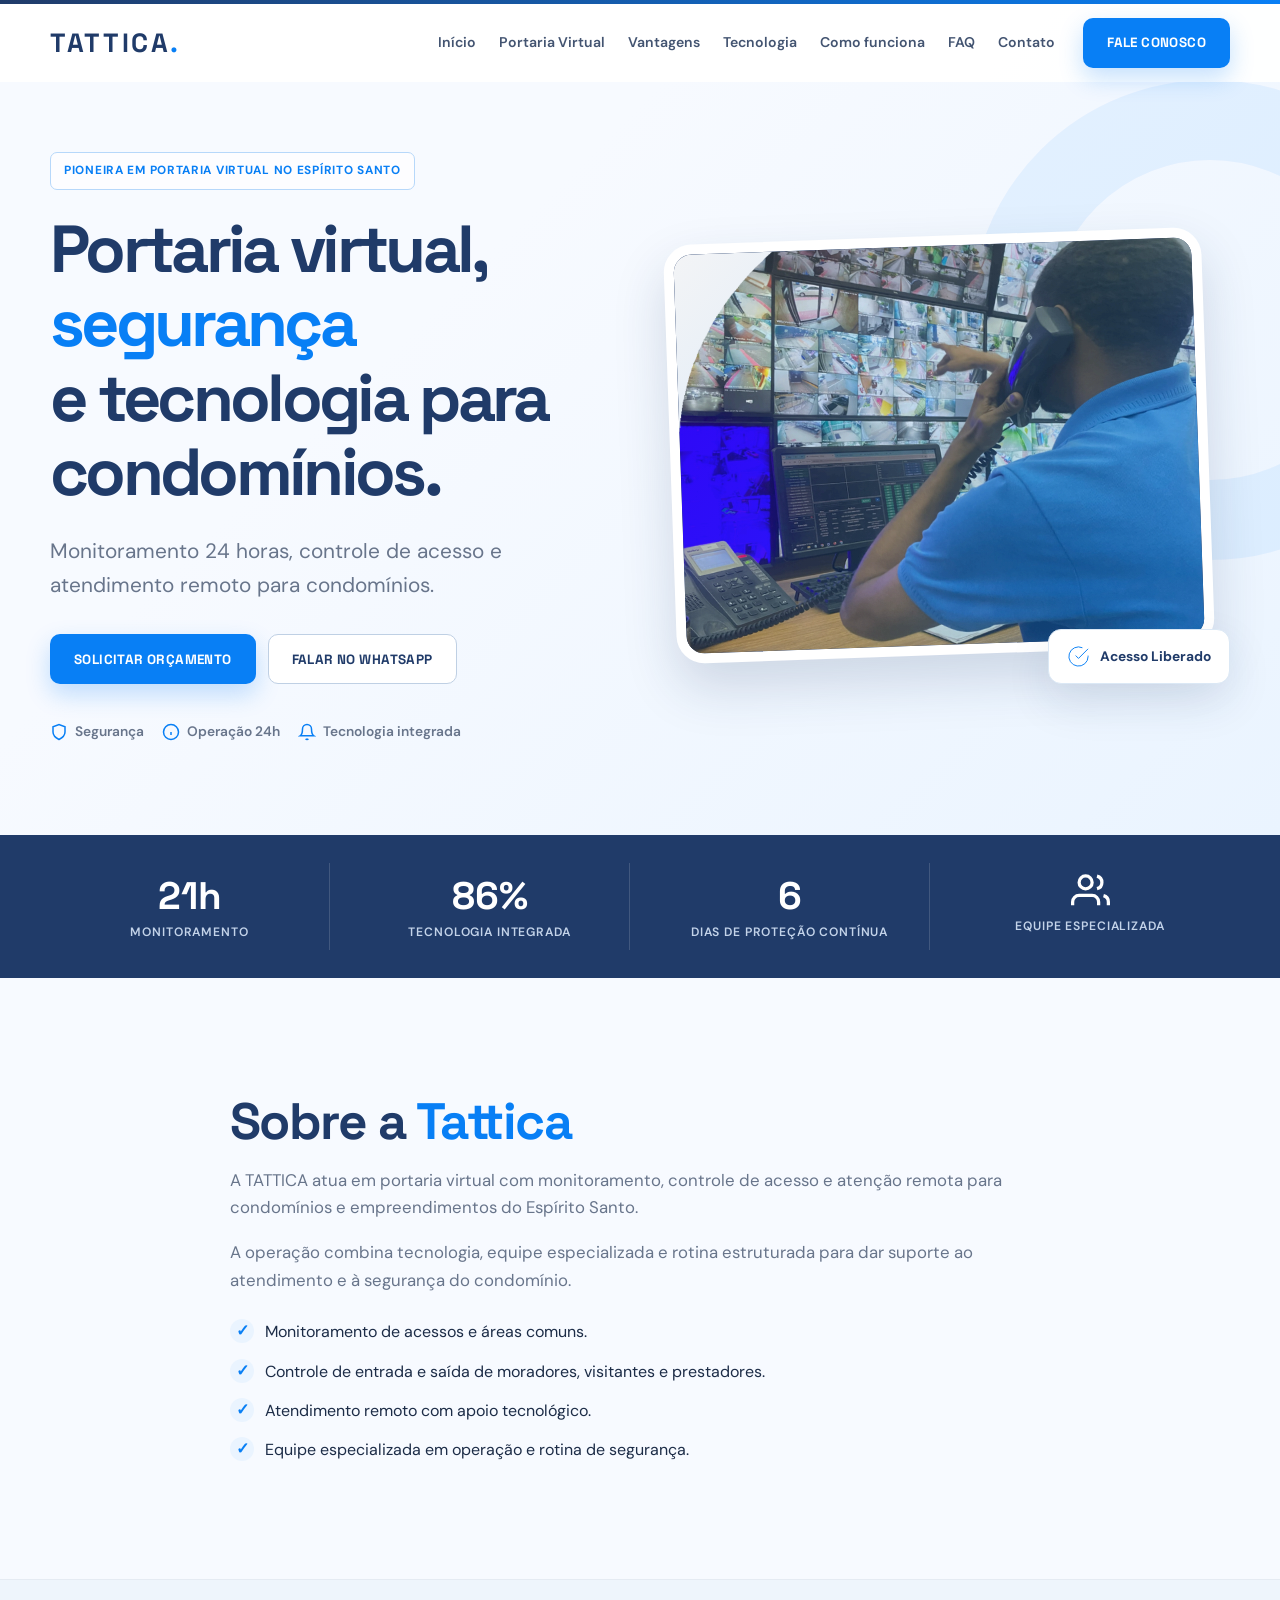
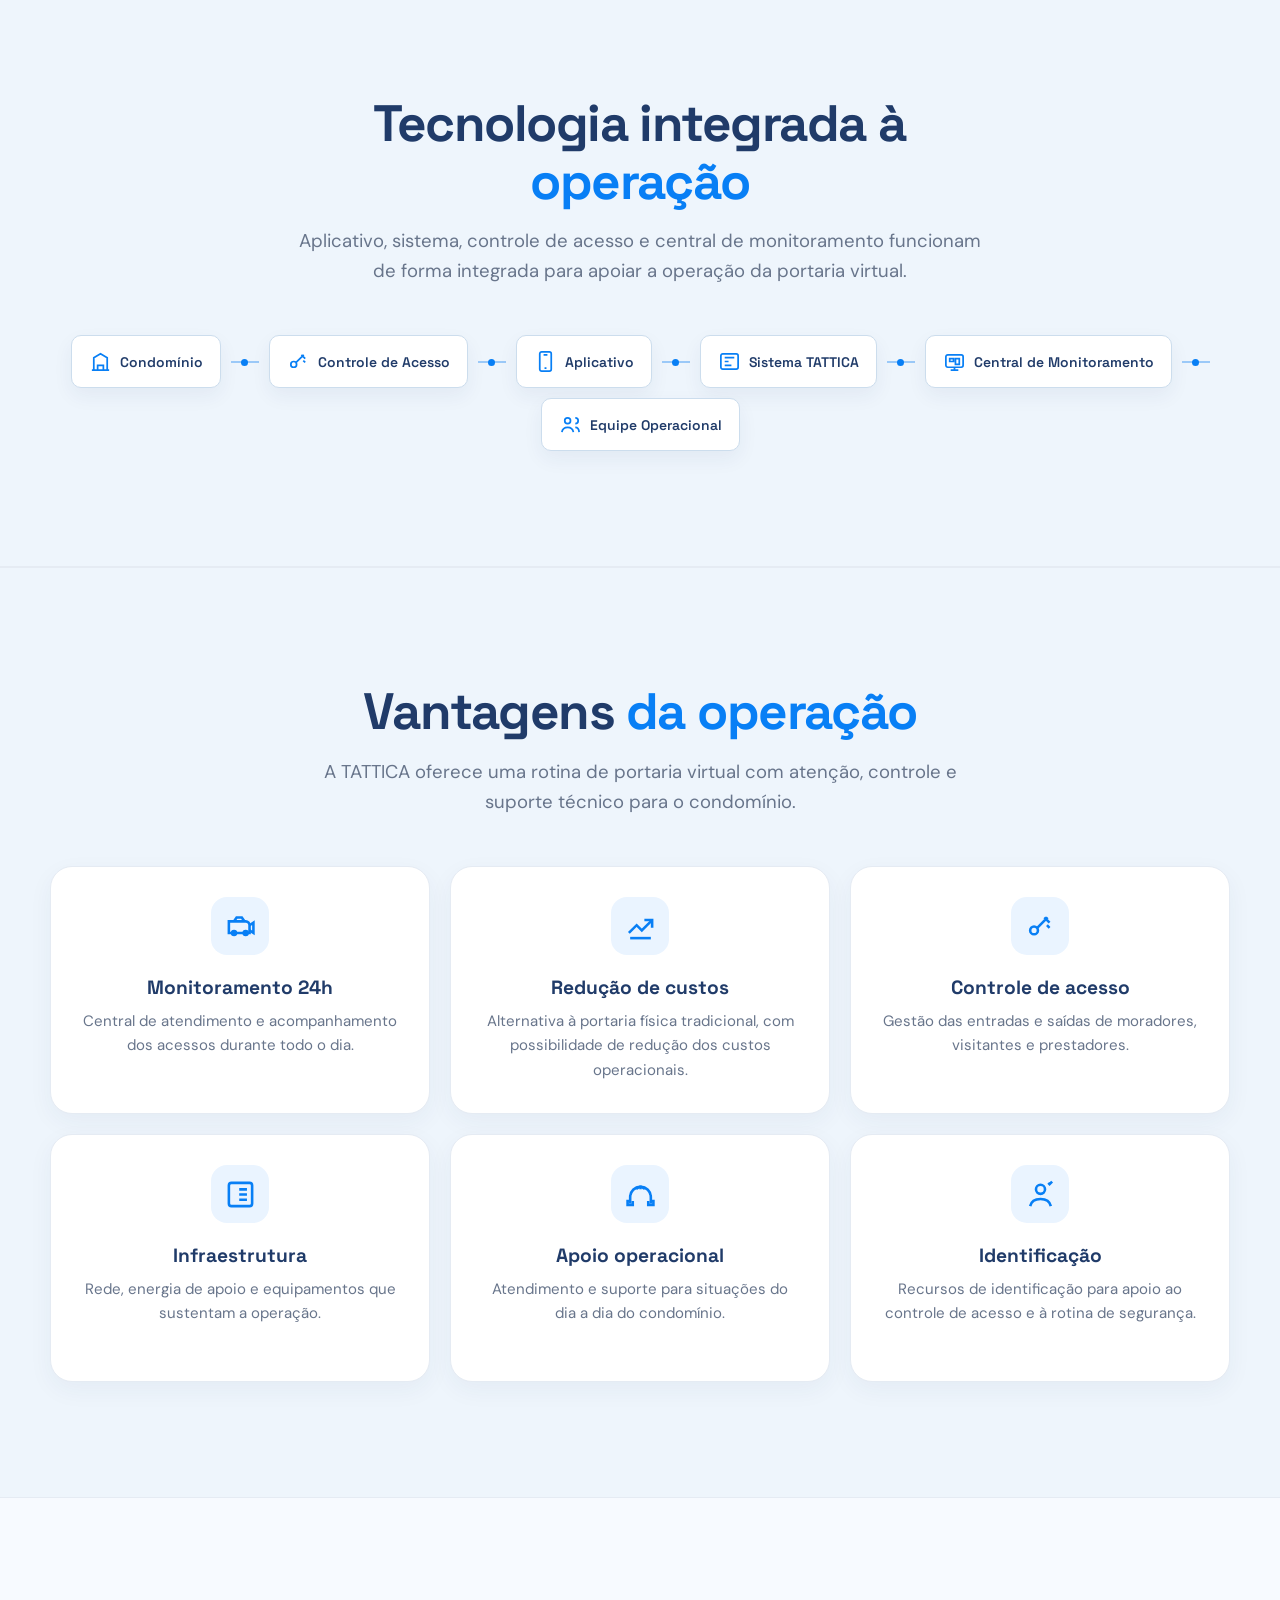
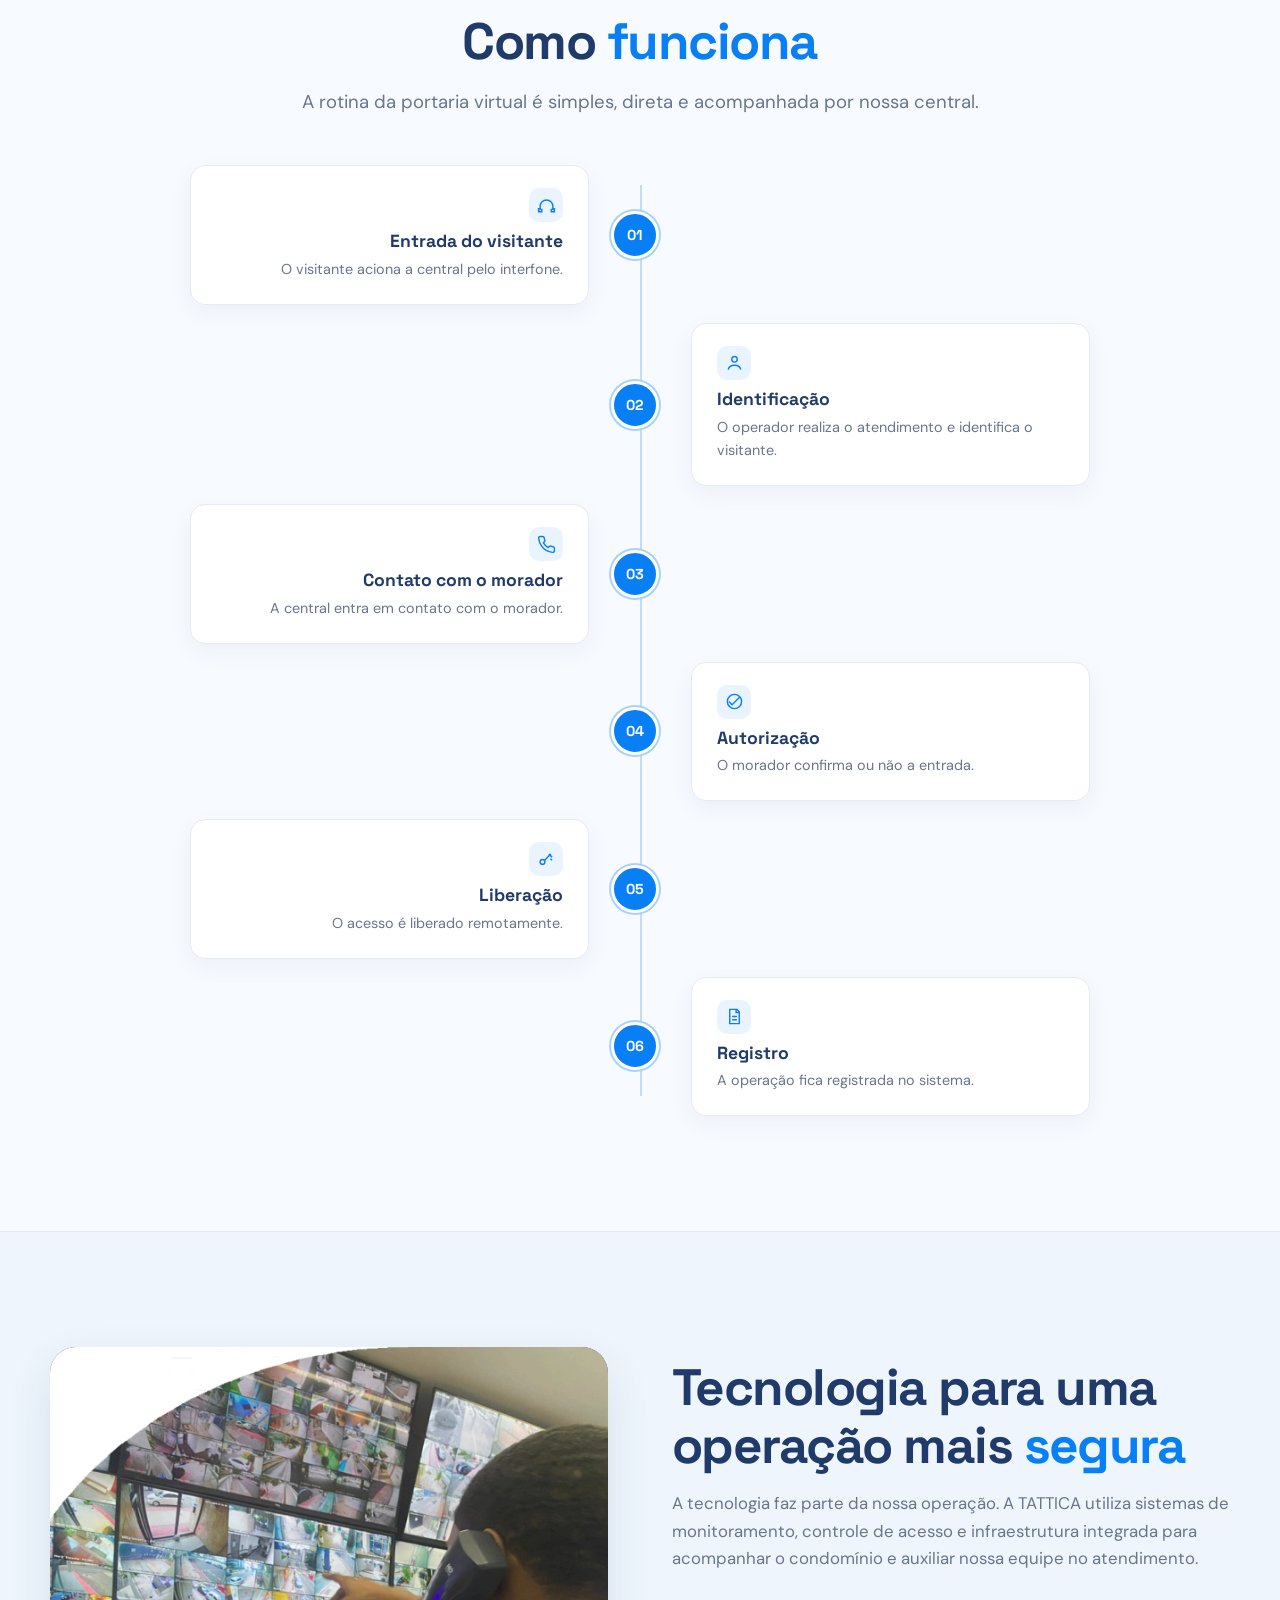
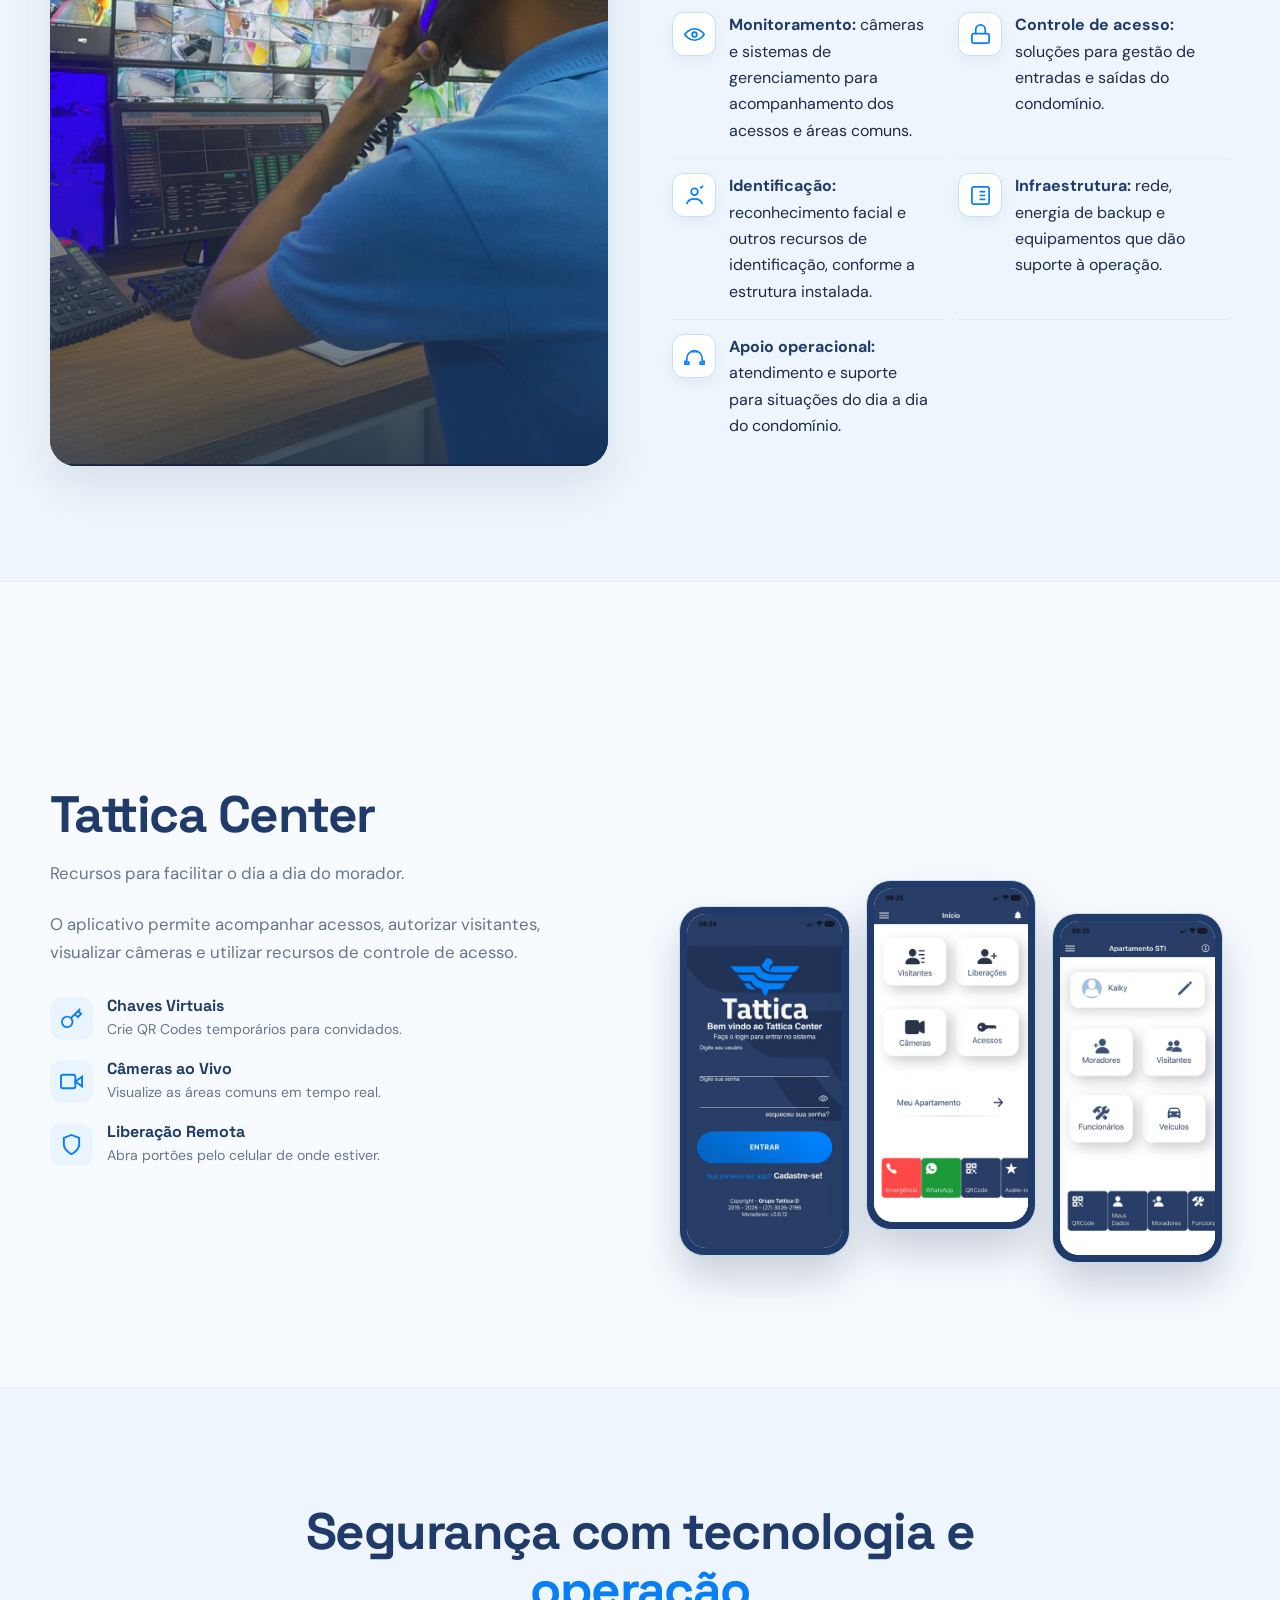
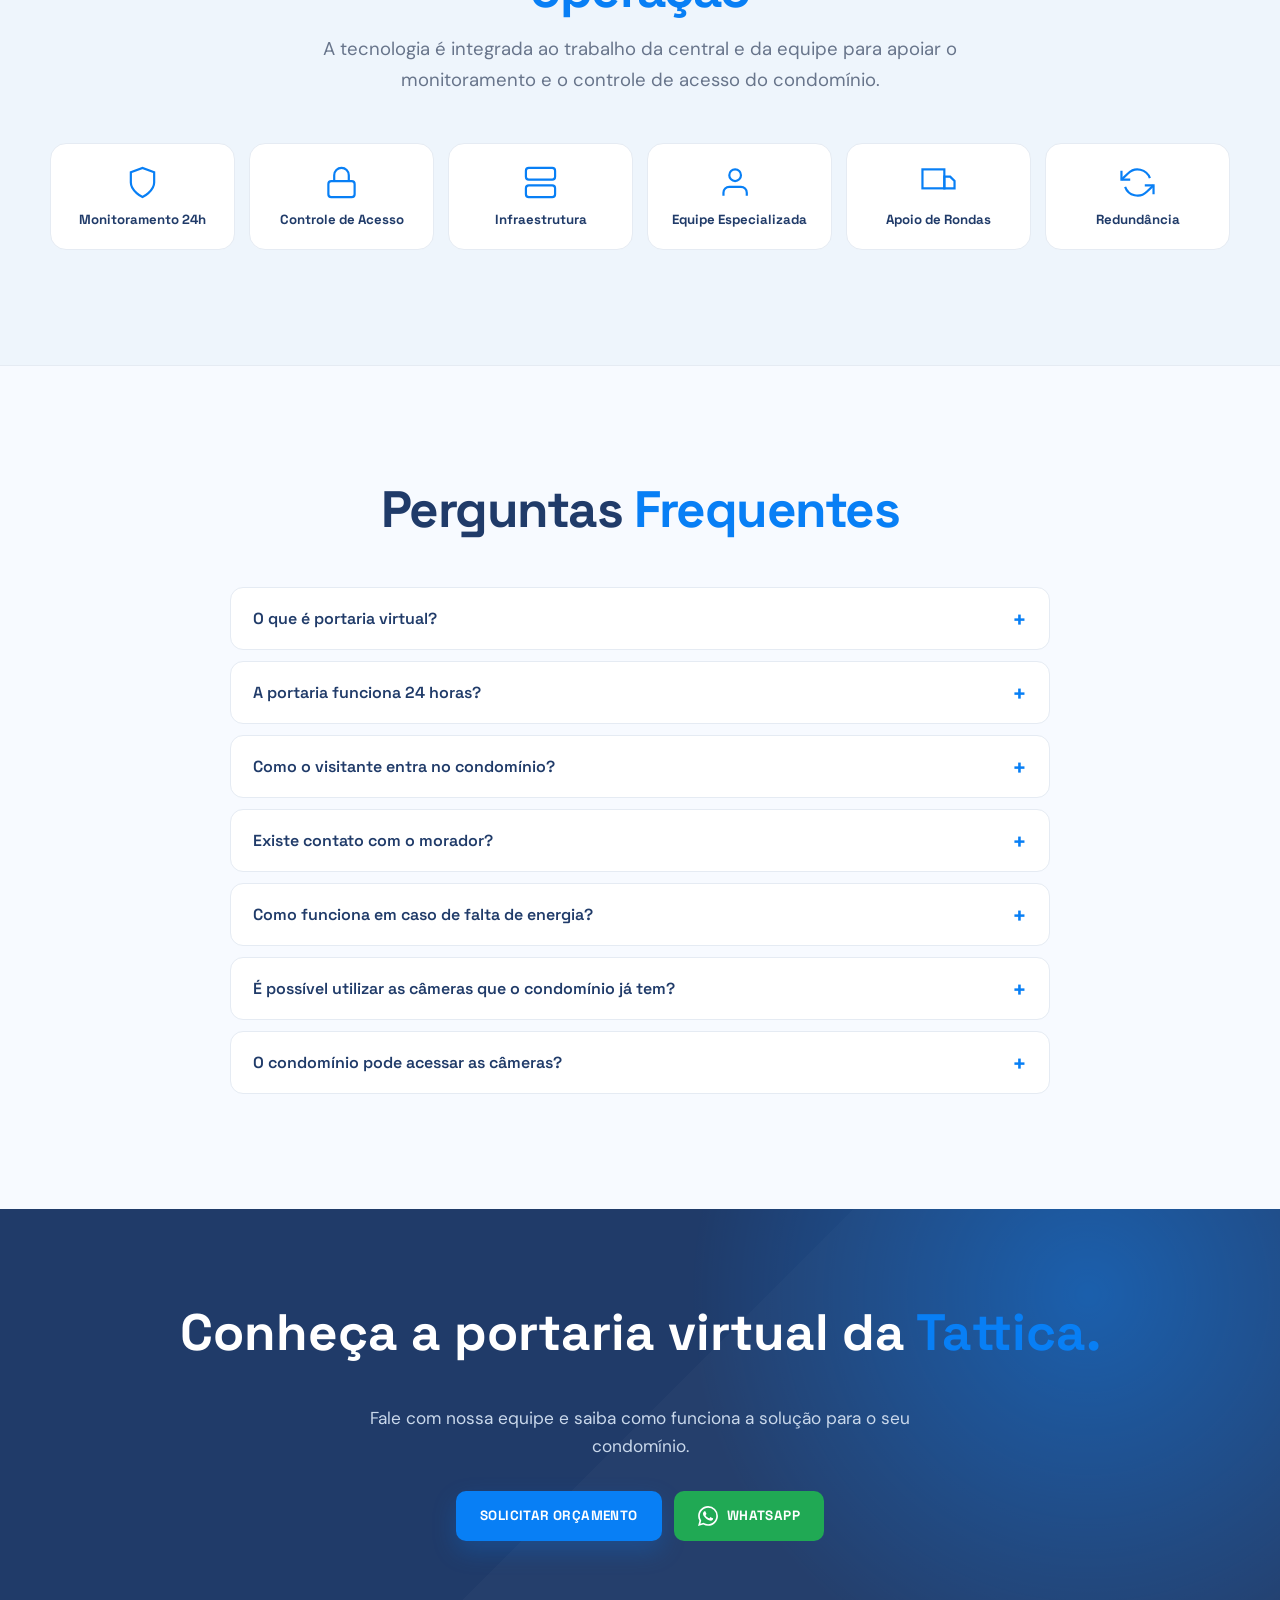
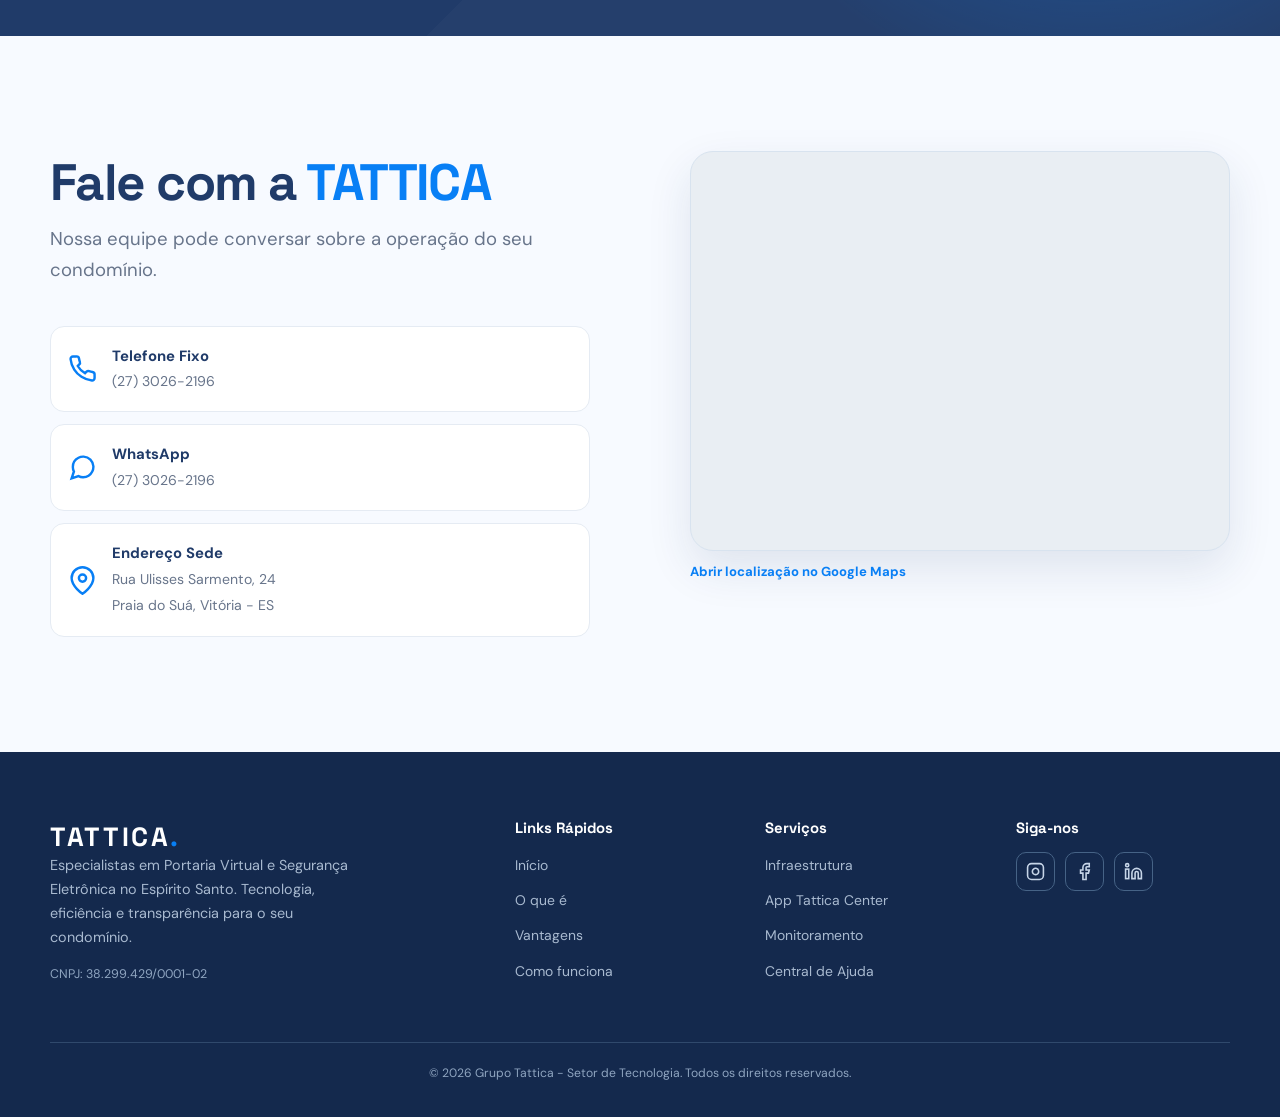
==== Index.html @ 064eb9a1 "Tree comiit" ====
<!DOCTYPE html>
<html lang="pt-BR">
<head>
    <meta charset="UTF-8">
    <meta name="viewport" content="width=device-width, initial-scale=1.0">
    <meta name="description" content="TATTICA - Pioneira em Portaria Virtual no Espírito Santo, com monitoramento, controle de acesso e operação de segurança para condomínios.">
    <meta property="og:title" content="TATTICA | Pioneira em Portaria Virtual no Espírito Santo">
    <meta property="og:description" content="Portaria virtual, monitoramento e tecnologia para condomínios no Espírito Santo.">
    <meta property="og:type" content="website">
    <title>TATTICA | Pioneira em Portaria Virtual no Espírito Santo</title>
    
    <link rel="stylesheet" href="styles.css">
</head>
<body>

    <a class="skip-link" href="#inicio">Ir para o conteúdo principal</a>

    <!-- 1. HEADER -->
    <header class="header" id="header">
        <div class="container header__container">
            <a href="#" class="logo" aria-label="TATTICA Início">
                TATTICA<span>.</span>
            </a>
            
            <button type="button" class="menu-toggle" id="menu-toggle" aria-expanded="false" aria-controls="main-nav" aria-label="Abrir menu de navegação">
                <span class="hamburger"></span>
            </button>

            <nav class="main-nav" id="main-nav">
                <ul class="nav-list">
                    <li><a href="#inicio" class="nav-link">Início</a></li>
                    <li><a href="#o-que-e" class="nav-link">Portaria Virtual</a></li>
                    <li><a href="#vantagens" class="nav-link">Vantagens</a></li>
                    <li><a href="#tecnologia" class="nav-link">Tecnologia</a></li>
                    <li><a href="#como-funciona" class="nav-link">Como funciona</a></li>
                    <li><a href="#faq" class="nav-link">FAQ</a></li>
                    <li><a href="#contato" class="nav-link">Contato</a></li>
                </ul>
                <a href="https://wa.me/552730262196" class="btn btn--primary nav-cta" target="_blank" rel="noopener noreferrer">Fale Conosco</a>
            </nav>
        </div>
    </header>

    <main>
        <!-- 2. HERO -->
        <section id="inicio" class="hero">
            <div class="hero__bg-glow"></div>
            <div class="container hero__container">
                <div class="hero__content animate-on-scroll">
                    <span class="tag">Pioneira em Portaria Virtual no Espírito Santo</span>
                    <h1 class="hero__title">Portaria virtual,<br><span>segurança</span><br>e tecnologia para condomínios.</h1>
                    <p class="hero__description">
                        Monitoramento 24 horas, controle de acesso e atendimento remoto para condomínios.
                    </p>
                    <div class="hero__buttons">
                        <a href="#contato" class="btn btn--primary">Solicitar orçamento</a>
                        <a href="https://wa.me/552730262196" class="btn btn--outline" target="_blank" rel="noopener noreferrer">Falar no WhatsApp</a>
                    </div>
                    
                    <div class="hero__trust">
                        <span class="trust-badge"><svg viewBox="0 0 24 24" fill="none" stroke="currentColor" stroke-width="2"><path d="M12 22s8-4 8-10V5l-8-3-8 3v7c0 6 8 10 8 10z"/></svg> Segurança</span>
                        <span class="trust-badge"><svg viewBox="0 0 24 24" fill="none" stroke="currentColor" stroke-width="2"><circle cx="12" cy="12" r="10"/><path d="M12 16v-4"/><path d="M12 8h.01"/></svg> Operação 24h</span>
                        <span class="trust-badge"><svg viewBox="0 0 24 24" fill="none" stroke="currentColor" stroke-width="2"><path d="M18 8A6 6 0 0 0 6 8c0 7-3 9-3 9h18s-3-2-3-9"/><path d="M13.73 21a2 2 0 0 1-3.46 0"/></svg> Tecnologia integrada</span>
                    </div>
                </div>
                <!-- 2.1 VISUAL DA CENTRAL OPERACIONAL -->
                <div class="hero__visual animate-on-scroll">
                    <div class="visual-composition">
                        <div class="visual-element visual-element--main photo-frame">
                            <img src="images/central-operacao.jpg" alt="Central operacional TATTICA" class="hero-photo" />
                        </div>
                        <div class="visual-element visual-element--float visual-element--float-1">
                            <svg width="24" height="24" viewBox="0 0 24 24" fill="none" stroke="var(--primary)"><path d="M22 11.08V12a10 10 0 1 1-5.93-9.14"/><polyline points="22 4 12 14.01 9 11.01"/></svg>
                            <span>Acesso Liberado</span>
                        </div>
                    </div>
                </div>
            </div>
        </section>

        <!-- 3. NÚMEROS / RESULTADOS -->
        <section class="stats">
            <div class="container stats__container">
                <div class="stat-item animate-on-scroll">
                    <span class="stat-value"><span class="counter" data-target="24">0</span>h</span>
                    <span class="stat-label">Monitoramento</span>
                </div>
                <div class="stat-item animate-on-scroll" style="transition-delay: 0.1s">
                    <span class="stat-value"><span class="counter" data-target="100">0</span>%</span>
                    <span class="stat-label">Tecnologia Integrada</span>
                </div>
                <div class="stat-item animate-on-scroll" style="transition-delay: 0.2s">
                    <span class="stat-value"><span class="counter" data-target="7">0</span></span>
                    <span class="stat-label">Dias de Proteção Contínua</span>
                </div>
                <div class="stat-item animate-on-scroll" style="transition-delay: 0.3s">
                    <span class="stat-value icon-value"><svg viewBox="0 0 24 24" fill="none" stroke="currentColor" stroke-width="2"><path d="M17 21v-2a4 4 0 0 0-4-4H5a4 4 0 0 0-4 4v2"/><circle cx="9" cy="7" r="4"/><path d="M23 21v-2a4 4 0 0 0-3-3.87"/><path d="M16 3.13a4 4 0 0 1 0 7.75"/></svg></span>
                    <span class="stat-label">Equipe Especializada</span>
                </div>
            </div>
        </section>

        <!-- 4. O QUE É PORTARIA VIRTUAL -->
        <section id="o-que-e" class="about section-padding">
            <div class="container about__container">
                <div class="about__content animate-on-scroll">
                    <h2 class="section-title">Sobre a <span>Tattica</span></h2>
                    <p>A TATTICA atua em portaria virtual com monitoramento, controle de acesso e atenção remota para condomínios e empreendimentos do Espírito Santo.</p>
                    <p>A operação combina tecnologia, equipe especializada e rotina estruturada para dar suporte ao atendimento e à segurança do condomínio.</p>
                    <ul class="check-list">
                        <li>Monitoramento de acessos e áreas comuns.</li>
                        <li>Controle de entrada e saída de moradores, visitantes e prestadores.</li>
                        <li>Atendimento remoto com apoio tecnológico.</li>
                        <li>Equipe especializada em operação e rotina de segurança.</li>
                    </ul>
                </div>
            </div>
        </section>

        <section id="ecossistema" class="ecosystem section-padding bg-alt">
            <div class="container">
                <header class="section-header animate-on-scroll">
                    <h2 class="section-title">Tecnologia integrada à <span>operação</span></h2>
                    <p class="section-subtitle">Aplicativo, sistema, controle de acesso e central de monitoramento funcionam de forma integrada para apoiar a operação da portaria virtual.</p>
                </header>

                <div class="ecosystem__flow animate-on-scroll">
                    <div class="ecosystem__step"><svg viewBox="0 0 24 24" fill="none" stroke="currentColor" stroke-width="1.8"><path d="M3 21h18M5 21V8l7-4 7 4v13M9 21v-5h6v5M8 10h.01M12 10h.01M16 10h.01"/></svg><span>Condomínio</span></div>
                    <div class="ecosystem__connector"><span></span></div>
                    <div class="ecosystem__step"><svg viewBox="0 0 24 24" fill="none" stroke="currentColor" stroke-width="1.8"><circle cx="7" cy="15" r="3"/><path d="m9.5 13 8-8M15 5l4 4M17 11l2 2"/></svg><span>Controle de Acesso</span></div>
                    <div class="ecosystem__connector"><span></span></div>
                    <div class="ecosystem__step"><svg viewBox="0 0 24 24" fill="none" stroke="currentColor" stroke-width="1.8"><rect x="6" y="2" width="12" height="20" rx="2"/><path d="M10 5h4M11 19h2"/></svg><span>Aplicativo</span></div>
                    <div class="ecosystem__connector"><span></span></div>
                    <div class="ecosystem__step"><svg viewBox="0 0 24 24" fill="none" stroke="currentColor" stroke-width="1.8"><rect x="3" y="4" width="18" height="16" rx="2"/><path d="M7 8h10M7 12h4M7 16h7"/></svg><span>Sistema TATTICA</span></div>
                    <div class="ecosystem__connector"><span></span></div>
                    <div class="ecosystem__step"><svg viewBox="0 0 24 24" fill="none" stroke="currentColor" stroke-width="1.8"><rect x="3" y="5" width="18" height="13" rx="2"/><path d="M8 21h8M12 18v3M7 9h4v3H7zM13 9h4v6h-4z"/></svg><span>Central de Monitoramento</span></div>
                    <div class="ecosystem__connector"><span></span></div>
                    <div class="ecosystem__step"><svg viewBox="0 0 24 24" fill="none" stroke="currentColor" stroke-width="1.8"><circle cx="9" cy="8" r="3"/><path d="M3 20c.6-3.5 2.5-5 6-5s5.4 1.5 6 5M17 11a3 3 0 0 0 0-6M17 15c2.5 0 3.8 1.4 4 5"/></svg><span>Equipe Operacional</span></div>
                </div>
            </div>
        </section>

        <!-- 5. VANTAGENS -->
        <section id="vantagens" class="features section-padding bg-alt">
            <div class="container">
                <header class="section-header animate-on-scroll">
                    <h2 class="section-title">Vantagens <span>da operação</span></h2>
                    <p class="section-subtitle">A TATTICA oferece uma rotina de portaria virtual com atenção, controle e suporte técnico para o condomínio.</p>
                </header>
                
                <div class="features__grid">
                    <div class="card animate-on-scroll">
                        <div class="card__icon"><svg viewBox="0 0 24 24" fill="none" stroke="var(--primary)" stroke-width="2"><path d="M3 8h13a3 3 0 0 1 3 3v6H3z"/><path d="m19 11 3-2v8l-3-2M7 8l2-3h4l2 3"/><circle cx="7" cy="17" r="1.5"/><circle cx="16" cy="17" r="1.5"/></svg></div>
                        <h3 class="card__title">Monitoramento 24h</h3>
                        <p class="card__desc">Central de atendimento e acompanhamento dos acessos durante todo o dia.</p>
                    </div>
                    <div class="card animate-on-scroll" style="transition-delay: 0.1s">
                        <div class="card__icon"><svg viewBox="0 0 24 24" fill="none" stroke="var(--primary)" stroke-width="2"><path d="m3 17 6-6 4 4 8-8"/><path d="M15 7h6v6"/><path d="M4 21h16"/></svg></div>
                        <h3 class="card__title">Redução de custos</h3>
                        <p class="card__desc">Alternativa à portaria física tradicional, com possibilidade de redução dos custos operacionais.</p>
                    </div>
                    <div class="card animate-on-scroll" style="transition-delay: 0.2s">
                        <div class="card__icon"><svg viewBox="0 0 24 24" fill="none" stroke="var(--primary)" stroke-width="2"><circle cx="7" cy="15" r="3"/><path d="m9.5 13 8-8M15 5l4 4M17 11l2 2"/></svg></div>
                        <h3 class="card__title">Controle de acesso</h3>
                        <p class="card__desc">Gestão das entradas e saídas de moradores, visitantes e prestadores.</p>
                    </div>
                    <div class="card animate-on-scroll">
                        <div class="card__icon"><svg viewBox="0 0 24 24" fill="none" stroke="var(--primary)" stroke-width="2"><rect x="3" y="3" width="18" height="18" rx="2"/><path d="M7 8h.01M7 12h.01M7 16h.01M11 8h6M11 12h6M11 16h6"/></svg></div>
                        <h3 class="card__title">Infraestrutura</h3>
                        <p class="card__desc">Rede, energia de apoio e equipamentos que sustentam a operação.</p>
                    </div>
                    <div class="card animate-on-scroll" style="transition-delay: 0.1s">
                        <div class="card__icon"><svg viewBox="0 0 24 24" fill="none" stroke="var(--primary)" stroke-width="2"><path d="M4 19v-5a8 8 0 0 1 16 0v5"/><path d="M4 17H2v3h4v-3M20 17h2v3h-4v-3"/><path d="M12 5v3M9 6l1 2M15 6l-1 2"/></svg></div>
                        <h3 class="card__title">Apoio operacional</h3>
                        <p class="card__desc">Atendimento e suporte para situações do dia a dia do condomínio.</p>
                    </div>
                    <div class="card animate-on-scroll" style="transition-delay: 0.2s">
                        <div class="card__icon"><svg viewBox="0 0 24 24" fill="none" stroke="var(--primary)" stroke-width="2"><circle cx="12" cy="8" r="3.5"/><path d="M4 21c.8-3.6 3.3-5.5 8-5.5s7.2 1.9 8 5.5"/><path d="m18 3 1 1 2-2"/></svg></div>
                        <h3 class="card__title">Identificação</h3>
                        <p class="card__desc">Recursos de identificação para apoio ao controle de acesso e à rotina de segurança.</p>
                    </div>
                </div>
            </div>
        </section>

        <!-- 6. COMO FUNCIONA -->
        <section id="como-funciona" class="how-it-works section-padding">
            <div class="container">
                <header class="section-header animate-on-scroll">
                    <h2 class="section-title">Como <span>funciona</span></h2>
                    <p class="section-subtitle">A rotina da portaria virtual é simples, direta e acompanhada por nossa central.</p>
                </header>

                <div class="timeline">
                    <div class="timeline__item animate-on-scroll">
                        <div class="timeline__number">01</div>
                        <div class="timeline__content">
                            <span class="timeline__icon"><svg viewBox="0 0 24 24" fill="none" stroke="currentColor" stroke-width="1.8"><path d="M4 18v-5a8 8 0 0 1 16 0v5"/><path d="M4 16H2v4h4v-4M20 16h2v4h-4v-4"/></svg></span>
                            <h3>Entrada do visitante</h3>
                            <p>O visitante aciona a central pelo interfone.</p>
                        </div>
                    </div>
                    <div class="timeline__item animate-on-scroll">
                        <div class="timeline__number">02</div>
                        <div class="timeline__content">
                            <span class="timeline__icon"><svg viewBox="0 0 24 24" fill="none" stroke="currentColor" stroke-width="1.8"><circle cx="12" cy="8" r="3.5"/><path d="M4 21c.8-3.6 3.3-5.5 8-5.5s7.2 1.9 8 5.5"/></svg></span>
                            <h3>Identificação</h3>
                            <p>O operador realiza o atendimento e identifica o visitante.</p>
                        </div>
                    </div>
                    <div class="timeline__item animate-on-scroll">
                        <div class="timeline__number">03</div>
                        <div class="timeline__content">
                            <span class="timeline__icon"><svg viewBox="0 0 24 24" fill="none" stroke="currentColor" stroke-width="1.8"><path d="M22 16.9v3a2 2 0 0 1-2.2 2A19.8 19.8 0 0 1 11.2 19a19.5 19.5 0 0 1-6-6A19.8 19.8 0 0 1 2.1 4.2 2 2 0 0 1 4.1 2h3a2 2 0 0 1 2 1.7c.1 1 .3 1.9.7 2.8a2 2 0 0 1-.5 2.1L8.1 9.9a16 16 0 0 0 6 6l1.3-1.3a2 2 0 0 1 2.1-.5c.9.4 1.8.6 2.8.7a2 2 0 0 1 1.7 2.1Z"/></svg></span>
                            <h3>Contato com o morador</h3>
                            <p>A central entra em contato com o morador.</p>
                        </div>
                    </div>
                    <div class="timeline__item animate-on-scroll">
                        <div class="timeline__number">04</div>
                        <div class="timeline__content">
                            <span class="timeline__icon"><svg viewBox="0 0 24 24" fill="none" stroke="currentColor" stroke-width="1.8"><path d="m5 12 4 4L19 6"/><circle cx="12" cy="12" r="9"/></svg></span>
                            <h3>Autorização</h3>
                            <p>O morador confirma ou não a entrada.</p>
                        </div>
                    </div>
                    <div class="timeline__item animate-on-scroll">
                        <div class="timeline__number">05</div>
                        <div class="timeline__content">
                            <span class="timeline__icon"><svg viewBox="0 0 24 24" fill="none" stroke="currentColor" stroke-width="1.8"><circle cx="7" cy="15" r="3"/><path d="m9.5 13 8-8M15 5l4 4M17 11l2 2"/></svg></span>
                            <h3>Liberação</h3>
                            <p>O acesso é liberado remotamente.</p>
                        </div>
                    </div>
                    <div class="timeline__item animate-on-scroll">
                        <div class="timeline__number">06</div>
                        <div class="timeline__content">
                            <span class="timeline__icon"><svg viewBox="0 0 24 24" fill="none" stroke="currentColor" stroke-width="1.8"><path d="M6 3h9l3 3v15H6z"/><path d="M14 3v4h4M9 12h6M9 16h6"/></svg></span>
                            <h3>Registro</h3>
                            <p>A operação fica registrada no sistema.</p>
                        </div>
                    </div>
                </div>
            </div>
        </section>

        <!-- 7. TECNOLOGIA E INFRAESTRUTURA -->
        <section id="tecnologia" class="technology section-padding bg-alt">
            <div class="container technology__container">
                <div class="technology__visual animate-on-scroll">
                    <div class="image-placeholder tech-box tech-photo-panel">
                        <img src="images/central-operacao.jpg" alt="Operador acompanhando câmeras na central operacional TATTICA" class="section-photo" />
                    </div>
                </div>
                <div class="technology__content animate-on-scroll">
                    <h2 class="section-title">Tecnologia para uma operação mais <span>segura</span></h2>
                    <p>A tecnologia faz parte da nossa operação. A TATTICA utiliza sistemas de monitoramento, controle de acesso e infraestrutura integrada para acompanhar o condomínio e auxiliar nossa equipe no atendimento.</p>
                    
                    <ul class="check-list">
                        <li><span class="technology__icon"><svg viewBox="0 0 24 24" fill="none" stroke="currentColor" stroke-width="1.8"><path d="M2 12s3.5-6 10-6 10 6 10 6-3.5 6-10 6S2 12 2 12Z"/><circle cx="12" cy="12" r="2.5"/></svg></span><span><strong>Monitoramento:</strong> câmeras e sistemas de gerenciamento para acompanhamento dos acessos e áreas comuns.</span></li>
                        <li><span class="technology__icon"><svg viewBox="0 0 24 24" fill="none" stroke="currentColor" stroke-width="1.8"><rect x="3" y="11" width="18" height="10" rx="2"/><path d="M7 11V7a5 5 0 0 1 10 0v4"/></svg></span><span><strong>Controle de acesso:</strong> soluções para gestão de entradas e saídas do condomínio.</span></li>
                        <li><span class="technology__icon"><svg viewBox="0 0 24 24" fill="none" stroke="currentColor" stroke-width="1.8"><circle cx="12" cy="8" r="3.5"/><path d="M4 21c.8-3.6 3.3-5.5 8-5.5s7.2 1.9 8 5.5"/><path d="m18 3 1 1 2-2"/></svg></span><span><strong>Identificação:</strong> reconhecimento facial e outros recursos de identificação, conforme a estrutura instalada.</span></li>
                        <li><span class="technology__icon"><svg viewBox="0 0 24 24" fill="none" stroke="currentColor" stroke-width="1.8"><rect x="3" y="3" width="18" height="18" rx="2"/><path d="M7 8h.01M7 12h.01M7 16h.01M11 8h6M11 12h6M11 16h6"/></svg></span><span><strong>Infraestrutura:</strong> rede, energia de backup e equipamentos que dão suporte à operação.</span></li>
                        <li><span class="technology__icon"><svg viewBox="0 0 24 24" fill="none" stroke="currentColor" stroke-width="1.8"><path d="M4 19v-5a8 8 0 0 1 16 0v5"/><path d="M4 17H2v3h4v-3M20 17h2v3h-4v-3"/><path d="M12 5v3M9 6l1 2M15 6l-1 2"/></svg></span><span><strong>Apoio operacional:</strong> atendimento e suporte para situações do dia a dia do condomínio.</span></li>
                    </ul>
                </div>
            </div>
        </section>

        <!-- 8. APLICATIVO -->
        <section id="aplicativo" class="app section-padding">
            <div class="container app__container">
                <div class="app__content animate-on-scroll">
                    <h2 class="section-title">Tattica Center</h2>
                    <p class="section-subtitle" style="text-align: left; margin-bottom: 24px;">Recursos para facilitar o dia a dia do morador.</p>
                    <p>O aplicativo permite acompanhar acessos, autorizar visitantes, visualizar câmeras e utilizar recursos de controle de acesso.</p>
                    
                    <div class="app__features">
                        <div class="app__feature">
                            <div class="app__feature-icon"><svg viewBox="0 0 24 24" fill="none" stroke="var(--primary)" stroke-width="2"><path d="M21 2l-2 2m-7.61 7.61a5.5 5.5 0 1 1-7.778 7.778 5.5 5.5 0 0 1 7.777-7.777zm0 0L15.5 7.5m0 0l3 3L22 7l-3-3m-3.5 3.5L19 4"/></svg></div>
                            <div>
                                <h4>Chaves Virtuais</h4>
                                <p>Crie QR Codes temporários para convidados.</p>
                            </div>
                        </div>
                        <div class="app__feature">
                            <div class="app__feature-icon"><svg viewBox="0 0 24 24" fill="none" stroke="var(--primary)" stroke-width="2"><polygon points="23 7 16 12 23 17 23 7"/><rect x="1" y="5" width="15" height="14" rx="2" ry="2"/></svg></div>
                            <div>
                                <h4>Câmeras ao Vivo</h4>
                                <p>Visualize as áreas comuns em tempo real.</p>
                            </div>
                        </div>
                        <div class="app__feature">
                            <div class="app__feature-icon"><svg viewBox="0 0 24 24" fill="none" stroke="var(--primary)" stroke-width="2"><path d="M12 22s8-4 8-10V5l-8-3-8 3v7c0 6 8 10 8 10z"/></svg></div>
                            <div>
                                <h4>Liberação Remota</h4>
                                <p>Abra portões pelo celular de onde estiver.</p>
                            </div>
                        </div>
                    </div>
                </div>
                
                <div class="app__visual animate-on-scroll">
                    <div class="app-showcase">
                        <div class="app-screen-gallery" aria-label="Telas do aplicativo Tattica Center">
                            <figure class="app-screen-card app-screen-card--login">
                                <div class="app-screen-frame"><img src="images/Celular3.jpeg" alt="Tela de login do Tattica Center" /></div>
                            </figure>
                            <figure class="app-screen-card app-screen-card--home">
                                <div class="app-screen-frame"><img src="images/Celular2.jpeg" alt="Tela inicial do Tattica Center" /></div>
                            </figure>
                            <figure class="app-screen-card app-screen-card--apartment">
                                <div class="app-screen-frame"><img src="images/Celular1.jpeg" alt="Tela Apartamento STI do Tattica Center" /></div>
                            </figure>
                        </div>
                    </div>
                </div>
            </div>
        </section>

        <!-- 9. SEGURANÇA -->
        <section id="seguranca" class="security section-padding bg-alt">
            <div class="container">
                <header class="section-header animate-on-scroll">
                    <h2 class="section-title">Segurança com tecnologia e <span>operação</span></h2>
                    <p class="section-subtitle">A tecnologia é integrada ao trabalho da central e da equipe para apoiar o monitoramento e o controle de acesso do condomínio.</p>
                </header>
                
                <div class="security__grid">
                    <div class="sec-item animate-on-scroll">
                        <svg viewBox="0 0 24 24" fill="none" stroke="var(--primary)" stroke-width="1.5"><path d="M12 22s8-4 8-10V5l-8-3-8 3v7c0 6 8 10 8 10z"/></svg>
                        <h4>Monitoramento 24h</h4>
                    </div>
                    <div class="sec-item animate-on-scroll" style="transition-delay: 0.1s">
                        <svg viewBox="0 0 24 24" fill="none" stroke="var(--primary)" stroke-width="1.5"><rect x="3" y="11" width="18" height="11" rx="2" ry="2"/><path d="M7 11V7a5 5 0 0 1 10 0v4"/></svg>
                        <h4>Controle de Acesso</h4>
                    </div>
                    <div class="sec-item animate-on-scroll" style="transition-delay: 0.2s">
                        <svg viewBox="0 0 24 24" fill="none" stroke="var(--primary)" stroke-width="1.5"><rect x="2" y="2" width="20" height="8" rx="2" ry="2"/><rect x="2" y="14" width="20" height="8" rx="2" ry="2"/></svg>
                        <h4>Infraestrutura</h4>
                    </div>
                    <div class="sec-item animate-on-scroll" style="transition-delay: 0.3s">
                        <svg viewBox="0 0 24 24" fill="none" stroke="var(--primary)" stroke-width="1.5"><path d="M17 21v-2a4 4 0 0 0-4-4H5a4 4 0 0 0-4 4v2"/><circle cx="9" cy="7" r="4"/></svg>
                        <h4>Equipe Especializada</h4>
                    </div>
                    <div class="sec-item animate-on-scroll" style="transition-delay: 0.4s">
                        <svg viewBox="0 0 24 24" fill="none" stroke="var(--primary)" stroke-width="1.5"><rect x="1" y="3" width="15" height="13"/><polygon points="16 8 20 8 23 11 23 16 16 16 16 8"/></svg>
                        <h4>Apoio de Rondas</h4>
                    </div>
                    <div class="sec-item animate-on-scroll" style="transition-delay: 0.5s">
                        <svg viewBox="0 0 24 24" fill="none" stroke="var(--primary)" stroke-width="1.5"><polyline points="1 4 1 10 7 10"/><polyline points="23 20 23 14 17 14"/><path d="M20.49 9A9 9 0 0 0 5.64 5.64L1 10m22 4l-4.64 4.36A9 9 0 0 1 3.51 15"/></svg>
                        <h4>Redundância</h4>
                    </div>
                </div>
            </div>
        </section>

        <!-- 10. FAQ -->
        <section id="faq" class="faq section-padding">
            <div class="container faq__container">
                <header class="section-header animate-on-scroll">
                    <h2 class="section-title">Perguntas <span>Frequentes</span></h2>
                </header>

                <div class="faq__list animate-on-scroll">
                    <details class="faq__item" name="faq">
                        <summary>O que é portaria virtual?</summary>
                        <div class="faq__content">
                            <p>É a operação remota de acesso e monitoramento de um condomínio, com atendimento por uma central e apoio de sistemas de controle e comunicação.</p>
                        </div>
                    </details>
                    
                    <details class="faq__item" name="faq">
                        <summary>A portaria funciona 24 horas?</summary>
                        <div class="faq__content">
                            <p>Sim. A central acompanha os acessos e as ocorrências durante o dia todo.</p>
                        </div>
                    </details>
                    
                    <details class="faq__item" name="faq">
                        <summary>Como o visitante entra no condomínio?</summary>
                        <div class="faq__content">
                            <p>O visitante aciona a central pelo interfone e o operador realiza o atendimento e identifica a solicitação.</p>
                        </div>
                    </details>
                    
                    <details class="faq__item" name="faq">
                        <summary>Existe contato com o morador?</summary>
                        <div class="faq__content">
                            <p>Em geral, a central entra em contato com o morador ou responsável para confirmar a entrada.</p>
                        </div>
                    </details>

                    <details class="faq__item" name="faq">
                        <summary>Como funciona em caso de falta de energia?</summary>
                        <div class="faq__content">
                            <p>A infraestrutura da operação conta com suporte técnico e recursos de contingência para manter a rotina funcionando com o menor impacto possível.</p>
                        </div>
                    </details>

                    <details class="faq__item" name="faq">
                        <summary>É possível utilizar as câmeras que o condomínio já tem?</summary>
                        <div class="faq__content">
                            <p>Em muitos casos, sim. A infraestrutura existente pode ser avaliada para verificar a compatibilidade com a operação.</p>
                        </div>
                    </details>

                    <details class="faq__item" name="faq">
                        <summary>O condomínio pode acessar as câmeras?</summary>
                        <div class="faq__content">
                            <p>Sim. O acesso às câmeras e aos registros é parte do acompanhamento da operação e pode ser disponibilizado conforme a estrutura do condomínio.</p>
                        </div>
                    </details>
                </div>
            </div>
        </section>

        <!-- 11. CTA FINAL -->
        <section class="cta-final">
            <div class="cta-final__bg"></div>
            <div class="container cta-final__container animate-on-scroll">
                <h2>Conheça a portaria virtual da <span>Tattica.</span></h2>
                <p>Fale com nossa equipe e saiba como funciona a solução para o seu condomínio.</p>
                <div class="cta-final__buttons">
                    <a href="#contato" class="btn btn--primary">Solicitar orçamento</a>
                    <a href="https://wa.me/552730262196" class="btn btn--whatsapp" target="_blank" rel="noopener noreferrer">
                        <svg viewBox="0 0 24 24" width="20" height="20" fill="currentColor"><path d="M17.472 14.382c-.297-.149-1.758-.867-2.03-.967-.273-.099-.471-.148-.67.15-.197.297-.767.966-.94 1.164-.173.199-.347.223-.644.075-.297-.15-1.255-.463-2.39-1.475-.883-.788-1.48-1.761-1.653-2.059-.173-.297-.018-.458.13-.606.134-.133.298-.347.446-.52.149-.174.198-.298.298-.497.099-.198.05-.371-.025-.52-.075-.149-.669-1.612-.916-2.207-.242-.579-.487-.5-.669-.51a12.8 12.8 0 0 0-.57-.01c-.198 0-.52.074-.792.372-.272.297-1.04 1.016-1.04 2.479 0 1.462 1.065 2.875 1.213 3.074.149.198 2.096 3.2 5.077 4.487.709.306 1.262.489 1.694.625.712.227 1.36.195 1.871.118.571-.085 1.758-.719 2.006-1.413.248-.694.248-1.289.173-1.413-.074-.124-.272-.198-.57-.347m-5.421 7.403h-.004a9.87 9.87 0 0 1-5.031-1.378l-.361-.214-3.741.982.998-3.648-.235-.374a9.86 9.86 0 0 1-1.51-5.26c.001-5.45 4.436-9.884 9.888-9.884 2.64 0 5.122 1.03 6.988 2.898a9.825 9.825 0 0 1 2.893 6.994c-.003 5.45-4.437 9.884-9.885 9.884m8.413-18.297A11.815 11.815 0 0 0 12.05 0C5.495 0 .16 5.335.157 11.892c0 2.096.547 4.142 1.588 5.945L.057 24l6.305-1.654a11.882 11.882 0 0 0 5.683 1.448h.005c6.554 0 11.89-5.335 11.893-11.893a11.821 11.821 0 0 0-3.48-8.413z"/></svg>
                        WhatsApp
                    </a>
                </div>
            </div>
        </section>

        <!-- 12. CONTATO -->
        <section id="contato" class="contact section-padding">
            <div class="container contact__container animate-on-scroll">
                <div class="contact__info">
                    <h2 class="section-title" style="text-align: left;">Fale com a <span>TATTICA</span></h2>
                    <p class="section-subtitle" style="text-align: left; margin-bottom: 40px;">Nossa equipe pode conversar sobre a operação do seu condomínio.</p>
                    
                    <ul class="contact__list">
                        <li>
                            <svg viewBox="0 0 24 24" fill="none" stroke="var(--primary)" stroke-width="2"><path d="M22 16.92v3a2 2 0 0 1-2.18 2 19.79 19.79 0 0 1-8.63-3.07 19.5 19.5 0 0 1-6-6 19.79 19.79 0 0 1-3.07-8.67A2 2 0 0 1 4.11 2h3a2 2 0 0 1 2 1.72 12.84 12.84 0 0 0 .7 2.81 2 2 0 0 1-.45 2.11L8.09 9.91a16 16 0 0 0 6 6l1.27-1.27a2 2 0 0 1 2.11-.45 12.84 12.84 0 0 0 2.81.7A2 2 0 0 1 22 16.92z"/></svg>
                            <div>
                                <strong>Telefone Fixo</strong>
                                <span>(27) 3026-2196</span>
                            </div>
                        </li>
                        <li>
                            <svg viewBox="0 0 24 24" fill="none" stroke="var(--primary)" stroke-width="2"><path d="M21 11.5a8.38 8.38 0 0 1-.9 3.8 8.5 8.5 0 0 1-7.6 4.7 8.38 8.38 0 0 1-3.8-.9L3 21l1.9-5.7a8.38 8.38 0 0 1-.9-3.8 8.5 8.5 0 0 1 4.7-7.6 8.38 8.38 0 0 1 3.8-.9h.5a8.48 8.48 0 0 1 8 8v.5z"/></svg>
                            <div>
                                <strong>WhatsApp</strong>
                                <span>(27) 3026-2196</span>
                            </div>
                        </li>
                        <li>
                            <svg viewBox="0 0 24 24" fill="none" stroke="var(--primary)" stroke-width="2"><path d="M21 10c0 7-9 13-9 13s-9-6-9-13a9 9 0 0 1 18 0z"/><circle cx="12" cy="10" r="3"/></svg>
                            <div>
                                <strong>Endereço Sede</strong>
                                <span>Rua Ulisses Sarmento, 24<br>Praia do Suá, Vitória - ES</span>
                            </div>
                        </li>
                    </ul>
                </div>
                
                <div class="contact__map">
                    <div class="map-frame">
                        <iframe src="https://www.google.com/maps?q=Rua+Ulisses+Sarmento,+24,+Praia+do+Su%C3%A1,+Vit%C3%B3ria+-+ES&output=embed" title="Mapa da Sede Operacional TATTICA em Vitória, Espírito Santo" loading="lazy" referrerpolicy="no-referrer-when-downgrade"></iframe>
                    </div>
                    <a href="https://maps.app.goo.gl/Avk3cpEX6ggy2bdf8" target="_blank" rel="noopener noreferrer" class="map-link">Abrir localização no Google Maps</a>
                </div>
            </div>
        </section>
    </main>

    <!-- 13. FOOTER -->
    <footer class="footer">
        <div class="container">
            <div class="footer__grid">
                <div class="footer__brand">
                    <a href="#" class="logo">TATTICA<span>.</span></a>
                    <p class="footer__desc">Especialistas em Portaria Virtual e Segurança Eletrônica no Espírito Santo. Tecnologia, eficiência e transparência para o seu condomínio.</p>
                    <p class="footer__cnpj">CNPJ: 38.299.429/0001-02</p>
                </div>
                
                <div class="footer__links">
                    <h4 class="footer__title">Links Rápidos</h4>
                    <ul>
                        <li><a href="#inicio">Início</a></li>
                        <li><a href="#o-que-e">O que é</a></li>
                        <li><a href="#vantagens">Vantagens</a></li>
                        <li><a href="#como-funciona">Como funciona</a></li>
                    </ul>
                </div>
                
                <div class="footer__links">
                    <h4 class="footer__title">Serviços</h4>
                    <ul>
                        <li><a href="#tecnologia">Infraestrutura</a></li>
                        <li><a href="#aplicativo">App Tattica Center</a></li>
                        <li><a href="#seguranca">Monitoramento</a></li>
                        <li><a href="#faq">Central de Ajuda</a></li>
                    </ul>
                </div>
                
                <div class="footer__social">
                    <h4 class="footer__title">Siga-nos</h4>
                    <div class="social-icons">
                        <a href="#" aria-label="Instagram da Tattica">
                            <svg viewBox="0 0 24 24" fill="none" stroke="currentColor" stroke-width="2"><rect x="2" y="2" width="20" height="20" rx="5" ry="5"/><path d="M16 11.37A4 4 0 1 1 12.63 8 4 4 0 0 1 16 11.37z"/><line x1="17.5" y1="6.5" x2="17.51" y2="6.5"/></svg>
                        </a>
                        <a href="#" aria-label="Facebook da Tattica">
                            <svg viewBox="0 0 24 24" fill="none" stroke="currentColor" stroke-width="2"><path d="M18 2h-3a5 5 0 0 0-5 5v3H7v4h3v8h4v-8h3l1-4h-4V7a1 1 0 0 1 1-1h3z"/></svg>
                        </a>
                        <a href="#" aria-label="LinkedIn da Tattica">
                            <svg viewBox="0 0 24 24" fill="none" stroke="currentColor" stroke-width="2"><path d="M16 8a6 6 0 0 1 6 6v7h-4v-7a2 2 0 0 0-2-2 2 2 0 0 0-2 2v7h-4v-7a6 6 0 0 1 6-6z"/><rect x="2" y="9" width="4" height="12"/><circle cx="4" cy="4" r="2"/></svg>
                        </a>
                    </div>
                </div>
            </div>
            
            <div class="footer__bottom">
                <p>&copy; <span id="current-year"></span> Grupo Tattica - Setor de Tecnologia. Todos os direitos reservados.</p>
            </div>
        </div>
    </footer>

    <!-- Botão Voltar ao Topo -->
    <button id="back-to-top" class="back-to-top" aria-label="Voltar ao topo">
        <svg viewBox="0 0 24 24" fill="none" stroke="currentColor" stroke-width="2"><polyline points="18 15 12 9 6 15"/></svg>
    </button>

    <script src="script.js"></script>

</body>
</html>
---- styles.css ----
@import url('https://fonts.googleapis.com/css2?family=DM+Sans:wght@400;500;600;700&family=Space+Grotesk:wght@500;600;700&display=swap');

:root {
    --navy: #203b69; --navy-deep: #14294d; --blue: #087ff5; --primary: #087ff5; --blue-soft: #eaf4ff;
    --ink: #1c2c47; --muted: #68758b; --paper: #f7faff; --white: #fff;
    --line: #e5ebf3; --green: #20a954; --shadow: 0 18px 45px rgba(31,56,96,.11);
    --shadow-hover: 0 24px 52px rgba(31,56,96,.17); --radius: 22px;
    --font-heading: 'Space Grotesk', sans-serif; --font-body: 'DM Sans', sans-serif;
}
*,*::before,*::after{box-sizing:border-box} html{scroll-behavior:smooth;scroll-padding-top:88px}
body{margin:0;background:var(--paper);color:var(--ink);font:400 16px/1.65 var(--font-body);overflow-x:hidden}
body::before{content:'';position:fixed;inset:0 0 auto;height:4px;background:linear-gradient(90deg,var(--navy),var(--blue));z-index:1100}
h1,h2,h3,h4,p{margin-top:0} h1,h2,h3,h4{color:var(--navy);font-family:var(--font-heading);line-height:1.12}
a{color:inherit;text-decoration:none;transition:color .2s ease,transform .2s ease,background .2s ease,box-shadow .2s ease}ul{list-style:none;padding:0;margin:0}img,svg{display:block;max-width:100%}button,a{-webkit-tap-highlight-color:transparent}:focus-visible{outline:3px solid rgba(8,127,245,.45);outline-offset:4px}
.container{width:min(1180px,calc(100% - 40px));margin-inline:auto}.section-padding{padding:clamp(72px,9vw,124px) 0}.bg-alt{background:#eef5fc;border-block:1px solid var(--line)}
.about__container{display:block;max-width:820px}
.section-header{max-width:700px;margin:0 auto 48px;text-align:center}.section-title{margin-bottom:16px;font-size:clamp(2rem,4vw,3.25rem);letter-spacing:-.03em}.section-title span,.hero__title span,.cta-final span{color:var(--blue)}.section-subtitle{color:var(--muted);font-size:clamp(1rem,1.5vw,1.16rem)}
.btn{display:inline-flex;align-items:center;justify-content:center;gap:9px;min-height:50px;padding:13px 23px;border:1px solid transparent;border-radius:10px;cursor:pointer;font:700 .84rem var(--font-heading);letter-spacing:.03em;text-transform:uppercase}.btn--primary{color:var(--white);background:var(--blue);box-shadow:0 10px 24px rgba(8,127,245,.24)}.btn--primary:hover,.btn--primary:focus-visible{background:#066bd0;transform:translateY(-2px);box-shadow:0 14px 28px rgba(8,127,245,.3)}.btn--outline{color:var(--navy);border-color:#bfd0e4;background:var(--white)}.btn--outline:hover,.btn--outline:focus-visible{color:var(--blue);border-color:var(--blue);transform:translateY(-2px)}.btn--whatsapp{color:var(--white);background:var(--green)}.btn--whatsapp:hover,.btn--whatsapp:focus-visible{background:#178e45;transform:translateY(-2px)}
.skip-link{position:fixed;top:10px;left:16px;z-index:1200;padding:9px 14px;border-radius:8px;color:var(--white);background:var(--navy);transform:translateY(-160%)}.skip-link:focus{transform:translateY(0)}
.header{position:fixed;top:4px;left:0;width:100%;height:78px;z-index:1000;background:rgba(255,255,255,.92);border-bottom:1px solid transparent;transition:box-shadow .25s ease,border-color .25s ease}.header.scrolled{border-color:var(--line);box-shadow:0 8px 24px rgba(31,56,96,.08);backdrop-filter:blur(12px)}.header__container{display:flex;align-items:center;justify-content:space-between;height:100%}.logo{color:var(--navy);font:700 1.65rem var(--font-heading);letter-spacing:.1em}.logo span{color:var(--blue)}.main-nav{display:flex;align-items:center;gap:28px}.nav-list{display:flex;align-items:center;gap:23px}.nav-link{position:relative;color:#435471;font-size:.88rem;font-weight:600}.nav-link::after{content:'';position:absolute;left:0;right:100%;bottom:-8px;height:2px;background:var(--blue);transition:right .2s ease}.nav-link:hover,.nav-link:focus-visible{color:var(--blue)}.nav-link:hover::after,.nav-link:focus-visible::after{right:0}.menu-toggle{display:none;width:44px;height:44px;padding:10px;border:0;border-radius:10px;background:var(--blue-soft);cursor:pointer}.hamburger,.hamburger::before,.hamburger::after{display:block;width:24px;height:2px;background:var(--navy);transition:transform .2s ease,opacity .2s ease}.hamburger{position:relative}.hamburger::before,.hamburger::after{content:'';position:absolute;left:0}.hamburger::before{top:-7px}.hamburger::after{top:7px}.menu-toggle.active .hamburger{background:transparent}.menu-toggle.active .hamburger::before{transform:translateY(7px) rotate(45deg)}.menu-toggle.active .hamburger::after{transform:translateY(-7px) rotate(-45deg)}
.hero{position:relative;min-height:720px;padding:152px 0 92px;overflow:hidden;background:linear-gradient(135deg,#f7faff 35%,#eaf4ff 100%)}.hero::after{content:'';position:absolute;width:480px;height:480px;right:-170px;top:80px;border:80px solid rgba(8,127,245,.07);border-radius:50%;pointer-events:none}.hero__container{position:relative;display:grid;grid-template-columns:minmax(0,.92fr) minmax(380px,1.08fr);align-items:center;gap:clamp(40px,7vw,100px);z-index:1}.hero__content{max-width:600px}.tag{display:inline-flex;margin-bottom:22px;padding:8px 13px;border:1px solid #b7d8fa;border-radius:7px;color:var(--blue);background:rgba(255,255,255,.72);font-size:.74rem;font-weight:700;letter-spacing:.06em;text-transform:uppercase}.hero__title{margin-bottom:24px;font-size:clamp(2.6rem,5.2vw,4.75rem);letter-spacing:-.055em}.hero__description{max-width:530px;margin-bottom:32px;color:var(--muted);font-size:clamp(1.08rem,1.8vw,1.3rem)}.hero__buttons{display:flex;flex-wrap:wrap;gap:12px;margin-bottom:36px}.hero__trust{display:flex;flex-wrap:wrap;gap:18px}.trust-badge{display:inline-flex;align-items:center;gap:7px;color:var(--muted);font-size:.86rem;font-weight:600}.trust-badge svg{width:18px;height:18px;color:var(--blue)}.visual-composition{position:relative;width:min(100%,560px);aspect-ratio:1/.86;margin-left:auto}.visual-element--main{position:absolute;inset:6% 4% 7% 0;overflow:hidden;border:10px solid var(--white);border-radius:28px;background:var(--navy);box-shadow:var(--shadow-hover);transform:rotate(-2deg)}.hero-photo,.section-photo{width:100%;height:100%;object-fit:cover;object-position:58% 50%}.visual-element--main::after{content:'';position:absolute;inset:0;background:linear-gradient(135deg,rgba(20,41,77,.05),rgba(8,127,245,.3));pointer-events:none}.visual-element--float{position:absolute;right:0;bottom:1%;display:flex;align-items:center;gap:10px;padding:15px 18px;border:1px solid #dbe8f5;border-radius:13px;color:var(--navy);background:var(--white);box-shadow:var(--shadow);font-size:.86rem;font-weight:700;animation:float 5s ease-in-out infinite}.visual-element--float svg{width:23px;height:23px;color:var(--blue)}@keyframes float{50%{transform:translateY(-8px)}}
.stats{padding:28px 0;background:var(--navy);color:var(--white)}.stats__container{display:grid;grid-template-columns:repeat(4,1fr);gap:20px}.stat-item{display:flex;flex-direction:column;gap:2px;padding:8px 20px;border-right:1px solid rgba(255,255,255,.15);text-align:center}.stat-item:last-child{border-right:0}.stat-value{color:var(--white);font:700 clamp(1.8rem,3vw,2.55rem) var(--font-heading)}.stat-label{color:#c3d3e9;font-size:.76rem;font-weight:600;letter-spacing:.07em;text-transform:uppercase}.icon-value svg{width:39px;height:39px;margin:0 auto 4px}
.about__container,.technology__container,.app__container,.contact__container{display:grid;grid-template-columns:repeat(2,minmax(0,1fr));align-items:center;gap:clamp(40px,8vw,100px)}.about__content p,.technology__content>p,.app__content>p{color:var(--muted);font-size:1.05rem}.check-list{display:grid;gap:13px;margin-top:25px}.check-list li{display:flex;gap:11px;align-items:flex-start;color:var(--ink)}.check-list li::before{content:'✓';flex:0 0 24px;width:24px;height:24px;border-radius:50%;color:var(--blue);background:var(--blue-soft);text-align:center;line-height:24px;font-weight:700}.image-placeholder{position:relative;display:flex;min-height:360px;overflow:hidden;align-items:center;justify-content:center;border-radius:26px;background:var(--navy);box-shadow:var(--shadow)}.section-photo{position:absolute;inset:0;filter:saturate(1.08)}.image-placeholder::after{content:'';position:absolute;inset:0;background:linear-gradient(180deg,transparent 40%,rgba(20,41,77,.75))}.placeholder-inner{position:absolute;right:25px;bottom:21px;z-index:1;color:var(--white)}.placeholder-inner svg{color:#8dc5ff;margin-bottom:7px}.placeholder-inner p{margin:0;font-weight:700}
.ecosystem__flow{display:flex;flex-wrap:wrap;align-items:center;justify-content:center;gap:10px}.ecosystem__step{display:flex;align-items:center;justify-content:center;gap:8px;padding:14px 17px;border:1px solid #ccdded;border-radius:10px;color:var(--navy);background:var(--white);box-shadow:0 8px 20px rgba(31,56,96,.06);font:600 .87rem var(--font-heading);text-align:center}.ecosystem__step svg{width:23px;height:23px;flex:none;color:var(--blue)}.ecosystem__step:hover{border-color:var(--blue);transform:translateY(-2px)}.ecosystem__connector{width:28px;height:2px;background:#9bc9f8}.ecosystem__connector span{display:block;width:7px;height:7px;margin:-2px auto;border-radius:50%;background:var(--blue)}
.features__grid{display:grid;grid-template-columns:repeat(3,1fr);gap:20px}.card{position:relative;display:flex;min-height:248px;flex-direction:column;align-items:center;padding:30px;border:1px solid var(--line);border-radius:var(--radius);background:var(--white);box-shadow:0 8px 25px rgba(31,56,96,.05);text-align:center;transition:transform .25s ease,box-shadow .25s ease,border-color .25s ease}.card:hover,.card:focus-within{border-color:#b7d8fa;box-shadow:var(--shadow);transform:translateY(-6px)}.card__icon{display:grid;place-items:center;width:58px;height:58px;margin:0 auto 22px;border-radius:16px;background:var(--blue-soft)}.card__icon svg{width:31px;height:31px;color:var(--blue)}.card__title{margin-bottom:10px;font-size:1.2rem}.card__desc{margin:0;color:var(--muted);font-size:.94rem}
.timeline{position:relative;display:grid;gap:18px;max-width:900px;margin:auto}.timeline::before{content:'';position:absolute;top:20px;bottom:20px;left:50%;width:2px;background:#beddfa}.timeline__item{position:relative;display:grid;grid-template-columns:1fr 58px 1fr;align-items:center;gap:22px;z-index:1}.timeline__number{grid-column:2;grid-row:1;display:grid;place-items:center;width:48px;height:48px;border:3px solid var(--white);border-radius:50%;color:var(--white);background:var(--blue);box-shadow:0 0 0 2px #a9d2f8;font:700 .9rem var(--font-heading)}.timeline__content{padding:22px 25px;border:1px solid var(--line);border-radius:15px;background:var(--white);box-shadow:0 8px 22px rgba(31,56,96,.05)}.timeline__item:nth-child(odd) .timeline__content{grid-column:1;text-align:right}.timeline__item:nth-child(even) .timeline__content{grid-column:3}.timeline__content h3{margin-bottom:6px;font-size:1.1rem}.timeline__content p{margin:0;color:var(--muted);font-size:.9rem}
.tech-box{background:linear-gradient(135deg,var(--navy),#356da7)}.tech-box .placeholder-inner{position:relative;right:auto;bottom:auto;text-align:center}.tech-box .placeholder-inner svg{width:62px;height:62px}.app{background:#f7fbff}.app__features{display:grid;gap:19px;margin-top:30px}.app__feature{display:flex;gap:14px;align-items:flex-start}.app__feature-icon{display:grid;place-items:center;flex:0 0 43px;width:43px;height:43px;border-radius:12px;background:var(--blue-soft)}.app__feature-icon svg{width:23px;height:23px;color:var(--blue)}.app__feature h4{margin:0 0 3px;font-size:1rem}.app__feature p{margin:0;color:var(--muted);font-size:.88rem}.app__visual{display:flex;justify-content:center}
.smartphone-mockup{position:relative;width:280px;height:560px;overflow:hidden;border:10px solid var(--navy);border-radius:38px;background:var(--navy);box-shadow:0 25px 50px rgba(31,56,96,.22)}.smartphone-notch{position:absolute;top:0;left:50%;z-index:10;width:110px;height:21px;transform:translateX(-50%);border-radius:0 0 13px 13px;background:var(--navy)}.smartphone-screen{width:100%;height:100%;overflow:hidden;color:var(--ink);background:var(--paper)}.app-ui{display:flex;flex-direction:column;height:100%}.app-header{padding:35px 16px 14px;color:var(--white);background:var(--blue);font:700 .78rem var(--font-heading);text-align:center}.app-body{display:flex;flex-direction:column;gap:11px;padding:13px}.app-hero{padding:13px;border-radius:14px;color:var(--white);background:var(--navy)}.app-hero__top{display:flex;justify-content:space-between;font-size:.67rem;text-transform:uppercase}.status-dot{width:8px;height:8px;border-radius:50%;background:#56d884}.app-hero__title{margin-top:8px;color:var(--white);font-size:1rem;font-weight:700}.app-hero__meta{font-size:.7rem;color:#bcd4ee}.app-grid{display:grid;grid-template-columns:repeat(2,1fr);gap:9px}.app-mini-card{display:flex;flex-direction:column;align-items:center;gap:5px;padding:10px;border:1px solid var(--line);border-radius:12px;background:var(--white);font-size:.7rem;font-weight:700}.app-mini-icon{display:grid;place-items:center;width:32px;height:32px;border-radius:9px;color:var(--blue);background:var(--blue-soft)}.app-mini-card svg{width:18px;height:18px}.app-camera{overflow:hidden;border-radius:12px;background:var(--navy-deep)}.app-cam-header{padding:8px 10px;color:var(--white);font-size:.66rem}.app-cam-feed{height:112px}.photo-scene{position:relative;width:100%;height:100%;overflow:hidden;background:linear-gradient(145deg,#457dad,#172b4d)}.scene-glow{position:absolute;top:17px;right:20px;width:46px;height:46px;border-radius:50%;background:#a7dcff;opacity:.7}.scene-gate{position:absolute;right:14px;bottom:12px;left:14px;height:39px;border-radius:8px 8px 0 0;background:#9ab1c6}.scene-car{position:absolute;bottom:12px;left:50%;width:70px;height:22px;transform:translateX(-50%);border-radius:8px 8px 3px 3px;background:#f5bd4d}.scene-car::before,.scene-car::after{content:'';position:absolute;bottom:-7px;width:13px;height:13px;border-radius:50%;background:var(--navy-deep)}.scene-car::before{left:8px}.scene-car::after{right:8px}.app-feed{padding-top:7px}.feed-header{padding:0 9px 6px;color:var(--muted);font-size:.65rem;font-weight:700;text-transform:uppercase}.feed-list{display:grid;gap:6px}.feed-item{display:flex;gap:8px;align-items:center;padding:6px;border-radius:9px;background:var(--white)}.feed-thumb{width:27px;height:27px;border-radius:7px;background:var(--blue-soft)}.thumb-two{background:#d9f6e3}.feed-copy{display:flex;flex-direction:column;color:var(--ink);font-size:.61rem;line-height:1.25}.feed-copy span{color:var(--muted)}
.security__grid{display:grid;grid-template-columns:repeat(6,1fr);gap:14px}.sec-item{padding:21px 12px;border:1px solid var(--line);border-radius:16px;background:var(--white);text-align:center;transition:transform .2s ease,box-shadow .2s ease}.sec-item:hover{transform:translateY(-4px);box-shadow:var(--shadow)}.sec-item svg{width:35px;height:35px;margin:0 auto 13px;color:var(--blue)}.sec-item h4{margin:0;font-size:.83rem}.faq__container{max-width:820px}.faq__list{display:grid;gap:11px}.faq__item{overflow:hidden;border:1px solid var(--line);border-radius:13px;background:var(--white)}.faq__item summary{position:relative;padding:20px 52px 20px 22px;cursor:pointer;list-style:none;color:var(--navy);font:600 1rem var(--font-heading)}.faq__item summary::-webkit-details-marker{display:none}.faq__item summary::after{content:'+';position:absolute;right:22px;color:var(--blue);font-size:1.5rem;line-height:1}.faq__item[open] summary::after{content:'−'}.faq__item[open] summary{border-bottom:1px solid var(--line)}.faq__content{padding:17px 22px;color:var(--muted);font-size:.94rem}
.cta-final{position:relative;overflow:hidden;padding:95px 0;color:var(--white);background:var(--navy);text-align:center}.cta-final__bg{position:absolute;inset:0;opacity:.45;background:radial-gradient(circle at 85% 20%,#168cff 0,transparent 35%),linear-gradient(135deg,transparent 50%,rgba(255,255,255,.05) 50%)}.cta-final__container{position:relative;z-index:1}.cta-final__container h2{color:var(--white);font-size:clamp(2rem,4vw,3.2rem)}.cta-final__container p{max-width:580px;margin:0 auto 30px;color:#c9d8eb;font-size:1.08rem}.cta-final__buttons{display:flex;justify-content:center;flex-wrap:wrap;gap:12px}.contact__container{align-items:start}.contact__info{padding-top:3px}.contact__info .section-title{margin-bottom:13px}.contact__list{display:grid;gap:12px}.contact__list li{display:flex;gap:15px;align-items:center;padding:17px;border:1px solid var(--line);border-radius:14px;background:var(--white)}.contact__list svg{flex:0 0 29px;width:29px;height:29px;color:var(--blue)}.contact__list strong{display:block;color:var(--navy);font-size:.93rem}.contact__list span{color:var(--muted);font-size:.88rem}.contact__map{display:grid;gap:10px}.map-frame{height:400px;overflow:hidden;border:1px solid #d8e3ef;border-radius:23px;background:#e9eef3;box-shadow:var(--shadow)}.map-frame iframe{display:block;width:100%;height:100%;border:0}.map-link{justify-self:start;color:var(--blue);font-size:.82rem;font-weight:700}.map-link:hover{color:var(--navy);text-decoration:underline}
.footer{padding:68px 0 22px;color:#bdcce0;background:var(--navy-deep)}.footer .logo,.footer__title{color:var(--white)}.footer__grid{display:grid;grid-template-columns:2fr 1fr 1fr 1fr;gap:36px;margin-bottom:45px}.footer__desc{max-width:320px;color:#a9bad0;font-size:.9rem}.footer__cnpj{color:#8fa5c0;font-size:.78rem}.footer__title{margin-bottom:15px;font-size:.93rem}.footer__links ul{display:grid;gap:9px}.footer__links a{color:#a9bad0;font-size:.87rem}.footer__links a:hover{color:var(--white)}.social-icons{display:flex;gap:10px}.social-icons a{display:grid;place-items:center;width:39px;height:39px;border:1px solid #466386;border-radius:10px;color:#c6d5e8}.social-icons a:hover{color:var(--white);border-color:var(--blue);background:var(--blue)}.social-icons svg{width:19px;height:19px}.footer__bottom{padding-top:20px;border-top:1px solid #30496c;color:#8fa5c0;font-size:.76rem;text-align:center}
.back-to-top{position:fixed;right:23px;bottom:23px;z-index:90;display:grid;place-items:center;width:46px;height:46px;border:0;border-radius:13px;color:var(--white);background:var(--blue);box-shadow:var(--shadow);cursor:pointer;opacity:0;visibility:hidden;transform:translateY(12px);transition:.25s ease}.back-to-top.show{opacity:1;visibility:visible;transform:translateY(0)}.back-to-top svg{width:22px;height:22px}.animate-on-scroll{opacity:0;transform:translateY(20px);transition:opacity .6s ease,transform .6s ease}.animate-on-scroll.is-visible{opacity:1;transform:translateY(0)}
@media (max-width:1023px){.menu-toggle{display:block}.main-nav{position:fixed;inset:82px 0 auto;display:flex;flex-direction:column;align-items:stretch;gap:25px;padding:28px 20px 34px;border-bottom:1px solid var(--line);background:var(--white);box-shadow:0 20px 30px rgba(31,56,96,.12);transform:translateY(-140%);transition:transform .25s ease}.main-nav.active{transform:translateY(0)}.nav-list{display:grid;gap:0}.nav-list li{border-bottom:1px solid var(--line)}.nav-link{display:block;padding:13px 3px;font-size:1rem}.nav-link::after{display:none}.nav-cta{width:100%}.hero__container{grid-template-columns:1fr}.hero__content{max-width:680px}.visual-composition{margin:0 auto}.security__grid{grid-template-columns:repeat(3,1fr)}}
@media (max-width:767px){.container{width:min(100% - 32px,560px)}.header{height:70px}.main-nav{inset:74px 0 auto}.hero{min-height:auto;padding:125px 0 66px}.hero__title{font-size:clamp(2.45rem,12vw,3.7rem)}.hero__buttons .btn{width:100%}.hero__trust{display:grid;gap:10px}.visual-composition{width:100%}.visual-element--float{right:-4px;font-size:.76rem}.stats__container{grid-template-columns:repeat(2,1fr);gap:11px}.stat-item{padding:10px 7px;border-right:0}.stat-label{font-size:.65rem}.about__container,.technology__container,.app__container,.contact__container{grid-template-columns:1fr;gap:42px}.technology__visual{order:2}.technology__content{order:1}.section-title{font-size:2.1rem}.features__grid{grid-template-columns:1fr}.ecosystem__connector{width:2px;height:14px}.timeline::before{left:22px}.timeline__item{grid-template-columns:46px 1fr;gap:13px}.timeline__number{grid-column:1;width:42px;height:42px}.timeline__item:nth-child(odd) .timeline__content,.timeline__item:nth-child(even) .timeline__content{grid-column:2;text-align:left}.timeline__content{padding:17px}.security__grid{grid-template-columns:repeat(2,1fr)}.footer__grid{grid-template-columns:repeat(2,1fr);gap:30px 22px}.footer__brand{grid-column:1/-1}.smartphone-mockup{width:260px;height:520px}.map-placeholder{min-height:280px}}
.timeline__icon{display:inline-grid;place-items:center;width:34px;height:34px;margin-bottom:10px;border-radius:10px;color:var(--blue);background:var(--blue-soft)}.timeline__icon svg{width:19px;height:19px}
@media (prefers-reduced-motion:reduce){*,*::before,*::after{animation-duration:.01ms!important;transition-duration:.01ms!important;scroll-behavior:auto!important}}

/* Destaques de tecnologia e aplicativo */
.technology__container { gap: clamp(34px, 5vw, 68px); }
.technology__visual { align-self: stretch; }
.tech-photo-panel { height: 100%; min-height: 440px; }
.tech-photo-panel .section-photo { object-position: 52% center; }
.tech-photo-panel .placeholder-inner { left: 25px; right: auto; }
.technology__content { padding-block: 12px; }
.technology__content .check-list { gap: 12px; }
.technology__content .check-list li { padding: 14px 16px 14px 0; border-bottom: 1px solid var(--line); }
.technology__content .check-list li:last-child { border-bottom: 0; }
.technology__content .check-list li::before { display: none; }
.technology__icon { display: grid; flex: 0 0 44px; place-items: center; width: 44px; height: 44px; margin-right: 2px; border: 1px solid #c6e0f9; border-radius: 12px; color: var(--blue); background: var(--white); box-shadow: 0 5px 14px rgba(31,56,96,.06); }
.technology__icon svg { width: 23px; height: 23px; }
.technology__content .check-list strong { display: inline; color: var(--navy); }
.app { padding-top: clamp(70px, 8vw, 100px); padding-bottom: clamp(76px, 9vw, 120px); }
.app__container { gap: clamp(30px, 5vw, 72px); }
.app__content { max-width: 510px; }
.app__visual { min-height: 535px; align-items: center; }
.app-showcase { position: relative; width: min(100%, 540px); min-height: 535px; }
.app-original-photo { position: absolute; top: 42px; left: 0; width: 72%; height: 280px; margin: 0; overflow: hidden; border: 8px solid var(--white); border-radius: 24px; background: var(--navy); box-shadow: var(--shadow); transform: rotate(-3deg); }
.app-original-photo img { width: 100%; height: 100%; object-fit: cover; object-position: 52% center; }
.app-original-photo::after { content: ''; position: absolute; inset: 0; background: linear-gradient(180deg, transparent 48%, rgba(20,41,77,.7)); pointer-events: none; }
.app-original-photo figcaption { position: absolute; right: 15px; bottom: 12px; left: 15px; z-index: 1; display: flex; align-items: center; gap: 7px; color: var(--white); font: 600 .76rem var(--font-heading); }
.app-original-photo .status-dot { width: 7px; height: 7px; }
.app-showcase .smartphone-mockup { position: absolute; right: 0; bottom: 0; z-index: 2; width: 250px; height: 500px; }
.app-legacy-mockup { display: none; }
.app-showcase { min-height: 590px; width: min(100%, 620px); }
.app-screen-gallery { display: flex; align-items: flex-end; justify-content: center; gap: 16px; height: 590px; padding: 18px 4px 32px; }
.app-screen-card { position: relative; width: 31%; margin: 0; padding: 7px; border: 1px solid #c9dced; border-radius: 25px; background: var(--navy); box-shadow: 0 22px 42px rgba(20,41,77,.2); transform: translateY(16px); transition: transform .25s ease, box-shadow .25s ease; }
.app-screen-card:nth-child(2) { z-index: 2; transform: translateY(-10px); }
.app-screen-card:nth-child(3) { transform: translateY(23px); }
.app-screen-card:hover { z-index: 3; transform: translateY(-16px) rotate(1deg); box-shadow: 0 28px 48px rgba(20,41,77,.28); }
.app-screen-frame { position: relative; overflow: hidden; aspect-ratio: 740 / 1600; border-radius: 19px; background: #eaf4ff; }
.app-screen-frame img { width: 100%; height: 100%; object-fit: contain; object-position: center; }
.app-screen-frame img:not([src]), .app-screen-frame img[src$="app-login.png"], .app-screen-frame img[src$="app-inicio.png"], .app-screen-frame img[src$="app-apartamento.png"] { background: #eaf4ff; }
.technology__content .check-list { grid-template-columns: repeat(2, minmax(0, 1fr)); gap: 0 14px; }
.technology__content .check-list li { min-height: 94px; }

@media (max-width: 767px) {
    .technology__visual { min-height: 0; }
    .tech-photo-panel { min-height: 340px; }
    .technology__content { padding-block: 0; }
    .technology__content .check-list li { padding-right: 0; }
    .app__visual { min-height: 0; }
    .technology__content .check-list { grid-template-columns: 1fr; }
    .technology__content .check-list li { min-height: 0; }
    .app-showcase { width: calc(100vw - 32px); min-height: 0; }
    .app-screen-gallery { justify-content: flex-start; overflow-x: auto; scroll-snap-type: x mandatory; scrollbar-width: thin; height: auto; padding: 18px 18px 28px 6px; }
    .app-screen-card, .app-screen-card:nth-child(2), .app-screen-card:nth-child(3) { flex: 0 0 48%; width: 48%; transform: none; scroll-snap-align: center; }
    .app-screen-card:hover { transform: translateY(-5px); }
}

.about__container { display: block; max-width: 820px; }
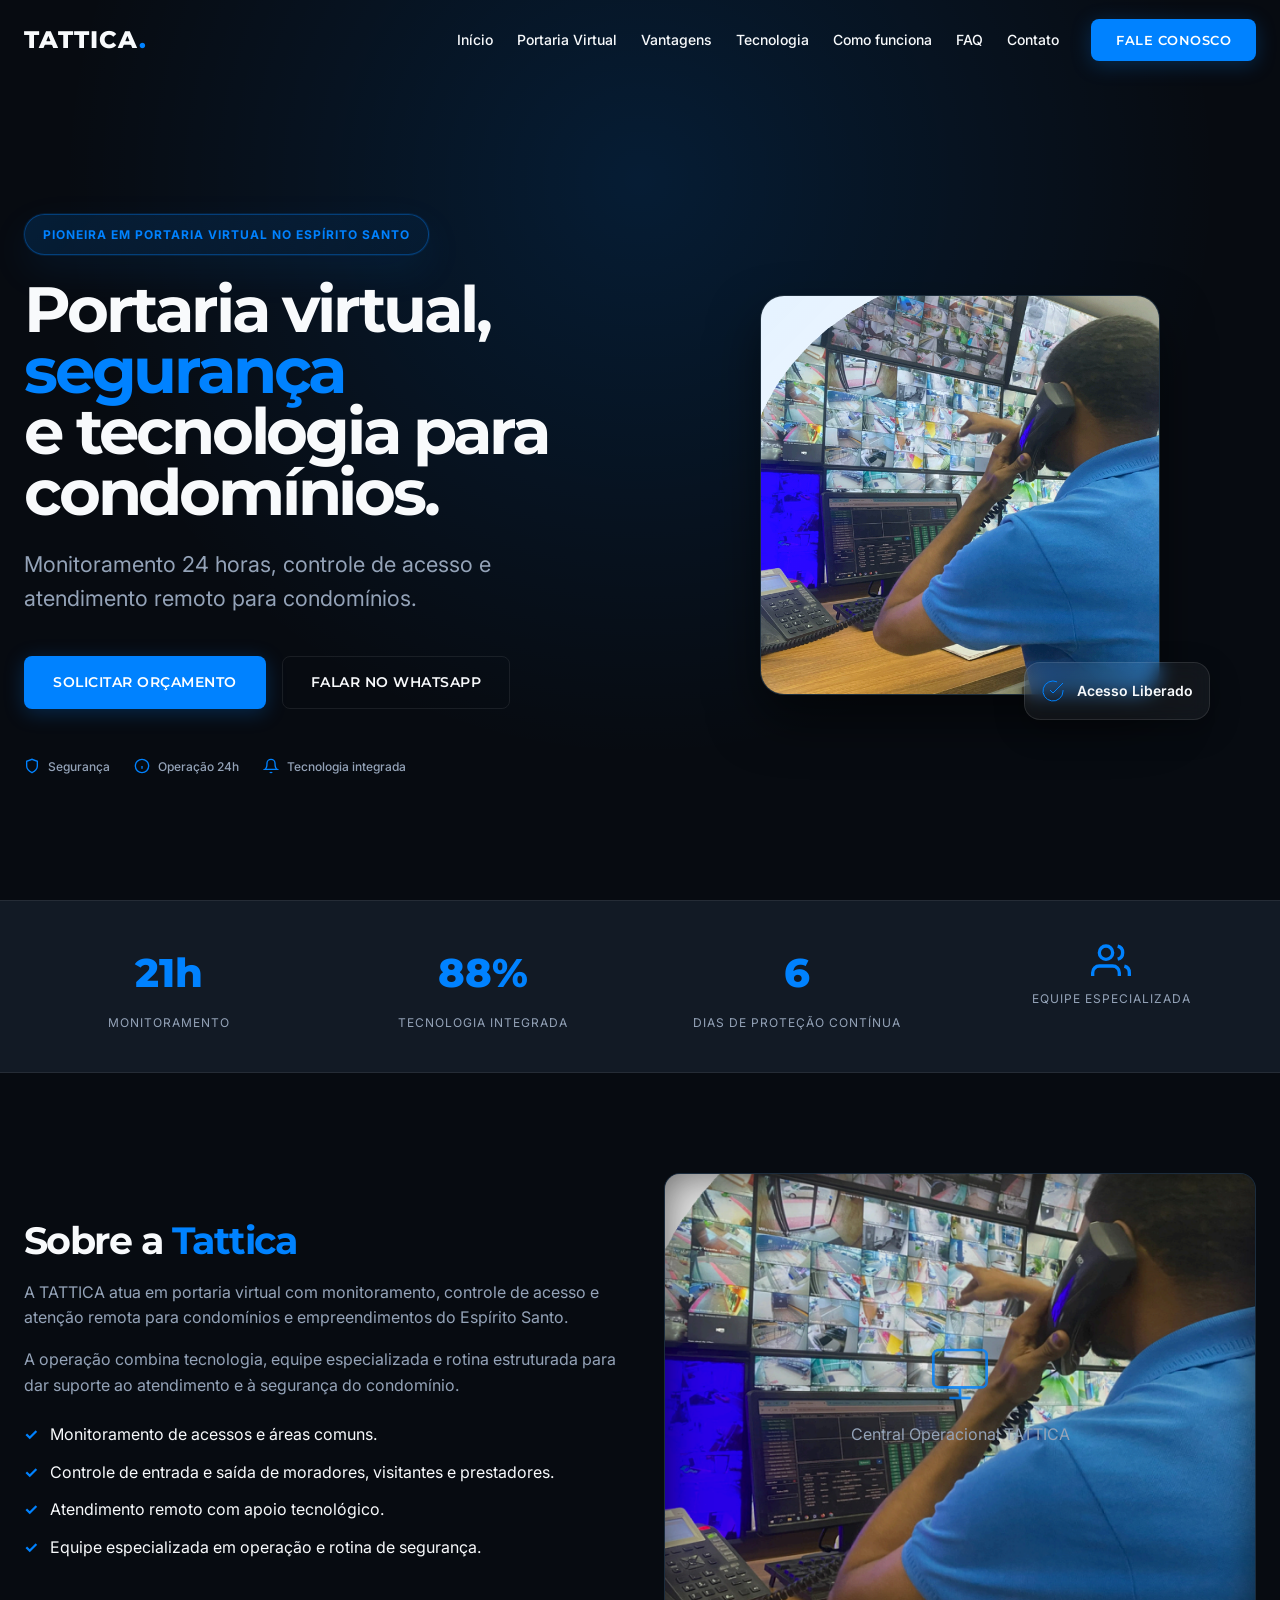
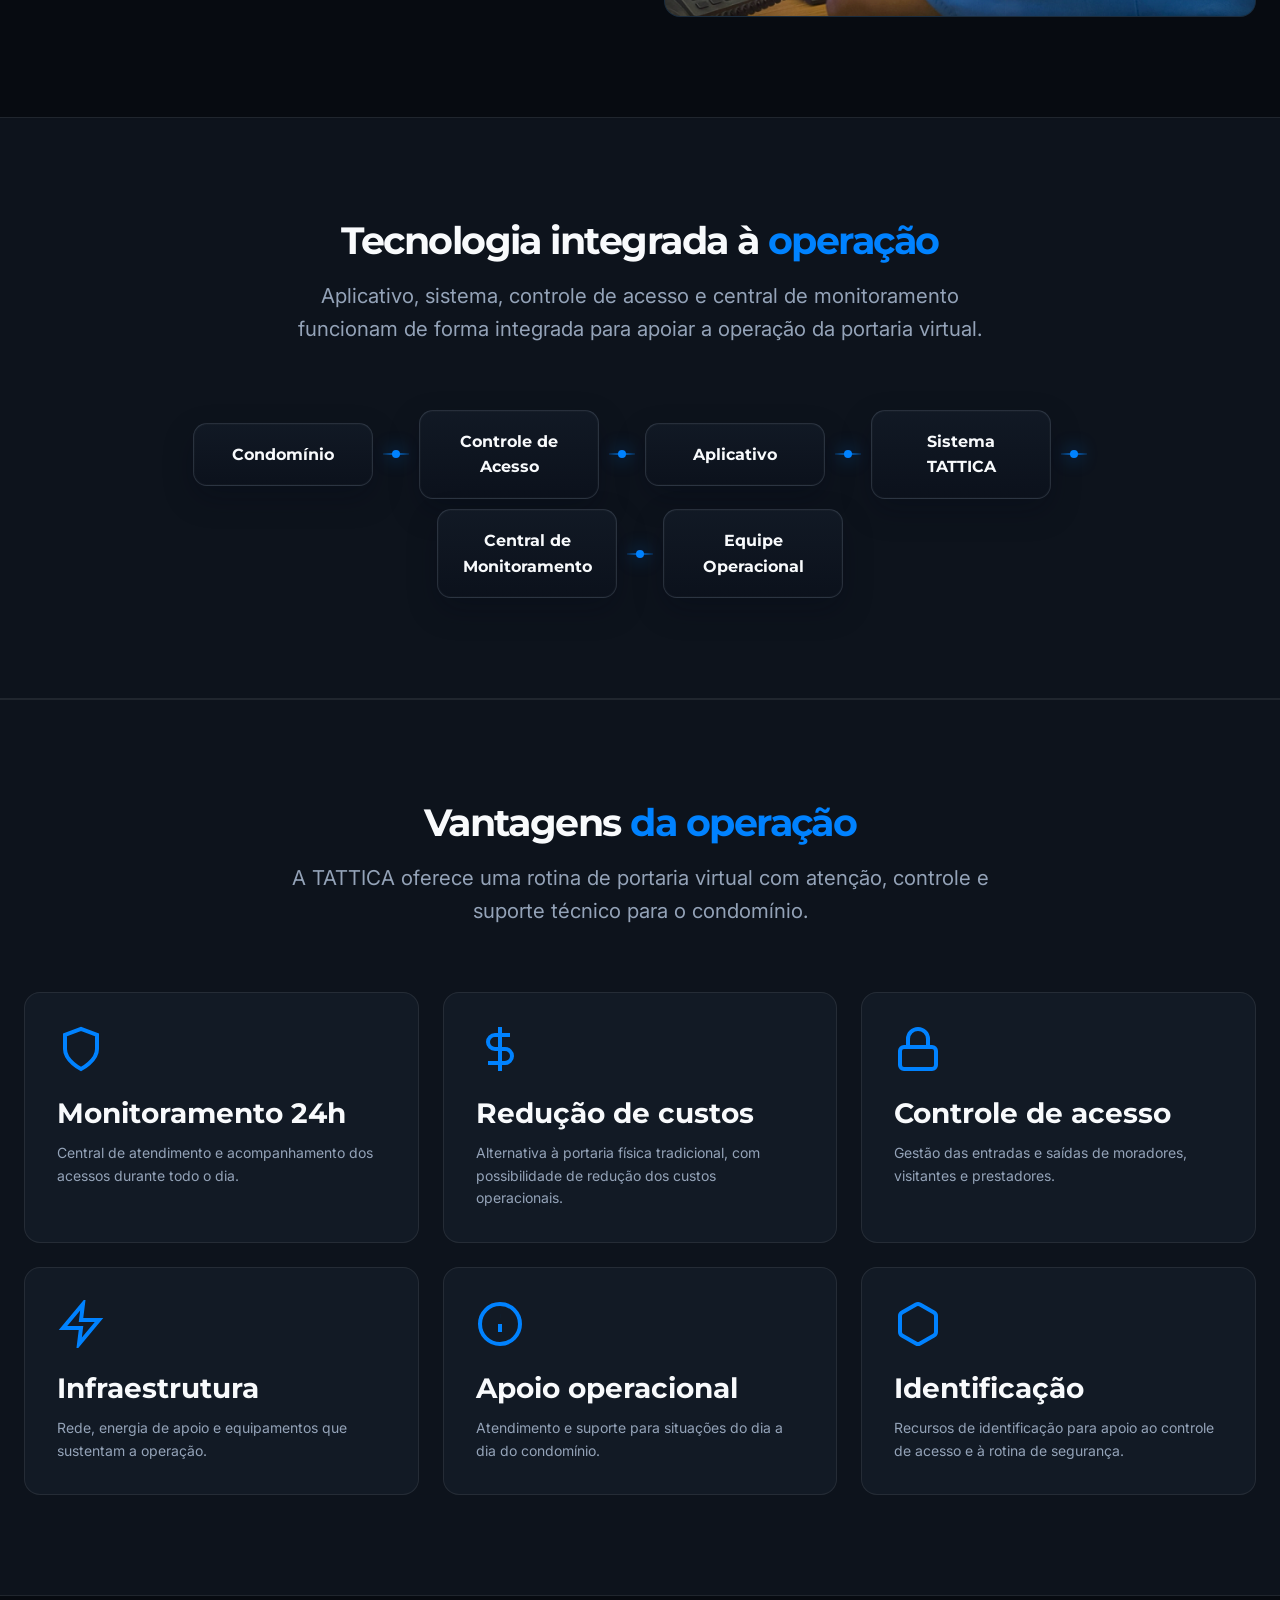
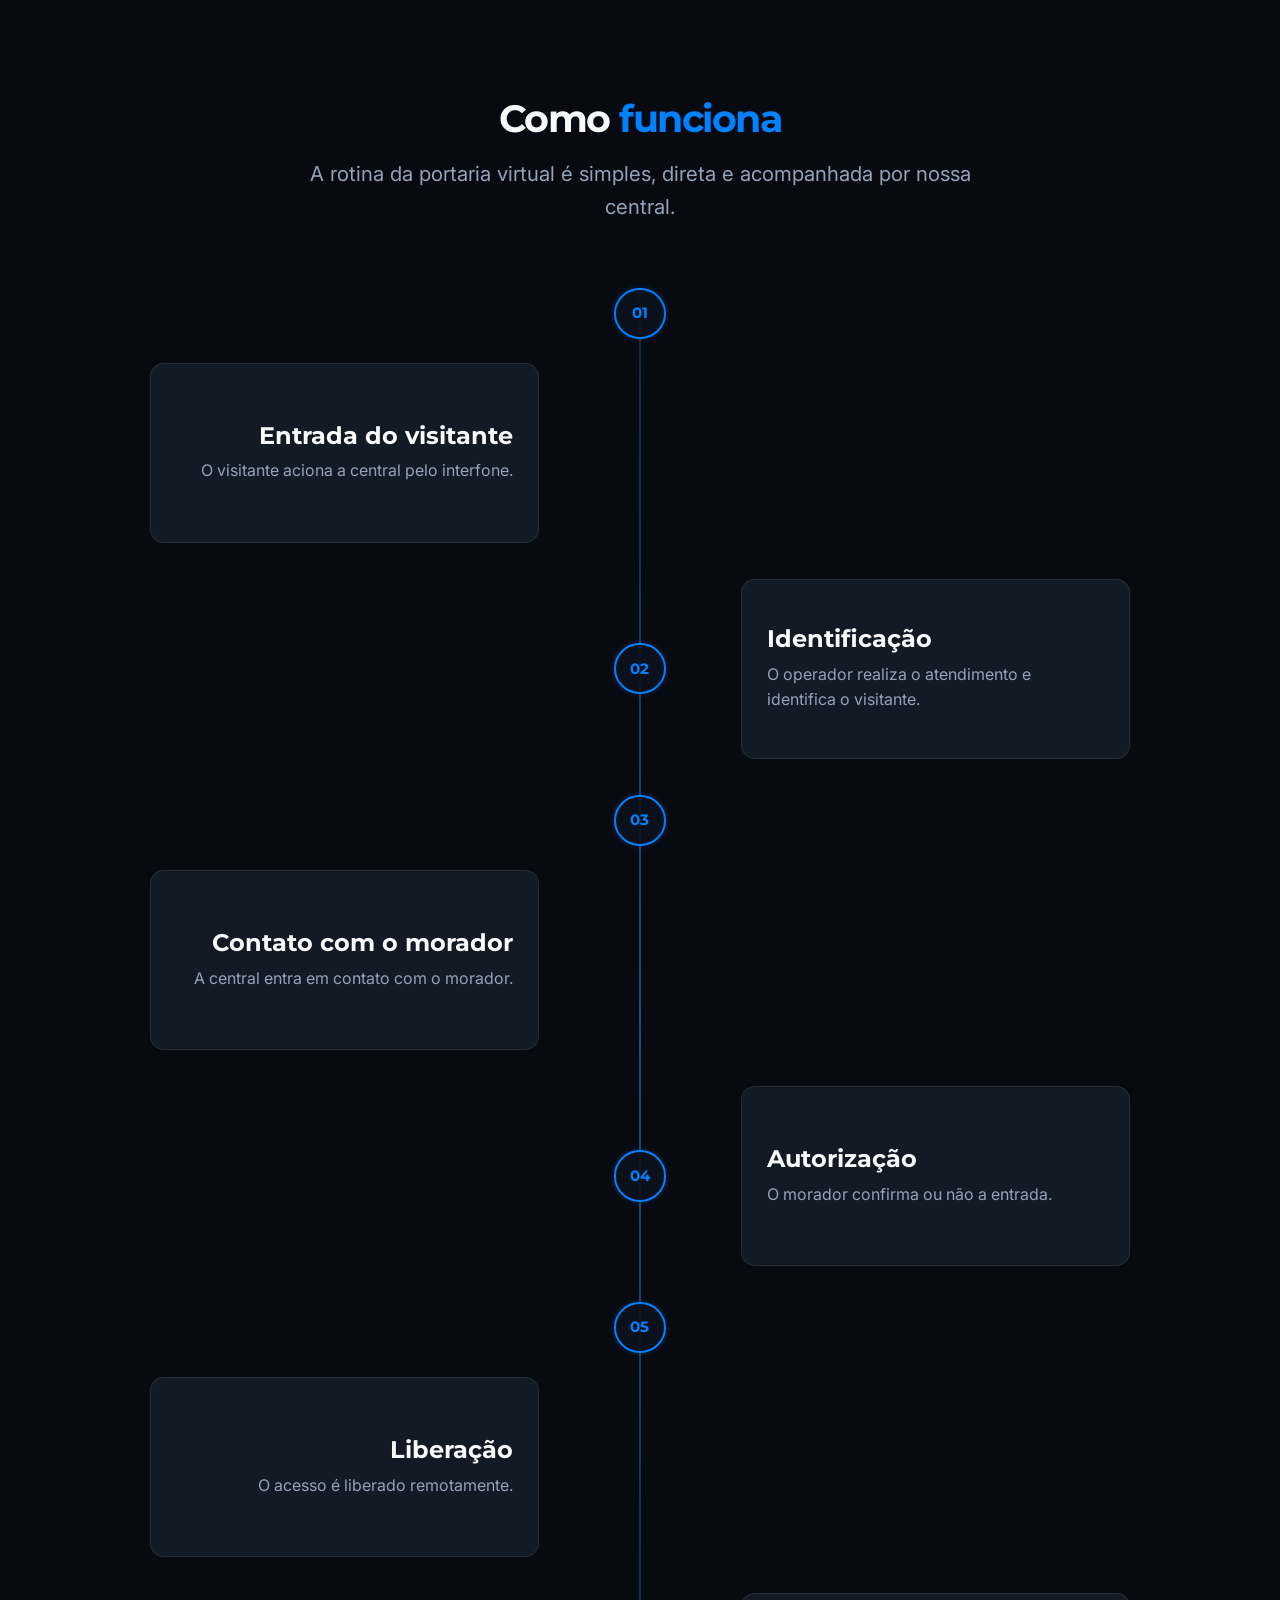
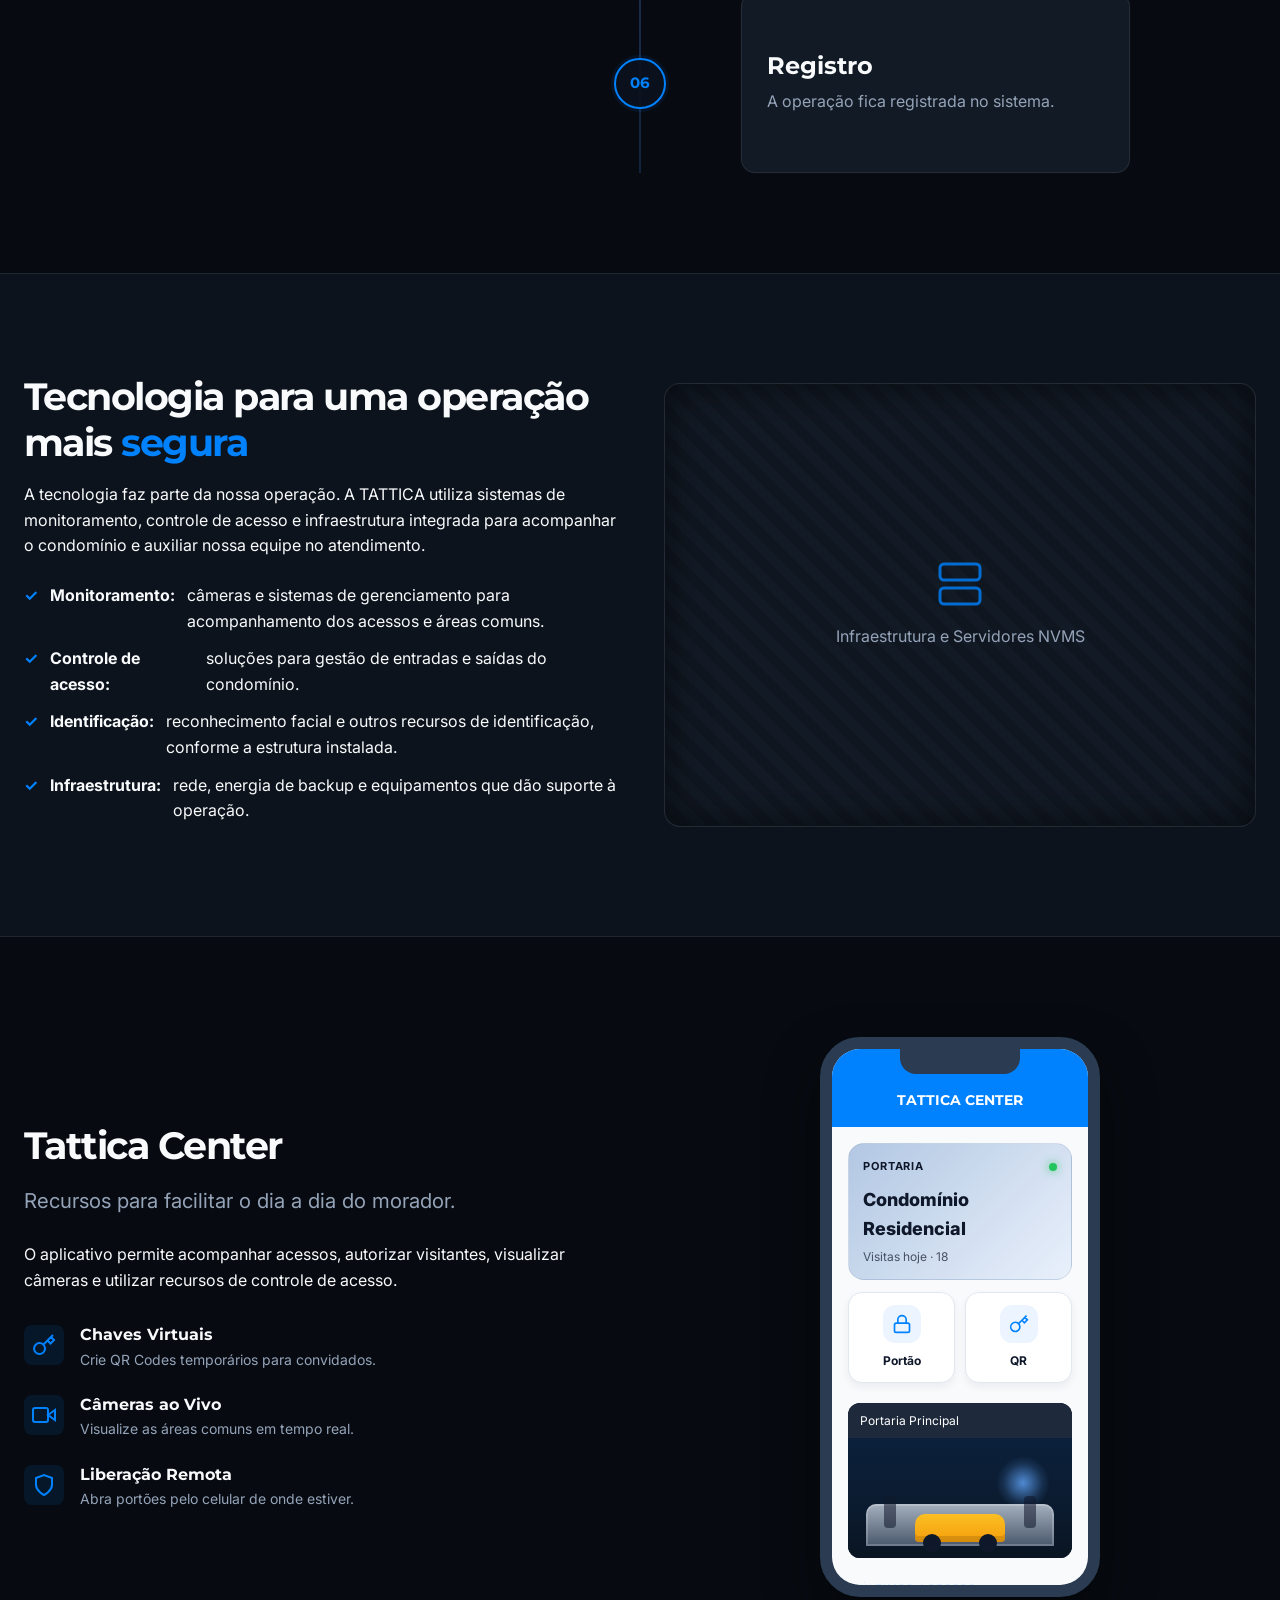
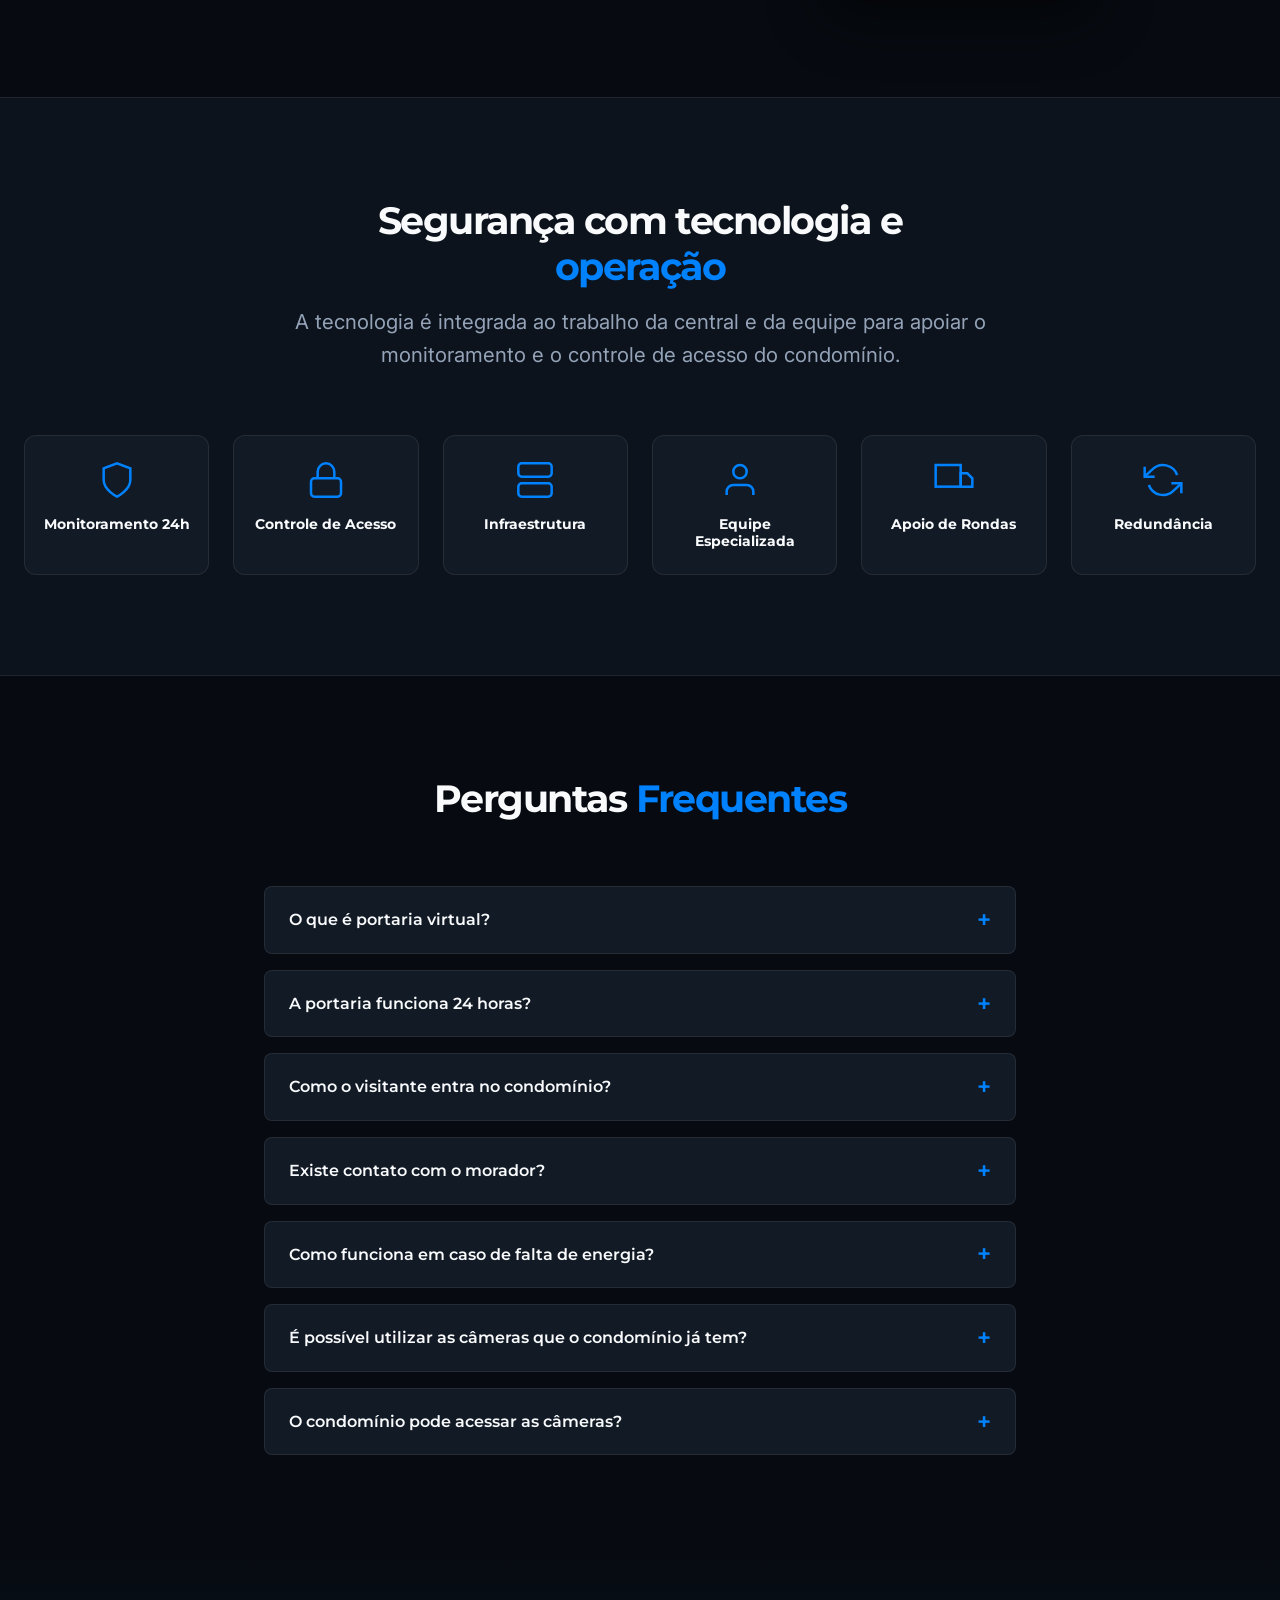
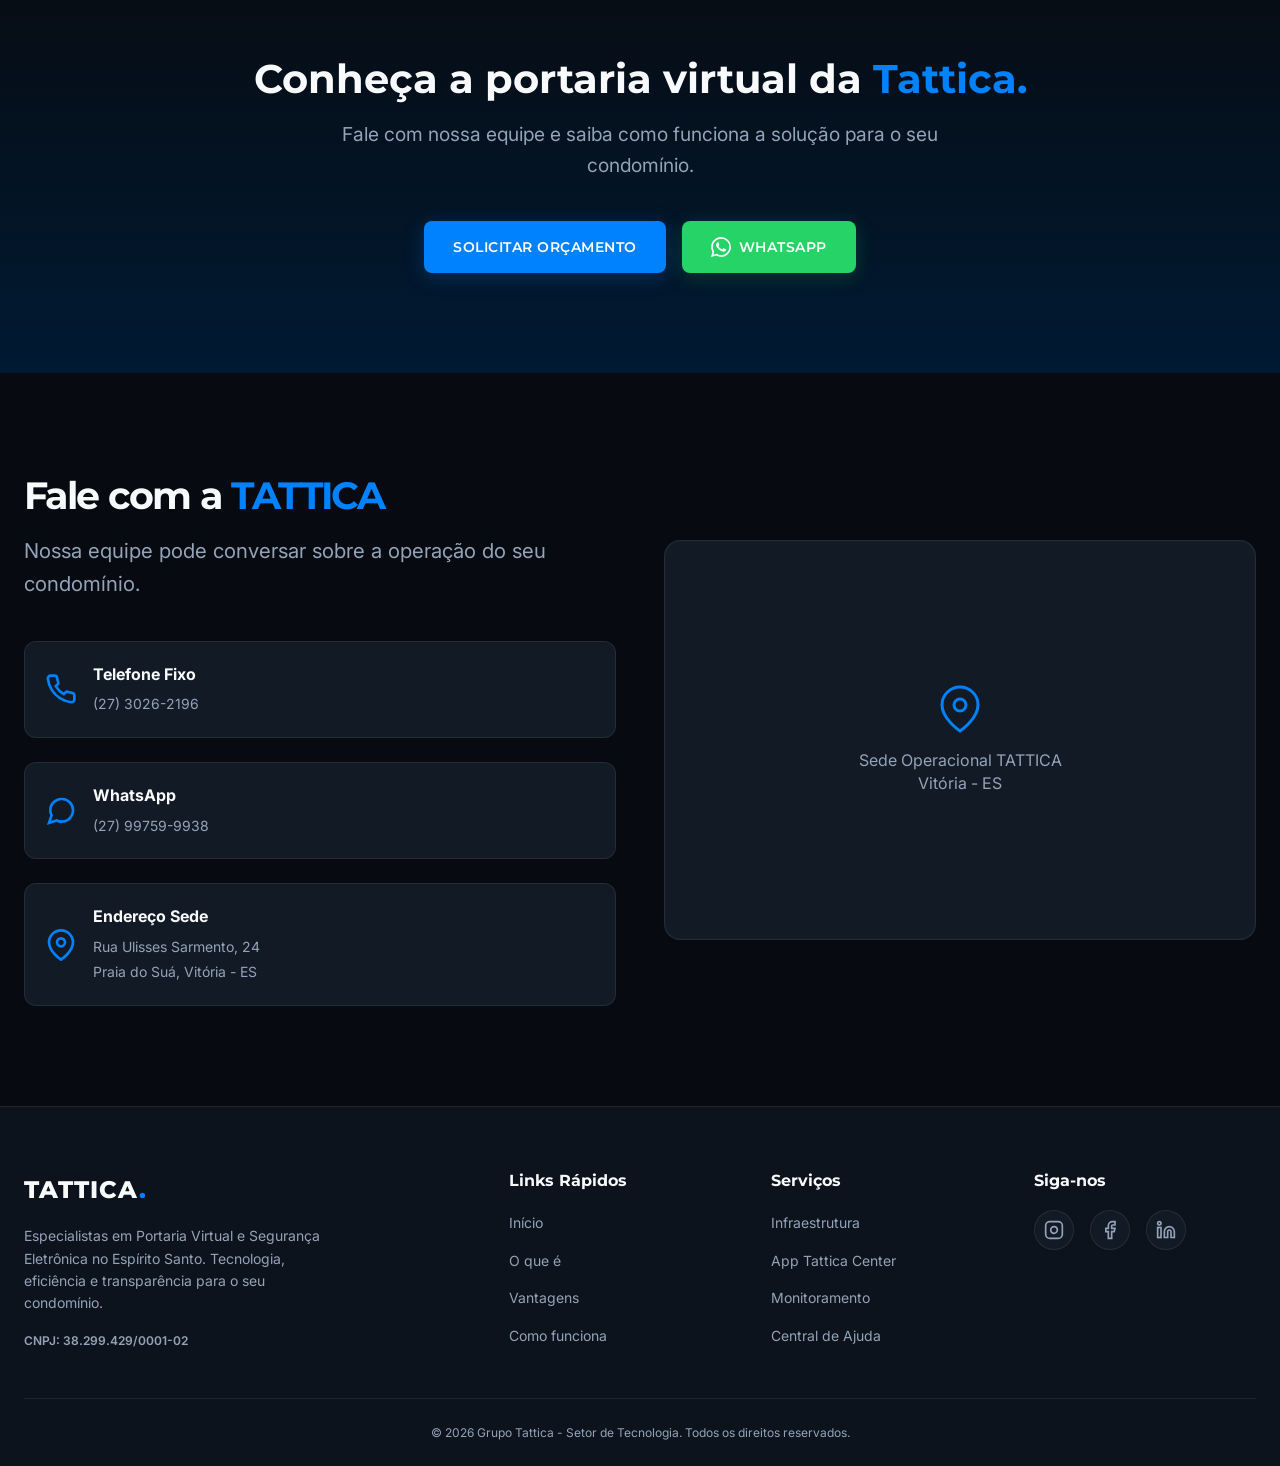
==== commit 1f18f8bd: "Commit on Main" ====
--- a/Index.html
+++ b/Index.html
@@ -9,11 +9,12 @@
     <meta property="og:type" content="website">
     <title>TATTICA | Pioneira em Portaria Virtual no Espírito Santo</title>
     
+    <link rel="preconnect" href="https://fonts.googleapis.com">
+    <link rel="preconnect" href="https://fonts.gstatic.com" crossorigin>
+    <link href="https://fonts.googleapis.com/css2?family=Inter:wght@300;400;500;600&family=Montserrat:wght@500;600;700;800&display=swap" rel="stylesheet">
     <link rel="stylesheet" href="styles.css">
 </head>
 <body>
-
-    <a class="skip-link" href="#inicio">Ir para o conteúdo principal</a>
 
     <!-- 1. HEADER -->
     <header class="header" id="header">
@@ -22,7 +23,7 @@
                 TATTICA<span>.</span>
             </a>
             
-            <button type="button" class="menu-toggle" id="menu-toggle" aria-expanded="false" aria-controls="main-nav" aria-label="Abrir menu de navegação">
+            <button class="menu-toggle" id="menu-toggle" aria-expanded="false" aria-controls="main-nav" aria-label="Abrir menu de navegação">
                 <span class="hamburger"></span>
             </button>
 
@@ -53,7 +54,7 @@
                         Monitoramento 24 horas, controle de acesso e atendimento remoto para condomínios.
                     </p>
                     <div class="hero__buttons">
-                        <a href="#contato" class="btn btn--primary">Solicitar orçamento</a>
+                        <a href="#orcamento-modal" class="btn btn--primary quote-trigger" aria-haspopup="dialog">Solicitar orçamento</a>
                         <a href="https://wa.me/552730262196" class="btn btn--outline" target="_blank" rel="noopener noreferrer">Falar no WhatsApp</a>
                     </div>
                     
@@ -114,6 +115,16 @@
                         <li>Equipe especializada em operação e rotina de segurança.</li>
                     </ul>
                 </div>
+                <!-- 4.1 VISUAL DA CENTRAL OPERACIONAL -->
+                <div class="about__visual animate-on-scroll">
+                    <div class="image-placeholder gradient-box photo-panel">
+                        <img src="images/central-operacao.jpg" alt="Central operacional TATTICA" class="section-photo" />
+                        <div class="placeholder-inner">
+                            <svg width="64" height="64" viewBox="0 0 24 24" fill="none" stroke="currentColor" stroke-width="1"><rect x="2" y="3" width="20" height="14" rx="2" ry="2"/><line x1="8" y1="21" x2="16" y2="21"/><line x1="12" y1="17" x2="12" y2="21"/></svg>
+                            <p>Central Operacional TATTICA</p>
+                        </div>
+                    </div>
+                </div>
             </div>
         </section>
 
@@ -125,17 +136,17 @@
                 </header>
 
                 <div class="ecosystem__flow animate-on-scroll">
-                    <div class="ecosystem__step"><svg viewBox="0 0 24 24" fill="none" stroke="currentColor" stroke-width="1.8"><path d="M3 21h18M5 21V8l7-4 7 4v13M9 21v-5h6v5M8 10h.01M12 10h.01M16 10h.01"/></svg><span>Condomínio</span></div>
+                    <div class="ecosystem__step">Condomínio</div>
                     <div class="ecosystem__connector"><span></span></div>
-                    <div class="ecosystem__step"><svg viewBox="0 0 24 24" fill="none" stroke="currentColor" stroke-width="1.8"><circle cx="7" cy="15" r="3"/><path d="m9.5 13 8-8M15 5l4 4M17 11l2 2"/></svg><span>Controle de Acesso</span></div>
+                    <div class="ecosystem__step">Controle de Acesso</div>
                     <div class="ecosystem__connector"><span></span></div>
-                    <div class="ecosystem__step"><svg viewBox="0 0 24 24" fill="none" stroke="currentColor" stroke-width="1.8"><rect x="6" y="2" width="12" height="20" rx="2"/><path d="M10 5h4M11 19h2"/></svg><span>Aplicativo</span></div>
+                    <div class="ecosystem__step">Aplicativo</div>
                     <div class="ecosystem__connector"><span></span></div>
-                    <div class="ecosystem__step"><svg viewBox="0 0 24 24" fill="none" stroke="currentColor" stroke-width="1.8"><rect x="3" y="4" width="18" height="16" rx="2"/><path d="M7 8h10M7 12h4M7 16h7"/></svg><span>Sistema TATTICA</span></div>
+                    <div class="ecosystem__step">Sistema TATTICA</div>
                     <div class="ecosystem__connector"><span></span></div>
-                    <div class="ecosystem__step"><svg viewBox="0 0 24 24" fill="none" stroke="currentColor" stroke-width="1.8"><rect x="3" y="5" width="18" height="13" rx="2"/><path d="M8 21h8M12 18v3M7 9h4v3H7zM13 9h4v6h-4z"/></svg><span>Central de Monitoramento</span></div>
+                    <div class="ecosystem__step">Central de Monitoramento</div>
                     <div class="ecosystem__connector"><span></span></div>
-                    <div class="ecosystem__step"><svg viewBox="0 0 24 24" fill="none" stroke="currentColor" stroke-width="1.8"><circle cx="9" cy="8" r="3"/><path d="M3 20c.6-3.5 2.5-5 6-5s5.4 1.5 6 5M17 11a3 3 0 0 0 0-6M17 15c2.5 0 3.8 1.4 4 5"/></svg><span>Equipe Operacional</span></div>
+                    <div class="ecosystem__step">Equipe Operacional</div>
                 </div>
             </div>
         </section>
@@ -150,32 +161,32 @@
                 
                 <div class="features__grid">
                     <div class="card animate-on-scroll">
-                        <div class="card__icon"><svg viewBox="0 0 24 24" fill="none" stroke="var(--primary)" stroke-width="2"><path d="M3 8h13a3 3 0 0 1 3 3v6H3z"/><path d="m19 11 3-2v8l-3-2M7 8l2-3h4l2 3"/><circle cx="7" cy="17" r="1.5"/><circle cx="16" cy="17" r="1.5"/></svg></div>
+                        <div class="card__icon"><svg viewBox="0 0 24 24" fill="none" stroke="var(--primary)" stroke-width="2"><path d="M12 22s8-4 8-10V5l-8-3-8 3v7c0 6 8 10 8 10z"/></svg></div>
                         <h3 class="card__title">Monitoramento 24h</h3>
                         <p class="card__desc">Central de atendimento e acompanhamento dos acessos durante todo o dia.</p>
                     </div>
                     <div class="card animate-on-scroll" style="transition-delay: 0.1s">
-                        <div class="card__icon"><svg viewBox="0 0 24 24" fill="none" stroke="var(--primary)" stroke-width="2"><path d="m3 17 6-6 4 4 8-8"/><path d="M15 7h6v6"/><path d="M4 21h16"/></svg></div>
+                        <div class="card__icon"><svg viewBox="0 0 24 24" fill="none" stroke="var(--primary)" stroke-width="2"><line x1="12" y1="1" x2="12" y2="23"/><path d="M17 5H9.5a3.5 3.5 0 0 0 0 7h5a3.5 3.5 0 0 1 0 7H6"/></svg></div>
                         <h3 class="card__title">Redução de custos</h3>
                         <p class="card__desc">Alternativa à portaria física tradicional, com possibilidade de redução dos custos operacionais.</p>
                     </div>
                     <div class="card animate-on-scroll" style="transition-delay: 0.2s">
-                        <div class="card__icon"><svg viewBox="0 0 24 24" fill="none" stroke="var(--primary)" stroke-width="2"><circle cx="7" cy="15" r="3"/><path d="m9.5 13 8-8M15 5l4 4M17 11l2 2"/></svg></div>
+                        <div class="card__icon"><svg viewBox="0 0 24 24" fill="none" stroke="var(--primary)" stroke-width="2"><rect x="3" y="11" width="18" height="11" rx="2" ry="2"/><path d="M7 11V7a5 5 0 0 1 10 0v4"/></svg></div>
                         <h3 class="card__title">Controle de acesso</h3>
                         <p class="card__desc">Gestão das entradas e saídas de moradores, visitantes e prestadores.</p>
                     </div>
                     <div class="card animate-on-scroll">
-                        <div class="card__icon"><svg viewBox="0 0 24 24" fill="none" stroke="var(--primary)" stroke-width="2"><rect x="3" y="3" width="18" height="18" rx="2"/><path d="M7 8h.01M7 12h.01M7 16h.01M11 8h6M11 12h6M11 16h6"/></svg></div>
+                        <div class="card__icon"><svg viewBox="0 0 24 24" fill="none" stroke="var(--primary)" stroke-width="2"><polygon points="13 2 3 14 12 14 11 22 21 10 12 10 13 2"/></svg></div>
                         <h3 class="card__title">Infraestrutura</h3>
                         <p class="card__desc">Rede, energia de apoio e equipamentos que sustentam a operação.</p>
                     </div>
                     <div class="card animate-on-scroll" style="transition-delay: 0.1s">
-                        <div class="card__icon"><svg viewBox="0 0 24 24" fill="none" stroke="var(--primary)" stroke-width="2"><path d="M4 19v-5a8 8 0 0 1 16 0v5"/><path d="M4 17H2v3h4v-3M20 17h2v3h-4v-3"/><path d="M12 5v3M9 6l1 2M15 6l-1 2"/></svg></div>
+                        <div class="card__icon"><svg viewBox="0 0 24 24" fill="none" stroke="var(--primary)" stroke-width="2"><circle cx="12" cy="12" r="10"/><path d="M12 16v-4"/><path d="M12 8h.01"/></svg></div>
                         <h3 class="card__title">Apoio operacional</h3>
                         <p class="card__desc">Atendimento e suporte para situações do dia a dia do condomínio.</p>
                     </div>
                     <div class="card animate-on-scroll" style="transition-delay: 0.2s">
-                        <div class="card__icon"><svg viewBox="0 0 24 24" fill="none" stroke="var(--primary)" stroke-width="2"><circle cx="12" cy="8" r="3.5"/><path d="M4 21c.8-3.6 3.3-5.5 8-5.5s7.2 1.9 8 5.5"/><path d="m18 3 1 1 2-2"/></svg></div>
+                        <div class="card__icon"><svg viewBox="0 0 24 24" fill="none" stroke="var(--primary)" stroke-width="2"><path d="M21 16V8a2 2 0 0 0-1-1.73l-7-4a2 2 0 0 0-2 0l-7 4A2 2 0 0 0 3 8v8a2 2 0 0 0 1 1.73l7 4a2 2 0 0 0 2 0l7-4A2 2 0 0 0 21 16z"/></svg></div>
                         <h3 class="card__title">Identificação</h3>
                         <p class="card__desc">Recursos de identificação para apoio ao controle de acesso e à rotina de segurança.</p>
                     </div>
@@ -195,7 +206,6 @@
                     <div class="timeline__item animate-on-scroll">
                         <div class="timeline__number">01</div>
                         <div class="timeline__content">
-                            <span class="timeline__icon"><svg viewBox="0 0 24 24" fill="none" stroke="currentColor" stroke-width="1.8"><path d="M4 18v-5a8 8 0 0 1 16 0v5"/><path d="M4 16H2v4h4v-4M20 16h2v4h-4v-4"/></svg></span>
                             <h3>Entrada do visitante</h3>
                             <p>O visitante aciona a central pelo interfone.</p>
                         </div>
@@ -203,7 +213,6 @@
                     <div class="timeline__item animate-on-scroll">
                         <div class="timeline__number">02</div>
                         <div class="timeline__content">
-                            <span class="timeline__icon"><svg viewBox="0 0 24 24" fill="none" stroke="currentColor" stroke-width="1.8"><circle cx="12" cy="8" r="3.5"/><path d="M4 21c.8-3.6 3.3-5.5 8-5.5s7.2 1.9 8 5.5"/></svg></span>
                             <h3>Identificação</h3>
                             <p>O operador realiza o atendimento e identifica o visitante.</p>
                         </div>
@@ -211,7 +220,6 @@
                     <div class="timeline__item animate-on-scroll">
                         <div class="timeline__number">03</div>
                         <div class="timeline__content">
-                            <span class="timeline__icon"><svg viewBox="0 0 24 24" fill="none" stroke="currentColor" stroke-width="1.8"><path d="M22 16.9v3a2 2 0 0 1-2.2 2A19.8 19.8 0 0 1 11.2 19a19.5 19.5 0 0 1-6-6A19.8 19.8 0 0 1 2.1 4.2 2 2 0 0 1 4.1 2h3a2 2 0 0 1 2 1.7c.1 1 .3 1.9.7 2.8a2 2 0 0 1-.5 2.1L8.1 9.9a16 16 0 0 0 6 6l1.3-1.3a2 2 0 0 1 2.1-.5c.9.4 1.8.6 2.8.7a2 2 0 0 1 1.7 2.1Z"/></svg></span>
                             <h3>Contato com o morador</h3>
                             <p>A central entra em contato com o morador.</p>
                         </div>
@@ -219,7 +227,6 @@
                     <div class="timeline__item animate-on-scroll">
                         <div class="timeline__number">04</div>
                         <div class="timeline__content">
-                            <span class="timeline__icon"><svg viewBox="0 0 24 24" fill="none" stroke="currentColor" stroke-width="1.8"><path d="m5 12 4 4L19 6"/><circle cx="12" cy="12" r="9"/></svg></span>
                             <h3>Autorização</h3>
                             <p>O morador confirma ou não a entrada.</p>
                         </div>
@@ -227,7 +234,6 @@
                     <div class="timeline__item animate-on-scroll">
                         <div class="timeline__number">05</div>
                         <div class="timeline__content">
-                            <span class="timeline__icon"><svg viewBox="0 0 24 24" fill="none" stroke="currentColor" stroke-width="1.8"><circle cx="7" cy="15" r="3"/><path d="m9.5 13 8-8M15 5l4 4M17 11l2 2"/></svg></span>
                             <h3>Liberação</h3>
                             <p>O acesso é liberado remotamente.</p>
                         </div>
@@ -235,7 +241,6 @@
                     <div class="timeline__item animate-on-scroll">
                         <div class="timeline__number">06</div>
                         <div class="timeline__content">
-                            <span class="timeline__icon"><svg viewBox="0 0 24 24" fill="none" stroke="currentColor" stroke-width="1.8"><path d="M6 3h9l3 3v15H6z"/><path d="M14 3v4h4M9 12h6M9 16h6"/></svg></span>
                             <h3>Registro</h3>
                             <p>A operação fica registrada no sistema.</p>
                         </div>
@@ -248,8 +253,11 @@
         <section id="tecnologia" class="technology section-padding bg-alt">
             <div class="container technology__container">
                 <div class="technology__visual animate-on-scroll">
-                    <div class="image-placeholder tech-box tech-photo-panel">
-                        <img src="images/central-operacao.jpg" alt="Operador acompanhando câmeras na central operacional TATTICA" class="section-photo" />
+                    <div class="image-placeholder tech-box">
+                        <div class="placeholder-inner">
+                            <svg width="48" height="48" viewBox="0 0 24 24" fill="none" stroke="currentColor" stroke-width="1.5"><rect x="2" y="2" width="20" height="8" rx="2" ry="2"/><rect x="2" y="14" width="20" height="8" rx="2" ry="2"/><line x1="6" y1="6" x2="6.01" y2="6"/><line x1="6" y1="18" x2="6.01" y2="18"/></svg>
+                            <p>Infraestrutura e Servidores NVMS</p>
+                        </div>
                     </div>
                 </div>
                 <div class="technology__content animate-on-scroll">
@@ -257,11 +265,10 @@
                     <p>A tecnologia faz parte da nossa operação. A TATTICA utiliza sistemas de monitoramento, controle de acesso e infraestrutura integrada para acompanhar o condomínio e auxiliar nossa equipe no atendimento.</p>
                     
                     <ul class="check-list">
-                        <li><span class="technology__icon"><svg viewBox="0 0 24 24" fill="none" stroke="currentColor" stroke-width="1.8"><path d="M2 12s3.5-6 10-6 10 6 10 6-3.5 6-10 6S2 12 2 12Z"/><circle cx="12" cy="12" r="2.5"/></svg></span><span><strong>Monitoramento:</strong> câmeras e sistemas de gerenciamento para acompanhamento dos acessos e áreas comuns.</span></li>
-                        <li><span class="technology__icon"><svg viewBox="0 0 24 24" fill="none" stroke="currentColor" stroke-width="1.8"><rect x="3" y="11" width="18" height="10" rx="2"/><path d="M7 11V7a5 5 0 0 1 10 0v4"/></svg></span><span><strong>Controle de acesso:</strong> soluções para gestão de entradas e saídas do condomínio.</span></li>
-                        <li><span class="technology__icon"><svg viewBox="0 0 24 24" fill="none" stroke="currentColor" stroke-width="1.8"><circle cx="12" cy="8" r="3.5"/><path d="M4 21c.8-3.6 3.3-5.5 8-5.5s7.2 1.9 8 5.5"/><path d="m18 3 1 1 2-2"/></svg></span><span><strong>Identificação:</strong> reconhecimento facial e outros recursos de identificação, conforme a estrutura instalada.</span></li>
-                        <li><span class="technology__icon"><svg viewBox="0 0 24 24" fill="none" stroke="currentColor" stroke-width="1.8"><rect x="3" y="3" width="18" height="18" rx="2"/><path d="M7 8h.01M7 12h.01M7 16h.01M11 8h6M11 12h6M11 16h6"/></svg></span><span><strong>Infraestrutura:</strong> rede, energia de backup e equipamentos que dão suporte à operação.</span></li>
-                        <li><span class="technology__icon"><svg viewBox="0 0 24 24" fill="none" stroke="currentColor" stroke-width="1.8"><path d="M4 19v-5a8 8 0 0 1 16 0v5"/><path d="M4 17H2v3h4v-3M20 17h2v3h-4v-3"/><path d="M12 5v3M9 6l1 2M15 6l-1 2"/></svg></span><span><strong>Apoio operacional:</strong> atendimento e suporte para situações do dia a dia do condomínio.</span></li>
+                        <li><strong>Monitoramento:</strong> câmeras e sistemas de gerenciamento para acompanhamento dos acessos e áreas comuns.</li>
+                        <li><strong>Controle de acesso:</strong> soluções para gestão de entradas e saídas do condomínio.</li>
+                        <li><strong>Identificação:</strong> reconhecimento facial e outros recursos de identificação, conforme a estrutura instalada.</li>
+                        <li><strong>Infraestrutura:</strong> rede, energia de backup e equipamentos que dão suporte à operação.</li>
                     </ul>
                 </div>
             </div>
@@ -301,17 +308,68 @@
                 </div>
                 
                 <div class="app__visual animate-on-scroll">
-                    <div class="app-showcase">
-                        <div class="app-screen-gallery" aria-label="Telas do aplicativo Tattica Center">
-                            <figure class="app-screen-card app-screen-card--login">
-                                <div class="app-screen-frame"><img src="images/Celular3.jpeg" alt="Tela de login do Tattica Center" /></div>
-                            </figure>
-                            <figure class="app-screen-card app-screen-card--home">
-                                <div class="app-screen-frame"><img src="images/Celular2.jpeg" alt="Tela inicial do Tattica Center" /></div>
-                            </figure>
-                            <figure class="app-screen-card app-screen-card--apartment">
-                                <div class="app-screen-frame"><img src="images/Celular1.jpeg" alt="Tela Apartamento STI do Tattica Center" /></div>
-                            </figure>
+                    <div class="smartphone-mockup">
+                        <div class="smartphone-notch"></div>
+                        <div class="smartphone-screen">
+                            <div class="app-ui">
+                                <div class="app-header">TATTICA CENTER</div>
+                                <div class="app-body">
+                                    <div class="app-hero">
+                                        <div class="app-hero__top">
+                                            <span>Portaria</span>
+                                            <span class="status-dot"></span>
+                                        </div>
+                                        <div class="app-hero__title">Condomínio Residencial</div>
+                                        <div class="app-hero__meta">Visitas hoje · 18</div>
+                                    </div>
+
+                                    <div class="app-grid">
+                                        <div class="app-mini-card">
+                                            <div class="app-mini-icon">
+                                                <svg viewBox="0 0 24 24" fill="none" stroke="currentColor" stroke-width="2"><rect x="3" y="11" width="18" height="11" rx="2" ry="2"/><path d="M7 11V7a5 5 0 0 1 10 0v4"/></svg>
+                                            </div>
+                                            <span>Portão</span>
+                                        </div>
+                                        <div class="app-mini-card">
+                                            <div class="app-mini-icon">
+                                                <svg viewBox="0 0 24 24" fill="none" stroke="currentColor" stroke-width="2"><path d="M21 2l-2 2m-7.61 7.61a5.5 5.5 0 1 1-7.778 7.778 5.5 5.5 0 0 1 7.777-7.777zm0 0L15.5 7.5m0 0l3 3L22 7l-3-3m-3.5 3.5L19 4"/></svg>
+                                            </div>
+                                            <span>QR</span>
+                                        </div>
+                                    </div>
+
+                                    <div class="app-camera app-photo-panel">
+                                        <div class="app-cam-header">Portaria Principal</div>
+                                        <div class="app-cam-feed">
+                                            <div class="photo-scene">
+                                                <div class="scene-glow"></div>
+                                                <div class="scene-gate"></div>
+                                                <div class="scene-car"></div>
+                                            </div>
+                                        </div>
+                                    </div>
+
+                                    <div class="app-feed">
+                                        <div class="feed-header">Últimos acessos</div>
+                                        <div class="feed-list">
+                                            <div class="feed-item">
+                                                <div class="feed-thumb thumb-one"></div>
+                                                <div class="feed-copy">
+                                                    <strong>Visita · 09:42</strong>
+                                                    <span>João da Silva</span>
+                                                </div>
+                                            </div>
+                                            <div class="feed-item">
+                                                <div class="feed-thumb thumb-two"></div>
+                                                <div class="feed-copy">
+                                                    <strong>Entrega · 08:15</strong>
+                                                    <span>Mercado Local</span>
+                                                </div>
+                                            </div>
+                                        </div>
+                                    </div>
+                                </div>
+                            </div>
                         </div>
                     </div>
                 </div>
@@ -422,7 +480,7 @@
                 <h2>Conheça a portaria virtual da <span>Tattica.</span></h2>
                 <p>Fale com nossa equipe e saiba como funciona a solução para o seu condomínio.</p>
                 <div class="cta-final__buttons">
-                    <a href="#contato" class="btn btn--primary">Solicitar orçamento</a>
+                    <a href="#orcamento-modal" class="btn btn--primary quote-trigger" aria-haspopup="dialog">Solicitar orçamento</a>
                     <a href="https://wa.me/552730262196" class="btn btn--whatsapp" target="_blank" rel="noopener noreferrer">
                         <svg viewBox="0 0 24 24" width="20" height="20" fill="currentColor"><path d="M17.472 14.382c-.297-.149-1.758-.867-2.03-.967-.273-.099-.471-.148-.67.15-.197.297-.767.966-.94 1.164-.173.199-.347.223-.644.075-.297-.15-1.255-.463-2.39-1.475-.883-.788-1.48-1.761-1.653-2.059-.173-.297-.018-.458.13-.606.134-.133.298-.347.446-.52.149-.174.198-.298.298-.497.099-.198.05-.371-.025-.52-.075-.149-.669-1.612-.916-2.207-.242-.579-.487-.5-.669-.51a12.8 12.8 0 0 0-.57-.01c-.198 0-.52.074-.792.372-.272.297-1.04 1.016-1.04 2.479 0 1.462 1.065 2.875 1.213 3.074.149.198 2.096 3.2 5.077 4.487.709.306 1.262.489 1.694.625.712.227 1.36.195 1.871.118.571-.085 1.758-.719 2.006-1.413.248-.694.248-1.289.173-1.413-.074-.124-.272-.198-.57-.347m-5.421 7.403h-.004a9.87 9.87 0 0 1-5.031-1.378l-.361-.214-3.741.982.998-3.648-.235-.374a9.86 9.86 0 0 1-1.51-5.26c.001-5.45 4.436-9.884 9.888-9.884 2.64 0 5.122 1.03 6.988 2.898a9.825 9.825 0 0 1 2.893 6.994c-.003 5.45-4.437 9.884-9.885 9.884m8.413-18.297A11.815 11.815 0 0 0 12.05 0C5.495 0 .16 5.335.157 11.892c0 2.096.547 4.142 1.588 5.945L.057 24l6.305-1.654a11.882 11.882 0 0 0 5.683 1.448h.005c6.554 0 11.89-5.335 11.893-11.893a11.821 11.821 0 0 0-3.48-8.413z"/></svg>
                         WhatsApp
@@ -450,7 +508,7 @@
                             <svg viewBox="0 0 24 24" fill="none" stroke="var(--primary)" stroke-width="2"><path d="M21 11.5a8.38 8.38 0 0 1-.9 3.8 8.5 8.5 0 0 1-7.6 4.7 8.38 8.38 0 0 1-3.8-.9L3 21l1.9-5.7a8.38 8.38 0 0 1-.9-3.8 8.5 8.5 0 0 1 4.7-7.6 8.38 8.38 0 0 1 3.8-.9h.5a8.48 8.48 0 0 1 8 8v.5z"/></svg>
                             <div>
                                 <strong>WhatsApp</strong>
-                                <span>(27) 3026-2196</span>
+                                <span>(27) 99759-9938</span>
                             </div>
                         </li>
                         <li>
@@ -464,14 +522,40 @@
                 </div>
                 
                 <div class="contact__map">
-                    <div class="map-frame">
-                        <iframe src="https://www.google.com/maps?q=Rua+Ulisses+Sarmento,+24,+Praia+do+Su%C3%A1,+Vit%C3%B3ria+-+ES&output=embed" title="Mapa da Sede Operacional TATTICA em Vitória, Espírito Santo" loading="lazy" referrerpolicy="no-referrer-when-downgrade"></iframe>
-                    </div>
-                    <a href="https://maps.app.goo.gl/Avk3cpEX6ggy2bdf8" target="_blank" rel="noopener noreferrer" class="map-link">Abrir localização no Google Maps</a>
+                    <a href="https://maps.app.goo.gl/Avk3cpEX6ggy2bdf8" target="_blank" rel="noopener noreferrer" class="map-placeholder" aria-label="Abrir a localização da Sede Operacional TATTICA no Google Maps">
+                        <svg viewBox="0 0 24 24" fill="none" stroke="currentColor" stroke-width="1.5"><path d="M21 10c0 7-9 13-9 13s-9-6-9-13a9 9 0 0 1 18 0z"/><circle cx="12" cy="10" r="3"/></svg>
+                        <p>Sede Operacional TATTICA<br>Vitória - ES</p>
+                    </a>
                 </div>
             </div>
         </section>
     </main>
+
+    <!-- Modal de solicitação de orçamento -->
+    <div class="quote-modal" id="orcamento-modal" role="dialog" aria-modal="true" aria-labelledby="quote-modal-title" hidden>
+        <div class="quote-modal__backdrop" data-quote-close></div>
+        <div class="quote-modal__panel" role="document">
+            <button type="button" class="quote-modal__close" aria-label="Fechar formulário de orçamento" data-quote-close>&times;</button>
+            <h2 class="quote-modal__title" id="quote-modal-title">Solicitar orçamento</h2>
+            <p class="quote-modal__intro">Preencha seus dados e nossa equipe entrará em contato.</p>
+            <form class="quote-form" id="quote-form">
+                <div class="quote-form__field">
+                    <label for="quote-name">Nome</label>
+                    <input type="text" id="quote-name" name="nome" autocomplete="name" required>
+                </div>
+                <div class="quote-form__field">
+                    <label for="quote-email">E-mail</label>
+                    <input type="email" id="quote-email" name="email" autocomplete="email" required>
+                </div>
+                <div class="quote-form__field">
+                    <label for="quote-phone">Número de telefone</label>
+                    <input type="tel" id="quote-phone" name="telefone" autocomplete="tel" inputmode="tel" placeholder="(27) 99999-9999" maxlength="15" required>
+                </div>
+                <p class="quote-form__message">Desejo solicitar um orçamento.</p>
+                <button type="submit" class="btn btn--primary quote-form__submit">Enviar solicitação</button>
+            </form>
+        </div>
+    </div>
 
     <!-- 13. FOOTER -->
     <footer class="footer">
--- a/styles.css
+++ b/styles.css
@@ -1,90 +1,1748 @@
-@import url('https://fonts.googleapis.com/css2?family=DM+Sans:wght@400;500;600;700&family=Space+Grotesk:wght@500;600;700&display=swap');
-
+/* =========================================
+   RESET E CONFIGURAÇÕES GERAIS
+   ========================================= */
+*, *::before, *::after {
+    margin: 0;
+    padding: 0;
+    box-sizing: border-box;
+}
+
+html {
+    scroll-behavior: smooth;
+    scroll-padding-top: 80px; /* Compensa o header fixo */
+}
+
+/* =========================================
+   VARIÁVEIS
+   ========================================= */
 :root {
-    --navy: #203b69; --navy-deep: #14294d; --blue: #087ff5; --primary: #087ff5; --blue-soft: #eaf4ff;
-    --ink: #1c2c47; --muted: #68758b; --paper: #f7faff; --white: #fff;
-    --line: #e5ebf3; --green: #20a954; --shadow: 0 18px 45px rgba(31,56,96,.11);
-    --shadow-hover: 0 24px 52px rgba(31,56,96,.17); --radius: 22px;
-    --font-heading: 'Space Grotesk', sans-serif; --font-body: 'DM Sans', sans-serif;
-}
-*,*::before,*::after{box-sizing:border-box} html{scroll-behavior:smooth;scroll-padding-top:88px}
-body{margin:0;background:var(--paper);color:var(--ink);font:400 16px/1.65 var(--font-body);overflow-x:hidden}
-body::before{content:'';position:fixed;inset:0 0 auto;height:4px;background:linear-gradient(90deg,var(--navy),var(--blue));z-index:1100}
-h1,h2,h3,h4,p{margin-top:0} h1,h2,h3,h4{color:var(--navy);font-family:var(--font-heading);line-height:1.12}
-a{color:inherit;text-decoration:none;transition:color .2s ease,transform .2s ease,background .2s ease,box-shadow .2s ease}ul{list-style:none;padding:0;margin:0}img,svg{display:block;max-width:100%}button,a{-webkit-tap-highlight-color:transparent}:focus-visible{outline:3px solid rgba(8,127,245,.45);outline-offset:4px}
-.container{width:min(1180px,calc(100% - 40px));margin-inline:auto}.section-padding{padding:clamp(72px,9vw,124px) 0}.bg-alt{background:#eef5fc;border-block:1px solid var(--line)}
-.about__container{display:block;max-width:820px}
-.section-header{max-width:700px;margin:0 auto 48px;text-align:center}.section-title{margin-bottom:16px;font-size:clamp(2rem,4vw,3.25rem);letter-spacing:-.03em}.section-title span,.hero__title span,.cta-final span{color:var(--blue)}.section-subtitle{color:var(--muted);font-size:clamp(1rem,1.5vw,1.16rem)}
-.btn{display:inline-flex;align-items:center;justify-content:center;gap:9px;min-height:50px;padding:13px 23px;border:1px solid transparent;border-radius:10px;cursor:pointer;font:700 .84rem var(--font-heading);letter-spacing:.03em;text-transform:uppercase}.btn--primary{color:var(--white);background:var(--blue);box-shadow:0 10px 24px rgba(8,127,245,.24)}.btn--primary:hover,.btn--primary:focus-visible{background:#066bd0;transform:translateY(-2px);box-shadow:0 14px 28px rgba(8,127,245,.3)}.btn--outline{color:var(--navy);border-color:#bfd0e4;background:var(--white)}.btn--outline:hover,.btn--outline:focus-visible{color:var(--blue);border-color:var(--blue);transform:translateY(-2px)}.btn--whatsapp{color:var(--white);background:var(--green)}.btn--whatsapp:hover,.btn--whatsapp:focus-visible{background:#178e45;transform:translateY(-2px)}
-.skip-link{position:fixed;top:10px;left:16px;z-index:1200;padding:9px 14px;border-radius:8px;color:var(--white);background:var(--navy);transform:translateY(-160%)}.skip-link:focus{transform:translateY(0)}
-.header{position:fixed;top:4px;left:0;width:100%;height:78px;z-index:1000;background:rgba(255,255,255,.92);border-bottom:1px solid transparent;transition:box-shadow .25s ease,border-color .25s ease}.header.scrolled{border-color:var(--line);box-shadow:0 8px 24px rgba(31,56,96,.08);backdrop-filter:blur(12px)}.header__container{display:flex;align-items:center;justify-content:space-between;height:100%}.logo{color:var(--navy);font:700 1.65rem var(--font-heading);letter-spacing:.1em}.logo span{color:var(--blue)}.main-nav{display:flex;align-items:center;gap:28px}.nav-list{display:flex;align-items:center;gap:23px}.nav-link{position:relative;color:#435471;font-size:.88rem;font-weight:600}.nav-link::after{content:'';position:absolute;left:0;right:100%;bottom:-8px;height:2px;background:var(--blue);transition:right .2s ease}.nav-link:hover,.nav-link:focus-visible{color:var(--blue)}.nav-link:hover::after,.nav-link:focus-visible::after{right:0}.menu-toggle{display:none;width:44px;height:44px;padding:10px;border:0;border-radius:10px;background:var(--blue-soft);cursor:pointer}.hamburger,.hamburger::before,.hamburger::after{display:block;width:24px;height:2px;background:var(--navy);transition:transform .2s ease,opacity .2s ease}.hamburger{position:relative}.hamburger::before,.hamburger::after{content:'';position:absolute;left:0}.hamburger::before{top:-7px}.hamburger::after{top:7px}.menu-toggle.active .hamburger{background:transparent}.menu-toggle.active .hamburger::before{transform:translateY(7px) rotate(45deg)}.menu-toggle.active .hamburger::after{transform:translateY(-7px) rotate(-45deg)}
-.hero{position:relative;min-height:720px;padding:152px 0 92px;overflow:hidden;background:linear-gradient(135deg,#f7faff 35%,#eaf4ff 100%)}.hero::after{content:'';position:absolute;width:480px;height:480px;right:-170px;top:80px;border:80px solid rgba(8,127,245,.07);border-radius:50%;pointer-events:none}.hero__container{position:relative;display:grid;grid-template-columns:minmax(0,.92fr) minmax(380px,1.08fr);align-items:center;gap:clamp(40px,7vw,100px);z-index:1}.hero__content{max-width:600px}.tag{display:inline-flex;margin-bottom:22px;padding:8px 13px;border:1px solid #b7d8fa;border-radius:7px;color:var(--blue);background:rgba(255,255,255,.72);font-size:.74rem;font-weight:700;letter-spacing:.06em;text-transform:uppercase}.hero__title{margin-bottom:24px;font-size:clamp(2.6rem,5.2vw,4.75rem);letter-spacing:-.055em}.hero__description{max-width:530px;margin-bottom:32px;color:var(--muted);font-size:clamp(1.08rem,1.8vw,1.3rem)}.hero__buttons{display:flex;flex-wrap:wrap;gap:12px;margin-bottom:36px}.hero__trust{display:flex;flex-wrap:wrap;gap:18px}.trust-badge{display:inline-flex;align-items:center;gap:7px;color:var(--muted);font-size:.86rem;font-weight:600}.trust-badge svg{width:18px;height:18px;color:var(--blue)}.visual-composition{position:relative;width:min(100%,560px);aspect-ratio:1/.86;margin-left:auto}.visual-element--main{position:absolute;inset:6% 4% 7% 0;overflow:hidden;border:10px solid var(--white);border-radius:28px;background:var(--navy);box-shadow:var(--shadow-hover);transform:rotate(-2deg)}.hero-photo,.section-photo{width:100%;height:100%;object-fit:cover;object-position:58% 50%}.visual-element--main::after{content:'';position:absolute;inset:0;background:linear-gradient(135deg,rgba(20,41,77,.05),rgba(8,127,245,.3));pointer-events:none}.visual-element--float{position:absolute;right:0;bottom:1%;display:flex;align-items:center;gap:10px;padding:15px 18px;border:1px solid #dbe8f5;border-radius:13px;color:var(--navy);background:var(--white);box-shadow:var(--shadow);font-size:.86rem;font-weight:700;animation:float 5s ease-in-out infinite}.visual-element--float svg{width:23px;height:23px;color:var(--blue)}@keyframes float{50%{transform:translateY(-8px)}}
-.stats{padding:28px 0;background:var(--navy);color:var(--white)}.stats__container{display:grid;grid-template-columns:repeat(4,1fr);gap:20px}.stat-item{display:flex;flex-direction:column;gap:2px;padding:8px 20px;border-right:1px solid rgba(255,255,255,.15);text-align:center}.stat-item:last-child{border-right:0}.stat-value{color:var(--white);font:700 clamp(1.8rem,3vw,2.55rem) var(--font-heading)}.stat-label{color:#c3d3e9;font-size:.76rem;font-weight:600;letter-spacing:.07em;text-transform:uppercase}.icon-value svg{width:39px;height:39px;margin:0 auto 4px}
-.about__container,.technology__container,.app__container,.contact__container{display:grid;grid-template-columns:repeat(2,minmax(0,1fr));align-items:center;gap:clamp(40px,8vw,100px)}.about__content p,.technology__content>p,.app__content>p{color:var(--muted);font-size:1.05rem}.check-list{display:grid;gap:13px;margin-top:25px}.check-list li{display:flex;gap:11px;align-items:flex-start;color:var(--ink)}.check-list li::before{content:'✓';flex:0 0 24px;width:24px;height:24px;border-radius:50%;color:var(--blue);background:var(--blue-soft);text-align:center;line-height:24px;font-weight:700}.image-placeholder{position:relative;display:flex;min-height:360px;overflow:hidden;align-items:center;justify-content:center;border-radius:26px;background:var(--navy);box-shadow:var(--shadow)}.section-photo{position:absolute;inset:0;filter:saturate(1.08)}.image-placeholder::after{content:'';position:absolute;inset:0;background:linear-gradient(180deg,transparent 40%,rgba(20,41,77,.75))}.placeholder-inner{position:absolute;right:25px;bottom:21px;z-index:1;color:var(--white)}.placeholder-inner svg{color:#8dc5ff;margin-bottom:7px}.placeholder-inner p{margin:0;font-weight:700}
-.ecosystem__flow{display:flex;flex-wrap:wrap;align-items:center;justify-content:center;gap:10px}.ecosystem__step{display:flex;align-items:center;justify-content:center;gap:8px;padding:14px 17px;border:1px solid #ccdded;border-radius:10px;color:var(--navy);background:var(--white);box-shadow:0 8px 20px rgba(31,56,96,.06);font:600 .87rem var(--font-heading);text-align:center}.ecosystem__step svg{width:23px;height:23px;flex:none;color:var(--blue)}.ecosystem__step:hover{border-color:var(--blue);transform:translateY(-2px)}.ecosystem__connector{width:28px;height:2px;background:#9bc9f8}.ecosystem__connector span{display:block;width:7px;height:7px;margin:-2px auto;border-radius:50%;background:var(--blue)}
-.features__grid{display:grid;grid-template-columns:repeat(3,1fr);gap:20px}.card{position:relative;display:flex;min-height:248px;flex-direction:column;align-items:center;padding:30px;border:1px solid var(--line);border-radius:var(--radius);background:var(--white);box-shadow:0 8px 25px rgba(31,56,96,.05);text-align:center;transition:transform .25s ease,box-shadow .25s ease,border-color .25s ease}.card:hover,.card:focus-within{border-color:#b7d8fa;box-shadow:var(--shadow);transform:translateY(-6px)}.card__icon{display:grid;place-items:center;width:58px;height:58px;margin:0 auto 22px;border-radius:16px;background:var(--blue-soft)}.card__icon svg{width:31px;height:31px;color:var(--blue)}.card__title{margin-bottom:10px;font-size:1.2rem}.card__desc{margin:0;color:var(--muted);font-size:.94rem}
-.timeline{position:relative;display:grid;gap:18px;max-width:900px;margin:auto}.timeline::before{content:'';position:absolute;top:20px;bottom:20px;left:50%;width:2px;background:#beddfa}.timeline__item{position:relative;display:grid;grid-template-columns:1fr 58px 1fr;align-items:center;gap:22px;z-index:1}.timeline__number{grid-column:2;grid-row:1;display:grid;place-items:center;width:48px;height:48px;border:3px solid var(--white);border-radius:50%;color:var(--white);background:var(--blue);box-shadow:0 0 0 2px #a9d2f8;font:700 .9rem var(--font-heading)}.timeline__content{padding:22px 25px;border:1px solid var(--line);border-radius:15px;background:var(--white);box-shadow:0 8px 22px rgba(31,56,96,.05)}.timeline__item:nth-child(odd) .timeline__content{grid-column:1;text-align:right}.timeline__item:nth-child(even) .timeline__content{grid-column:3}.timeline__content h3{margin-bottom:6px;font-size:1.1rem}.timeline__content p{margin:0;color:var(--muted);font-size:.9rem}
-.tech-box{background:linear-gradient(135deg,var(--navy),#356da7)}.tech-box .placeholder-inner{position:relative;right:auto;bottom:auto;text-align:center}.tech-box .placeholder-inner svg{width:62px;height:62px}.app{background:#f7fbff}.app__features{display:grid;gap:19px;margin-top:30px}.app__feature{display:flex;gap:14px;align-items:flex-start}.app__feature-icon{display:grid;place-items:center;flex:0 0 43px;width:43px;height:43px;border-radius:12px;background:var(--blue-soft)}.app__feature-icon svg{width:23px;height:23px;color:var(--blue)}.app__feature h4{margin:0 0 3px;font-size:1rem}.app__feature p{margin:0;color:var(--muted);font-size:.88rem}.app__visual{display:flex;justify-content:center}
-.smartphone-mockup{position:relative;width:280px;height:560px;overflow:hidden;border:10px solid var(--navy);border-radius:38px;background:var(--navy);box-shadow:0 25px 50px rgba(31,56,96,.22)}.smartphone-notch{position:absolute;top:0;left:50%;z-index:10;width:110px;height:21px;transform:translateX(-50%);border-radius:0 0 13px 13px;background:var(--navy)}.smartphone-screen{width:100%;height:100%;overflow:hidden;color:var(--ink);background:var(--paper)}.app-ui{display:flex;flex-direction:column;height:100%}.app-header{padding:35px 16px 14px;color:var(--white);background:var(--blue);font:700 .78rem var(--font-heading);text-align:center}.app-body{display:flex;flex-direction:column;gap:11px;padding:13px}.app-hero{padding:13px;border-radius:14px;color:var(--white);background:var(--navy)}.app-hero__top{display:flex;justify-content:space-between;font-size:.67rem;text-transform:uppercase}.status-dot{width:8px;height:8px;border-radius:50%;background:#56d884}.app-hero__title{margin-top:8px;color:var(--white);font-size:1rem;font-weight:700}.app-hero__meta{font-size:.7rem;color:#bcd4ee}.app-grid{display:grid;grid-template-columns:repeat(2,1fr);gap:9px}.app-mini-card{display:flex;flex-direction:column;align-items:center;gap:5px;padding:10px;border:1px solid var(--line);border-radius:12px;background:var(--white);font-size:.7rem;font-weight:700}.app-mini-icon{display:grid;place-items:center;width:32px;height:32px;border-radius:9px;color:var(--blue);background:var(--blue-soft)}.app-mini-card svg{width:18px;height:18px}.app-camera{overflow:hidden;border-radius:12px;background:var(--navy-deep)}.app-cam-header{padding:8px 10px;color:var(--white);font-size:.66rem}.app-cam-feed{height:112px}.photo-scene{position:relative;width:100%;height:100%;overflow:hidden;background:linear-gradient(145deg,#457dad,#172b4d)}.scene-glow{position:absolute;top:17px;right:20px;width:46px;height:46px;border-radius:50%;background:#a7dcff;opacity:.7}.scene-gate{position:absolute;right:14px;bottom:12px;left:14px;height:39px;border-radius:8px 8px 0 0;background:#9ab1c6}.scene-car{position:absolute;bottom:12px;left:50%;width:70px;height:22px;transform:translateX(-50%);border-radius:8px 8px 3px 3px;background:#f5bd4d}.scene-car::before,.scene-car::after{content:'';position:absolute;bottom:-7px;width:13px;height:13px;border-radius:50%;background:var(--navy-deep)}.scene-car::before{left:8px}.scene-car::after{right:8px}.app-feed{padding-top:7px}.feed-header{padding:0 9px 6px;color:var(--muted);font-size:.65rem;font-weight:700;text-transform:uppercase}.feed-list{display:grid;gap:6px}.feed-item{display:flex;gap:8px;align-items:center;padding:6px;border-radius:9px;background:var(--white)}.feed-thumb{width:27px;height:27px;border-radius:7px;background:var(--blue-soft)}.thumb-two{background:#d9f6e3}.feed-copy{display:flex;flex-direction:column;color:var(--ink);font-size:.61rem;line-height:1.25}.feed-copy span{color:var(--muted)}
-.security__grid{display:grid;grid-template-columns:repeat(6,1fr);gap:14px}.sec-item{padding:21px 12px;border:1px solid var(--line);border-radius:16px;background:var(--white);text-align:center;transition:transform .2s ease,box-shadow .2s ease}.sec-item:hover{transform:translateY(-4px);box-shadow:var(--shadow)}.sec-item svg{width:35px;height:35px;margin:0 auto 13px;color:var(--blue)}.sec-item h4{margin:0;font-size:.83rem}.faq__container{max-width:820px}.faq__list{display:grid;gap:11px}.faq__item{overflow:hidden;border:1px solid var(--line);border-radius:13px;background:var(--white)}.faq__item summary{position:relative;padding:20px 52px 20px 22px;cursor:pointer;list-style:none;color:var(--navy);font:600 1rem var(--font-heading)}.faq__item summary::-webkit-details-marker{display:none}.faq__item summary::after{content:'+';position:absolute;right:22px;color:var(--blue);font-size:1.5rem;line-height:1}.faq__item[open] summary::after{content:'−'}.faq__item[open] summary{border-bottom:1px solid var(--line)}.faq__content{padding:17px 22px;color:var(--muted);font-size:.94rem}
-.cta-final{position:relative;overflow:hidden;padding:95px 0;color:var(--white);background:var(--navy);text-align:center}.cta-final__bg{position:absolute;inset:0;opacity:.45;background:radial-gradient(circle at 85% 20%,#168cff 0,transparent 35%),linear-gradient(135deg,transparent 50%,rgba(255,255,255,.05) 50%)}.cta-final__container{position:relative;z-index:1}.cta-final__container h2{color:var(--white);font-size:clamp(2rem,4vw,3.2rem)}.cta-final__container p{max-width:580px;margin:0 auto 30px;color:#c9d8eb;font-size:1.08rem}.cta-final__buttons{display:flex;justify-content:center;flex-wrap:wrap;gap:12px}.contact__container{align-items:start}.contact__info{padding-top:3px}.contact__info .section-title{margin-bottom:13px}.contact__list{display:grid;gap:12px}.contact__list li{display:flex;gap:15px;align-items:center;padding:17px;border:1px solid var(--line);border-radius:14px;background:var(--white)}.contact__list svg{flex:0 0 29px;width:29px;height:29px;color:var(--blue)}.contact__list strong{display:block;color:var(--navy);font-size:.93rem}.contact__list span{color:var(--muted);font-size:.88rem}.contact__map{display:grid;gap:10px}.map-frame{height:400px;overflow:hidden;border:1px solid #d8e3ef;border-radius:23px;background:#e9eef3;box-shadow:var(--shadow)}.map-frame iframe{display:block;width:100%;height:100%;border:0}.map-link{justify-self:start;color:var(--blue);font-size:.82rem;font-weight:700}.map-link:hover{color:var(--navy);text-decoration:underline}
-.footer{padding:68px 0 22px;color:#bdcce0;background:var(--navy-deep)}.footer .logo,.footer__title{color:var(--white)}.footer__grid{display:grid;grid-template-columns:2fr 1fr 1fr 1fr;gap:36px;margin-bottom:45px}.footer__desc{max-width:320px;color:#a9bad0;font-size:.9rem}.footer__cnpj{color:#8fa5c0;font-size:.78rem}.footer__title{margin-bottom:15px;font-size:.93rem}.footer__links ul{display:grid;gap:9px}.footer__links a{color:#a9bad0;font-size:.87rem}.footer__links a:hover{color:var(--white)}.social-icons{display:flex;gap:10px}.social-icons a{display:grid;place-items:center;width:39px;height:39px;border:1px solid #466386;border-radius:10px;color:#c6d5e8}.social-icons a:hover{color:var(--white);border-color:var(--blue);background:var(--blue)}.social-icons svg{width:19px;height:19px}.footer__bottom{padding-top:20px;border-top:1px solid #30496c;color:#8fa5c0;font-size:.76rem;text-align:center}
-.back-to-top{position:fixed;right:23px;bottom:23px;z-index:90;display:grid;place-items:center;width:46px;height:46px;border:0;border-radius:13px;color:var(--white);background:var(--blue);box-shadow:var(--shadow);cursor:pointer;opacity:0;visibility:hidden;transform:translateY(12px);transition:.25s ease}.back-to-top.show{opacity:1;visibility:visible;transform:translateY(0)}.back-to-top svg{width:22px;height:22px}.animate-on-scroll{opacity:0;transform:translateY(20px);transition:opacity .6s ease,transform .6s ease}.animate-on-scroll.is-visible{opacity:1;transform:translateY(0)}
-@media (max-width:1023px){.menu-toggle{display:block}.main-nav{position:fixed;inset:82px 0 auto;display:flex;flex-direction:column;align-items:stretch;gap:25px;padding:28px 20px 34px;border-bottom:1px solid var(--line);background:var(--white);box-shadow:0 20px 30px rgba(31,56,96,.12);transform:translateY(-140%);transition:transform .25s ease}.main-nav.active{transform:translateY(0)}.nav-list{display:grid;gap:0}.nav-list li{border-bottom:1px solid var(--line)}.nav-link{display:block;padding:13px 3px;font-size:1rem}.nav-link::after{display:none}.nav-cta{width:100%}.hero__container{grid-template-columns:1fr}.hero__content{max-width:680px}.visual-composition{margin:0 auto}.security__grid{grid-template-columns:repeat(3,1fr)}}
-@media (max-width:767px){.container{width:min(100% - 32px,560px)}.header{height:70px}.main-nav{inset:74px 0 auto}.hero{min-height:auto;padding:125px 0 66px}.hero__title{font-size:clamp(2.45rem,12vw,3.7rem)}.hero__buttons .btn{width:100%}.hero__trust{display:grid;gap:10px}.visual-composition{width:100%}.visual-element--float{right:-4px;font-size:.76rem}.stats__container{grid-template-columns:repeat(2,1fr);gap:11px}.stat-item{padding:10px 7px;border-right:0}.stat-label{font-size:.65rem}.about__container,.technology__container,.app__container,.contact__container{grid-template-columns:1fr;gap:42px}.technology__visual{order:2}.technology__content{order:1}.section-title{font-size:2.1rem}.features__grid{grid-template-columns:1fr}.ecosystem__connector{width:2px;height:14px}.timeline::before{left:22px}.timeline__item{grid-template-columns:46px 1fr;gap:13px}.timeline__number{grid-column:1;width:42px;height:42px}.timeline__item:nth-child(odd) .timeline__content,.timeline__item:nth-child(even) .timeline__content{grid-column:2;text-align:left}.timeline__content{padding:17px}.security__grid{grid-template-columns:repeat(2,1fr)}.footer__grid{grid-template-columns:repeat(2,1fr);gap:30px 22px}.footer__brand{grid-column:1/-1}.smartphone-mockup{width:260px;height:520px}.map-placeholder{min-height:280px}}
-.timeline__icon{display:inline-grid;place-items:center;width:34px;height:34px;margin-bottom:10px;border-radius:10px;color:var(--blue);background:var(--blue-soft)}.timeline__icon svg{width:19px;height:19px}
-@media (prefers-reduced-motion:reduce){*,*::before,*::after{animation-duration:.01ms!important;transition-duration:.01ms!important;scroll-behavior:auto!important}}
-
-/* Destaques de tecnologia e aplicativo */
-.technology__container { gap: clamp(34px, 5vw, 68px); }
-.technology__visual { align-self: stretch; }
-.tech-photo-panel { height: 100%; min-height: 440px; }
-.tech-photo-panel .section-photo { object-position: 52% center; }
-.tech-photo-panel .placeholder-inner { left: 25px; right: auto; }
-.technology__content { padding-block: 12px; }
-.technology__content .check-list { gap: 12px; }
-.technology__content .check-list li { padding: 14px 16px 14px 0; border-bottom: 1px solid var(--line); }
-.technology__content .check-list li:last-child { border-bottom: 0; }
-.technology__content .check-list li::before { display: none; }
-.technology__icon { display: grid; flex: 0 0 44px; place-items: center; width: 44px; height: 44px; margin-right: 2px; border: 1px solid #c6e0f9; border-radius: 12px; color: var(--blue); background: var(--white); box-shadow: 0 5px 14px rgba(31,56,96,.06); }
-.technology__icon svg { width: 23px; height: 23px; }
-.technology__content .check-list strong { display: inline; color: var(--navy); }
-.app { padding-top: clamp(70px, 8vw, 100px); padding-bottom: clamp(76px, 9vw, 120px); }
-.app__container { gap: clamp(30px, 5vw, 72px); }
-.app__content { max-width: 510px; }
-.app__visual { min-height: 535px; align-items: center; }
-.app-showcase { position: relative; width: min(100%, 540px); min-height: 535px; }
-.app-original-photo { position: absolute; top: 42px; left: 0; width: 72%; height: 280px; margin: 0; overflow: hidden; border: 8px solid var(--white); border-radius: 24px; background: var(--navy); box-shadow: var(--shadow); transform: rotate(-3deg); }
-.app-original-photo img { width: 100%; height: 100%; object-fit: cover; object-position: 52% center; }
-.app-original-photo::after { content: ''; position: absolute; inset: 0; background: linear-gradient(180deg, transparent 48%, rgba(20,41,77,.7)); pointer-events: none; }
-.app-original-photo figcaption { position: absolute; right: 15px; bottom: 12px; left: 15px; z-index: 1; display: flex; align-items: center; gap: 7px; color: var(--white); font: 600 .76rem var(--font-heading); }
-.app-original-photo .status-dot { width: 7px; height: 7px; }
-.app-showcase .smartphone-mockup { position: absolute; right: 0; bottom: 0; z-index: 2; width: 250px; height: 500px; }
-.app-legacy-mockup { display: none; }
-.app-showcase { min-height: 590px; width: min(100%, 620px); }
-.app-screen-gallery { display: flex; align-items: flex-end; justify-content: center; gap: 16px; height: 590px; padding: 18px 4px 32px; }
-.app-screen-card { position: relative; width: 31%; margin: 0; padding: 7px; border: 1px solid #c9dced; border-radius: 25px; background: var(--navy); box-shadow: 0 22px 42px rgba(20,41,77,.2); transform: translateY(16px); transition: transform .25s ease, box-shadow .25s ease; }
-.app-screen-card:nth-child(2) { z-index: 2; transform: translateY(-10px); }
-.app-screen-card:nth-child(3) { transform: translateY(23px); }
-.app-screen-card:hover { z-index: 3; transform: translateY(-16px) rotate(1deg); box-shadow: 0 28px 48px rgba(20,41,77,.28); }
-.app-screen-frame { position: relative; overflow: hidden; aspect-ratio: 740 / 1600; border-radius: 19px; background: #eaf4ff; }
-.app-screen-frame img { width: 100%; height: 100%; object-fit: contain; object-position: center; }
-.app-screen-frame img:not([src]), .app-screen-frame img[src$="app-login.png"], .app-screen-frame img[src$="app-inicio.png"], .app-screen-frame img[src$="app-apartamento.png"] { background: #eaf4ff; }
-.technology__content .check-list { grid-template-columns: repeat(2, minmax(0, 1fr)); gap: 0 14px; }
-.technology__content .check-list li { min-height: 94px; }
-
-@media (max-width: 767px) {
-    .technology__visual { min-height: 0; }
-    .tech-photo-panel { min-height: 340px; }
-    .technology__content { padding-block: 0; }
-    .technology__content .check-list li { padding-right: 0; }
-    .app__visual { min-height: 0; }
-    .technology__content .check-list { grid-template-columns: 1fr; }
-    .technology__content .check-list li { min-height: 0; }
-    .app-showcase { width: calc(100vw - 32px); min-height: 0; }
-    .app-screen-gallery { justify-content: flex-start; overflow-x: auto; scroll-snap-type: x mandatory; scrollbar-width: thin; height: auto; padding: 18px 18px 28px 6px; }
-    .app-screen-card, .app-screen-card:nth-child(2), .app-screen-card:nth-child(3) { flex: 0 0 48%; width: 48%; transform: none; scroll-snap-align: center; }
-    .app-screen-card:hover { transform: translateY(-5px); }
-}
-
+    /* Cores */
+    --bg-dark: #070B11;
+    --bg-alt: #0D131C;
+    --bg-card: #121A25;
+    
+    --primary: #0082FF;
+    --primary-dark: #005FBB;
+    --primary-glow: rgba(0, 130, 255, 0.25);
+    
+    --text-light: #F8FAFC;
+    --text-muted: #94A3B8;
+    
+    --border-color: rgba(255, 255, 255, 0.08);
+    --border-hover: rgba(0, 130, 255, 0.5);
+    
+    --whatsapp: #25D366;
+    --whatsapp-dark: #1EBE5A;
+
+    /* Tipografia Responsiva */
+    --font-heading: 'Montserrat', sans-serif;
+    --font-body: 'Inter', sans-serif;
+    
+    --text-xs: clamp(0.75rem, 0.8vw, 0.875rem);
+    --text-sm: clamp(0.875rem, 1vw, 1rem);
+    --text-base: clamp(1rem, 1.2vw, 1.125rem);
+    --text-lg: clamp(1.125rem, 1.5vw, 1.25rem);
+    --text-xl: clamp(1.25rem, 2vw, 1.5rem);
+    --title-sm: clamp(1.5rem, 3vw, 1.75rem);
+    --title-md: clamp(1.75rem, 4vw, 2.5rem);
+    --title-lg: clamp(2.5rem, 6vw, 4rem);
+    
+    /* Espaçamentos */
+    --space-sm: 16px;
+    --space-md: 32px;
+    --space-lg: 64px;
+    --space-xl: 100px;
+}
+
+<<<<<<< Updated upstream
+/* Preferência de Movimento Reduzido */
+@media (prefers-reduced-motion: reduce) {
+    *, *::before, *::after {
+        animation-duration: 0.01ms !important;
+        animation-iteration-count: 1 !important;
+        transition-duration: 0.01ms !important;
+        scroll-behavior: auto !important;
+    }
+}
+
+/* =========================================
+   GLOBAL
+   ========================================= */
+body {
+    background-color: var(--bg-dark);
+    color: var(--text-light);
+    font-family: var(--font-body);
+    line-height: 1.6;
+    overflow-x: hidden;
+}
+
+h1, h2, h3, h4, h5, h6 {
+    font-family: var(--font-heading);
+    line-height: 1.2;
+    color: var(--text-light);
+}
+
+a {
+    text-decoration: none;
+    color: inherit;
+    transition: all 0.3s ease;
+}
+
+ul {
+    list-style: none;
+}
+
+img, svg {
+    max-width: 100%;
+    display: block;
+}
+
+.container {
+    width: 100%;
+    max-width: 1280px;
+    margin: 0 auto;
+    padding: 0 24px;
+}
+
+.section-padding {
+    padding: var(--space-lg) 0;
+}
+
+@media (min-width: 768px) {
+    .section-padding { padding: var(--space-xl) 0; }
+}
+
+.bg-alt {
+    background-color: var(--bg-alt);
+    border-top: 1px solid var(--border-color);
+    border-bottom: 1px solid var(--border-color);
+}
+
+.section-header {
+    text-align: center;
+    max-width: 700px;
+    margin: 0 auto var(--space-lg) auto;
+}
+
+.section-title {
+    font-size: clamp(2rem, 3vw, 3rem);
+    margin-bottom: var(--space-sm);
+    letter-spacing: -0.04em;
+}
+
+.section-title span {
+    color: var(--primary);
+}
+
+.section-subtitle {
+    color: var(--text-muted);
+    font-size: clamp(1rem, 1.6vw, 1.35rem);
+    line-height: 1.6;
+}
+
+/* =========================================
+   BOTÕES
+   ========================================= */
+.btn {
+    display: inline-flex;
+    align-items: center;
+    justify-content: center;
+    gap: 8px;
+    padding: 14px 28px;
+    border-radius: 8px;
+    font-family: var(--font-heading);
+    font-weight: 600;
+    font-size: var(--text-sm);
+    text-transform: uppercase;
+    letter-spacing: 0.5px;
+    cursor: pointer;
+    border: 1px solid transparent;
+}
+
+.btn--primary {
+    background-color: var(--primary);
+    color: #fff;
+    box-shadow: 0 4px 20px var(--primary-glow);
+}
+
+.btn--primary:hover, .btn--primary:focus-visible {
+    background-color: var(--primary-dark);
+    box-shadow: 0 6px 25px var(--primary-glow);
+    transform: translateY(-2px);
+}
+
+.btn--outline {
+    background-color: transparent;
+    border-color: var(--border-color);
+    color: var(--text-light);
+}
+
+.btn--outline:hover, .btn--outline:focus-visible {
+    border-color: var(--primary);
+    color: var(--primary);
+    background-color: rgba(0, 130, 255, 0.05);
+}
+
+.btn--whatsapp {
+    background-color: var(--whatsapp);
+    color: #fff;
+    box-shadow: 0 4px 20px rgba(37, 211, 102, 0.2);
+}
+
+.btn--whatsapp:hover, .btn--whatsapp:focus-visible {
+    background-color: var(--whatsapp-dark);
+    transform: translateY(-2px);
+}
+
+/* =========================================
+   HEADER
+   ========================================= */
+.header {
+    position: fixed;
+    top: 0;
+    left: 0;
+    width: 100%;
+    height: 80px;
+    z-index: 1000;
+    background-color: transparent;
+    transition: background-color 0.4s ease, backdrop-filter 0.4s ease, border-bottom 0.4s ease;
+}
+
+.header.scrolled {
+    background-color: rgba(7, 11, 17, 0.9);
+    backdrop-filter: blur(12px);
+    -webkit-backdrop-filter: blur(12px);
+    border-bottom: 1px solid var(--border-color);
+}
+
+.header__container {
+    display: flex;
+    justify-content: space-between;
+    align-items: center;
+    height: 100%;
+}
+
+.logo {
+    font-family: var(--font-heading);
+    font-size: 24px;
+    font-weight: 800;
+    letter-spacing: 1px;
+}
+
+.logo span {
+    color: var(--primary);
+}
+
+.main-nav {
+    display: none; /* Mobile first hidden */
+}
+
+.menu-toggle {
+    display: flex;
+    flex-direction: column;
+    justify-content: space-around;
+    width: 30px;
+    height: 24px;
+    background: transparent;
+    border: none;
+    cursor: pointer;
+    z-index: 1001;
+}
+
+.hamburger, .hamburger::before, .hamburger::after {
+    content: '';
+    display: block;
+    width: 100%;
+    height: 2px;
+    background-color: var(--text-light);
+    transition: all 0.3s ease;
+}
+
+.hamburger::before { transform: translateY(-8px); }
+.hamburger::after { transform: translateY(8px); }
+
+.menu-toggle.active .hamburger { background-color: transparent; }
+.menu-toggle.active .hamburger::before { transform: rotate(45deg); }
+.menu-toggle.active .hamburger::after { transform: rotate(-45deg); }
+
+/* Mobile Menu Overlay */
+@media (max-width: 1023px) {
+    .main-nav {
+        display: flex;
+        flex-direction: column;
+        justify-content: center;
+        align-items: center;
+        position: fixed;
+        top: 0;
+        right: -100%;
+        width: 100%;
+        height: 100vh;
+        background-color: var(--bg-dark);
+        transition: right 0.4s cubic-bezier(0.77, 0.2, 0.05, 1);
+        padding: 80px 24px 40px;
+    }
+
+    .main-nav.active {
+        right: 0;
+    }
+
+    .nav-list {
+        display: flex;
+        flex-direction: column;
+        align-items: center;
+        gap: 24px;
+        width: 100%;
+        margin-bottom: 40px;
+    }
+
+    .nav-link {
+        font-size: 1.25rem;
+        font-family: var(--font-heading);
+        font-weight: 600;
+    }
+}
+
+/* Desktop Menu */
+@media (min-width: 1024px) {
+    .menu-toggle { display: none; }
+    
+    .main-nav {
+        display: flex;
+        align-items: center;
+        gap: 32px;
+    }
+
+    .nav-list {
+        display: flex;
+        gap: 24px;
+    }
+
+    .nav-link {
+        font-size: var(--text-sm);
+        font-weight: 500;
+        position: relative;
+    }
+
+    .nav-link::after {
+        content: '';
+        position: absolute;
+        width: 0;
+        height: 2px;
+        bottom: -4px;
+        left: 0;
+        background-color: var(--primary);
+        transition: width 0.3s ease;
+    }
+
+    .nav-link:hover::after {
+        width: 100%;
+    }
+
+    .nav-cta {
+        padding: 10px 24px;
+        font-size: 13px;
+    }
+}
+
+/* =========================================
+   HERO
+   ========================================= */
+.hero {
+    position: relative;
+    padding: 150px 0 60px;
+    min-height: 100vh;
+    display: flex;
+    align-items: center;
+    overflow: hidden;
+}
+
+.hero__bg-glow {
+    position: absolute;
+    top: 0;
+    left: 50%;
+    transform: translateX(-50%);
+    width: 100vw;
+    height: 100vh;
+    background: radial-gradient(circle at 50% 20%, rgba(0, 130, 255, 0.15) 0%, transparent 60%);
+    z-index: -1;
+    pointer-events: none;
+}
+
+.hero__container {
+    display: grid;
+    gap: 48px;
+    align-items: center;
+}
+
+@media (min-width: 1024px) {
+    .hero__container {
+        grid-template-columns: 1fr 1fr;
+    }
+}
+
+.hero__content {
+    display: flex;
+    flex-direction: column;
+    align-items: flex-start;
+}
+
+.tag {
+    display: inline-block;
+    padding: 10px 18px;
+    background: linear-gradient(135deg, rgba(0, 130, 255, 0.16), rgba(0, 130, 255, 0.05));
+    border: 1px solid rgba(0, 130, 255, 0.35);
+    color: var(--primary);
+    border-radius: 999px;
+    font-size: var(--text-xs);
+    font-weight: 700;
+    text-transform: uppercase;
+    letter-spacing: 1px;
+    margin-bottom: 24px;
+    box-shadow: 0 0 0 1px rgba(0, 130, 255, 0.12), 0 15px 40px rgba(0, 130, 255, 0.09);
+}
+
+.hero__title {
+    font-size: clamp(2.5rem, 5vw, 4.3rem);
+    margin-bottom: 24px;
+    line-height: 0.95;
+    letter-spacing: -0.05em;
+}
+
+.hero__title span {
+    color: var(--primary);
+}
+
+.hero__description {
+    font-size: clamp(1.05rem, 1.7vw, 1.45rem);
+    color: var(--text-muted);
+    margin-bottom: 40px;
+    max-width: 620px;
+    line-height: 1.6;
+}
+
+.hero__buttons {
+    display: flex;
+    flex-direction: column;
+    gap: 16px;
+    width: 100%;
+    margin-bottom: 48px;
+}
+
+@media (min-width: 480px) {
+    .hero__buttons {
+        flex-direction: row;
+        width: auto;
+    }
+}
+
+.institutional-quote__box {
+    background: linear-gradient(180deg, rgba(18, 26, 37, 0.9), rgba(11, 18, 28, 0.94));
+    border: 1px solid rgba(148, 163, 184, 0.14);
+    border-radius: 20px;
+    padding: clamp(28px, 5vw, 52px);
+    max-width: 1100px;
+    margin: 0 auto;
+    box-shadow: 0 25px 60px rgba(2, 6, 23, 0.18);
+    text-align: center;
+}
+
+.institutional-quote__lead {
+    font-size: clamp(2rem, 4vw, 4rem);
+    font-family: var(--font-heading);
+    font-weight: 800;
+    color: var(--text-light);
+    line-height: 1.05;
+    letter-spacing: -0.04em;
+    margin-bottom: 12px;
+}
+
+.institutional-quote__text {
+    font-size: clamp(1.05rem, 1.7vw, 1.4rem);
+    color: var(--text-muted);
+    max-width: 800px;
+    margin: 0 auto;
+    line-height: 1.6;
+}
+
+.hero__trust {
+    display: flex;
+    flex-direction: column;
+    gap: 12px;
+}
+
+@media (min-width: 640px) {
+    .hero__trust {
+        flex-direction: row;
+        flex-wrap: wrap;
+        gap: 24px;
+    }
+}
+
+.trust-badge {
+    display: flex;
+    align-items: center;
+    gap: 8px;
+    font-size: var(--text-xs);
+    color: var(--text-muted);
+    font-weight: 500;
+}
+
+.trust-badge svg {
+    width: 16px;
+    height: 16px;
+    color: var(--primary);
+}
+
+/* Composição Visual Tecnológica */
+.visual-composition {
+    position: relative;
+    width: 100%;
+    aspect-ratio: 1/1;
+    max-width: 500px;
+    margin: 0 auto;
+}
+
+.visual-element--main {
+    position: absolute;
+    top: 10%;
+    left: 10%;
+    width: 80%;
+    height: 80%;
+    background: var(--bg-card);
+    border: 1px solid var(--border-color);
+    border-radius: 24px;
+    display: flex;
+    align-items: center;
+    justify-content: center;
+    box-shadow: 0 25px 50px rgba(0,0,0,0.5);
+    overflow: hidden;
+}
+
+.photo-frame {
+    background: #0c1d2d;
+}
+
+.hero-photo {
+    position: absolute;
+    inset: 0;
+    width: 100%;
+    height: 100%;
+    object-fit: cover;
+    object-position: 58% 50%;
+    transform: scale(1.08);
+    filter: saturate(1.05) contrast(1.08);
+}
+
+.visual-element--main::before {
+    content: '';
+    position: absolute;
+    inset: 0;
+    background: linear-gradient(135deg, rgba(0, 130, 255, 0.1) 0%, transparent 100%);
+    z-index: 1;
+}
+
+.placeholder-content {
+    display: none;
+}
+
+.placeholder-content svg {
+    color: var(--primary);
+}
+
+.visual-element--float {
+    position: absolute;
+    background: rgba(255, 255, 255, 0.05);
+    backdrop-filter: blur(10px);
+    -webkit-backdrop-filter: blur(10px);
+    border: 1px solid rgba(255, 255, 255, 0.1);
+    padding: 16px;
+    border-radius: 16px;
+    display: flex;
+    align-items: center;
+    gap: 12px;
+    font-size: var(--text-sm);
+    font-weight: 600;
+    box-shadow: 0 10px 30px rgba(0,0,0,0.3);
+    animation: float 6s ease-in-out infinite;
+}
+
+.visual-element--float-1 {
+    bottom: 5%;
+    right: 0%;
+}
+
+@keyframes float {
+    0% { transform: translateY(0px); }
+    50% { transform: translateY(-15px); }
+    100% { transform: translateY(0px); }
+}
+
+/* =========================================
+   NÚMEROS
+   ========================================= */
+.stats {
+    padding: 40px 0;
+    background-color: var(--bg-card);
+    border-top: 1px solid var(--border-color);
+    border-bottom: 1px solid var(--border-color);
+}
+
+.stats__container {
+    display: grid;
+    grid-template-columns: repeat(2, 1fr);
+    gap: 24px;
+    text-align: center;
+}
+
+@media (min-width: 768px) {
+    .stats__container {
+        grid-template-columns: repeat(4, 1fr);
+    }
+}
+
+.stat-item {
+    display: flex;
+    flex-direction: column;
+    gap: 8px;
+}
+
+.stat-value {
+    font-size: var(--title-md);
+    font-family: var(--font-heading);
+    font-weight: 800;
+    color: var(--primary);
+}
+
+.stat-label {
+    font-size: var(--text-xs);
+    color: var(--text-muted);
+    text-transform: uppercase;
+    letter-spacing: 1px;
+}
+
+.icon-value svg {
+    width: 40px;
+    height: 40px;
+    margin: 0 auto;
+}
+
+/* =========================================
+   O QUE É (ABOUT)
+   ========================================= */
+.about__container {
+    display: grid;
+    gap: 48px;
+    align-items: center;
+}
+
+@media (min-width: 992px) {
+    .about__container {
+        grid-template-columns: 1fr 1fr;
+    }
+}
+
+.about__content p {
+    margin-bottom: 16px;
+    color: var(--text-muted);
+    font-size: var(--text-base);
+}
+
+.about__content strong {
+    color: var(--text-light);
+}
+
+.check-list {
+    margin-top: 24px;
+}
+
+.check-list li {
+    display: flex;
+    align-items: flex-start;
+    gap: 12px;
+    margin-bottom: 12px;
+    color: var(--text-light);
+}
+
+.check-list li::before {
+    content: '✓';
+    color: var(--primary);
+    font-weight: bold;
+}
+
+.ecosystem__flow {
+    display: flex;
+    flex-direction: column;
+    align-items: center;
+    gap: 10px;
+    max-width: 980px;
+    margin: 0 auto;
+}
+
+.ecosystem__step {
+    min-width: min(100%, 340px);
+    background: linear-gradient(180deg, rgba(18, 26, 37, 0.96), rgba(12, 18, 28, 0.96));
+    border: 1px solid rgba(148, 163, 184, 0.2);
+    border-radius: 14px;
+    padding: 18px 22px;
+    text-align: center;
+    font-family: var(--font-heading);
+    font-weight: 700;
+    color: var(--text-light);
+    box-shadow: 0 12px 30px rgba(2, 6, 23, 0.25), inset 0 0 0 1px rgba(255,255,255,0.02);
+    transition: transform 0.25s ease, border-color 0.25s ease, box-shadow 0.25s ease;
+}
+
+.ecosystem__step:hover {
+    transform: translateY(-2px);
+    border-color: rgba(0, 130, 255, 0.45);
+    box-shadow: 0 16px 34px rgba(0, 130, 255, 0.08), inset 0 0 0 1px rgba(255,255,255,0.04);
+}
+
+.ecosystem__connector {
+    width: 2px;
+    height: 18px;
+    background: linear-gradient(180deg, rgba(0, 130, 255, 0.15), rgba(0, 130, 255, 0.75), rgba(0, 130, 255, 0.15));
+    position: relative;
+    display: flex;
+    align-items: center;
+    justify-content: center;
+}
+
+.ecosystem__connector span {
+    width: 8px;
+    height: 8px;
+    border-radius: 50%;
+    background: var(--primary);
+    box-shadow: 0 0 18px rgba(0, 130, 255, 0.8);
+    position: absolute;
+}
+
+@media (min-width: 768px) {
+    .ecosystem__flow {
+        flex-direction: row;
+        flex-wrap: wrap;
+        justify-content: center;
+    }
+
+    .ecosystem__step {
+        min-width: 180px;
+        flex: 0 1 180px;
+    }
+
+    .ecosystem__connector {
+        width: 26px;
+        height: 2px;
+        background: linear-gradient(90deg, rgba(0, 130, 255, 0.15), rgba(0, 130, 255, 0.75), rgba(0, 130, 255, 0.15));
+    }
+
+    .ecosystem__connector span {
+        width: 8px;
+        height: 8px;
+        left: 50%;
+        top: 50%;
+        transform: translate(-50%, -50%);
+    }
+}
+
+/* Placeholders de Imagem */
+.image-placeholder {
+    width: 100%;
+    aspect-ratio: 4/3;
+    border-radius: 16px;
+    display: flex;
+    align-items: center;
+    justify-content: center;
+    text-align: center;
+    position: relative;
+    overflow: hidden;
+    border: 1px solid var(--border-color);
+}
+
+.gradient-box {
+    background: linear-gradient(135deg, var(--bg-card) 0%, #172436 100%);
+}
+
+.photo-panel {
+    background: #081a2c;
+}
+
+.section-photo {
+    position: absolute;
+    inset: 0;
+    width: 100%;
+    height: 100%;
+    object-fit: cover;
+    object-position: 58% 50%;
+    transform: scale(1.12);
+    filter: saturate(1.05) contrast(1.08) brightness(0.9);
+    z-index: 0;
+}
+
+.placeholder-inner {
+    color: var(--text-muted);
+    display: flex;
+    flex-direction: column;
+    align-items: center;
+    gap: 16px;
+    z-index: 2;
+    position: relative;
+}
+
+.placeholder-inner svg {
+    color: var(--primary);
+    opacity: 0.8;
+}
+
+.image-placeholder::after {
+    content: '';
+    position: absolute;
+    inset: 0;
+    box-shadow: inset 0 0 40px rgba(0,0,0,0.6);
+    z-index: 1;
+}
+
+/* =========================================
+   VANTAGENS (CARDS)
+   ========================================= */
+.features__grid {
+    display: grid;
+    grid-template-columns: 1fr;
+    gap: 24px;
+}
+
+@media (min-width: 768px) {
+    .features__grid { grid-template-columns: repeat(2, 1fr); }
+}
+
+@media (min-width: 1024px) {
+    .features__grid { grid-template-columns: repeat(3, 1fr); }
+}
+
+.card {
+    background-color: var(--bg-card);
+    border: 1px solid var(--border-color);
+    border-radius: 16px;
+    padding: 32px;
+    transition: all 0.3s ease;
+    position: relative;
+    overflow: hidden;
+}
+
+.card::before {
+    content: '';
+    position: absolute;
+    top: 0; left: 0;
+    width: 100%; height: 2px;
+    background: var(--primary);
+    transform: scaleX(0);
+    transform-origin: left;
+    transition: transform 0.4s ease;
+}
+
+.card:hover, .card:focus-within {
+    border-color: var(--border-hover);
+    transform: translateY(-5px);
+    box-shadow: 0 10px 30px rgba(0,0,0,0.4);
+}
+
+.card:hover::before, .card:focus-within::before {
+    transform: scaleX(1);
+}
+
+.card__icon {
+    width: 48px;
+    height: 48px;
+    margin-bottom: 24px;
+}
+
+.card__icon svg {
+    width: 100%;
+    height: 100%;
+}
+
+.card__title {
+    font-size: var(--title-sm);
+    margin-bottom: 12px;
+}
+
+.card__desc {
+    color: var(--text-muted);
+    font-size: var(--text-sm);
+}
+
+/* =========================================
+   COMO FUNCIONA (TIMELINE)
+   ========================================= */
+.timeline {
+    position: relative;
+    display: flex;
+    flex-direction: column;
+    gap: clamp(22px, 3vw, 36px);
+    max-width: 980px;
+    margin: 0 auto;
+}
+
+.timeline::before {
+    content: "";
+    position: absolute;
+    top: 0;
+    bottom: 0;
+    left: 50%;
+    width: 2px;
+    transform: translateX(-50%);
+    background: linear-gradient(180deg, rgba(77, 145, 255, 0.18), rgba(77, 145, 255, 0.45), rgba(77, 145, 255, 0.18));
+    z-index: 1;
+}
+
+.timeline__item {
+    position: relative;
+    display: grid;
+    grid-template-columns: minmax(0, 1fr) clamp(52px, 6vw, 80px) minmax(0, 1fr);
+    align-items: center;
+    gap: clamp(12px, 2vw, 24px);
+    z-index: 2;
+}
+
+.timeline__number {
+    grid-column: 2;
+    justify-self: center;
+    position: relative;
+    z-index: 2;
+    width: clamp(42px, 4vw, 52px);
+    height: clamp(42px, 4vw, 52px);
+    display: grid;
+    place-items: center;
+    border: 2px solid var(--primary);
+    border-radius: 50%;
+    background: rgba(10, 18, 30, 0.9);
+    color: var(--primary);
+    font-family: var(--font-heading);
+    font-size: clamp(0.75rem, 1.2vw, 0.95rem);
+    font-weight: 700;
+    box-shadow: 0 0 0 3px rgba(20, 110, 255, 0.08);
+}
+
+.timeline__content {
+    background-color: var(--bg-card);
+    border: 1px solid var(--border-color);
+    padding: clamp(18px, 2vw, 28px);
+    border-radius: 14px;
+    min-height: clamp(140px, 15vw, 180px);
+    display: flex;
+    flex-direction: column;
+    justify-content: center;
+    overflow-wrap: break-word;
+    word-break: normal;
+    box-shadow: 0 0 0 1px rgba(255, 255, 255, 0.01);
+}
+
+.timeline__item:nth-child(odd) .timeline__content {
+    grid-column: 1;
+    margin-right: clamp(20px, 3vw, 40px);
+    text-align: right;
+}
+
+.timeline__item:nth-child(even) .timeline__content {
+    grid-column: 3;
+    margin-left: clamp(20px, 3vw, 40px);
+    text-align: left;
+}
+
+.timeline__content h3 {
+    margin: 0 0 8px;
+    font-size: clamp(1.05rem, 2vw, 1.5rem);
+    line-height: 1.2;
+}
+
+.timeline__content p {
+    margin: 0;
+    color: var(--text-muted);
+    font-size: clamp(0.83rem, 1.4vw, 1rem);
+    line-height: 1.6;
+}
+
+@media (max-width: 768px) {
+    .timeline {
+        max-width: 100%;
+        gap: 22px;
+    }
+
+    .timeline::before {
+        left: 28px;
+        transform: none;
+    }
+
+    .timeline__item {
+        grid-template-columns: 56px minmax(0, 1fr);
+        gap: 16px;
+        width: 100%;
+    }
+
+    .timeline__number {
+        grid-column: 1;
+        justify-self: center;
+        width: 44px;
+        height: 44px;
+    }
+
+    .timeline__content {
+        grid-column: 2;
+        min-height: 130px;
+        padding: 18px 16px;
+        margin: 0;
+        text-align: left;
+    }
+
+    .timeline__item:nth-child(odd) .timeline__content,
+    .timeline__item:nth-child(even) .timeline__content {
+        grid-column: 2;
+        margin: 0;
+        text-align: left;
+    }
+}
+
+/* =========================================
+   TECNOLOGIA
+   ========================================= */
+.technology__container {
+    display: grid;
+    gap: 48px;
+    align-items: center;
+}
+
+@media (min-width: 992px) {
+    .technology__container {
+        grid-template-columns: 1fr 1fr;
+    }
+    .technology__visual { order: 2; }
+    .technology__content { order: 1; }
+}
+
+.tech-box {
+    background: repeating-linear-gradient(45deg, var(--bg-card), var(--bg-card) 10px, #101620 10px, #101620 20px);
+}
+
+/* =========================================
+   APLICATIVO (MOCKUP)
+   ========================================= */
+.app__container {
+    display: grid;
+    gap: 48px;
+    align-items: center;
+}
+
+@media (min-width: 992px) {
+    .app__container {
+        grid-template-columns: 1fr 1fr;
+    }
+}
+
+.app__features {
+    margin-top: 32px;
+    display: flex;
+    flex-direction: column;
+    gap: 24px;
+}
+
+.app__feature {
+    display: flex;
+    align-items: flex-start;
+    gap: 16px;
+}
+
+.app__feature-icon {
+    width: 40px;
+    height: 40px;
+    background-color: rgba(0, 130, 255, 0.1);
+    border-radius: 8px;
+    display: flex;
+    align-items: center;
+    justify-content: center;
+    flex-shrink: 0;
+}
+
+.app__feature-icon svg {
+    width: 24px;
+    height: 24px;
+}
+
+.app__feature h4 {
+    font-size: var(--text-base);
+    margin-bottom: 4px;
+}
+
+.app__feature p {
+    font-size: var(--text-sm);
+    color: var(--text-muted);
+}
+
+.app__visual {
+    display: flex;
+    justify-content: center;
+}
+
+/* CSS Smartphone Mockup */
+.smartphone-mockup {
+    width: 280px;
+    height: 560px;
+    background-color: var(--bg-dark);
+    border: 12px solid #2A3B52;
+    border-radius: 40px;
+    position: relative;
+    box-shadow: 0 25px 50px rgba(0,0,0,0.5), inset 0 0 0 2px #476282;
+    overflow: hidden;
+}
+
+.smartphone-notch {
+    position: absolute;
+    top: 0; left: 50%;
+    transform: translateX(-50%);
+    width: 120px; height: 25px;
+    background-color: #2A3B52;
+    border-bottom-left-radius: 16px;
+    border-bottom-right-radius: 16px;
+    z-index: 10;
+}
+
+.smartphone-screen {
+    width: 100%; height: 100%;
+    background-color: #F8FAFC;
+    color: #1E293B;
+    overflow: hidden;
+}
+
+.app-ui { display: flex; flex-direction: column; height: 100%; }
+
+.app-header {
+    background-color: var(--primary);
+    color: white;
+    padding: 40px 16px 16px;
+    text-align: center;
+    font-family: var(--font-heading);
+    font-weight: 700;
+    font-size: 14px;
+}
+
+.app-body { padding: 16px; display: flex; flex-direction: column; gap: 12px; }
+
+.app-hero {
+    background: linear-gradient(135deg, rgba(17, 83, 169, 0.30), rgba(59, 130, 246, 0.08));
+    border: 1px solid rgba(148, 163, 184, 0.25);
+    border-radius: 16px;
+    padding: 14px 14px 12px;
+    color: #0f172a;
+}
+
+.app-hero__top {
+    display: flex;
+    align-items: center;
+    justify-content: space-between;
+    font-size: 11px;
+    font-weight: 700;
+    text-transform: uppercase;
+    letter-spacing: 0.08em;
+}
+
+.status-dot {
+    width: 8px;
+    height: 8px;
+    border-radius: 50%;
+    background: #22c55e;
+    display: inline-block;
+    box-shadow: 0 0 10px rgba(34, 197, 94, 0.8);
+}
+
+.app-hero__title {
+    margin-top: 10px;
+    font-size: 18px;
+    font-weight: 800;
+}
+
+.app-hero__meta {
+    margin-top: 4px;
+    font-size: 12px;
+    color: rgba(15, 23, 42, 0.7);
+}
+
+.app-grid {
+    display: grid;
+    grid-template-columns: repeat(2, minmax(0, 1fr));
+    gap: 10px;
+}
+
+.app-mini-card {
+    background: white;
+    border-radius: 14px;
+    padding: 12px 10px;
+    border: 1px solid #E2E8F0;
+    display: flex;
+    flex-direction: column;
+    align-items: center;
+    justify-content: center;
+    gap: 8px;
+    box-shadow: 0 4px 8px rgba(15, 23, 42, 0.06);
+    font-weight: 700;
+    font-size: 12px;
+    color: #0f172a;
+}
+
+.app-mini-icon {
+    width: 38px;
+    height: 38px;
+    display: grid;
+    place-items: center;
+    background: rgba(15, 118, 255, 0.08);
+    border-radius: 12px;
+}
+
+.app-mini-card svg {
+    width: 20px;
+    height: 20px;
+    color: var(--primary);
+}
+
+.app-card {
+    background: white;
+    border-radius: 12px;
+    padding: 16px;
+    display: flex;
+    align-items: center;
+    gap: 12px;
+    box-shadow: 0 4px 6px rgba(0,0,0,0.05);
+    border: 1px solid #E2E8F0;
+    font-weight: 600;
+    font-size: 14px;
+}
+
+.app-card svg { width: 24px; height: 24px; color: var(--primary); }
+
+.app-camera {
+    background: #0F172A;
+    border-radius: 12px;
+    overflow: hidden;
+    margin-top: 8px;
+}
+
+.app-cam-header {
+    background: #1E293B;
+    color: white;
+    font-size: 12px;
+    padding: 8px 12px;
+}
+
+.app-cam-feed {
+    height: 120px;
+    display: flex;
+    align-items: center;
+    justify-content: center;
+    color: #475569;
+    background: linear-gradient(180deg, #081425 0%, #0b1f35 100%);
+}
+
+.photo-scene {
+    position: relative;
+    width: 100%;
+    height: 100%;
+    background: linear-gradient(180deg, rgba(27, 99, 182, 0.15), rgba(10, 16, 26, 0.7));
+    overflow: hidden;
+}
+
+.scene-glow {
+    position: absolute;
+    top: 18px;
+    right: 22px;
+    width: 54px;
+    height: 54px;
+    border-radius: 50%;
+    background: radial-gradient(circle, rgba(96, 165, 250, 0.8), rgba(96, 165, 250, 0.15) 50%, transparent 70%);
+}
+
+.scene-gate {
+    position: absolute;
+    left: 18px;
+    right: 18px;
+    bottom: 12px;
+    height: 42px;
+    background: linear-gradient(180deg, rgba(203, 213, 225, 0.8), rgba(100, 116, 139, 0.7));
+    border-radius: 10px 10px 0 0;
+    box-shadow: inset 0 0 0 2px rgba(255,255,255,0.2);
+}
+
+.scene-gate::before,
+.scene-gate::after {
+    content: "";
+    position: absolute;
+    bottom: 18px;
+    width: 12px;
+    height: 32px;
+    background: rgba(15, 23, 42, 0.55);
+    border-radius: 4px;
+}
+
+.scene-gate::before { left: 18px; }
+.scene-gate::after { right: 18px; }
+
+.scene-car {
+    position: absolute;
+    left: 50%;
+    bottom: 16px;
+    width: 90px;
+    height: 28px;
+    transform: translateX(-50%);
+    background: linear-gradient(180deg, #fbbf24, #f59e0b);
+    border-radius: 10px 10px 4px 4px;
+    box-shadow: inset 0 -6px 0 rgba(0,0,0,0.12);
+}
+
+.scene-car::before,
+.scene-car::after {
+    content: "";
+    position: absolute;
+    bottom: -10px;
+    width: 18px;
+    height: 18px;
+    border-radius: 50%;
+    background: #0f172a;
+}
+
+.scene-car::before { left: 8px; }
+.scene-car::after { right: 8px; }
+
+.app-feed {
+    background: rgba(255,255,255,0.05);
+    border-radius: 12px;
+    padding: 10px 0 0;
+}
+
+.feed-header {
+    color: #dbeafe;
+    font-size: 11px;
+    text-transform: uppercase;
+    letter-spacing: 0.08em;
+    padding: 0 12px 8px;
+}
+
+.feed-list {
+    display: flex;
+    flex-direction: column;
+    gap: 8px;
+}
+
+.feed-item {
+    display: flex;
+    align-items: center;
+    gap: 10px;
+    background: rgba(15, 23, 42, 0.35);
+    border-radius: 10px;
+    padding: 8px 10px;
+    border: 1px solid rgba(148, 163, 184, 0.18);
+}
+
+.feed-thumb {
+    width: 34px;
+    height: 34px;
+    border-radius: 10px;
+    background-size: cover;
+    background-position: center;
+    flex-shrink: 0;
+}
+
+.thumb-one {
+    background: linear-gradient(135deg, rgba(59,130,246,0.8), rgba(14,165,233,0.2)),
+                linear-gradient(180deg, rgba(15,23,42,0.1), rgba(15,23,42,0.7));
+}
+
+.thumb-two {
+    background: linear-gradient(135deg, rgba(16,185,129,0.8), rgba(74,222,128,0.2)),
+                linear-gradient(180deg, rgba(15,23,42,0.1), rgba(15,23,42,0.7));
+}
+
+.feed-copy {
+    display: flex;
+    flex-direction: column;
+    gap: 2px;
+    color: #e2e8f0;
+}
+
+.feed-copy strong {
+    font-size: 11px;
+}
+
+.feed-copy span {
+    font-size: 10px;
+    color: rgba(226, 232, 240, 0.7);
+}
+
+/* =========================================
+   SEGURANÇA (PILARES)
+   ========================================= */
+.security__grid {
+    display: grid;
+    grid-template-columns: repeat(2, 1fr);
+    gap: 16px;
+}
+
+@media (min-width: 768px) {
+    .security__grid { grid-template-columns: repeat(3, 1fr); gap: 24px; }
+}
+
+@media (min-width: 1024px) {
+    .security__grid { grid-template-columns: repeat(6, 1fr); }
+}
+
+.sec-item {
+    background: var(--bg-card);
+    border: 1px solid var(--border-color);
+    border-radius: 12px;
+    padding: 24px 16px;
+    text-align: center;
+    transition: all 0.3s ease;
+}
+
+.sec-item:hover {
+    border-color: var(--primary);
+    background: rgba(0, 130, 255, 0.05);
+}
+
+.sec-item svg {
+    width: 40px; height: 40px;
+    margin: 0 auto 16px;
+}
+
+.sec-item h4 {
+    font-size: var(--text-sm);
+}
+
+/* =========================================
+   FAQ
+   ========================================= */
+.faq__container { max-width: 800px; }
+
+.faq__list {
+    display: flex;
+    flex-direction: column;
+    gap: 16px;
+}
+
+.faq__item {
+    background: var(--bg-card);
+    border: 1px solid var(--border-color);
+    border-radius: 8px;
+    overflow: hidden;
+}
+
+.faq__item summary {
+    padding: 20px 24px;
+    font-family: var(--font-heading);
+    font-weight: 600;
+    font-size: var(--text-base);
+    cursor: pointer;
+    position: relative;
+    list-style: none; /* Hide default arrow */
+    padding-right: 48px;
+}
+
+.faq__item summary::-webkit-details-marker { display: none; }
+
+.faq__item summary::after {
+    content: '+';
+    position: absolute;
+    right: 24px;
+    top: 50%;
+    transform: translateY(-50%);
+    font-size: 24px;
+    color: var(--primary);
+    transition: transform 0.3s ease;
+}
+
+.faq__item[open] summary::after {
+    transform: translateY(-50%) rotate(45deg);
+}
+
+.faq__item[open] summary {
+    border-bottom: 1px solid var(--border-color);
+}
+
+.faq__content {
+    padding: 20px 24px;
+    color: var(--text-muted);
+    font-size: var(--text-sm);
+    line-height: 1.7;
+}
+
+/* =========================================
+   CTA FINAL
+   ========================================= */
+.cta-final {
+    position: relative;
+    padding: 100px 0;
+    text-align: center;
+    overflow: hidden;
+}
+
+.cta-final__bg {
+    position: absolute;
+    inset: 0;
+    background: linear-gradient(180deg, var(--bg-dark) 0%, #001A33 100%);
+    z-index: -1;
+}
+
+.cta-final__container h2 {
+    font-size: var(--title-md);
+    margin-bottom: 16px;
+}
+
+.cta-final__container span { color: var(--primary); }
+
+.cta-final__container p {
+    color: var(--text-muted);
+    font-size: var(--text-lg);
+    max-width: 600px;
+    margin: 0 auto 40px;
+}
+
+.cta-final__buttons {
+    display: flex;
+    flex-direction: column;
+    justify-content: center;
+    gap: 16px;
+}
+
+@media (min-width: 480px) {
+    .cta-final__buttons { flex-direction: row; }
+}
+
+/* =========================================
+   CONTATO
+   ========================================= */
+.contact__container {
+    display: grid;
+    gap: 48px;
+}
+
+@media (min-width: 992px) {
+    .contact__container { grid-template-columns: 1fr 1fr; align-items: center; }
+}
+
+.contact__list {
+    display: flex;
+    flex-direction: column;
+    gap: 24px;
+}
+
+.contact__list li {
+    display: flex;
+    align-items: center;
+    gap: 16px;
+    background: var(--bg-card);
+    padding: 20px;
+    border-radius: 12px;
+    border: 1px solid var(--border-color);
+}
+
+.contact__list svg {
+    width: 32px; height: 32px;
+    flex-shrink: 0;
+}
+
+.contact__list strong {
+    display: block;
+    color: var(--text-light);
+    font-size: var(--text-base);
+    margin-bottom: 4px;
+}
+
+.contact__list span {
+    color: var(--text-muted);
+    font-size: var(--text-sm);
+}
+
+.map-placeholder {
+    width: 100%;
+    height: 400px;
+    background: var(--bg-card);
+    border-radius: 16px;
+    border: 1px solid var(--border-color);
+    display: flex;
+    flex-direction: column;
+    align-items: center;
+    justify-content: center;
+    text-align: center;
+    color: var(--text-muted);
+    gap: 16px;
+    text-decoration: none;
+    transition: transform 0.2s ease, border-color 0.2s ease, box-shadow 0.2s ease, background-color 0.2s ease;
+    box-shadow: inset 0 0 0 1px rgba(255, 255, 255, 0.02);
+}
+
+.map-placeholder:hover,
+.map-placeholder:focus-visible {
+    transform: translateY(-2px);
+    border-color: rgba(78, 150, 255, 0.8);
+    box-shadow: 0 0 0 1px rgba(78, 150, 255, 0.2), 0 10px 30px rgba(18, 91, 187, 0.18);
+    background: linear-gradient(180deg, rgba(17, 25, 38, 0.98), rgba(16, 23, 33, 0.98));
+}
+
+.map-placeholder svg {
+    width: 48px;
+    height: 48px;
+    color: var(--primary);
+}
+
+.map-placeholder p {
+    margin: 0;
+    line-height: 1.4;
+}
+
+/* =========================================
+   FOOTER
+   ========================================= */
+.footer {
+    background-color: var(--bg-alt);
+    border-top: 1px solid var(--border-color);
+    padding: 64px 0 24px;
+}
+
+.footer__grid {
+    display: grid;
+    grid-template-columns: 1fr;
+    gap: 40px;
+    margin-bottom: 48px;
+}
+
+@media (min-width: 768px) {
+    .footer__grid { grid-template-columns: 2fr 1fr 1fr; }
+}
+
+@media (min-width: 1024px) {
+    .footer__grid { grid-template-columns: 2fr 1fr 1fr 1fr; }
+}
+
+.footer__brand .logo { margin-bottom: 16px; display: inline-block; }
+
+.footer__desc {
+    color: var(--text-muted);
+    font-size: var(--text-sm);
+    margin-bottom: 16px;
+    max-width: 300px;
+}
+
+.footer__cnpj {
+    color: var(--text-muted);
+    font-size: var(--text-xs);
+    font-weight: 600;
+}
+
+.footer__title {
+    font-size: var(--text-base);
+    margin-bottom: 20px;
+}
+
+.footer__links ul {
+    display: flex;
+    flex-direction: column;
+    gap: 12px;
+}
+
+.footer__links a {
+    color: var(--text-muted);
+    font-size: var(--text-sm);
+}
+
+.footer__links a:hover { color: var(--primary); padding-left: 4px; }
+
+.social-icons {
+    display: flex;
+    gap: 16px;
+}
+
+.social-icons a {
+    display: flex;
+    align-items: center;
+    justify-content: center;
+    width: 40px; height: 40px;
+    background: var(--bg-card);
+    border: 1px solid var(--border-color);
+    border-radius: 50%;
+    color: var(--text-muted);
+}
+
+.social-icons a:hover {
+    color: var(--primary);
+    border-color: var(--primary);
+    background: rgba(0, 130, 255, 0.1);
+}
+
+.social-icons svg { width: 20px; height: 20px; }
+
+.footer__bottom {
+    text-align: center;
+    padding-top: 24px;
+    border-top: 1px solid var(--border-color);
+    color: var(--text-muted);
+    font-size: var(--text-xs);
+}
+
+/* =========================================
+   ANIMAÇÕES E UTILITÁRIOS
+   ========================================= */
+.back-to-top {
+    position: fixed;
+    bottom: 32px; right: 32px;
+    width: 48px; height: 48px;
+    background: var(--primary);
+    color: white;
+    border: none;
+    border-radius: 50%;
+    display: flex;
+    align-items: center;
+    justify-content: center;
+    cursor: pointer;
+    opacity: 0;
+    visibility: hidden;
+    transform: translateY(20px);
+    transition: all 0.3s ease;
+    z-index: 99;
+    box-shadow: 0 4px 15px var(--primary-glow);
+}
+
+.back-to-top.show {
+    opacity: 1;
+    visibility: visible;
+    transform: translateY(0);
+}
+
+.back-to-top svg { width: 24px; height: 24px; }
+
+/* Animações Scroll */
+.animate-on-scroll {
+    opacity: 0;
+    transform: translateY(30px);
+    transition: opacity 0.6s ease-out, transform 0.6s ease-out;
+}
+
+.animate-on-scroll.is-visible {
+    opacity: 1;
+    transform: translateY(0);
+}
+=======
 .about__container { display: block; max-width: 820px; }
+
+.quote-modal[hidden] { display: none; }
+.quote-modal { position: fixed; inset: 0; z-index: 1050; display: grid; place-items: center; padding: 20px; }
+.quote-modal__backdrop { position: absolute; inset: 0; background: rgba(20, 41, 77, .68); backdrop-filter: blur(4px); }
+.quote-modal__panel { position: relative; width: min(100%, 510px); max-height: calc(100vh - 40px); overflow-y: auto; padding: 38px; border: 1px solid var(--line); border-radius: 22px; background: var(--white); box-shadow: 0 24px 70px rgba(20, 41, 77, .28); }
+.quote-modal__close { position: absolute; top: 12px; right: 15px; width: 38px; height: 38px; border: 0; border-radius: 10px; color: var(--navy); background: var(--blue-soft); cursor: pointer; font: 400 1.7rem/1 var(--font-body); }
+.quote-modal__close:hover, .quote-modal__close:focus-visible { color: var(--white); background: var(--blue); }
+.quote-modal__title { margin-bottom: 8px; font-size: 2rem; }
+.quote-modal__intro { margin-bottom: 25px; color: var(--muted); }
+.quote-form { display: grid; gap: 17px; }
+.quote-form__field { display: grid; gap: 7px; }
+.quote-form__field label { color: var(--navy); font: 700 .86rem var(--font-heading); }
+.quote-form__field input { width: 100%; min-height: 48px; padding: 11px 13px; border: 1px solid #cbd9e8; border-radius: 9px; color: var(--ink); background: #fbfdff; font: 400 1rem var(--font-body); }
+.quote-form__field input:focus { border-color: var(--blue); outline: 3px solid rgba(8, 127, 245, .15); }
+.quote-form__message { margin: 0; padding: 13px 15px; border-left: 3px solid var(--blue); color: var(--navy); background: var(--blue-soft); font-weight: 600; }
+.quote-form__submit { width: 100%; margin-top: 4px; }
+body.quote-modal-open { overflow: hidden; }
+@media (max-width: 767px) { .quote-modal { padding: 16px; } .quote-modal__panel { padding: 34px 22px 24px; border-radius: 16px; } .quote-modal__title { font-size: 1.7rem; } }
+>>>>>>> Stashed changes
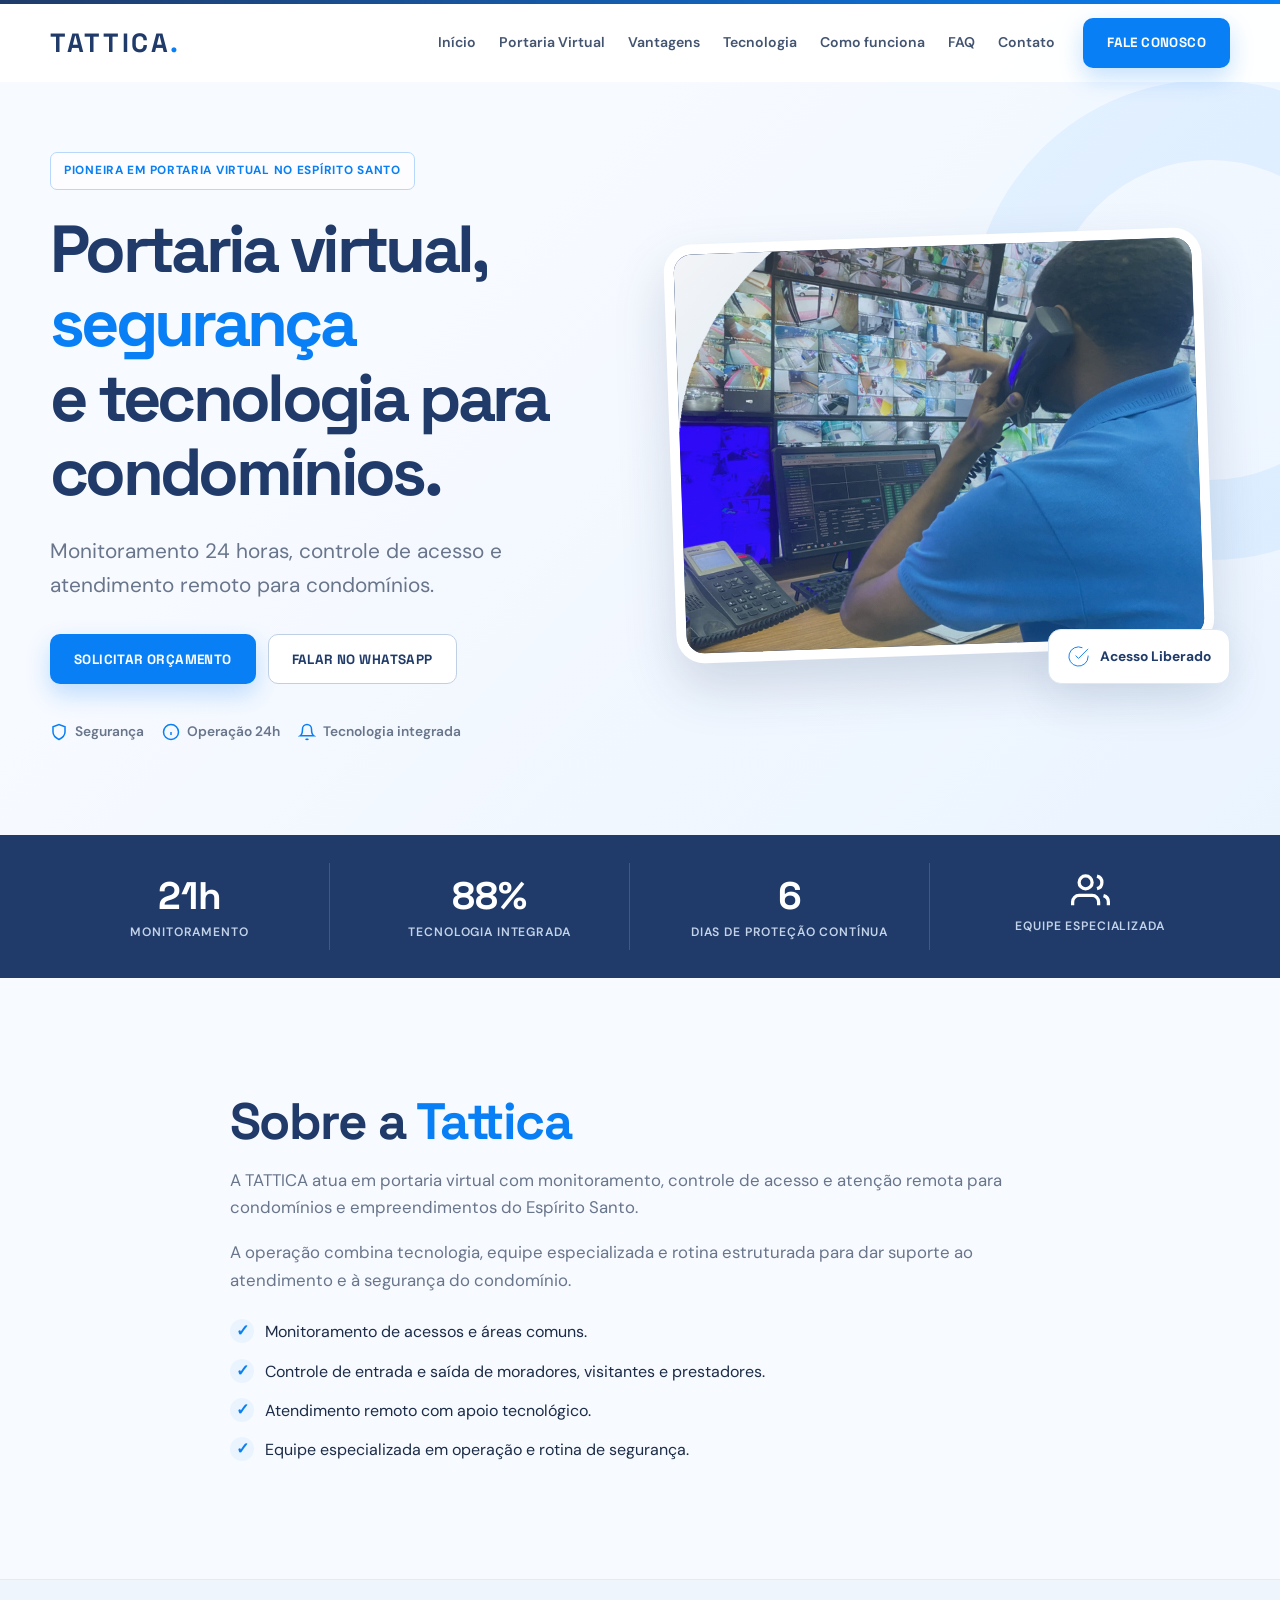
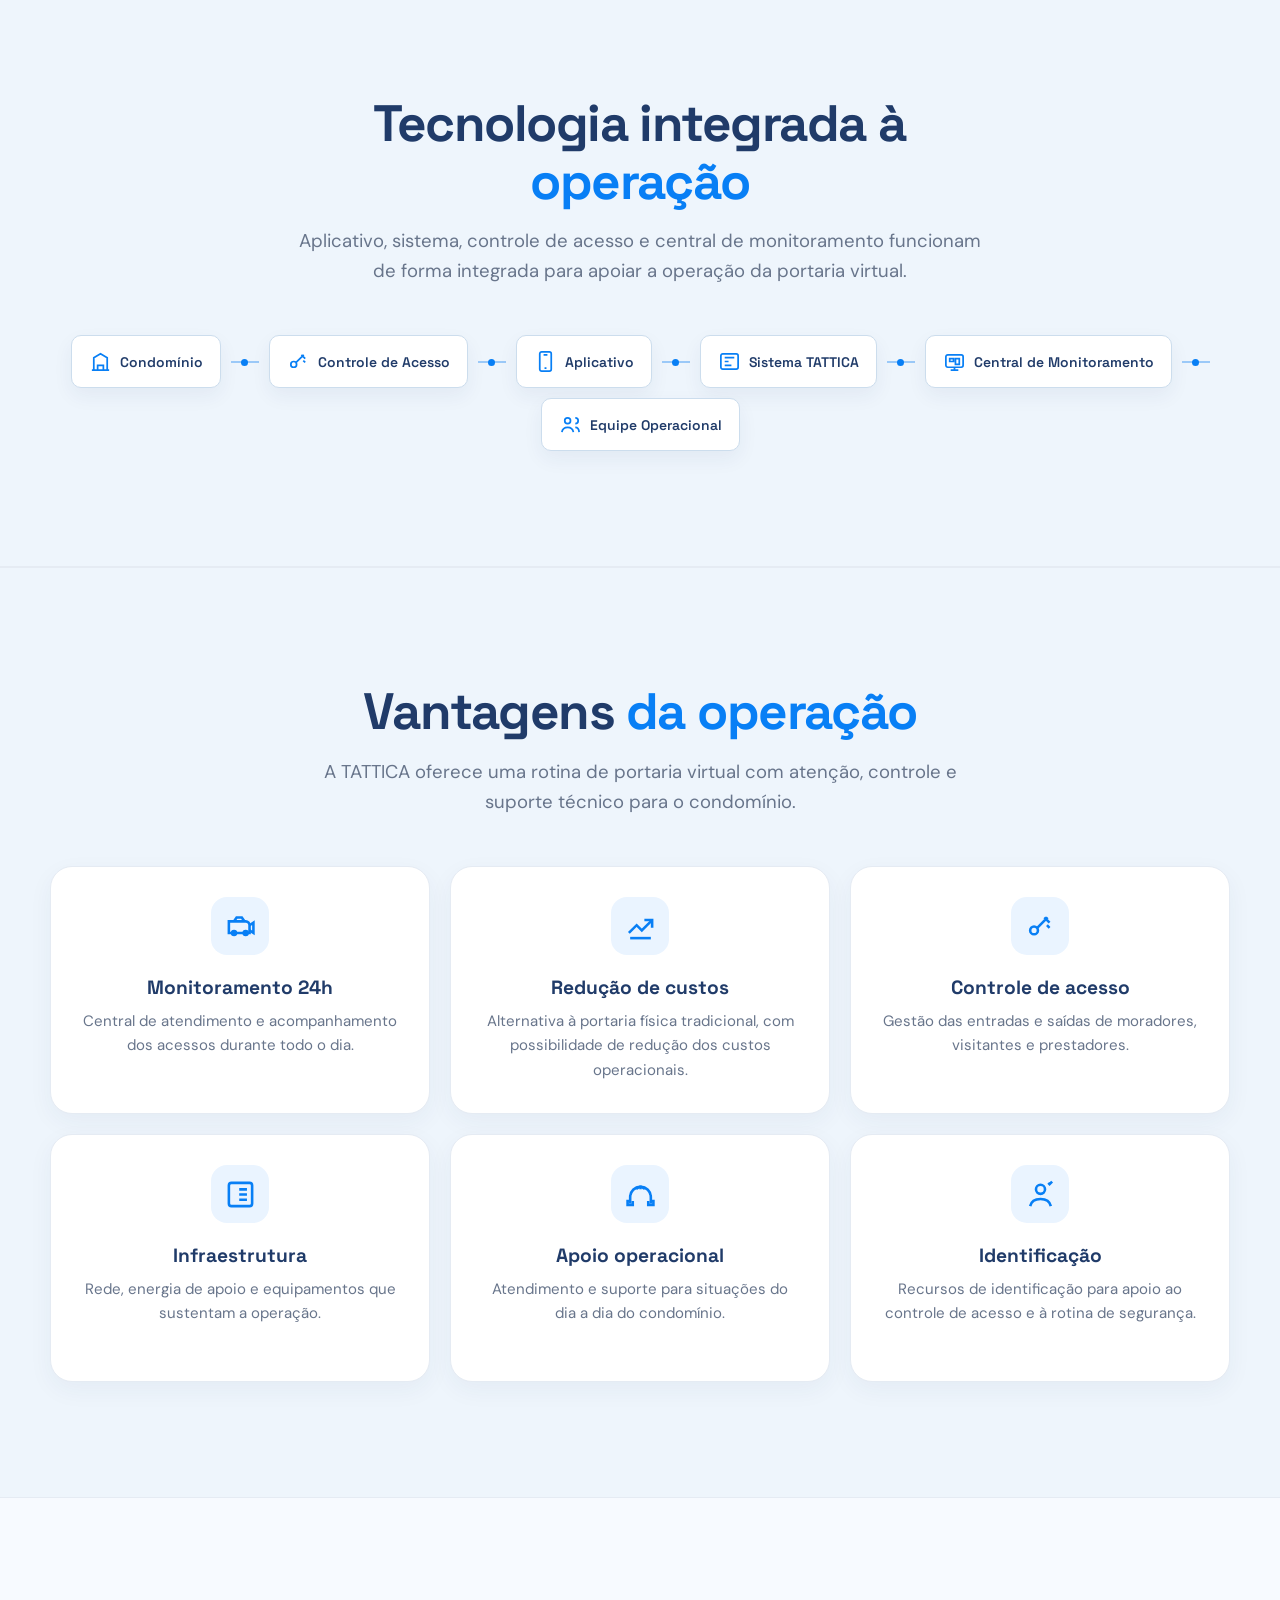
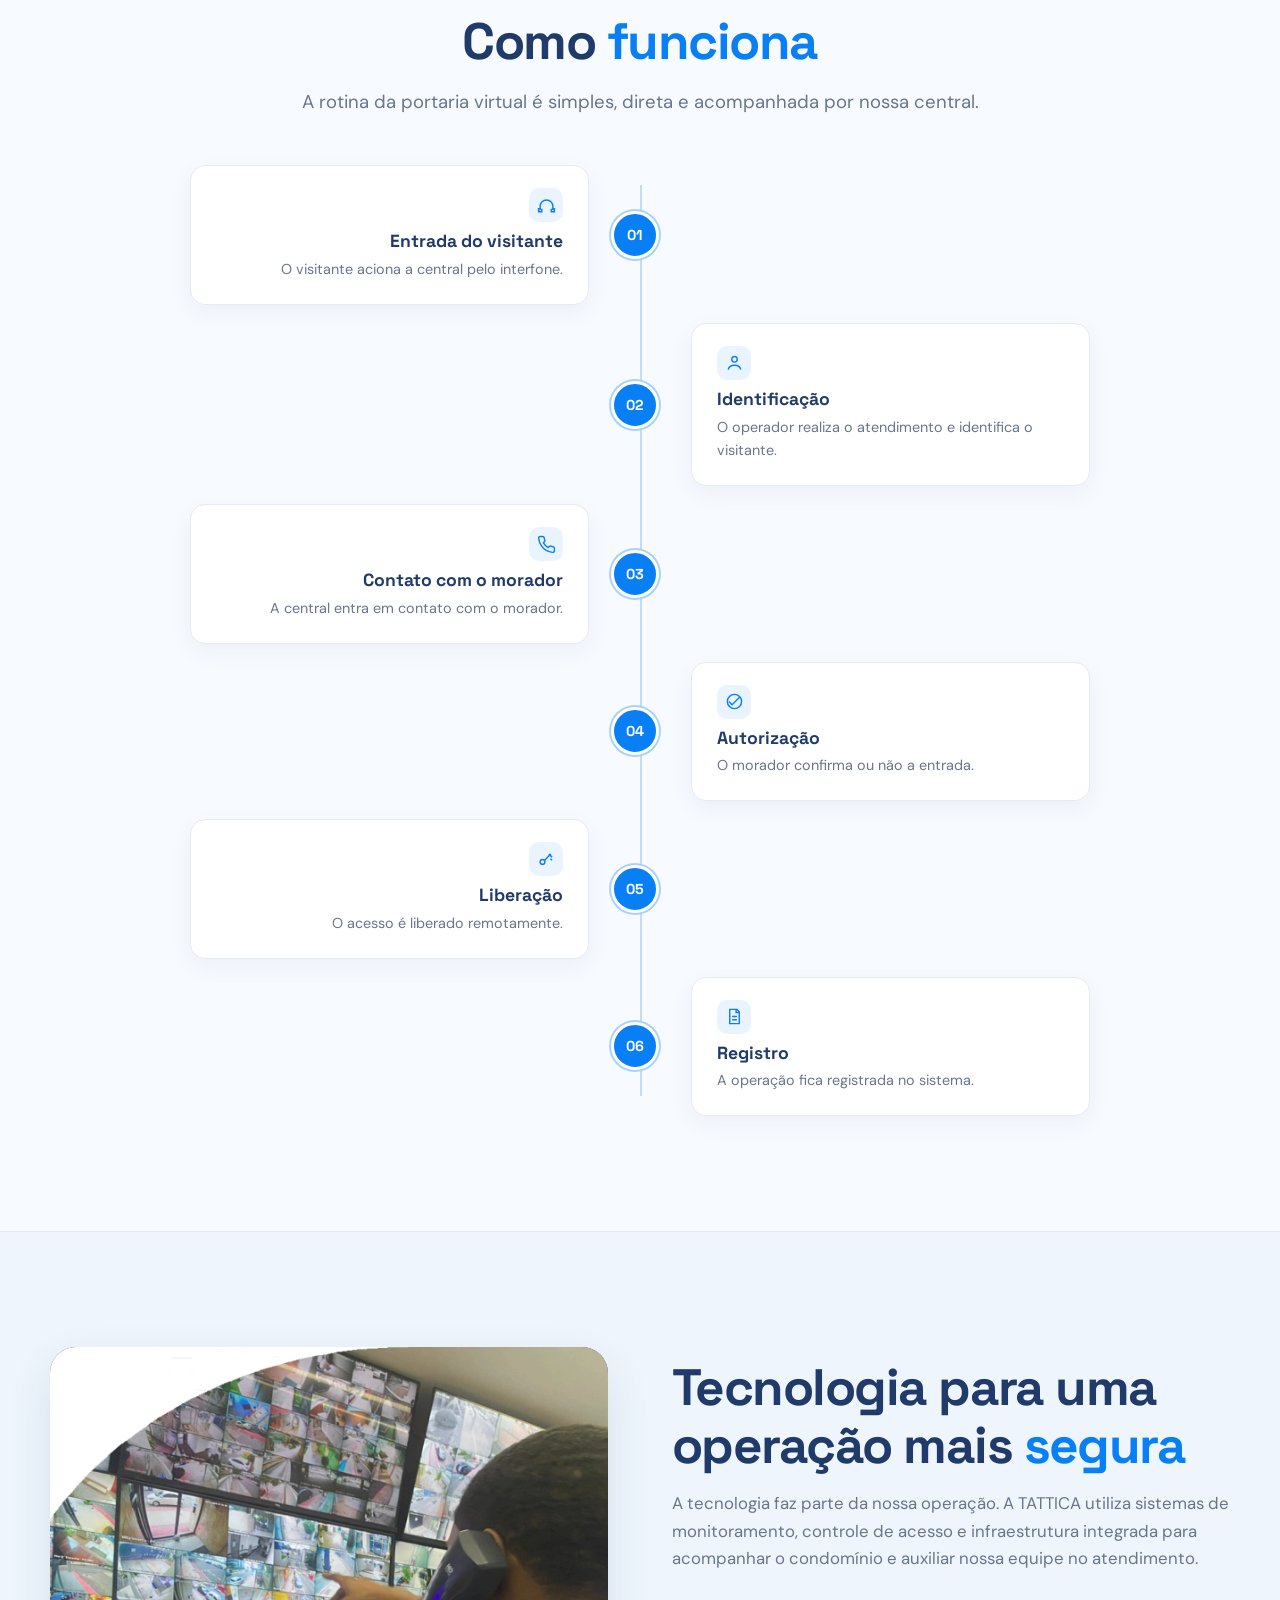
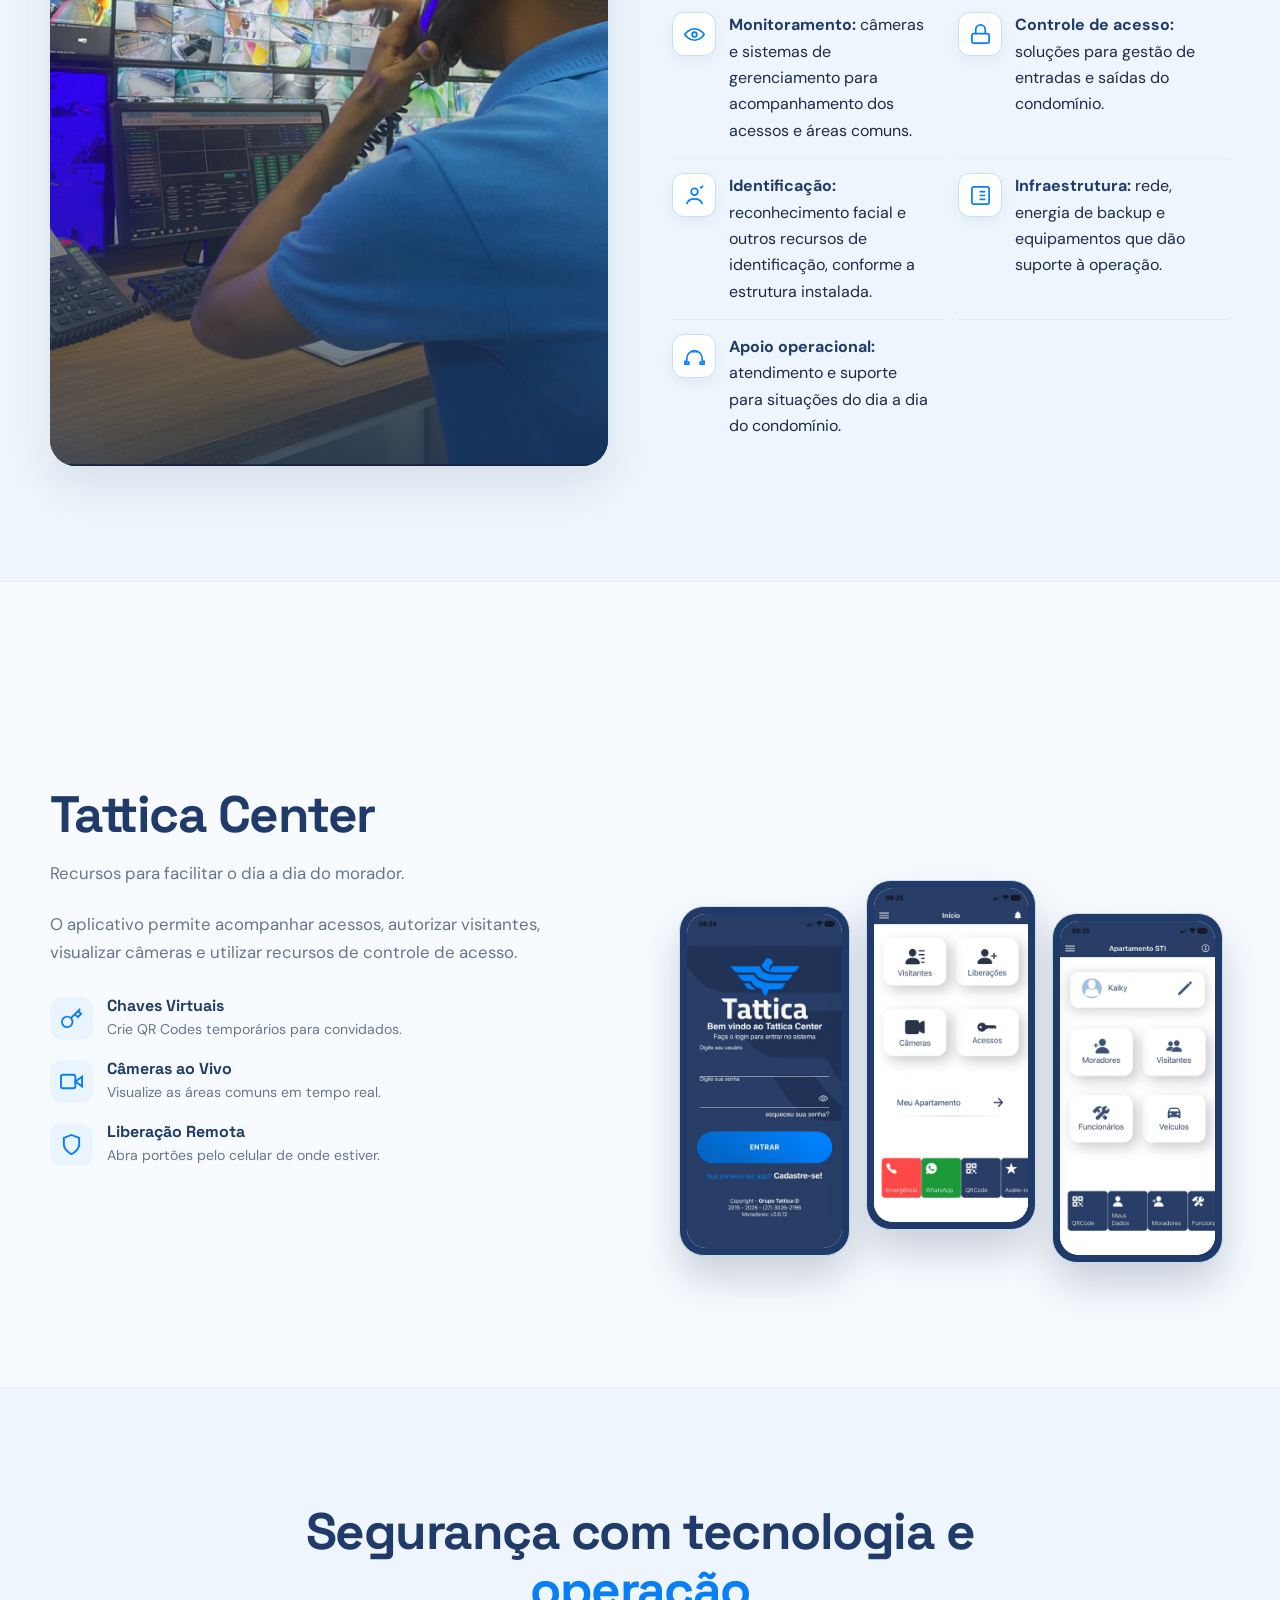
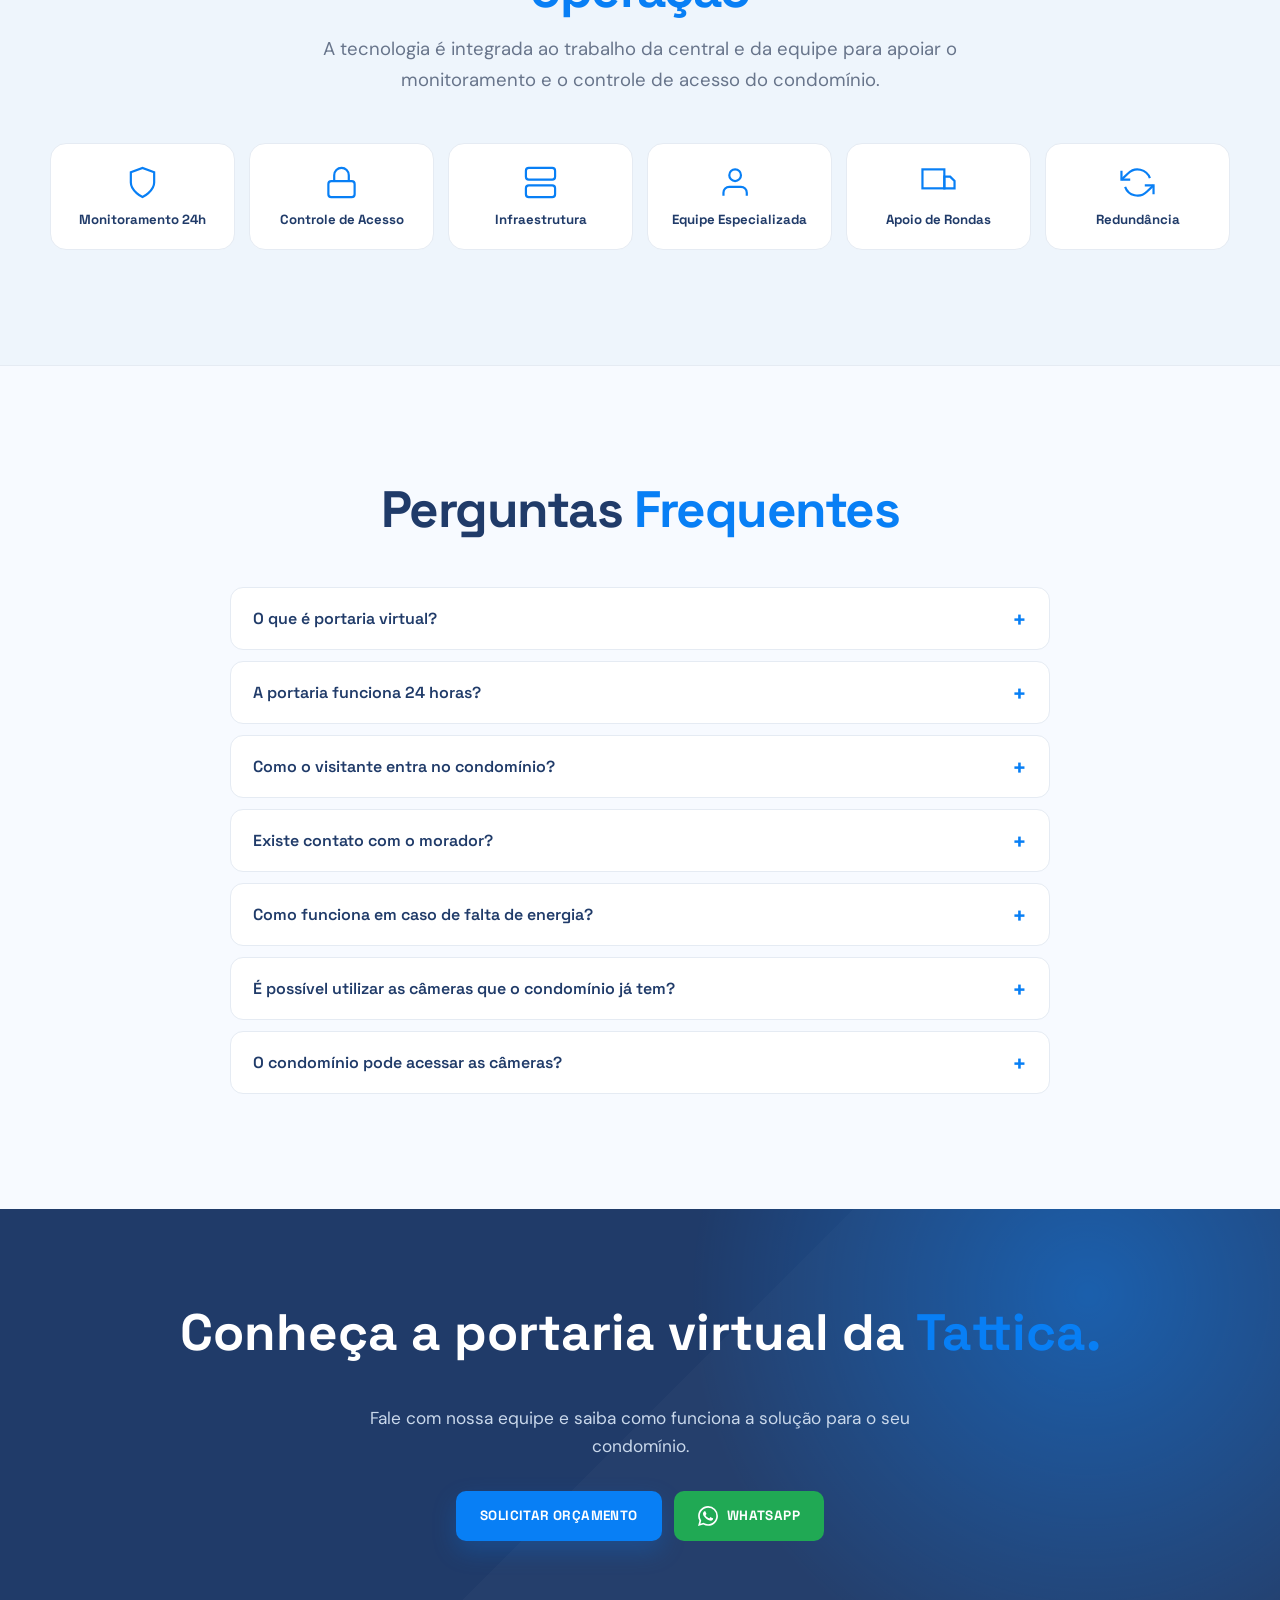
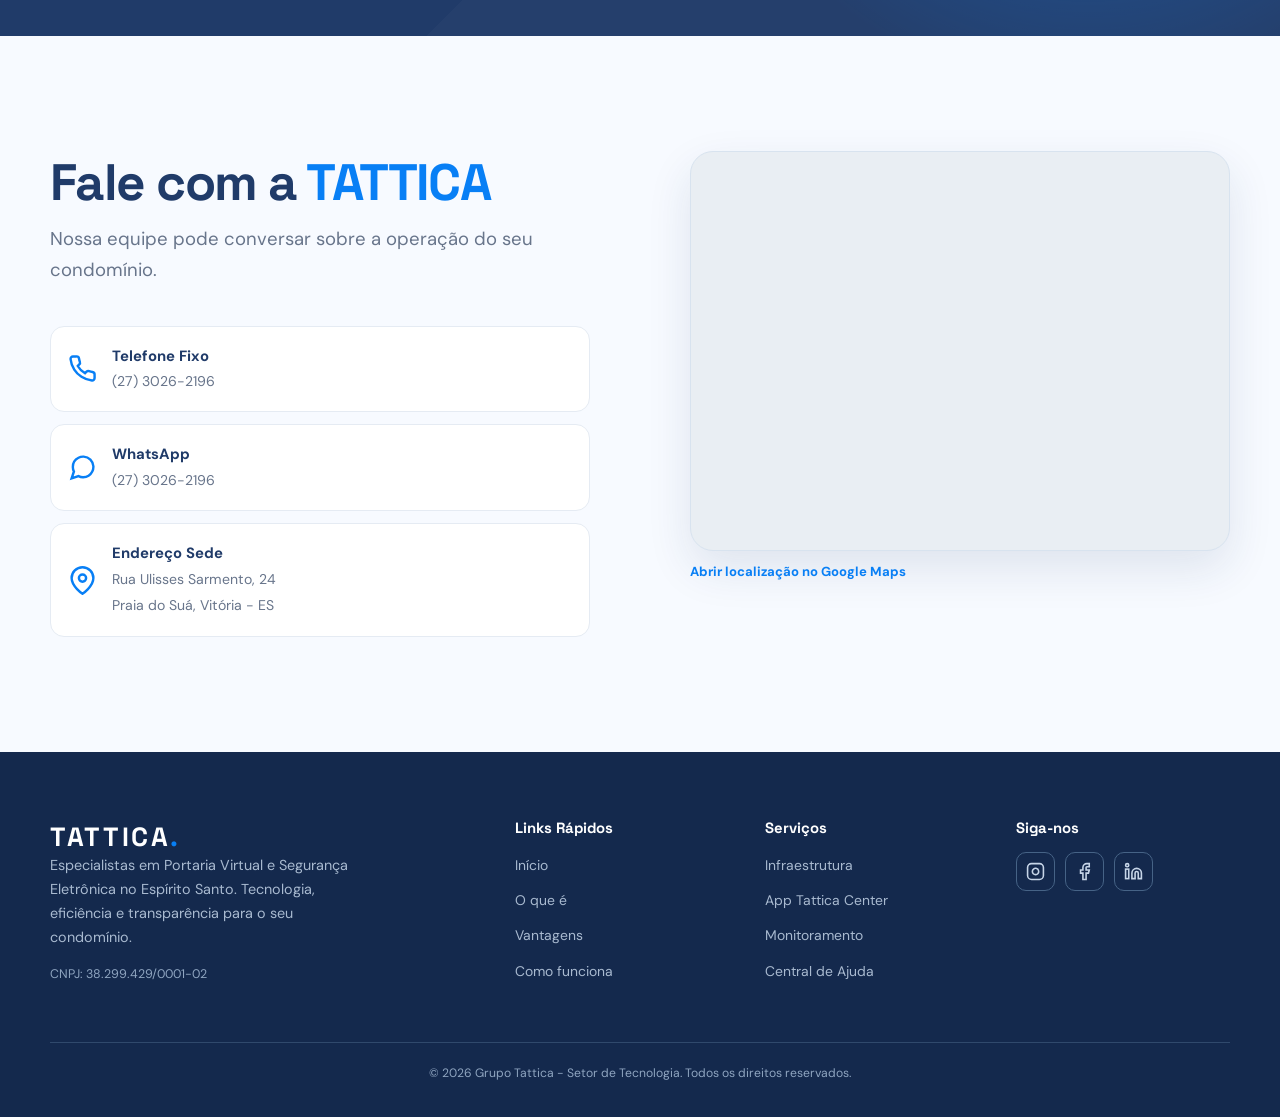
==== commit 17f6be67: "Resolve conflito entre dev e main" ====
--- a/Index.html
+++ b/Index.html
@@ -9,12 +9,11 @@
     <meta property="og:type" content="website">
     <title>TATTICA | Pioneira em Portaria Virtual no Espírito Santo</title>
     
-    <link rel="preconnect" href="https://fonts.googleapis.com">
-    <link rel="preconnect" href="https://fonts.gstatic.com" crossorigin>
-    <link href="https://fonts.googleapis.com/css2?family=Inter:wght@300;400;500;600&family=Montserrat:wght@500;600;700;800&display=swap" rel="stylesheet">
     <link rel="stylesheet" href="styles.css">
 </head>
 <body>
+
+    <a class="skip-link" href="#inicio">Ir para o conteúdo principal</a>
 
     <!-- 1. HEADER -->
     <header class="header" id="header">
@@ -23,7 +22,7 @@
                 TATTICA<span>.</span>
             </a>
             
-            <button class="menu-toggle" id="menu-toggle" aria-expanded="false" aria-controls="main-nav" aria-label="Abrir menu de navegação">
+            <button type="button" class="menu-toggle" id="menu-toggle" aria-expanded="false" aria-controls="main-nav" aria-label="Abrir menu de navegação">
                 <span class="hamburger"></span>
             </button>
 
@@ -115,16 +114,6 @@
                         <li>Equipe especializada em operação e rotina de segurança.</li>
                     </ul>
                 </div>
-                <!-- 4.1 VISUAL DA CENTRAL OPERACIONAL -->
-                <div class="about__visual animate-on-scroll">
-                    <div class="image-placeholder gradient-box photo-panel">
-                        <img src="images/central-operacao.jpg" alt="Central operacional TATTICA" class="section-photo" />
-                        <div class="placeholder-inner">
-                            <svg width="64" height="64" viewBox="0 0 24 24" fill="none" stroke="currentColor" stroke-width="1"><rect x="2" y="3" width="20" height="14" rx="2" ry="2"/><line x1="8" y1="21" x2="16" y2="21"/><line x1="12" y1="17" x2="12" y2="21"/></svg>
-                            <p>Central Operacional TATTICA</p>
-                        </div>
-                    </div>
-                </div>
             </div>
         </section>
 
@@ -136,17 +125,17 @@
                 </header>
 
                 <div class="ecosystem__flow animate-on-scroll">
-                    <div class="ecosystem__step">Condomínio</div>
+                    <div class="ecosystem__step"><svg viewBox="0 0 24 24" fill="none" stroke="currentColor" stroke-width="1.8"><path d="M3 21h18M5 21V8l7-4 7 4v13M9 21v-5h6v5M8 10h.01M12 10h.01M16 10h.01"/></svg><span>Condomínio</span></div>
                     <div class="ecosystem__connector"><span></span></div>
-                    <div class="ecosystem__step">Controle de Acesso</div>
+                    <div class="ecosystem__step"><svg viewBox="0 0 24 24" fill="none" stroke="currentColor" stroke-width="1.8"><circle cx="7" cy="15" r="3"/><path d="m9.5 13 8-8M15 5l4 4M17 11l2 2"/></svg><span>Controle de Acesso</span></div>
                     <div class="ecosystem__connector"><span></span></div>
-                    <div class="ecosystem__step">Aplicativo</div>
+                    <div class="ecosystem__step"><svg viewBox="0 0 24 24" fill="none" stroke="currentColor" stroke-width="1.8"><rect x="6" y="2" width="12" height="20" rx="2"/><path d="M10 5h4M11 19h2"/></svg><span>Aplicativo</span></div>
                     <div class="ecosystem__connector"><span></span></div>
-                    <div class="ecosystem__step">Sistema TATTICA</div>
+                    <div class="ecosystem__step"><svg viewBox="0 0 24 24" fill="none" stroke="currentColor" stroke-width="1.8"><rect x="3" y="4" width="18" height="16" rx="2"/><path d="M7 8h10M7 12h4M7 16h7"/></svg><span>Sistema TATTICA</span></div>
                     <div class="ecosystem__connector"><span></span></div>
-                    <div class="ecosystem__step">Central de Monitoramento</div>
+                    <div class="ecosystem__step"><svg viewBox="0 0 24 24" fill="none" stroke="currentColor" stroke-width="1.8"><rect x="3" y="5" width="18" height="13" rx="2"/><path d="M8 21h8M12 18v3M7 9h4v3H7zM13 9h4v6h-4z"/></svg><span>Central de Monitoramento</span></div>
                     <div class="ecosystem__connector"><span></span></div>
-                    <div class="ecosystem__step">Equipe Operacional</div>
+                    <div class="ecosystem__step"><svg viewBox="0 0 24 24" fill="none" stroke="currentColor" stroke-width="1.8"><circle cx="9" cy="8" r="3"/><path d="M3 20c.6-3.5 2.5-5 6-5s5.4 1.5 6 5M17 11a3 3 0 0 0 0-6M17 15c2.5 0 3.8 1.4 4 5"/></svg><span>Equipe Operacional</span></div>
                 </div>
             </div>
         </section>
@@ -161,32 +150,32 @@
                 
                 <div class="features__grid">
                     <div class="card animate-on-scroll">
-                        <div class="card__icon"><svg viewBox="0 0 24 24" fill="none" stroke="var(--primary)" stroke-width="2"><path d="M12 22s8-4 8-10V5l-8-3-8 3v7c0 6 8 10 8 10z"/></svg></div>
+                        <div class="card__icon"><svg viewBox="0 0 24 24" fill="none" stroke="var(--primary)" stroke-width="2"><path d="M3 8h13a3 3 0 0 1 3 3v6H3z"/><path d="m19 11 3-2v8l-3-2M7 8l2-3h4l2 3"/><circle cx="7" cy="17" r="1.5"/><circle cx="16" cy="17" r="1.5"/></svg></div>
                         <h3 class="card__title">Monitoramento 24h</h3>
                         <p class="card__desc">Central de atendimento e acompanhamento dos acessos durante todo o dia.</p>
                     </div>
                     <div class="card animate-on-scroll" style="transition-delay: 0.1s">
-                        <div class="card__icon"><svg viewBox="0 0 24 24" fill="none" stroke="var(--primary)" stroke-width="2"><line x1="12" y1="1" x2="12" y2="23"/><path d="M17 5H9.5a3.5 3.5 0 0 0 0 7h5a3.5 3.5 0 0 1 0 7H6"/></svg></div>
+                        <div class="card__icon"><svg viewBox="0 0 24 24" fill="none" stroke="var(--primary)" stroke-width="2"><path d="m3 17 6-6 4 4 8-8"/><path d="M15 7h6v6"/><path d="M4 21h16"/></svg></div>
                         <h3 class="card__title">Redução de custos</h3>
                         <p class="card__desc">Alternativa à portaria física tradicional, com possibilidade de redução dos custos operacionais.</p>
                     </div>
                     <div class="card animate-on-scroll" style="transition-delay: 0.2s">
-                        <div class="card__icon"><svg viewBox="0 0 24 24" fill="none" stroke="var(--primary)" stroke-width="2"><rect x="3" y="11" width="18" height="11" rx="2" ry="2"/><path d="M7 11V7a5 5 0 0 1 10 0v4"/></svg></div>
+                        <div class="card__icon"><svg viewBox="0 0 24 24" fill="none" stroke="var(--primary)" stroke-width="2"><circle cx="7" cy="15" r="3"/><path d="m9.5 13 8-8M15 5l4 4M17 11l2 2"/></svg></div>
                         <h3 class="card__title">Controle de acesso</h3>
                         <p class="card__desc">Gestão das entradas e saídas de moradores, visitantes e prestadores.</p>
                     </div>
                     <div class="card animate-on-scroll">
-                        <div class="card__icon"><svg viewBox="0 0 24 24" fill="none" stroke="var(--primary)" stroke-width="2"><polygon points="13 2 3 14 12 14 11 22 21 10 12 10 13 2"/></svg></div>
+                        <div class="card__icon"><svg viewBox="0 0 24 24" fill="none" stroke="var(--primary)" stroke-width="2"><rect x="3" y="3" width="18" height="18" rx="2"/><path d="M7 8h.01M7 12h.01M7 16h.01M11 8h6M11 12h6M11 16h6"/></svg></div>
                         <h3 class="card__title">Infraestrutura</h3>
                         <p class="card__desc">Rede, energia de apoio e equipamentos que sustentam a operação.</p>
                     </div>
                     <div class="card animate-on-scroll" style="transition-delay: 0.1s">
-                        <div class="card__icon"><svg viewBox="0 0 24 24" fill="none" stroke="var(--primary)" stroke-width="2"><circle cx="12" cy="12" r="10"/><path d="M12 16v-4"/><path d="M12 8h.01"/></svg></div>
+                        <div class="card__icon"><svg viewBox="0 0 24 24" fill="none" stroke="var(--primary)" stroke-width="2"><path d="M4 19v-5a8 8 0 0 1 16 0v5"/><path d="M4 17H2v3h4v-3M20 17h2v3h-4v-3"/><path d="M12 5v3M9 6l1 2M15 6l-1 2"/></svg></div>
                         <h3 class="card__title">Apoio operacional</h3>
                         <p class="card__desc">Atendimento e suporte para situações do dia a dia do condomínio.</p>
                     </div>
                     <div class="card animate-on-scroll" style="transition-delay: 0.2s">
-                        <div class="card__icon"><svg viewBox="0 0 24 24" fill="none" stroke="var(--primary)" stroke-width="2"><path d="M21 16V8a2 2 0 0 0-1-1.73l-7-4a2 2 0 0 0-2 0l-7 4A2 2 0 0 0 3 8v8a2 2 0 0 0 1 1.73l7 4a2 2 0 0 0 2 0l7-4A2 2 0 0 0 21 16z"/></svg></div>
+                        <div class="card__icon"><svg viewBox="0 0 24 24" fill="none" stroke="var(--primary)" stroke-width="2"><circle cx="12" cy="8" r="3.5"/><path d="M4 21c.8-3.6 3.3-5.5 8-5.5s7.2 1.9 8 5.5"/><path d="m18 3 1 1 2-2"/></svg></div>
                         <h3 class="card__title">Identificação</h3>
                         <p class="card__desc">Recursos de identificação para apoio ao controle de acesso e à rotina de segurança.</p>
                     </div>
@@ -206,6 +195,7 @@
                     <div class="timeline__item animate-on-scroll">
                         <div class="timeline__number">01</div>
                         <div class="timeline__content">
+                            <span class="timeline__icon"><svg viewBox="0 0 24 24" fill="none" stroke="currentColor" stroke-width="1.8"><path d="M4 18v-5a8 8 0 0 1 16 0v5"/><path d="M4 16H2v4h4v-4M20 16h2v4h-4v-4"/></svg></span>
                             <h3>Entrada do visitante</h3>
                             <p>O visitante aciona a central pelo interfone.</p>
                         </div>
@@ -213,6 +203,7 @@
                     <div class="timeline__item animate-on-scroll">
                         <div class="timeline__number">02</div>
                         <div class="timeline__content">
+                            <span class="timeline__icon"><svg viewBox="0 0 24 24" fill="none" stroke="currentColor" stroke-width="1.8"><circle cx="12" cy="8" r="3.5"/><path d="M4 21c.8-3.6 3.3-5.5 8-5.5s7.2 1.9 8 5.5"/></svg></span>
                             <h3>Identificação</h3>
                             <p>O operador realiza o atendimento e identifica o visitante.</p>
                         </div>
@@ -220,6 +211,7 @@
                     <div class="timeline__item animate-on-scroll">
                         <div class="timeline__number">03</div>
                         <div class="timeline__content">
+                            <span class="timeline__icon"><svg viewBox="0 0 24 24" fill="none" stroke="currentColor" stroke-width="1.8"><path d="M22 16.9v3a2 2 0 0 1-2.2 2A19.8 19.8 0 0 1 11.2 19a19.5 19.5 0 0 1-6-6A19.8 19.8 0 0 1 2.1 4.2 2 2 0 0 1 4.1 2h3a2 2 0 0 1 2 1.7c.1 1 .3 1.9.7 2.8a2 2 0 0 1-.5 2.1L8.1 9.9a16 16 0 0 0 6 6l1.3-1.3a2 2 0 0 1 2.1-.5c.9.4 1.8.6 2.8.7a2 2 0 0 1 1.7 2.1Z"/></svg></span>
                             <h3>Contato com o morador</h3>
                             <p>A central entra em contato com o morador.</p>
                         </div>
@@ -227,6 +219,7 @@
                     <div class="timeline__item animate-on-scroll">
                         <div class="timeline__number">04</div>
                         <div class="timeline__content">
+                            <span class="timeline__icon"><svg viewBox="0 0 24 24" fill="none" stroke="currentColor" stroke-width="1.8"><path d="m5 12 4 4L19 6"/><circle cx="12" cy="12" r="9"/></svg></span>
                             <h3>Autorização</h3>
                             <p>O morador confirma ou não a entrada.</p>
                         </div>
@@ -234,6 +227,7 @@
                     <div class="timeline__item animate-on-scroll">
                         <div class="timeline__number">05</div>
                         <div class="timeline__content">
+                            <span class="timeline__icon"><svg viewBox="0 0 24 24" fill="none" stroke="currentColor" stroke-width="1.8"><circle cx="7" cy="15" r="3"/><path d="m9.5 13 8-8M15 5l4 4M17 11l2 2"/></svg></span>
                             <h3>Liberação</h3>
                             <p>O acesso é liberado remotamente.</p>
                         </div>
@@ -241,6 +235,7 @@
                     <div class="timeline__item animate-on-scroll">
                         <div class="timeline__number">06</div>
                         <div class="timeline__content">
+                            <span class="timeline__icon"><svg viewBox="0 0 24 24" fill="none" stroke="currentColor" stroke-width="1.8"><path d="M6 3h9l3 3v15H6z"/><path d="M14 3v4h4M9 12h6M9 16h6"/></svg></span>
                             <h3>Registro</h3>
                             <p>A operação fica registrada no sistema.</p>
                         </div>
@@ -253,11 +248,8 @@
         <section id="tecnologia" class="technology section-padding bg-alt">
             <div class="container technology__container">
                 <div class="technology__visual animate-on-scroll">
-                    <div class="image-placeholder tech-box">
-                        <div class="placeholder-inner">
-                            <svg width="48" height="48" viewBox="0 0 24 24" fill="none" stroke="currentColor" stroke-width="1.5"><rect x="2" y="2" width="20" height="8" rx="2" ry="2"/><rect x="2" y="14" width="20" height="8" rx="2" ry="2"/><line x1="6" y1="6" x2="6.01" y2="6"/><line x1="6" y1="18" x2="6.01" y2="18"/></svg>
-                            <p>Infraestrutura e Servidores NVMS</p>
-                        </div>
+                    <div class="image-placeholder tech-box tech-photo-panel">
+                        <img src="images/central-operacao.jpg" alt="Operador acompanhando câmeras na central operacional TATTICA" class="section-photo" />
                     </div>
                 </div>
                 <div class="technology__content animate-on-scroll">
@@ -265,10 +257,11 @@
                     <p>A tecnologia faz parte da nossa operação. A TATTICA utiliza sistemas de monitoramento, controle de acesso e infraestrutura integrada para acompanhar o condomínio e auxiliar nossa equipe no atendimento.</p>
                     
                     <ul class="check-list">
-                        <li><strong>Monitoramento:</strong> câmeras e sistemas de gerenciamento para acompanhamento dos acessos e áreas comuns.</li>
-                        <li><strong>Controle de acesso:</strong> soluções para gestão de entradas e saídas do condomínio.</li>
-                        <li><strong>Identificação:</strong> reconhecimento facial e outros recursos de identificação, conforme a estrutura instalada.</li>
-                        <li><strong>Infraestrutura:</strong> rede, energia de backup e equipamentos que dão suporte à operação.</li>
+                        <li><span class="technology__icon"><svg viewBox="0 0 24 24" fill="none" stroke="currentColor" stroke-width="1.8"><path d="M2 12s3.5-6 10-6 10 6 10 6-3.5 6-10 6S2 12 2 12Z"/><circle cx="12" cy="12" r="2.5"/></svg></span><span><strong>Monitoramento:</strong> câmeras e sistemas de gerenciamento para acompanhamento dos acessos e áreas comuns.</span></li>
+                        <li><span class="technology__icon"><svg viewBox="0 0 24 24" fill="none" stroke="currentColor" stroke-width="1.8"><rect x="3" y="11" width="18" height="10" rx="2"/><path d="M7 11V7a5 5 0 0 1 10 0v4"/></svg></span><span><strong>Controle de acesso:</strong> soluções para gestão de entradas e saídas do condomínio.</span></li>
+                        <li><span class="technology__icon"><svg viewBox="0 0 24 24" fill="none" stroke="currentColor" stroke-width="1.8"><circle cx="12" cy="8" r="3.5"/><path d="M4 21c.8-3.6 3.3-5.5 8-5.5s7.2 1.9 8 5.5"/><path d="m18 3 1 1 2-2"/></svg></span><span><strong>Identificação:</strong> reconhecimento facial e outros recursos de identificação, conforme a estrutura instalada.</span></li>
+                        <li><span class="technology__icon"><svg viewBox="0 0 24 24" fill="none" stroke="currentColor" stroke-width="1.8"><rect x="3" y="3" width="18" height="18" rx="2"/><path d="M7 8h.01M7 12h.01M7 16h.01M11 8h6M11 12h6M11 16h6"/></svg></span><span><strong>Infraestrutura:</strong> rede, energia de backup e equipamentos que dão suporte à operação.</span></li>
+                        <li><span class="technology__icon"><svg viewBox="0 0 24 24" fill="none" stroke="currentColor" stroke-width="1.8"><path d="M4 19v-5a8 8 0 0 1 16 0v5"/><path d="M4 17H2v3h4v-3M20 17h2v3h-4v-3"/><path d="M12 5v3M9 6l1 2M15 6l-1 2"/></svg></span><span><strong>Apoio operacional:</strong> atendimento e suporte para situações do dia a dia do condomínio.</span></li>
                     </ul>
                 </div>
             </div>
@@ -308,68 +301,17 @@
                 </div>
                 
                 <div class="app__visual animate-on-scroll">
-                    <div class="smartphone-mockup">
-                        <div class="smartphone-notch"></div>
-                        <div class="smartphone-screen">
-                            <div class="app-ui">
-                                <div class="app-header">TATTICA CENTER</div>
-                                <div class="app-body">
-                                    <div class="app-hero">
-                                        <div class="app-hero__top">
-                                            <span>Portaria</span>
-                                            <span class="status-dot"></span>
-                                        </div>
-                                        <div class="app-hero__title">Condomínio Residencial</div>
-                                        <div class="app-hero__meta">Visitas hoje · 18</div>
-                                    </div>
-
-                                    <div class="app-grid">
-                                        <div class="app-mini-card">
-                                            <div class="app-mini-icon">
-                                                <svg viewBox="0 0 24 24" fill="none" stroke="currentColor" stroke-width="2"><rect x="3" y="11" width="18" height="11" rx="2" ry="2"/><path d="M7 11V7a5 5 0 0 1 10 0v4"/></svg>
-                                            </div>
-                                            <span>Portão</span>
-                                        </div>
-                                        <div class="app-mini-card">
-                                            <div class="app-mini-icon">
-                                                <svg viewBox="0 0 24 24" fill="none" stroke="currentColor" stroke-width="2"><path d="M21 2l-2 2m-7.61 7.61a5.5 5.5 0 1 1-7.778 7.778 5.5 5.5 0 0 1 7.777-7.777zm0 0L15.5 7.5m0 0l3 3L22 7l-3-3m-3.5 3.5L19 4"/></svg>
-                                            </div>
-                                            <span>QR</span>
-                                        </div>
-                                    </div>
-
-                                    <div class="app-camera app-photo-panel">
-                                        <div class="app-cam-header">Portaria Principal</div>
-                                        <div class="app-cam-feed">
-                                            <div class="photo-scene">
-                                                <div class="scene-glow"></div>
-                                                <div class="scene-gate"></div>
-                                                <div class="scene-car"></div>
-                                            </div>
-                                        </div>
-                                    </div>
-
-                                    <div class="app-feed">
-                                        <div class="feed-header">Últimos acessos</div>
-                                        <div class="feed-list">
-                                            <div class="feed-item">
-                                                <div class="feed-thumb thumb-one"></div>
-                                                <div class="feed-copy">
-                                                    <strong>Visita · 09:42</strong>
-                                                    <span>João da Silva</span>
-                                                </div>
-                                            </div>
-                                            <div class="feed-item">
-                                                <div class="feed-thumb thumb-two"></div>
-                                                <div class="feed-copy">
-                                                    <strong>Entrega · 08:15</strong>
-                                                    <span>Mercado Local</span>
-                                                </div>
-                                            </div>
-                                        </div>
-                                    </div>
-                                </div>
-                            </div>
+                    <div class="app-showcase">
+                        <div class="app-screen-gallery" aria-label="Telas do aplicativo Tattica Center">
+                            <figure class="app-screen-card app-screen-card--login">
+                                <div class="app-screen-frame"><img src="images/Celular3.jpeg" alt="Tela de login do Tattica Center" /></div>
+                            </figure>
+                            <figure class="app-screen-card app-screen-card--home">
+                                <div class="app-screen-frame"><img src="images/Celular2.jpeg" alt="Tela inicial do Tattica Center" /></div>
+                            </figure>
+                            <figure class="app-screen-card app-screen-card--apartment">
+                                <div class="app-screen-frame"><img src="images/Celular1.jpeg" alt="Tela Apartamento STI do Tattica Center" /></div>
+                            </figure>
                         </div>
                     </div>
                 </div>
@@ -508,7 +450,7 @@
                             <svg viewBox="0 0 24 24" fill="none" stroke="var(--primary)" stroke-width="2"><path d="M21 11.5a8.38 8.38 0 0 1-.9 3.8 8.5 8.5 0 0 1-7.6 4.7 8.38 8.38 0 0 1-3.8-.9L3 21l1.9-5.7a8.38 8.38 0 0 1-.9-3.8 8.5 8.5 0 0 1 4.7-7.6 8.38 8.38 0 0 1 3.8-.9h.5a8.48 8.48 0 0 1 8 8v.5z"/></svg>
                             <div>
                                 <strong>WhatsApp</strong>
-                                <span>(27) 99759-9938</span>
+                                <span>(27) 3026-2196</span>
                             </div>
                         </li>
                         <li>
@@ -522,10 +464,10 @@
                 </div>
                 
                 <div class="contact__map">
-                    <a href="https://maps.app.goo.gl/Avk3cpEX6ggy2bdf8" target="_blank" rel="noopener noreferrer" class="map-placeholder" aria-label="Abrir a localização da Sede Operacional TATTICA no Google Maps">
-                        <svg viewBox="0 0 24 24" fill="none" stroke="currentColor" stroke-width="1.5"><path d="M21 10c0 7-9 13-9 13s-9-6-9-13a9 9 0 0 1 18 0z"/><circle cx="12" cy="10" r="3"/></svg>
-                        <p>Sede Operacional TATTICA<br>Vitória - ES</p>
-                    </a>
+                    <div class="map-frame">
+                        <iframe src="https://www.google.com/maps?q=Rua+Ulisses+Sarmento,+24,+Praia+do+Su%C3%A1,+Vit%C3%B3ria+-+ES&output=embed" title="Mapa da Sede Operacional TATTICA em Vitória, Espírito Santo" loading="lazy" referrerpolicy="no-referrer-when-downgrade"></iframe>
+                    </div>
+                    <a href="https://maps.app.goo.gl/Avk3cpEX6ggy2bdf8" target="_blank" rel="noopener noreferrer" class="map-link">Abrir localização no Google Maps</a>
                 </div>
             </div>
         </section>
--- a/styles.css
+++ b/styles.css
@@ -1,1748 +1,90 @@
-/* =========================================
-   RESET E CONFIGURAÇÕES GERAIS
-   ========================================= */
-*, *::before, *::after {
-    margin: 0;
-    padding: 0;
-    box-sizing: border-box;
+@import url('https://fonts.googleapis.com/css2?family=DM+Sans:wght@400;500;600;700&family=Space+Grotesk:wght@500;600;700&display=swap');
+
+:root {
+    --navy: #203b69; --navy-deep: #14294d; --blue: #087ff5; --primary: #087ff5; --blue-soft: #eaf4ff;
+    --ink: #1c2c47; --muted: #68758b; --paper: #f7faff; --white: #fff;
+    --line: #e5ebf3; --green: #20a954; --shadow: 0 18px 45px rgba(31,56,96,.11);
+    --shadow-hover: 0 24px 52px rgba(31,56,96,.17); --radius: 22px;
+    --font-heading: 'Space Grotesk', sans-serif; --font-body: 'DM Sans', sans-serif;
+}
+*,*::before,*::after{box-sizing:border-box} html{scroll-behavior:smooth;scroll-padding-top:88px}
+body{margin:0;background:var(--paper);color:var(--ink);font:400 16px/1.65 var(--font-body);overflow-x:hidden}
+body::before{content:'';position:fixed;inset:0 0 auto;height:4px;background:linear-gradient(90deg,var(--navy),var(--blue));z-index:1100}
+h1,h2,h3,h4,p{margin-top:0} h1,h2,h3,h4{color:var(--navy);font-family:var(--font-heading);line-height:1.12}
+a{color:inherit;text-decoration:none;transition:color .2s ease,transform .2s ease,background .2s ease,box-shadow .2s ease}ul{list-style:none;padding:0;margin:0}img,svg{display:block;max-width:100%}button,a{-webkit-tap-highlight-color:transparent}:focus-visible{outline:3px solid rgba(8,127,245,.45);outline-offset:4px}
+.container{width:min(1180px,calc(100% - 40px));margin-inline:auto}.section-padding{padding:clamp(72px,9vw,124px) 0}.bg-alt{background:#eef5fc;border-block:1px solid var(--line)}
+.about__container{display:block;max-width:820px}
+.section-header{max-width:700px;margin:0 auto 48px;text-align:center}.section-title{margin-bottom:16px;font-size:clamp(2rem,4vw,3.25rem);letter-spacing:-.03em}.section-title span,.hero__title span,.cta-final span{color:var(--blue)}.section-subtitle{color:var(--muted);font-size:clamp(1rem,1.5vw,1.16rem)}
+.btn{display:inline-flex;align-items:center;justify-content:center;gap:9px;min-height:50px;padding:13px 23px;border:1px solid transparent;border-radius:10px;cursor:pointer;font:700 .84rem var(--font-heading);letter-spacing:.03em;text-transform:uppercase}.btn--primary{color:var(--white);background:var(--blue);box-shadow:0 10px 24px rgba(8,127,245,.24)}.btn--primary:hover,.btn--primary:focus-visible{background:#066bd0;transform:translateY(-2px);box-shadow:0 14px 28px rgba(8,127,245,.3)}.btn--outline{color:var(--navy);border-color:#bfd0e4;background:var(--white)}.btn--outline:hover,.btn--outline:focus-visible{color:var(--blue);border-color:var(--blue);transform:translateY(-2px)}.btn--whatsapp{color:var(--white);background:var(--green)}.btn--whatsapp:hover,.btn--whatsapp:focus-visible{background:#178e45;transform:translateY(-2px)}
+.skip-link{position:fixed;top:10px;left:16px;z-index:1200;padding:9px 14px;border-radius:8px;color:var(--white);background:var(--navy);transform:translateY(-160%)}.skip-link:focus{transform:translateY(0)}
+.header{position:fixed;top:4px;left:0;width:100%;height:78px;z-index:1000;background:rgba(255,255,255,.92);border-bottom:1px solid transparent;transition:box-shadow .25s ease,border-color .25s ease}.header.scrolled{border-color:var(--line);box-shadow:0 8px 24px rgba(31,56,96,.08);backdrop-filter:blur(12px)}.header__container{display:flex;align-items:center;justify-content:space-between;height:100%}.logo{color:var(--navy);font:700 1.65rem var(--font-heading);letter-spacing:.1em}.logo span{color:var(--blue)}.main-nav{display:flex;align-items:center;gap:28px}.nav-list{display:flex;align-items:center;gap:23px}.nav-link{position:relative;color:#435471;font-size:.88rem;font-weight:600}.nav-link::after{content:'';position:absolute;left:0;right:100%;bottom:-8px;height:2px;background:var(--blue);transition:right .2s ease}.nav-link:hover,.nav-link:focus-visible{color:var(--blue)}.nav-link:hover::after,.nav-link:focus-visible::after{right:0}.menu-toggle{display:none;width:44px;height:44px;padding:10px;border:0;border-radius:10px;background:var(--blue-soft);cursor:pointer}.hamburger,.hamburger::before,.hamburger::after{display:block;width:24px;height:2px;background:var(--navy);transition:transform .2s ease,opacity .2s ease}.hamburger{position:relative}.hamburger::before,.hamburger::after{content:'';position:absolute;left:0}.hamburger::before{top:-7px}.hamburger::after{top:7px}.menu-toggle.active .hamburger{background:transparent}.menu-toggle.active .hamburger::before{transform:translateY(7px) rotate(45deg)}.menu-toggle.active .hamburger::after{transform:translateY(-7px) rotate(-45deg)}
+.hero{position:relative;min-height:720px;padding:152px 0 92px;overflow:hidden;background:linear-gradient(135deg,#f7faff 35%,#eaf4ff 100%)}.hero::after{content:'';position:absolute;width:480px;height:480px;right:-170px;top:80px;border:80px solid rgba(8,127,245,.07);border-radius:50%;pointer-events:none}.hero__container{position:relative;display:grid;grid-template-columns:minmax(0,.92fr) minmax(380px,1.08fr);align-items:center;gap:clamp(40px,7vw,100px);z-index:1}.hero__content{max-width:600px}.tag{display:inline-flex;margin-bottom:22px;padding:8px 13px;border:1px solid #b7d8fa;border-radius:7px;color:var(--blue);background:rgba(255,255,255,.72);font-size:.74rem;font-weight:700;letter-spacing:.06em;text-transform:uppercase}.hero__title{margin-bottom:24px;font-size:clamp(2.6rem,5.2vw,4.75rem);letter-spacing:-.055em}.hero__description{max-width:530px;margin-bottom:32px;color:var(--muted);font-size:clamp(1.08rem,1.8vw,1.3rem)}.hero__buttons{display:flex;flex-wrap:wrap;gap:12px;margin-bottom:36px}.hero__trust{display:flex;flex-wrap:wrap;gap:18px}.trust-badge{display:inline-flex;align-items:center;gap:7px;color:var(--muted);font-size:.86rem;font-weight:600}.trust-badge svg{width:18px;height:18px;color:var(--blue)}.visual-composition{position:relative;width:min(100%,560px);aspect-ratio:1/.86;margin-left:auto}.visual-element--main{position:absolute;inset:6% 4% 7% 0;overflow:hidden;border:10px solid var(--white);border-radius:28px;background:var(--navy);box-shadow:var(--shadow-hover);transform:rotate(-2deg)}.hero-photo,.section-photo{width:100%;height:100%;object-fit:cover;object-position:58% 50%}.visual-element--main::after{content:'';position:absolute;inset:0;background:linear-gradient(135deg,rgba(20,41,77,.05),rgba(8,127,245,.3));pointer-events:none}.visual-element--float{position:absolute;right:0;bottom:1%;display:flex;align-items:center;gap:10px;padding:15px 18px;border:1px solid #dbe8f5;border-radius:13px;color:var(--navy);background:var(--white);box-shadow:var(--shadow);font-size:.86rem;font-weight:700;animation:float 5s ease-in-out infinite}.visual-element--float svg{width:23px;height:23px;color:var(--blue)}@keyframes float{50%{transform:translateY(-8px)}}
+.stats{padding:28px 0;background:var(--navy);color:var(--white)}.stats__container{display:grid;grid-template-columns:repeat(4,1fr);gap:20px}.stat-item{display:flex;flex-direction:column;gap:2px;padding:8px 20px;border-right:1px solid rgba(255,255,255,.15);text-align:center}.stat-item:last-child{border-right:0}.stat-value{color:var(--white);font:700 clamp(1.8rem,3vw,2.55rem) var(--font-heading)}.stat-label{color:#c3d3e9;font-size:.76rem;font-weight:600;letter-spacing:.07em;text-transform:uppercase}.icon-value svg{width:39px;height:39px;margin:0 auto 4px}
+.about__container,.technology__container,.app__container,.contact__container{display:grid;grid-template-columns:repeat(2,minmax(0,1fr));align-items:center;gap:clamp(40px,8vw,100px)}.about__content p,.technology__content>p,.app__content>p{color:var(--muted);font-size:1.05rem}.check-list{display:grid;gap:13px;margin-top:25px}.check-list li{display:flex;gap:11px;align-items:flex-start;color:var(--ink)}.check-list li::before{content:'✓';flex:0 0 24px;width:24px;height:24px;border-radius:50%;color:var(--blue);background:var(--blue-soft);text-align:center;line-height:24px;font-weight:700}.image-placeholder{position:relative;display:flex;min-height:360px;overflow:hidden;align-items:center;justify-content:center;border-radius:26px;background:var(--navy);box-shadow:var(--shadow)}.section-photo{position:absolute;inset:0;filter:saturate(1.08)}.image-placeholder::after{content:'';position:absolute;inset:0;background:linear-gradient(180deg,transparent 40%,rgba(20,41,77,.75))}.placeholder-inner{position:absolute;right:25px;bottom:21px;z-index:1;color:var(--white)}.placeholder-inner svg{color:#8dc5ff;margin-bottom:7px}.placeholder-inner p{margin:0;font-weight:700}
+.ecosystem__flow{display:flex;flex-wrap:wrap;align-items:center;justify-content:center;gap:10px}.ecosystem__step{display:flex;align-items:center;justify-content:center;gap:8px;padding:14px 17px;border:1px solid #ccdded;border-radius:10px;color:var(--navy);background:var(--white);box-shadow:0 8px 20px rgba(31,56,96,.06);font:600 .87rem var(--font-heading);text-align:center}.ecosystem__step svg{width:23px;height:23px;flex:none;color:var(--blue)}.ecosystem__step:hover{border-color:var(--blue);transform:translateY(-2px)}.ecosystem__connector{width:28px;height:2px;background:#9bc9f8}.ecosystem__connector span{display:block;width:7px;height:7px;margin:-2px auto;border-radius:50%;background:var(--blue)}
+.features__grid{display:grid;grid-template-columns:repeat(3,1fr);gap:20px}.card{position:relative;display:flex;min-height:248px;flex-direction:column;align-items:center;padding:30px;border:1px solid var(--line);border-radius:var(--radius);background:var(--white);box-shadow:0 8px 25px rgba(31,56,96,.05);text-align:center;transition:transform .25s ease,box-shadow .25s ease,border-color .25s ease}.card:hover,.card:focus-within{border-color:#b7d8fa;box-shadow:var(--shadow);transform:translateY(-6px)}.card__icon{display:grid;place-items:center;width:58px;height:58px;margin:0 auto 22px;border-radius:16px;background:var(--blue-soft)}.card__icon svg{width:31px;height:31px;color:var(--blue)}.card__title{margin-bottom:10px;font-size:1.2rem}.card__desc{margin:0;color:var(--muted);font-size:.94rem}
+.timeline{position:relative;display:grid;gap:18px;max-width:900px;margin:auto}.timeline::before{content:'';position:absolute;top:20px;bottom:20px;left:50%;width:2px;background:#beddfa}.timeline__item{position:relative;display:grid;grid-template-columns:1fr 58px 1fr;align-items:center;gap:22px;z-index:1}.timeline__number{grid-column:2;grid-row:1;display:grid;place-items:center;width:48px;height:48px;border:3px solid var(--white);border-radius:50%;color:var(--white);background:var(--blue);box-shadow:0 0 0 2px #a9d2f8;font:700 .9rem var(--font-heading)}.timeline__content{padding:22px 25px;border:1px solid var(--line);border-radius:15px;background:var(--white);box-shadow:0 8px 22px rgba(31,56,96,.05)}.timeline__item:nth-child(odd) .timeline__content{grid-column:1;text-align:right}.timeline__item:nth-child(even) .timeline__content{grid-column:3}.timeline__content h3{margin-bottom:6px;font-size:1.1rem}.timeline__content p{margin:0;color:var(--muted);font-size:.9rem}
+.tech-box{background:linear-gradient(135deg,var(--navy),#356da7)}.tech-box .placeholder-inner{position:relative;right:auto;bottom:auto;text-align:center}.tech-box .placeholder-inner svg{width:62px;height:62px}.app{background:#f7fbff}.app__features{display:grid;gap:19px;margin-top:30px}.app__feature{display:flex;gap:14px;align-items:flex-start}.app__feature-icon{display:grid;place-items:center;flex:0 0 43px;width:43px;height:43px;border-radius:12px;background:var(--blue-soft)}.app__feature-icon svg{width:23px;height:23px;color:var(--blue)}.app__feature h4{margin:0 0 3px;font-size:1rem}.app__feature p{margin:0;color:var(--muted);font-size:.88rem}.app__visual{display:flex;justify-content:center}
+.smartphone-mockup{position:relative;width:280px;height:560px;overflow:hidden;border:10px solid var(--navy);border-radius:38px;background:var(--navy);box-shadow:0 25px 50px rgba(31,56,96,.22)}.smartphone-notch{position:absolute;top:0;left:50%;z-index:10;width:110px;height:21px;transform:translateX(-50%);border-radius:0 0 13px 13px;background:var(--navy)}.smartphone-screen{width:100%;height:100%;overflow:hidden;color:var(--ink);background:var(--paper)}.app-ui{display:flex;flex-direction:column;height:100%}.app-header{padding:35px 16px 14px;color:var(--white);background:var(--blue);font:700 .78rem var(--font-heading);text-align:center}.app-body{display:flex;flex-direction:column;gap:11px;padding:13px}.app-hero{padding:13px;border-radius:14px;color:var(--white);background:var(--navy)}.app-hero__top{display:flex;justify-content:space-between;font-size:.67rem;text-transform:uppercase}.status-dot{width:8px;height:8px;border-radius:50%;background:#56d884}.app-hero__title{margin-top:8px;color:var(--white);font-size:1rem;font-weight:700}.app-hero__meta{font-size:.7rem;color:#bcd4ee}.app-grid{display:grid;grid-template-columns:repeat(2,1fr);gap:9px}.app-mini-card{display:flex;flex-direction:column;align-items:center;gap:5px;padding:10px;border:1px solid var(--line);border-radius:12px;background:var(--white);font-size:.7rem;font-weight:700}.app-mini-icon{display:grid;place-items:center;width:32px;height:32px;border-radius:9px;color:var(--blue);background:var(--blue-soft)}.app-mini-card svg{width:18px;height:18px}.app-camera{overflow:hidden;border-radius:12px;background:var(--navy-deep)}.app-cam-header{padding:8px 10px;color:var(--white);font-size:.66rem}.app-cam-feed{height:112px}.photo-scene{position:relative;width:100%;height:100%;overflow:hidden;background:linear-gradient(145deg,#457dad,#172b4d)}.scene-glow{position:absolute;top:17px;right:20px;width:46px;height:46px;border-radius:50%;background:#a7dcff;opacity:.7}.scene-gate{position:absolute;right:14px;bottom:12px;left:14px;height:39px;border-radius:8px 8px 0 0;background:#9ab1c6}.scene-car{position:absolute;bottom:12px;left:50%;width:70px;height:22px;transform:translateX(-50%);border-radius:8px 8px 3px 3px;background:#f5bd4d}.scene-car::before,.scene-car::after{content:'';position:absolute;bottom:-7px;width:13px;height:13px;border-radius:50%;background:var(--navy-deep)}.scene-car::before{left:8px}.scene-car::after{right:8px}.app-feed{padding-top:7px}.feed-header{padding:0 9px 6px;color:var(--muted);font-size:.65rem;font-weight:700;text-transform:uppercase}.feed-list{display:grid;gap:6px}.feed-item{display:flex;gap:8px;align-items:center;padding:6px;border-radius:9px;background:var(--white)}.feed-thumb{width:27px;height:27px;border-radius:7px;background:var(--blue-soft)}.thumb-two{background:#d9f6e3}.feed-copy{display:flex;flex-direction:column;color:var(--ink);font-size:.61rem;line-height:1.25}.feed-copy span{color:var(--muted)}
+.security__grid{display:grid;grid-template-columns:repeat(6,1fr);gap:14px}.sec-item{padding:21px 12px;border:1px solid var(--line);border-radius:16px;background:var(--white);text-align:center;transition:transform .2s ease,box-shadow .2s ease}.sec-item:hover{transform:translateY(-4px);box-shadow:var(--shadow)}.sec-item svg{width:35px;height:35px;margin:0 auto 13px;color:var(--blue)}.sec-item h4{margin:0;font-size:.83rem}.faq__container{max-width:820px}.faq__list{display:grid;gap:11px}.faq__item{overflow:hidden;border:1px solid var(--line);border-radius:13px;background:var(--white)}.faq__item summary{position:relative;padding:20px 52px 20px 22px;cursor:pointer;list-style:none;color:var(--navy);font:600 1rem var(--font-heading)}.faq__item summary::-webkit-details-marker{display:none}.faq__item summary::after{content:'+';position:absolute;right:22px;color:var(--blue);font-size:1.5rem;line-height:1}.faq__item[open] summary::after{content:'−'}.faq__item[open] summary{border-bottom:1px solid var(--line)}.faq__content{padding:17px 22px;color:var(--muted);font-size:.94rem}
+.cta-final{position:relative;overflow:hidden;padding:95px 0;color:var(--white);background:var(--navy);text-align:center}.cta-final__bg{position:absolute;inset:0;opacity:.45;background:radial-gradient(circle at 85% 20%,#168cff 0,transparent 35%),linear-gradient(135deg,transparent 50%,rgba(255,255,255,.05) 50%)}.cta-final__container{position:relative;z-index:1}.cta-final__container h2{color:var(--white);font-size:clamp(2rem,4vw,3.2rem)}.cta-final__container p{max-width:580px;margin:0 auto 30px;color:#c9d8eb;font-size:1.08rem}.cta-final__buttons{display:flex;justify-content:center;flex-wrap:wrap;gap:12px}.contact__container{align-items:start}.contact__info{padding-top:3px}.contact__info .section-title{margin-bottom:13px}.contact__list{display:grid;gap:12px}.contact__list li{display:flex;gap:15px;align-items:center;padding:17px;border:1px solid var(--line);border-radius:14px;background:var(--white)}.contact__list svg{flex:0 0 29px;width:29px;height:29px;color:var(--blue)}.contact__list strong{display:block;color:var(--navy);font-size:.93rem}.contact__list span{color:var(--muted);font-size:.88rem}.contact__map{display:grid;gap:10px}.map-frame{height:400px;overflow:hidden;border:1px solid #d8e3ef;border-radius:23px;background:#e9eef3;box-shadow:var(--shadow)}.map-frame iframe{display:block;width:100%;height:100%;border:0}.map-link{justify-self:start;color:var(--blue);font-size:.82rem;font-weight:700}.map-link:hover{color:var(--navy);text-decoration:underline}
+.footer{padding:68px 0 22px;color:#bdcce0;background:var(--navy-deep)}.footer .logo,.footer__title{color:var(--white)}.footer__grid{display:grid;grid-template-columns:2fr 1fr 1fr 1fr;gap:36px;margin-bottom:45px}.footer__desc{max-width:320px;color:#a9bad0;font-size:.9rem}.footer__cnpj{color:#8fa5c0;font-size:.78rem}.footer__title{margin-bottom:15px;font-size:.93rem}.footer__links ul{display:grid;gap:9px}.footer__links a{color:#a9bad0;font-size:.87rem}.footer__links a:hover{color:var(--white)}.social-icons{display:flex;gap:10px}.social-icons a{display:grid;place-items:center;width:39px;height:39px;border:1px solid #466386;border-radius:10px;color:#c6d5e8}.social-icons a:hover{color:var(--white);border-color:var(--blue);background:var(--blue)}.social-icons svg{width:19px;height:19px}.footer__bottom{padding-top:20px;border-top:1px solid #30496c;color:#8fa5c0;font-size:.76rem;text-align:center}
+.back-to-top{position:fixed;right:23px;bottom:23px;z-index:90;display:grid;place-items:center;width:46px;height:46px;border:0;border-radius:13px;color:var(--white);background:var(--blue);box-shadow:var(--shadow);cursor:pointer;opacity:0;visibility:hidden;transform:translateY(12px);transition:.25s ease}.back-to-top.show{opacity:1;visibility:visible;transform:translateY(0)}.back-to-top svg{width:22px;height:22px}.animate-on-scroll{opacity:0;transform:translateY(20px);transition:opacity .6s ease,transform .6s ease}.animate-on-scroll.is-visible{opacity:1;transform:translateY(0)}
+@media (max-width:1023px){.menu-toggle{display:block}.main-nav{position:fixed;inset:82px 0 auto;display:flex;flex-direction:column;align-items:stretch;gap:25px;padding:28px 20px 34px;border-bottom:1px solid var(--line);background:var(--white);box-shadow:0 20px 30px rgba(31,56,96,.12);transform:translateY(-140%);transition:transform .25s ease}.main-nav.active{transform:translateY(0)}.nav-list{display:grid;gap:0}.nav-list li{border-bottom:1px solid var(--line)}.nav-link{display:block;padding:13px 3px;font-size:1rem}.nav-link::after{display:none}.nav-cta{width:100%}.hero__container{grid-template-columns:1fr}.hero__content{max-width:680px}.visual-composition{margin:0 auto}.security__grid{grid-template-columns:repeat(3,1fr)}}
+@media (max-width:767px){.container{width:min(100% - 32px,560px)}.header{height:70px}.main-nav{inset:74px 0 auto}.hero{min-height:auto;padding:125px 0 66px}.hero__title{font-size:clamp(2.45rem,12vw,3.7rem)}.hero__buttons .btn{width:100%}.hero__trust{display:grid;gap:10px}.visual-composition{width:100%}.visual-element--float{right:-4px;font-size:.76rem}.stats__container{grid-template-columns:repeat(2,1fr);gap:11px}.stat-item{padding:10px 7px;border-right:0}.stat-label{font-size:.65rem}.about__container,.technology__container,.app__container,.contact__container{grid-template-columns:1fr;gap:42px}.technology__visual{order:2}.technology__content{order:1}.section-title{font-size:2.1rem}.features__grid{grid-template-columns:1fr}.ecosystem__connector{width:2px;height:14px}.timeline::before{left:22px}.timeline__item{grid-template-columns:46px 1fr;gap:13px}.timeline__number{grid-column:1;width:42px;height:42px}.timeline__item:nth-child(odd) .timeline__content,.timeline__item:nth-child(even) .timeline__content{grid-column:2;text-align:left}.timeline__content{padding:17px}.security__grid{grid-template-columns:repeat(2,1fr)}.footer__grid{grid-template-columns:repeat(2,1fr);gap:30px 22px}.footer__brand{grid-column:1/-1}.smartphone-mockup{width:260px;height:520px}.map-placeholder{min-height:280px}}
+.timeline__icon{display:inline-grid;place-items:center;width:34px;height:34px;margin-bottom:10px;border-radius:10px;color:var(--blue);background:var(--blue-soft)}.timeline__icon svg{width:19px;height:19px}
+@media (prefers-reduced-motion:reduce){*,*::before,*::after{animation-duration:.01ms!important;transition-duration:.01ms!important;scroll-behavior:auto!important}}
+
+/* Destaques de tecnologia e aplicativo */
+.technology__container { gap: clamp(34px, 5vw, 68px); }
+.technology__visual { align-self: stretch; }
+.tech-photo-panel { height: 100%; min-height: 440px; }
+.tech-photo-panel .section-photo { object-position: 52% center; }
+.tech-photo-panel .placeholder-inner { left: 25px; right: auto; }
+.technology__content { padding-block: 12px; }
+.technology__content .check-list { gap: 12px; }
+.technology__content .check-list li { padding: 14px 16px 14px 0; border-bottom: 1px solid var(--line); }
+.technology__content .check-list li:last-child { border-bottom: 0; }
+.technology__content .check-list li::before { display: none; }
+.technology__icon { display: grid; flex: 0 0 44px; place-items: center; width: 44px; height: 44px; margin-right: 2px; border: 1px solid #c6e0f9; border-radius: 12px; color: var(--blue); background: var(--white); box-shadow: 0 5px 14px rgba(31,56,96,.06); }
+.technology__icon svg { width: 23px; height: 23px; }
+.technology__content .check-list strong { display: inline; color: var(--navy); }
+.app { padding-top: clamp(70px, 8vw, 100px); padding-bottom: clamp(76px, 9vw, 120px); }
+.app__container { gap: clamp(30px, 5vw, 72px); }
+.app__content { max-width: 510px; }
+.app__visual { min-height: 535px; align-items: center; }
+.app-showcase { position: relative; width: min(100%, 540px); min-height: 535px; }
+.app-original-photo { position: absolute; top: 42px; left: 0; width: 72%; height: 280px; margin: 0; overflow: hidden; border: 8px solid var(--white); border-radius: 24px; background: var(--navy); box-shadow: var(--shadow); transform: rotate(-3deg); }
+.app-original-photo img { width: 100%; height: 100%; object-fit: cover; object-position: 52% center; }
+.app-original-photo::after { content: ''; position: absolute; inset: 0; background: linear-gradient(180deg, transparent 48%, rgba(20,41,77,.7)); pointer-events: none; }
+.app-original-photo figcaption { position: absolute; right: 15px; bottom: 12px; left: 15px; z-index: 1; display: flex; align-items: center; gap: 7px; color: var(--white); font: 600 .76rem var(--font-heading); }
+.app-original-photo .status-dot { width: 7px; height: 7px; }
+.app-showcase .smartphone-mockup { position: absolute; right: 0; bottom: 0; z-index: 2; width: 250px; height: 500px; }
+.app-legacy-mockup { display: none; }
+.app-showcase { min-height: 590px; width: min(100%, 620px); }
+.app-screen-gallery { display: flex; align-items: flex-end; justify-content: center; gap: 16px; height: 590px; padding: 18px 4px 32px; }
+.app-screen-card { position: relative; width: 31%; margin: 0; padding: 7px; border: 1px solid #c9dced; border-radius: 25px; background: var(--navy); box-shadow: 0 22px 42px rgba(20,41,77,.2); transform: translateY(16px); transition: transform .25s ease, box-shadow .25s ease; }
+.app-screen-card:nth-child(2) { z-index: 2; transform: translateY(-10px); }
+.app-screen-card:nth-child(3) { transform: translateY(23px); }
+.app-screen-card:hover { z-index: 3; transform: translateY(-16px) rotate(1deg); box-shadow: 0 28px 48px rgba(20,41,77,.28); }
+.app-screen-frame { position: relative; overflow: hidden; aspect-ratio: 740 / 1600; border-radius: 19px; background: #eaf4ff; }
+.app-screen-frame img { width: 100%; height: 100%; object-fit: contain; object-position: center; }
+.app-screen-frame img:not([src]), .app-screen-frame img[src$="app-login.png"], .app-screen-frame img[src$="app-inicio.png"], .app-screen-frame img[src$="app-apartamento.png"] { background: #eaf4ff; }
+.technology__content .check-list { grid-template-columns: repeat(2, minmax(0, 1fr)); gap: 0 14px; }
+.technology__content .check-list li { min-height: 94px; }
+
+@media (max-width: 767px) {
+    .technology__visual { min-height: 0; }
+    .tech-photo-panel { min-height: 340px; }
+    .technology__content { padding-block: 0; }
+    .technology__content .check-list li { padding-right: 0; }
+    .app__visual { min-height: 0; }
+    .technology__content .check-list { grid-template-columns: 1fr; }
+    .technology__content .check-list li { min-height: 0; }
+    .app-showcase { width: calc(100vw - 32px); min-height: 0; }
+    .app-screen-gallery { justify-content: flex-start; overflow-x: auto; scroll-snap-type: x mandatory; scrollbar-width: thin; height: auto; padding: 18px 18px 28px 6px; }
+    .app-screen-card, .app-screen-card:nth-child(2), .app-screen-card:nth-child(3) { flex: 0 0 48%; width: 48%; transform: none; scroll-snap-align: center; }
+    .app-screen-card:hover { transform: translateY(-5px); }
 }
 
-html {
-    scroll-behavior: smooth;
-    scroll-padding-top: 80px; /* Compensa o header fixo */
-}
-
-/* =========================================
-   VARIÁVEIS
-   ========================================= */
-:root {
-    /* Cores */
-    --bg-dark: #070B11;
-    --bg-alt: #0D131C;
-    --bg-card: #121A25;
-    
-    --primary: #0082FF;
-    --primary-dark: #005FBB;
-    --primary-glow: rgba(0, 130, 255, 0.25);
-    
-    --text-light: #F8FAFC;
-    --text-muted: #94A3B8;
-    
-    --border-color: rgba(255, 255, 255, 0.08);
-    --border-hover: rgba(0, 130, 255, 0.5);
-    
-    --whatsapp: #25D366;
-    --whatsapp-dark: #1EBE5A;
-
-    /* Tipografia Responsiva */
-    --font-heading: 'Montserrat', sans-serif;
-    --font-body: 'Inter', sans-serif;
-    
-    --text-xs: clamp(0.75rem, 0.8vw, 0.875rem);
-    --text-sm: clamp(0.875rem, 1vw, 1rem);
-    --text-base: clamp(1rem, 1.2vw, 1.125rem);
-    --text-lg: clamp(1.125rem, 1.5vw, 1.25rem);
-    --text-xl: clamp(1.25rem, 2vw, 1.5rem);
-    --title-sm: clamp(1.5rem, 3vw, 1.75rem);
-    --title-md: clamp(1.75rem, 4vw, 2.5rem);
-    --title-lg: clamp(2.5rem, 6vw, 4rem);
-    
-    /* Espaçamentos */
-    --space-sm: 16px;
-    --space-md: 32px;
-    --space-lg: 64px;
-    --space-xl: 100px;
-}
-
-<<<<<<< Updated upstream
-/* Preferência de Movimento Reduzido */
-@media (prefers-reduced-motion: reduce) {
-    *, *::before, *::after {
-        animation-duration: 0.01ms !important;
-        animation-iteration-count: 1 !important;
-        transition-duration: 0.01ms !important;
-        scroll-behavior: auto !important;
-    }
-}
-
-/* =========================================
-   GLOBAL
-   ========================================= */
-body {
-    background-color: var(--bg-dark);
-    color: var(--text-light);
-    font-family: var(--font-body);
-    line-height: 1.6;
-    overflow-x: hidden;
-}
-
-h1, h2, h3, h4, h5, h6 {
-    font-family: var(--font-heading);
-    line-height: 1.2;
-    color: var(--text-light);
-}
-
-a {
-    text-decoration: none;
-    color: inherit;
-    transition: all 0.3s ease;
-}
-
-ul {
-    list-style: none;
-}
-
-img, svg {
-    max-width: 100%;
-    display: block;
-}
-
-.container {
-    width: 100%;
-    max-width: 1280px;
-    margin: 0 auto;
-    padding: 0 24px;
-}
-
-.section-padding {
-    padding: var(--space-lg) 0;
-}
-
-@media (min-width: 768px) {
-    .section-padding { padding: var(--space-xl) 0; }
-}
-
-.bg-alt {
-    background-color: var(--bg-alt);
-    border-top: 1px solid var(--border-color);
-    border-bottom: 1px solid var(--border-color);
-}
-
-.section-header {
-    text-align: center;
-    max-width: 700px;
-    margin: 0 auto var(--space-lg) auto;
-}
-
-.section-title {
-    font-size: clamp(2rem, 3vw, 3rem);
-    margin-bottom: var(--space-sm);
-    letter-spacing: -0.04em;
-}
-
-.section-title span {
-    color: var(--primary);
-}
-
-.section-subtitle {
-    color: var(--text-muted);
-    font-size: clamp(1rem, 1.6vw, 1.35rem);
-    line-height: 1.6;
-}
-
-/* =========================================
-   BOTÕES
-   ========================================= */
-.btn {
-    display: inline-flex;
-    align-items: center;
-    justify-content: center;
-    gap: 8px;
-    padding: 14px 28px;
-    border-radius: 8px;
-    font-family: var(--font-heading);
-    font-weight: 600;
-    font-size: var(--text-sm);
-    text-transform: uppercase;
-    letter-spacing: 0.5px;
-    cursor: pointer;
-    border: 1px solid transparent;
-}
-
-.btn--primary {
-    background-color: var(--primary);
-    color: #fff;
-    box-shadow: 0 4px 20px var(--primary-glow);
-}
-
-.btn--primary:hover, .btn--primary:focus-visible {
-    background-color: var(--primary-dark);
-    box-shadow: 0 6px 25px var(--primary-glow);
-    transform: translateY(-2px);
-}
-
-.btn--outline {
-    background-color: transparent;
-    border-color: var(--border-color);
-    color: var(--text-light);
-}
-
-.btn--outline:hover, .btn--outline:focus-visible {
-    border-color: var(--primary);
-    color: var(--primary);
-    background-color: rgba(0, 130, 255, 0.05);
-}
-
-.btn--whatsapp {
-    background-color: var(--whatsapp);
-    color: #fff;
-    box-shadow: 0 4px 20px rgba(37, 211, 102, 0.2);
-}
-
-.btn--whatsapp:hover, .btn--whatsapp:focus-visible {
-    background-color: var(--whatsapp-dark);
-    transform: translateY(-2px);
-}
-
-/* =========================================
-   HEADER
-   ========================================= */
-.header {
-    position: fixed;
-    top: 0;
-    left: 0;
-    width: 100%;
-    height: 80px;
-    z-index: 1000;
-    background-color: transparent;
-    transition: background-color 0.4s ease, backdrop-filter 0.4s ease, border-bottom 0.4s ease;
-}
-
-.header.scrolled {
-    background-color: rgba(7, 11, 17, 0.9);
-    backdrop-filter: blur(12px);
-    -webkit-backdrop-filter: blur(12px);
-    border-bottom: 1px solid var(--border-color);
-}
-
-.header__container {
-    display: flex;
-    justify-content: space-between;
-    align-items: center;
-    height: 100%;
-}
-
-.logo {
-    font-family: var(--font-heading);
-    font-size: 24px;
-    font-weight: 800;
-    letter-spacing: 1px;
-}
-
-.logo span {
-    color: var(--primary);
-}
-
-.main-nav {
-    display: none; /* Mobile first hidden */
-}
-
-.menu-toggle {
-    display: flex;
-    flex-direction: column;
-    justify-content: space-around;
-    width: 30px;
-    height: 24px;
-    background: transparent;
-    border: none;
-    cursor: pointer;
-    z-index: 1001;
-}
-
-.hamburger, .hamburger::before, .hamburger::after {
-    content: '';
-    display: block;
-    width: 100%;
-    height: 2px;
-    background-color: var(--text-light);
-    transition: all 0.3s ease;
-}
-
-.hamburger::before { transform: translateY(-8px); }
-.hamburger::after { transform: translateY(8px); }
-
-.menu-toggle.active .hamburger { background-color: transparent; }
-.menu-toggle.active .hamburger::before { transform: rotate(45deg); }
-.menu-toggle.active .hamburger::after { transform: rotate(-45deg); }
-
-/* Mobile Menu Overlay */
-@media (max-width: 1023px) {
-    .main-nav {
-        display: flex;
-        flex-direction: column;
-        justify-content: center;
-        align-items: center;
-        position: fixed;
-        top: 0;
-        right: -100%;
-        width: 100%;
-        height: 100vh;
-        background-color: var(--bg-dark);
-        transition: right 0.4s cubic-bezier(0.77, 0.2, 0.05, 1);
-        padding: 80px 24px 40px;
-    }
-
-    .main-nav.active {
-        right: 0;
-    }
-
-    .nav-list {
-        display: flex;
-        flex-direction: column;
-        align-items: center;
-        gap: 24px;
-        width: 100%;
-        margin-bottom: 40px;
-    }
-
-    .nav-link {
-        font-size: 1.25rem;
-        font-family: var(--font-heading);
-        font-weight: 600;
-    }
-}
-
-/* Desktop Menu */
-@media (min-width: 1024px) {
-    .menu-toggle { display: none; }
-    
-    .main-nav {
-        display: flex;
-        align-items: center;
-        gap: 32px;
-    }
-
-    .nav-list {
-        display: flex;
-        gap: 24px;
-    }
-
-    .nav-link {
-        font-size: var(--text-sm);
-        font-weight: 500;
-        position: relative;
-    }
-
-    .nav-link::after {
-        content: '';
-        position: absolute;
-        width: 0;
-        height: 2px;
-        bottom: -4px;
-        left: 0;
-        background-color: var(--primary);
-        transition: width 0.3s ease;
-    }
-
-    .nav-link:hover::after {
-        width: 100%;
-    }
-
-    .nav-cta {
-        padding: 10px 24px;
-        font-size: 13px;
-    }
-}
-
-/* =========================================
-   HERO
-   ========================================= */
-.hero {
-    position: relative;
-    padding: 150px 0 60px;
-    min-height: 100vh;
-    display: flex;
-    align-items: center;
-    overflow: hidden;
-}
-
-.hero__bg-glow {
-    position: absolute;
-    top: 0;
-    left: 50%;
-    transform: translateX(-50%);
-    width: 100vw;
-    height: 100vh;
-    background: radial-gradient(circle at 50% 20%, rgba(0, 130, 255, 0.15) 0%, transparent 60%);
-    z-index: -1;
-    pointer-events: none;
-}
-
-.hero__container {
-    display: grid;
-    gap: 48px;
-    align-items: center;
-}
-
-@media (min-width: 1024px) {
-    .hero__container {
-        grid-template-columns: 1fr 1fr;
-    }
-}
-
-.hero__content {
-    display: flex;
-    flex-direction: column;
-    align-items: flex-start;
-}
-
-.tag {
-    display: inline-block;
-    padding: 10px 18px;
-    background: linear-gradient(135deg, rgba(0, 130, 255, 0.16), rgba(0, 130, 255, 0.05));
-    border: 1px solid rgba(0, 130, 255, 0.35);
-    color: var(--primary);
-    border-radius: 999px;
-    font-size: var(--text-xs);
-    font-weight: 700;
-    text-transform: uppercase;
-    letter-spacing: 1px;
-    margin-bottom: 24px;
-    box-shadow: 0 0 0 1px rgba(0, 130, 255, 0.12), 0 15px 40px rgba(0, 130, 255, 0.09);
-}
-
-.hero__title {
-    font-size: clamp(2.5rem, 5vw, 4.3rem);
-    margin-bottom: 24px;
-    line-height: 0.95;
-    letter-spacing: -0.05em;
-}
-
-.hero__title span {
-    color: var(--primary);
-}
-
-.hero__description {
-    font-size: clamp(1.05rem, 1.7vw, 1.45rem);
-    color: var(--text-muted);
-    margin-bottom: 40px;
-    max-width: 620px;
-    line-height: 1.6;
-}
-
-.hero__buttons {
-    display: flex;
-    flex-direction: column;
-    gap: 16px;
-    width: 100%;
-    margin-bottom: 48px;
-}
-
-@media (min-width: 480px) {
-    .hero__buttons {
-        flex-direction: row;
-        width: auto;
-    }
-}
-
-.institutional-quote__box {
-    background: linear-gradient(180deg, rgba(18, 26, 37, 0.9), rgba(11, 18, 28, 0.94));
-    border: 1px solid rgba(148, 163, 184, 0.14);
-    border-radius: 20px;
-    padding: clamp(28px, 5vw, 52px);
-    max-width: 1100px;
-    margin: 0 auto;
-    box-shadow: 0 25px 60px rgba(2, 6, 23, 0.18);
-    text-align: center;
-}
-
-.institutional-quote__lead {
-    font-size: clamp(2rem, 4vw, 4rem);
-    font-family: var(--font-heading);
-    font-weight: 800;
-    color: var(--text-light);
-    line-height: 1.05;
-    letter-spacing: -0.04em;
-    margin-bottom: 12px;
-}
-
-.institutional-quote__text {
-    font-size: clamp(1.05rem, 1.7vw, 1.4rem);
-    color: var(--text-muted);
-    max-width: 800px;
-    margin: 0 auto;
-    line-height: 1.6;
-}
-
-.hero__trust {
-    display: flex;
-    flex-direction: column;
-    gap: 12px;
-}
-
-@media (min-width: 640px) {
-    .hero__trust {
-        flex-direction: row;
-        flex-wrap: wrap;
-        gap: 24px;
-    }
-}
-
-.trust-badge {
-    display: flex;
-    align-items: center;
-    gap: 8px;
-    font-size: var(--text-xs);
-    color: var(--text-muted);
-    font-weight: 500;
-}
-
-.trust-badge svg {
-    width: 16px;
-    height: 16px;
-    color: var(--primary);
-}
-
-/* Composição Visual Tecnológica */
-.visual-composition {
-    position: relative;
-    width: 100%;
-    aspect-ratio: 1/1;
-    max-width: 500px;
-    margin: 0 auto;
-}
-
-.visual-element--main {
-    position: absolute;
-    top: 10%;
-    left: 10%;
-    width: 80%;
-    height: 80%;
-    background: var(--bg-card);
-    border: 1px solid var(--border-color);
-    border-radius: 24px;
-    display: flex;
-    align-items: center;
-    justify-content: center;
-    box-shadow: 0 25px 50px rgba(0,0,0,0.5);
-    overflow: hidden;
-}
-
-.photo-frame {
-    background: #0c1d2d;
-}
-
-.hero-photo {
-    position: absolute;
-    inset: 0;
-    width: 100%;
-    height: 100%;
-    object-fit: cover;
-    object-position: 58% 50%;
-    transform: scale(1.08);
-    filter: saturate(1.05) contrast(1.08);
-}
-
-.visual-element--main::before {
-    content: '';
-    position: absolute;
-    inset: 0;
-    background: linear-gradient(135deg, rgba(0, 130, 255, 0.1) 0%, transparent 100%);
-    z-index: 1;
-}
-
-.placeholder-content {
-    display: none;
-}
-
-.placeholder-content svg {
-    color: var(--primary);
-}
-
-.visual-element--float {
-    position: absolute;
-    background: rgba(255, 255, 255, 0.05);
-    backdrop-filter: blur(10px);
-    -webkit-backdrop-filter: blur(10px);
-    border: 1px solid rgba(255, 255, 255, 0.1);
-    padding: 16px;
-    border-radius: 16px;
-    display: flex;
-    align-items: center;
-    gap: 12px;
-    font-size: var(--text-sm);
-    font-weight: 600;
-    box-shadow: 0 10px 30px rgba(0,0,0,0.3);
-    animation: float 6s ease-in-out infinite;
-}
-
-.visual-element--float-1 {
-    bottom: 5%;
-    right: 0%;
-}
-
-@keyframes float {
-    0% { transform: translateY(0px); }
-    50% { transform: translateY(-15px); }
-    100% { transform: translateY(0px); }
-}
-
-/* =========================================
-   NÚMEROS
-   ========================================= */
-.stats {
-    padding: 40px 0;
-    background-color: var(--bg-card);
-    border-top: 1px solid var(--border-color);
-    border-bottom: 1px solid var(--border-color);
-}
-
-.stats__container {
-    display: grid;
-    grid-template-columns: repeat(2, 1fr);
-    gap: 24px;
-    text-align: center;
-}
-
-@media (min-width: 768px) {
-    .stats__container {
-        grid-template-columns: repeat(4, 1fr);
-    }
-}
-
-.stat-item {
-    display: flex;
-    flex-direction: column;
-    gap: 8px;
-}
-
-.stat-value {
-    font-size: var(--title-md);
-    font-family: var(--font-heading);
-    font-weight: 800;
-    color: var(--primary);
-}
-
-.stat-label {
-    font-size: var(--text-xs);
-    color: var(--text-muted);
-    text-transform: uppercase;
-    letter-spacing: 1px;
-}
-
-.icon-value svg {
-    width: 40px;
-    height: 40px;
-    margin: 0 auto;
-}
-
-/* =========================================
-   O QUE É (ABOUT)
-   ========================================= */
-.about__container {
-    display: grid;
-    gap: 48px;
-    align-items: center;
-}
-
-@media (min-width: 992px) {
-    .about__container {
-        grid-template-columns: 1fr 1fr;
-    }
-}
-
-.about__content p {
-    margin-bottom: 16px;
-    color: var(--text-muted);
-    font-size: var(--text-base);
-}
-
-.about__content strong {
-    color: var(--text-light);
-}
-
-.check-list {
-    margin-top: 24px;
-}
-
-.check-list li {
-    display: flex;
-    align-items: flex-start;
-    gap: 12px;
-    margin-bottom: 12px;
-    color: var(--text-light);
-}
-
-.check-list li::before {
-    content: '✓';
-    color: var(--primary);
-    font-weight: bold;
-}
-
-.ecosystem__flow {
-    display: flex;
-    flex-direction: column;
-    align-items: center;
-    gap: 10px;
-    max-width: 980px;
-    margin: 0 auto;
-}
-
-.ecosystem__step {
-    min-width: min(100%, 340px);
-    background: linear-gradient(180deg, rgba(18, 26, 37, 0.96), rgba(12, 18, 28, 0.96));
-    border: 1px solid rgba(148, 163, 184, 0.2);
-    border-radius: 14px;
-    padding: 18px 22px;
-    text-align: center;
-    font-family: var(--font-heading);
-    font-weight: 700;
-    color: var(--text-light);
-    box-shadow: 0 12px 30px rgba(2, 6, 23, 0.25), inset 0 0 0 1px rgba(255,255,255,0.02);
-    transition: transform 0.25s ease, border-color 0.25s ease, box-shadow 0.25s ease;
-}
-
-.ecosystem__step:hover {
-    transform: translateY(-2px);
-    border-color: rgba(0, 130, 255, 0.45);
-    box-shadow: 0 16px 34px rgba(0, 130, 255, 0.08), inset 0 0 0 1px rgba(255,255,255,0.04);
-}
-
-.ecosystem__connector {
-    width: 2px;
-    height: 18px;
-    background: linear-gradient(180deg, rgba(0, 130, 255, 0.15), rgba(0, 130, 255, 0.75), rgba(0, 130, 255, 0.15));
-    position: relative;
-    display: flex;
-    align-items: center;
-    justify-content: center;
-}
-
-.ecosystem__connector span {
-    width: 8px;
-    height: 8px;
-    border-radius: 50%;
-    background: var(--primary);
-    box-shadow: 0 0 18px rgba(0, 130, 255, 0.8);
-    position: absolute;
-}
-
-@media (min-width: 768px) {
-    .ecosystem__flow {
-        flex-direction: row;
-        flex-wrap: wrap;
-        justify-content: center;
-    }
-
-    .ecosystem__step {
-        min-width: 180px;
-        flex: 0 1 180px;
-    }
-
-    .ecosystem__connector {
-        width: 26px;
-        height: 2px;
-        background: linear-gradient(90deg, rgba(0, 130, 255, 0.15), rgba(0, 130, 255, 0.75), rgba(0, 130, 255, 0.15));
-    }
-
-    .ecosystem__connector span {
-        width: 8px;
-        height: 8px;
-        left: 50%;
-        top: 50%;
-        transform: translate(-50%, -50%);
-    }
-}
-
-/* Placeholders de Imagem */
-.image-placeholder {
-    width: 100%;
-    aspect-ratio: 4/3;
-    border-radius: 16px;
-    display: flex;
-    align-items: center;
-    justify-content: center;
-    text-align: center;
-    position: relative;
-    overflow: hidden;
-    border: 1px solid var(--border-color);
-}
-
-.gradient-box {
-    background: linear-gradient(135deg, var(--bg-card) 0%, #172436 100%);
-}
-
-.photo-panel {
-    background: #081a2c;
-}
-
-.section-photo {
-    position: absolute;
-    inset: 0;
-    width: 100%;
-    height: 100%;
-    object-fit: cover;
-    object-position: 58% 50%;
-    transform: scale(1.12);
-    filter: saturate(1.05) contrast(1.08) brightness(0.9);
-    z-index: 0;
-}
-
-.placeholder-inner {
-    color: var(--text-muted);
-    display: flex;
-    flex-direction: column;
-    align-items: center;
-    gap: 16px;
-    z-index: 2;
-    position: relative;
-}
-
-.placeholder-inner svg {
-    color: var(--primary);
-    opacity: 0.8;
-}
-
-.image-placeholder::after {
-    content: '';
-    position: absolute;
-    inset: 0;
-    box-shadow: inset 0 0 40px rgba(0,0,0,0.6);
-    z-index: 1;
-}
-
-/* =========================================
-   VANTAGENS (CARDS)
-   ========================================= */
-.features__grid {
-    display: grid;
-    grid-template-columns: 1fr;
-    gap: 24px;
-}
-
-@media (min-width: 768px) {
-    .features__grid { grid-template-columns: repeat(2, 1fr); }
-}
-
-@media (min-width: 1024px) {
-    .features__grid { grid-template-columns: repeat(3, 1fr); }
-}
-
-.card {
-    background-color: var(--bg-card);
-    border: 1px solid var(--border-color);
-    border-radius: 16px;
-    padding: 32px;
-    transition: all 0.3s ease;
-    position: relative;
-    overflow: hidden;
-}
-
-.card::before {
-    content: '';
-    position: absolute;
-    top: 0; left: 0;
-    width: 100%; height: 2px;
-    background: var(--primary);
-    transform: scaleX(0);
-    transform-origin: left;
-    transition: transform 0.4s ease;
-}
-
-.card:hover, .card:focus-within {
-    border-color: var(--border-hover);
-    transform: translateY(-5px);
-    box-shadow: 0 10px 30px rgba(0,0,0,0.4);
-}
-
-.card:hover::before, .card:focus-within::before {
-    transform: scaleX(1);
-}
-
-.card__icon {
-    width: 48px;
-    height: 48px;
-    margin-bottom: 24px;
-}
-
-.card__icon svg {
-    width: 100%;
-    height: 100%;
-}
-
-.card__title {
-    font-size: var(--title-sm);
-    margin-bottom: 12px;
-}
-
-.card__desc {
-    color: var(--text-muted);
-    font-size: var(--text-sm);
-}
-
-/* =========================================
-   COMO FUNCIONA (TIMELINE)
-   ========================================= */
-.timeline {
-    position: relative;
-    display: flex;
-    flex-direction: column;
-    gap: clamp(22px, 3vw, 36px);
-    max-width: 980px;
-    margin: 0 auto;
-}
-
-.timeline::before {
-    content: "";
-    position: absolute;
-    top: 0;
-    bottom: 0;
-    left: 50%;
-    width: 2px;
-    transform: translateX(-50%);
-    background: linear-gradient(180deg, rgba(77, 145, 255, 0.18), rgba(77, 145, 255, 0.45), rgba(77, 145, 255, 0.18));
-    z-index: 1;
-}
-
-.timeline__item {
-    position: relative;
-    display: grid;
-    grid-template-columns: minmax(0, 1fr) clamp(52px, 6vw, 80px) minmax(0, 1fr);
-    align-items: center;
-    gap: clamp(12px, 2vw, 24px);
-    z-index: 2;
-}
-
-.timeline__number {
-    grid-column: 2;
-    justify-self: center;
-    position: relative;
-    z-index: 2;
-    width: clamp(42px, 4vw, 52px);
-    height: clamp(42px, 4vw, 52px);
-    display: grid;
-    place-items: center;
-    border: 2px solid var(--primary);
-    border-radius: 50%;
-    background: rgba(10, 18, 30, 0.9);
-    color: var(--primary);
-    font-family: var(--font-heading);
-    font-size: clamp(0.75rem, 1.2vw, 0.95rem);
-    font-weight: 700;
-    box-shadow: 0 0 0 3px rgba(20, 110, 255, 0.08);
-}
-
-.timeline__content {
-    background-color: var(--bg-card);
-    border: 1px solid var(--border-color);
-    padding: clamp(18px, 2vw, 28px);
-    border-radius: 14px;
-    min-height: clamp(140px, 15vw, 180px);
-    display: flex;
-    flex-direction: column;
-    justify-content: center;
-    overflow-wrap: break-word;
-    word-break: normal;
-    box-shadow: 0 0 0 1px rgba(255, 255, 255, 0.01);
-}
-
-.timeline__item:nth-child(odd) .timeline__content {
-    grid-column: 1;
-    margin-right: clamp(20px, 3vw, 40px);
-    text-align: right;
-}
-
-.timeline__item:nth-child(even) .timeline__content {
-    grid-column: 3;
-    margin-left: clamp(20px, 3vw, 40px);
-    text-align: left;
-}
-
-.timeline__content h3 {
-    margin: 0 0 8px;
-    font-size: clamp(1.05rem, 2vw, 1.5rem);
-    line-height: 1.2;
-}
-
-.timeline__content p {
-    margin: 0;
-    color: var(--text-muted);
-    font-size: clamp(0.83rem, 1.4vw, 1rem);
-    line-height: 1.6;
-}
-
-@media (max-width: 768px) {
-    .timeline {
-        max-width: 100%;
-        gap: 22px;
-    }
-
-    .timeline::before {
-        left: 28px;
-        transform: none;
-    }
-
-    .timeline__item {
-        grid-template-columns: 56px minmax(0, 1fr);
-        gap: 16px;
-        width: 100%;
-    }
-
-    .timeline__number {
-        grid-column: 1;
-        justify-self: center;
-        width: 44px;
-        height: 44px;
-    }
-
-    .timeline__content {
-        grid-column: 2;
-        min-height: 130px;
-        padding: 18px 16px;
-        margin: 0;
-        text-align: left;
-    }
-
-    .timeline__item:nth-child(odd) .timeline__content,
-    .timeline__item:nth-child(even) .timeline__content {
-        grid-column: 2;
-        margin: 0;
-        text-align: left;
-    }
-}
-
-/* =========================================
-   TECNOLOGIA
-   ========================================= */
-.technology__container {
-    display: grid;
-    gap: 48px;
-    align-items: center;
-}
-
-@media (min-width: 992px) {
-    .technology__container {
-        grid-template-columns: 1fr 1fr;
-    }
-    .technology__visual { order: 2; }
-    .technology__content { order: 1; }
-}
-
-.tech-box {
-    background: repeating-linear-gradient(45deg, var(--bg-card), var(--bg-card) 10px, #101620 10px, #101620 20px);
-}
-
-/* =========================================
-   APLICATIVO (MOCKUP)
-   ========================================= */
-.app__container {
-    display: grid;
-    gap: 48px;
-    align-items: center;
-}
-
-@media (min-width: 992px) {
-    .app__container {
-        grid-template-columns: 1fr 1fr;
-    }
-}
-
-.app__features {
-    margin-top: 32px;
-    display: flex;
-    flex-direction: column;
-    gap: 24px;
-}
-
-.app__feature {
-    display: flex;
-    align-items: flex-start;
-    gap: 16px;
-}
-
-.app__feature-icon {
-    width: 40px;
-    height: 40px;
-    background-color: rgba(0, 130, 255, 0.1);
-    border-radius: 8px;
-    display: flex;
-    align-items: center;
-    justify-content: center;
-    flex-shrink: 0;
-}
-
-.app__feature-icon svg {
-    width: 24px;
-    height: 24px;
-}
-
-.app__feature h4 {
-    font-size: var(--text-base);
-    margin-bottom: 4px;
-}
-
-.app__feature p {
-    font-size: var(--text-sm);
-    color: var(--text-muted);
-}
-
-.app__visual {
-    display: flex;
-    justify-content: center;
-}
-
-/* CSS Smartphone Mockup */
-.smartphone-mockup {
-    width: 280px;
-    height: 560px;
-    background-color: var(--bg-dark);
-    border: 12px solid #2A3B52;
-    border-radius: 40px;
-    position: relative;
-    box-shadow: 0 25px 50px rgba(0,0,0,0.5), inset 0 0 0 2px #476282;
-    overflow: hidden;
-}
-
-.smartphone-notch {
-    position: absolute;
-    top: 0; left: 50%;
-    transform: translateX(-50%);
-    width: 120px; height: 25px;
-    background-color: #2A3B52;
-    border-bottom-left-radius: 16px;
-    border-bottom-right-radius: 16px;
-    z-index: 10;
-}
-
-.smartphone-screen {
-    width: 100%; height: 100%;
-    background-color: #F8FAFC;
-    color: #1E293B;
-    overflow: hidden;
-}
-
-.app-ui { display: flex; flex-direction: column; height: 100%; }
-
-.app-header {
-    background-color: var(--primary);
-    color: white;
-    padding: 40px 16px 16px;
-    text-align: center;
-    font-family: var(--font-heading);
-    font-weight: 700;
-    font-size: 14px;
-}
-
-.app-body { padding: 16px; display: flex; flex-direction: column; gap: 12px; }
-
-.app-hero {
-    background: linear-gradient(135deg, rgba(17, 83, 169, 0.30), rgba(59, 130, 246, 0.08));
-    border: 1px solid rgba(148, 163, 184, 0.25);
-    border-radius: 16px;
-    padding: 14px 14px 12px;
-    color: #0f172a;
-}
-
-.app-hero__top {
-    display: flex;
-    align-items: center;
-    justify-content: space-between;
-    font-size: 11px;
-    font-weight: 700;
-    text-transform: uppercase;
-    letter-spacing: 0.08em;
-}
-
-.status-dot {
-    width: 8px;
-    height: 8px;
-    border-radius: 50%;
-    background: #22c55e;
-    display: inline-block;
-    box-shadow: 0 0 10px rgba(34, 197, 94, 0.8);
-}
-
-.app-hero__title {
-    margin-top: 10px;
-    font-size: 18px;
-    font-weight: 800;
-}
-
-.app-hero__meta {
-    margin-top: 4px;
-    font-size: 12px;
-    color: rgba(15, 23, 42, 0.7);
-}
-
-.app-grid {
-    display: grid;
-    grid-template-columns: repeat(2, minmax(0, 1fr));
-    gap: 10px;
-}
-
-.app-mini-card {
-    background: white;
-    border-radius: 14px;
-    padding: 12px 10px;
-    border: 1px solid #E2E8F0;
-    display: flex;
-    flex-direction: column;
-    align-items: center;
-    justify-content: center;
-    gap: 8px;
-    box-shadow: 0 4px 8px rgba(15, 23, 42, 0.06);
-    font-weight: 700;
-    font-size: 12px;
-    color: #0f172a;
-}
-
-.app-mini-icon {
-    width: 38px;
-    height: 38px;
-    display: grid;
-    place-items: center;
-    background: rgba(15, 118, 255, 0.08);
-    border-radius: 12px;
-}
-
-.app-mini-card svg {
-    width: 20px;
-    height: 20px;
-    color: var(--primary);
-}
-
-.app-card {
-    background: white;
-    border-radius: 12px;
-    padding: 16px;
-    display: flex;
-    align-items: center;
-    gap: 12px;
-    box-shadow: 0 4px 6px rgba(0,0,0,0.05);
-    border: 1px solid #E2E8F0;
-    font-weight: 600;
-    font-size: 14px;
-}
-
-.app-card svg { width: 24px; height: 24px; color: var(--primary); }
-
-.app-camera {
-    background: #0F172A;
-    border-radius: 12px;
-    overflow: hidden;
-    margin-top: 8px;
-}
-
-.app-cam-header {
-    background: #1E293B;
-    color: white;
-    font-size: 12px;
-    padding: 8px 12px;
-}
-
-.app-cam-feed {
-    height: 120px;
-    display: flex;
-    align-items: center;
-    justify-content: center;
-    color: #475569;
-    background: linear-gradient(180deg, #081425 0%, #0b1f35 100%);
-}
-
-.photo-scene {
-    position: relative;
-    width: 100%;
-    height: 100%;
-    background: linear-gradient(180deg, rgba(27, 99, 182, 0.15), rgba(10, 16, 26, 0.7));
-    overflow: hidden;
-}
-
-.scene-glow {
-    position: absolute;
-    top: 18px;
-    right: 22px;
-    width: 54px;
-    height: 54px;
-    border-radius: 50%;
-    background: radial-gradient(circle, rgba(96, 165, 250, 0.8), rgba(96, 165, 250, 0.15) 50%, transparent 70%);
-}
-
-.scene-gate {
-    position: absolute;
-    left: 18px;
-    right: 18px;
-    bottom: 12px;
-    height: 42px;
-    background: linear-gradient(180deg, rgba(203, 213, 225, 0.8), rgba(100, 116, 139, 0.7));
-    border-radius: 10px 10px 0 0;
-    box-shadow: inset 0 0 0 2px rgba(255,255,255,0.2);
-}
-
-.scene-gate::before,
-.scene-gate::after {
-    content: "";
-    position: absolute;
-    bottom: 18px;
-    width: 12px;
-    height: 32px;
-    background: rgba(15, 23, 42, 0.55);
-    border-radius: 4px;
-}
-
-.scene-gate::before { left: 18px; }
-.scene-gate::after { right: 18px; }
-
-.scene-car {
-    position: absolute;
-    left: 50%;
-    bottom: 16px;
-    width: 90px;
-    height: 28px;
-    transform: translateX(-50%);
-    background: linear-gradient(180deg, #fbbf24, #f59e0b);
-    border-radius: 10px 10px 4px 4px;
-    box-shadow: inset 0 -6px 0 rgba(0,0,0,0.12);
-}
-
-.scene-car::before,
-.scene-car::after {
-    content: "";
-    position: absolute;
-    bottom: -10px;
-    width: 18px;
-    height: 18px;
-    border-radius: 50%;
-    background: #0f172a;
-}
-
-.scene-car::before { left: 8px; }
-.scene-car::after { right: 8px; }
-
-.app-feed {
-    background: rgba(255,255,255,0.05);
-    border-radius: 12px;
-    padding: 10px 0 0;
-}
-
-.feed-header {
-    color: #dbeafe;
-    font-size: 11px;
-    text-transform: uppercase;
-    letter-spacing: 0.08em;
-    padding: 0 12px 8px;
-}
-
-.feed-list {
-    display: flex;
-    flex-direction: column;
-    gap: 8px;
-}
-
-.feed-item {
-    display: flex;
-    align-items: center;
-    gap: 10px;
-    background: rgba(15, 23, 42, 0.35);
-    border-radius: 10px;
-    padding: 8px 10px;
-    border: 1px solid rgba(148, 163, 184, 0.18);
-}
-
-.feed-thumb {
-    width: 34px;
-    height: 34px;
-    border-radius: 10px;
-    background-size: cover;
-    background-position: center;
-    flex-shrink: 0;
-}
-
-.thumb-one {
-    background: linear-gradient(135deg, rgba(59,130,246,0.8), rgba(14,165,233,0.2)),
-                linear-gradient(180deg, rgba(15,23,42,0.1), rgba(15,23,42,0.7));
-}
-
-.thumb-two {
-    background: linear-gradient(135deg, rgba(16,185,129,0.8), rgba(74,222,128,0.2)),
-                linear-gradient(180deg, rgba(15,23,42,0.1), rgba(15,23,42,0.7));
-}
-
-.feed-copy {
-    display: flex;
-    flex-direction: column;
-    gap: 2px;
-    color: #e2e8f0;
-}
-
-.feed-copy strong {
-    font-size: 11px;
-}
-
-.feed-copy span {
-    font-size: 10px;
-    color: rgba(226, 232, 240, 0.7);
-}
-
-/* =========================================
-   SEGURANÇA (PILARES)
-   ========================================= */
-.security__grid {
-    display: grid;
-    grid-template-columns: repeat(2, 1fr);
-    gap: 16px;
-}
-
-@media (min-width: 768px) {
-    .security__grid { grid-template-columns: repeat(3, 1fr); gap: 24px; }
-}
-
-@media (min-width: 1024px) {
-    .security__grid { grid-template-columns: repeat(6, 1fr); }
-}
-
-.sec-item {
-    background: var(--bg-card);
-    border: 1px solid var(--border-color);
-    border-radius: 12px;
-    padding: 24px 16px;
-    text-align: center;
-    transition: all 0.3s ease;
-}
-
-.sec-item:hover {
-    border-color: var(--primary);
-    background: rgba(0, 130, 255, 0.05);
-}
-
-.sec-item svg {
-    width: 40px; height: 40px;
-    margin: 0 auto 16px;
-}
-
-.sec-item h4 {
-    font-size: var(--text-sm);
-}
-
-/* =========================================
-   FAQ
-   ========================================= */
-.faq__container { max-width: 800px; }
-
-.faq__list {
-    display: flex;
-    flex-direction: column;
-    gap: 16px;
-}
-
-.faq__item {
-    background: var(--bg-card);
-    border: 1px solid var(--border-color);
-    border-radius: 8px;
-    overflow: hidden;
-}
-
-.faq__item summary {
-    padding: 20px 24px;
-    font-family: var(--font-heading);
-    font-weight: 600;
-    font-size: var(--text-base);
-    cursor: pointer;
-    position: relative;
-    list-style: none; /* Hide default arrow */
-    padding-right: 48px;
-}
-
-.faq__item summary::-webkit-details-marker { display: none; }
-
-.faq__item summary::after {
-    content: '+';
-    position: absolute;
-    right: 24px;
-    top: 50%;
-    transform: translateY(-50%);
-    font-size: 24px;
-    color: var(--primary);
-    transition: transform 0.3s ease;
-}
-
-.faq__item[open] summary::after {
-    transform: translateY(-50%) rotate(45deg);
-}
-
-.faq__item[open] summary {
-    border-bottom: 1px solid var(--border-color);
-}
-
-.faq__content {
-    padding: 20px 24px;
-    color: var(--text-muted);
-    font-size: var(--text-sm);
-    line-height: 1.7;
-}
-
-/* =========================================
-   CTA FINAL
-   ========================================= */
-.cta-final {
-    position: relative;
-    padding: 100px 0;
-    text-align: center;
-    overflow: hidden;
-}
-
-.cta-final__bg {
-    position: absolute;
-    inset: 0;
-    background: linear-gradient(180deg, var(--bg-dark) 0%, #001A33 100%);
-    z-index: -1;
-}
-
-.cta-final__container h2 {
-    font-size: var(--title-md);
-    margin-bottom: 16px;
-}
-
-.cta-final__container span { color: var(--primary); }
-
-.cta-final__container p {
-    color: var(--text-muted);
-    font-size: var(--text-lg);
-    max-width: 600px;
-    margin: 0 auto 40px;
-}
-
-.cta-final__buttons {
-    display: flex;
-    flex-direction: column;
-    justify-content: center;
-    gap: 16px;
-}
-
-@media (min-width: 480px) {
-    .cta-final__buttons { flex-direction: row; }
-}
-
-/* =========================================
-   CONTATO
-   ========================================= */
-.contact__container {
-    display: grid;
-    gap: 48px;
-}
-
-@media (min-width: 992px) {
-    .contact__container { grid-template-columns: 1fr 1fr; align-items: center; }
-}
-
-.contact__list {
-    display: flex;
-    flex-direction: column;
-    gap: 24px;
-}
-
-.contact__list li {
-    display: flex;
-    align-items: center;
-    gap: 16px;
-    background: var(--bg-card);
-    padding: 20px;
-    border-radius: 12px;
-    border: 1px solid var(--border-color);
-}
-
-.contact__list svg {
-    width: 32px; height: 32px;
-    flex-shrink: 0;
-}
-
-.contact__list strong {
-    display: block;
-    color: var(--text-light);
-    font-size: var(--text-base);
-    margin-bottom: 4px;
-}
-
-.contact__list span {
-    color: var(--text-muted);
-    font-size: var(--text-sm);
-}
-
-.map-placeholder {
-    width: 100%;
-    height: 400px;
-    background: var(--bg-card);
-    border-radius: 16px;
-    border: 1px solid var(--border-color);
-    display: flex;
-    flex-direction: column;
-    align-items: center;
-    justify-content: center;
-    text-align: center;
-    color: var(--text-muted);
-    gap: 16px;
-    text-decoration: none;
-    transition: transform 0.2s ease, border-color 0.2s ease, box-shadow 0.2s ease, background-color 0.2s ease;
-    box-shadow: inset 0 0 0 1px rgba(255, 255, 255, 0.02);
-}
-
-.map-placeholder:hover,
-.map-placeholder:focus-visible {
-    transform: translateY(-2px);
-    border-color: rgba(78, 150, 255, 0.8);
-    box-shadow: 0 0 0 1px rgba(78, 150, 255, 0.2), 0 10px 30px rgba(18, 91, 187, 0.18);
-    background: linear-gradient(180deg, rgba(17, 25, 38, 0.98), rgba(16, 23, 33, 0.98));
-}
-
-.map-placeholder svg {
-    width: 48px;
-    height: 48px;
-    color: var(--primary);
-}
-
-.map-placeholder p {
-    margin: 0;
-    line-height: 1.4;
-}
-
-/* =========================================
-   FOOTER
-   ========================================= */
-.footer {
-    background-color: var(--bg-alt);
-    border-top: 1px solid var(--border-color);
-    padding: 64px 0 24px;
-}
-
-.footer__grid {
-    display: grid;
-    grid-template-columns: 1fr;
-    gap: 40px;
-    margin-bottom: 48px;
-}
-
-@media (min-width: 768px) {
-    .footer__grid { grid-template-columns: 2fr 1fr 1fr; }
-}
-
-@media (min-width: 1024px) {
-    .footer__grid { grid-template-columns: 2fr 1fr 1fr 1fr; }
-}
-
-.footer__brand .logo { margin-bottom: 16px; display: inline-block; }
-
-.footer__desc {
-    color: var(--text-muted);
-    font-size: var(--text-sm);
-    margin-bottom: 16px;
-    max-width: 300px;
-}
-
-.footer__cnpj {
-    color: var(--text-muted);
-    font-size: var(--text-xs);
-    font-weight: 600;
-}
-
-.footer__title {
-    font-size: var(--text-base);
-    margin-bottom: 20px;
-}
-
-.footer__links ul {
-    display: flex;
-    flex-direction: column;
-    gap: 12px;
-}
-
-.footer__links a {
-    color: var(--text-muted);
-    font-size: var(--text-sm);
-}
-
-.footer__links a:hover { color: var(--primary); padding-left: 4px; }
-
-.social-icons {
-    display: flex;
-    gap: 16px;
-}
-
-.social-icons a {
-    display: flex;
-    align-items: center;
-    justify-content: center;
-    width: 40px; height: 40px;
-    background: var(--bg-card);
-    border: 1px solid var(--border-color);
-    border-radius: 50%;
-    color: var(--text-muted);
-}
-
-.social-icons a:hover {
-    color: var(--primary);
-    border-color: var(--primary);
-    background: rgba(0, 130, 255, 0.1);
-}
-
-.social-icons svg { width: 20px; height: 20px; }
-
-.footer__bottom {
-    text-align: center;
-    padding-top: 24px;
-    border-top: 1px solid var(--border-color);
-    color: var(--text-muted);
-    font-size: var(--text-xs);
-}
-
-/* =========================================
-   ANIMAÇÕES E UTILITÁRIOS
-   ========================================= */
-.back-to-top {
-    position: fixed;
-    bottom: 32px; right: 32px;
-    width: 48px; height: 48px;
-    background: var(--primary);
-    color: white;
-    border: none;
-    border-radius: 50%;
-    display: flex;
-    align-items: center;
-    justify-content: center;
-    cursor: pointer;
-    opacity: 0;
-    visibility: hidden;
-    transform: translateY(20px);
-    transition: all 0.3s ease;
-    z-index: 99;
-    box-shadow: 0 4px 15px var(--primary-glow);
-}
-
-.back-to-top.show {
-    opacity: 1;
-    visibility: visible;
-    transform: translateY(0);
-}
-
-.back-to-top svg { width: 24px; height: 24px; }
-
-/* Animações Scroll */
-.animate-on-scroll {
-    opacity: 0;
-    transform: translateY(30px);
-    transition: opacity 0.6s ease-out, transform 0.6s ease-out;
-}
-
-.animate-on-scroll.is-visible {
-    opacity: 1;
-    transform: translateY(0);
-}
-=======
 .about__container { display: block; max-width: 820px; }
-
-.quote-modal[hidden] { display: none; }
-.quote-modal { position: fixed; inset: 0; z-index: 1050; display: grid; place-items: center; padding: 20px; }
-.quote-modal__backdrop { position: absolute; inset: 0; background: rgba(20, 41, 77, .68); backdrop-filter: blur(4px); }
-.quote-modal__panel { position: relative; width: min(100%, 510px); max-height: calc(100vh - 40px); overflow-y: auto; padding: 38px; border: 1px solid var(--line); border-radius: 22px; background: var(--white); box-shadow: 0 24px 70px rgba(20, 41, 77, .28); }
-.quote-modal__close { position: absolute; top: 12px; right: 15px; width: 38px; height: 38px; border: 0; border-radius: 10px; color: var(--navy); background: var(--blue-soft); cursor: pointer; font: 400 1.7rem/1 var(--font-body); }
-.quote-modal__close:hover, .quote-modal__close:focus-visible { color: var(--white); background: var(--blue); }
-.quote-modal__title { margin-bottom: 8px; font-size: 2rem; }
-.quote-modal__intro { margin-bottom: 25px; color: var(--muted); }
-.quote-form { display: grid; gap: 17px; }
-.quote-form__field { display: grid; gap: 7px; }
-.quote-form__field label { color: var(--navy); font: 700 .86rem var(--font-heading); }
-.quote-form__field input { width: 100%; min-height: 48px; padding: 11px 13px; border: 1px solid #cbd9e8; border-radius: 9px; color: var(--ink); background: #fbfdff; font: 400 1rem var(--font-body); }
-.quote-form__field input:focus { border-color: var(--blue); outline: 3px solid rgba(8, 127, 245, .15); }
-.quote-form__message { margin: 0; padding: 13px 15px; border-left: 3px solid var(--blue); color: var(--navy); background: var(--blue-soft); font-weight: 600; }
-.quote-form__submit { width: 100%; margin-top: 4px; }
-body.quote-modal-open { overflow: hidden; }
-@media (max-width: 767px) { .quote-modal { padding: 16px; } .quote-modal__panel { padding: 34px 22px 24px; border-radius: 16px; } .quote-modal__title { font-size: 1.7rem; } }
->>>>>>> Stashed changes
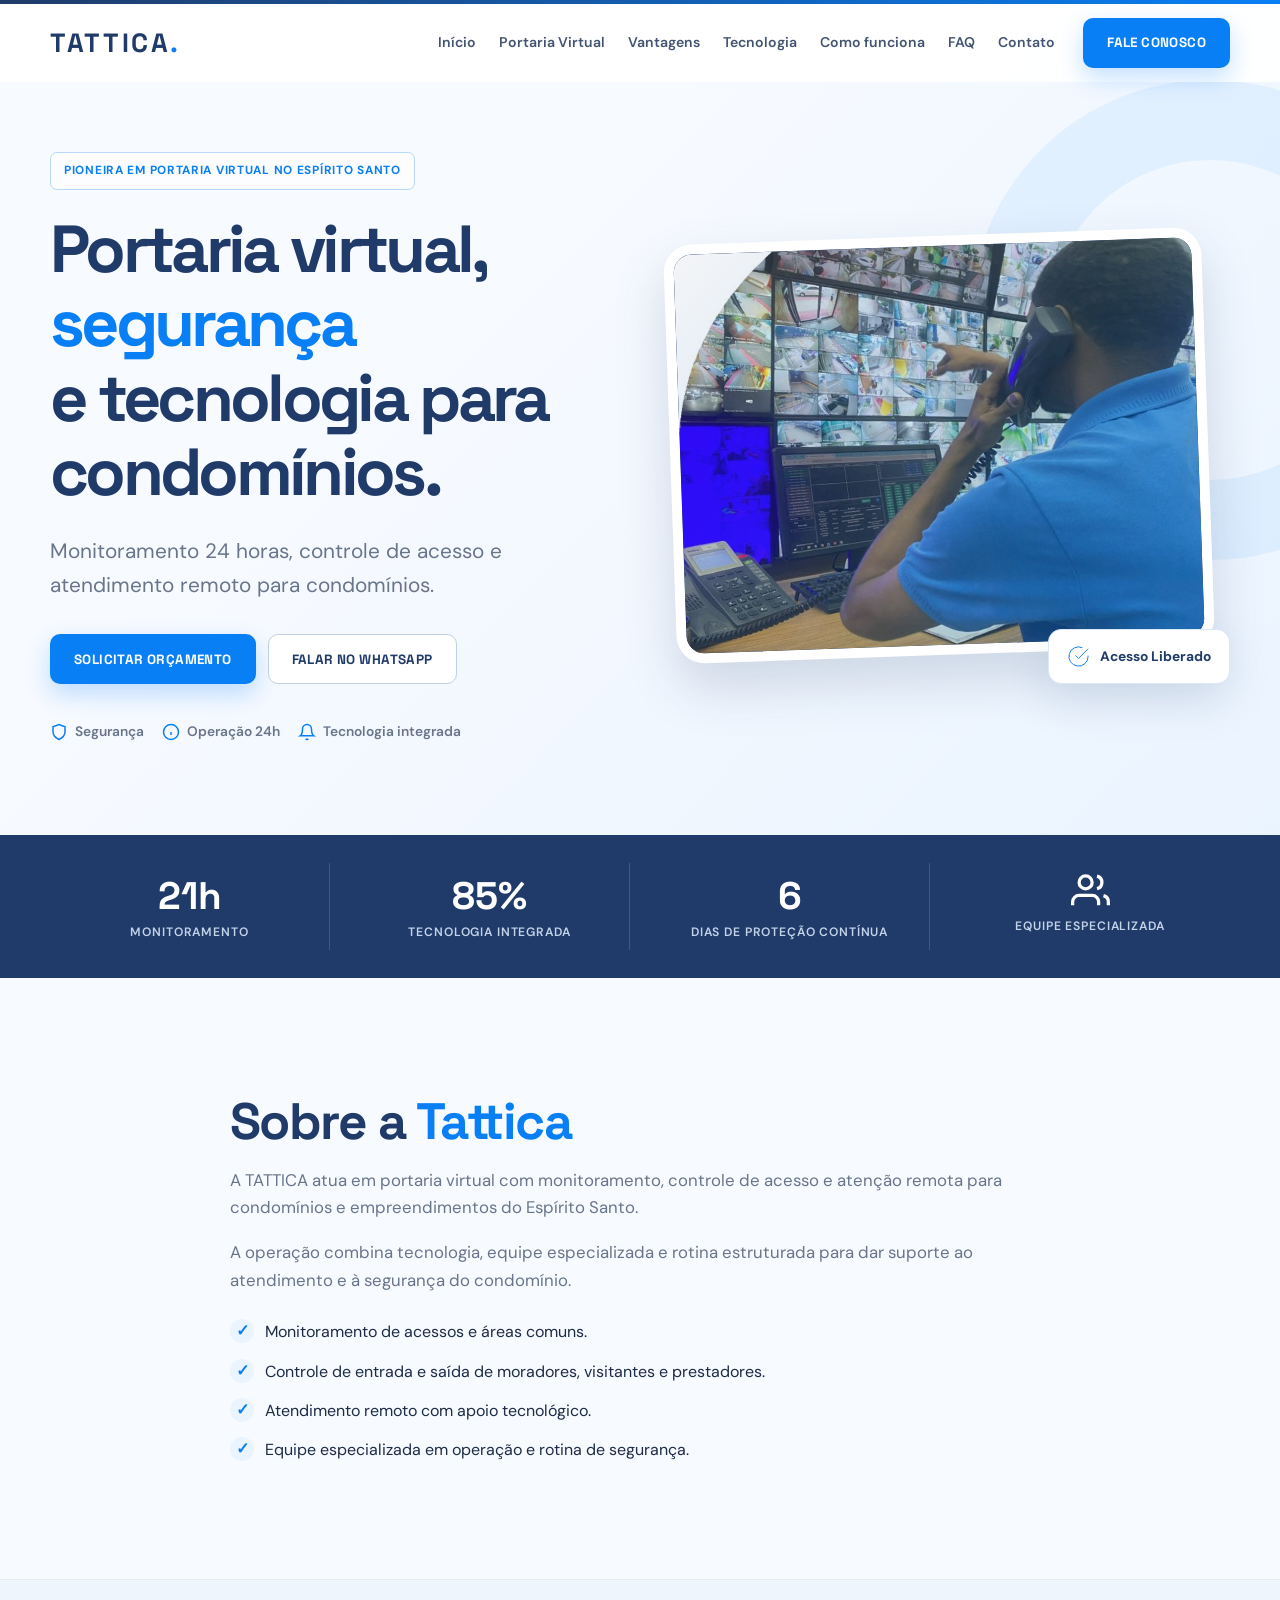
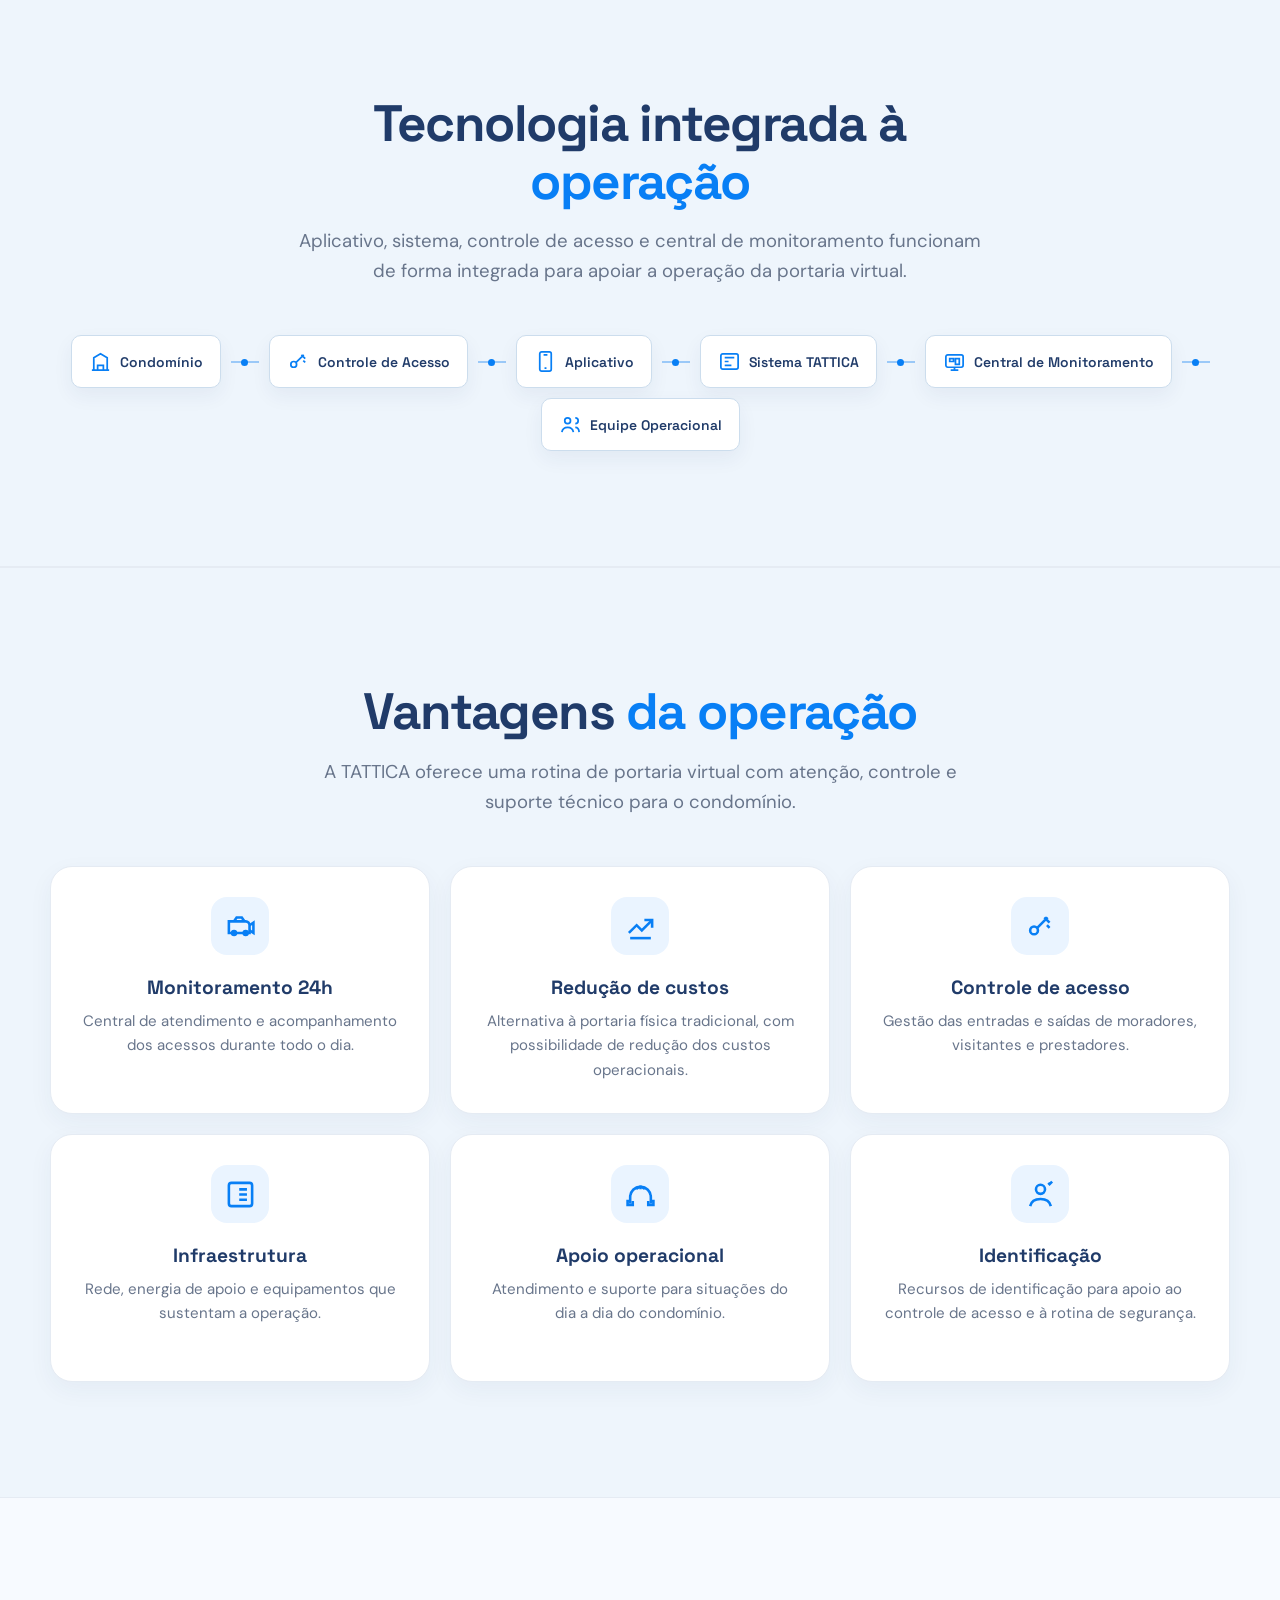
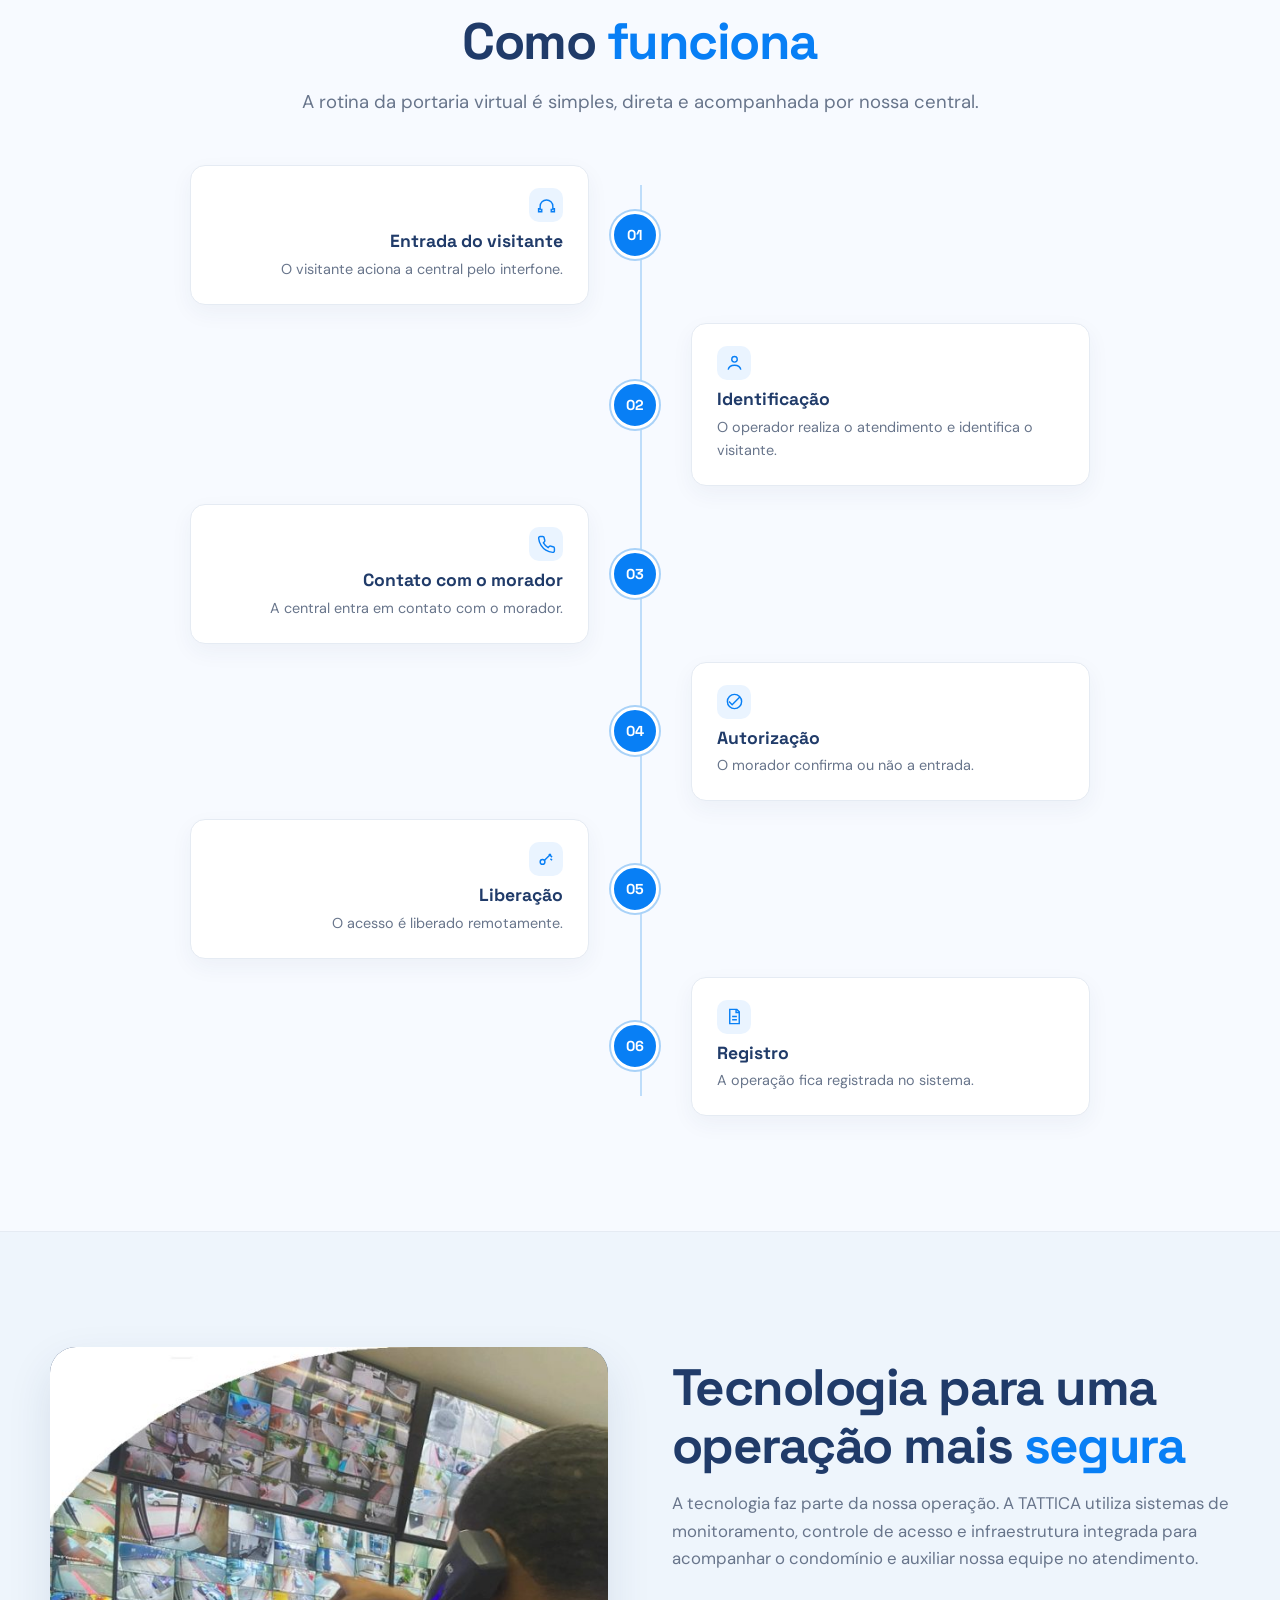
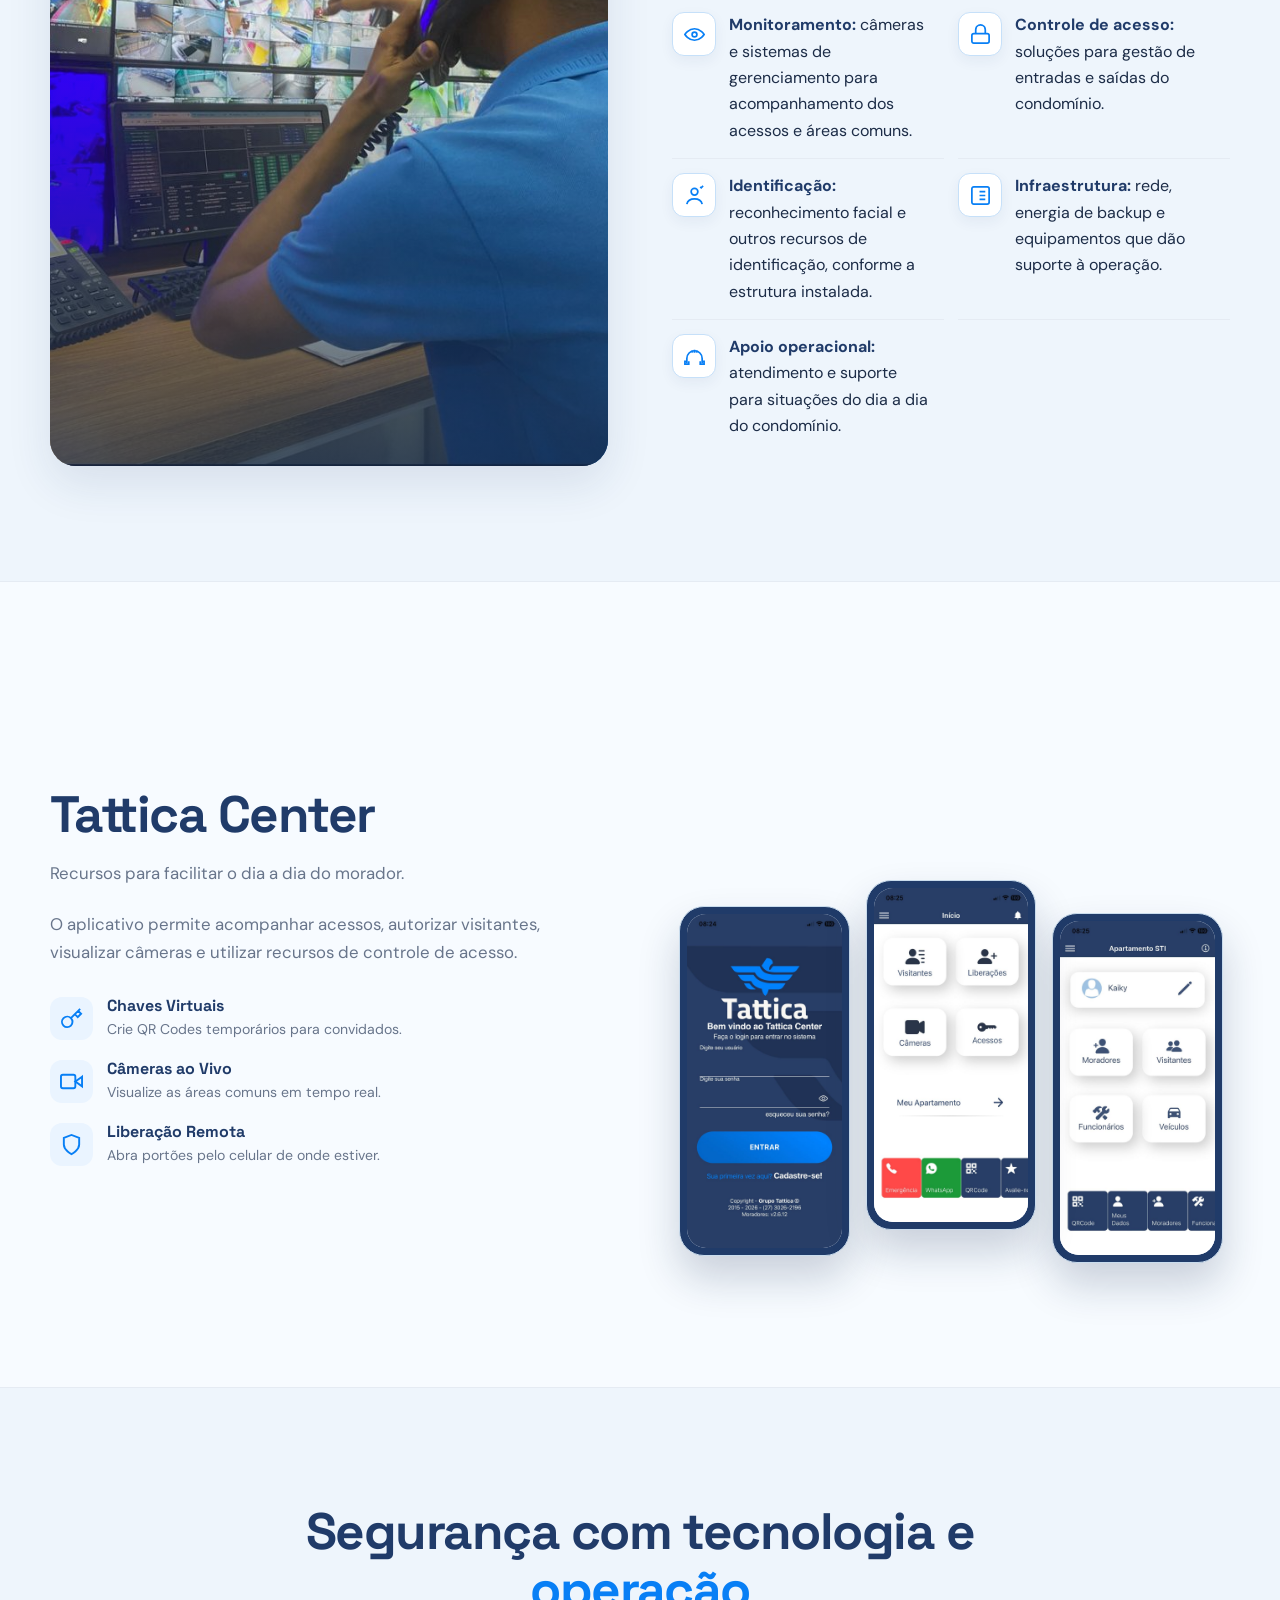
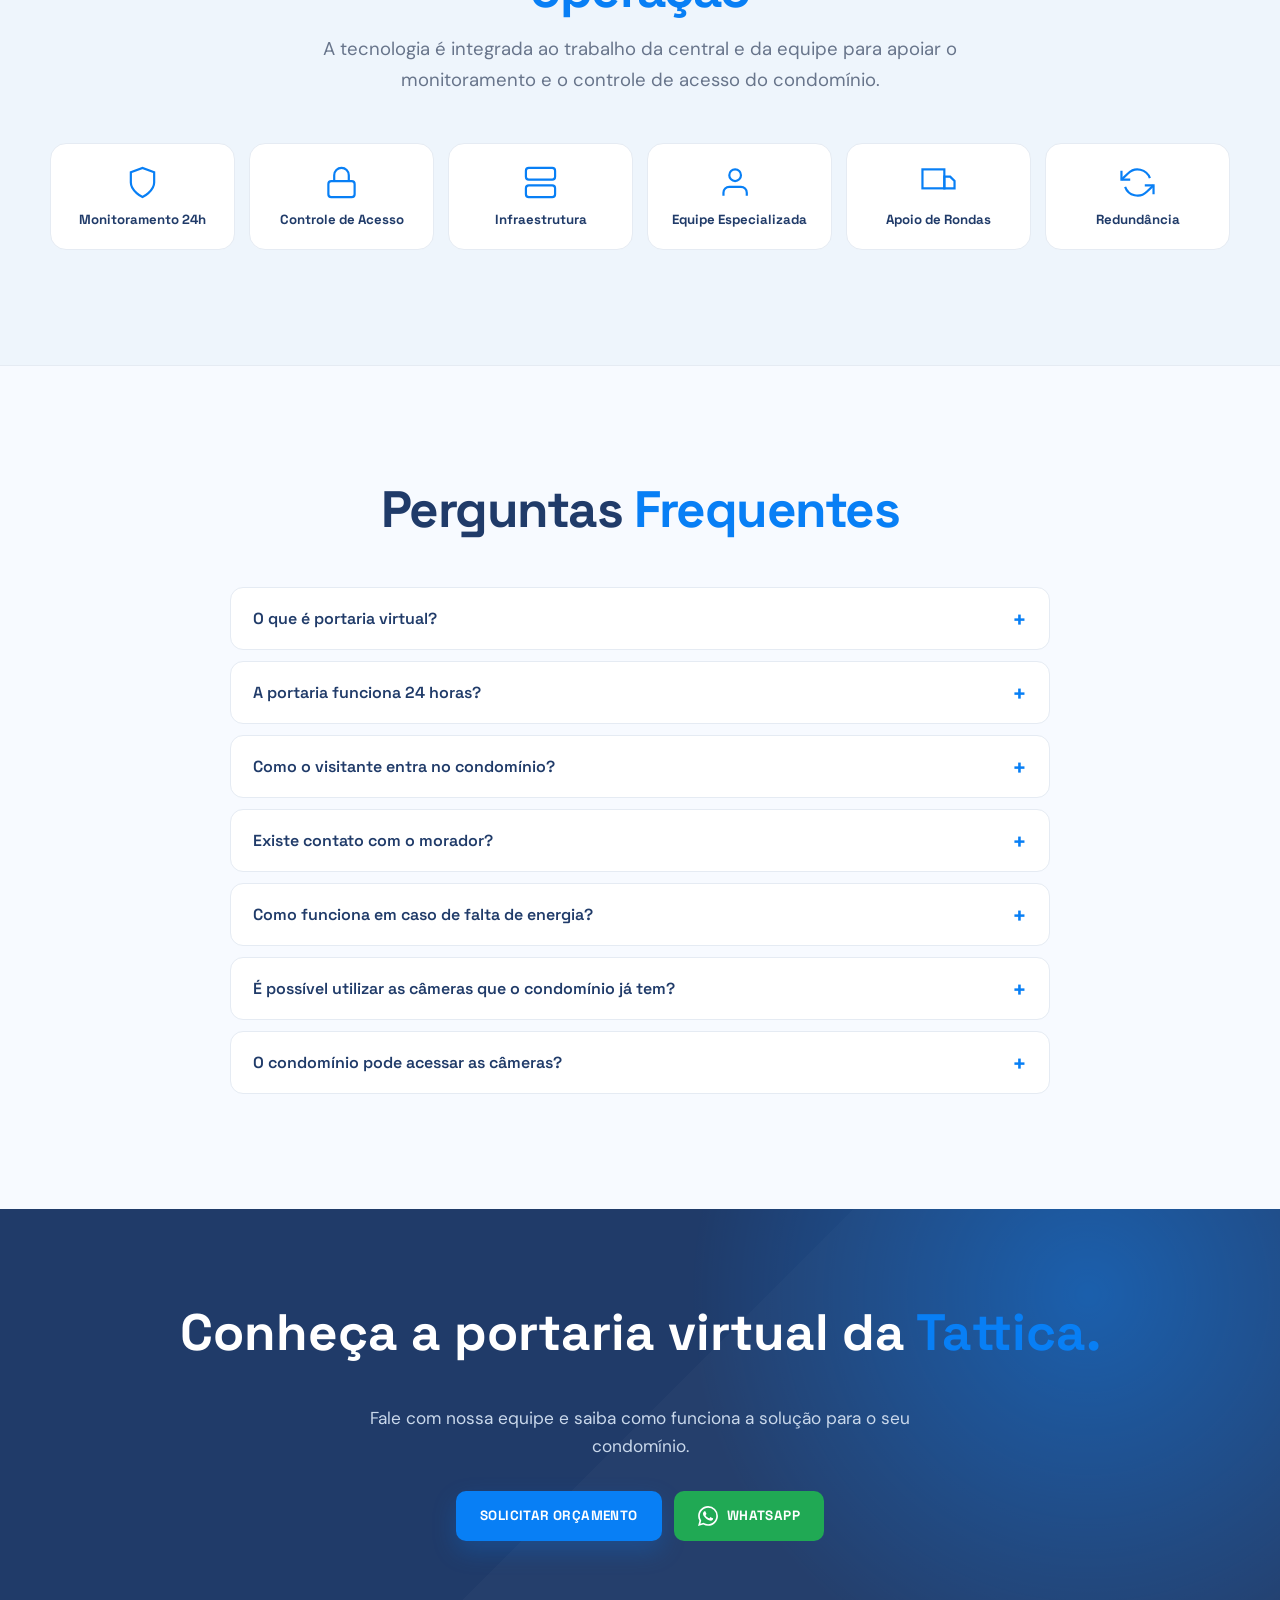
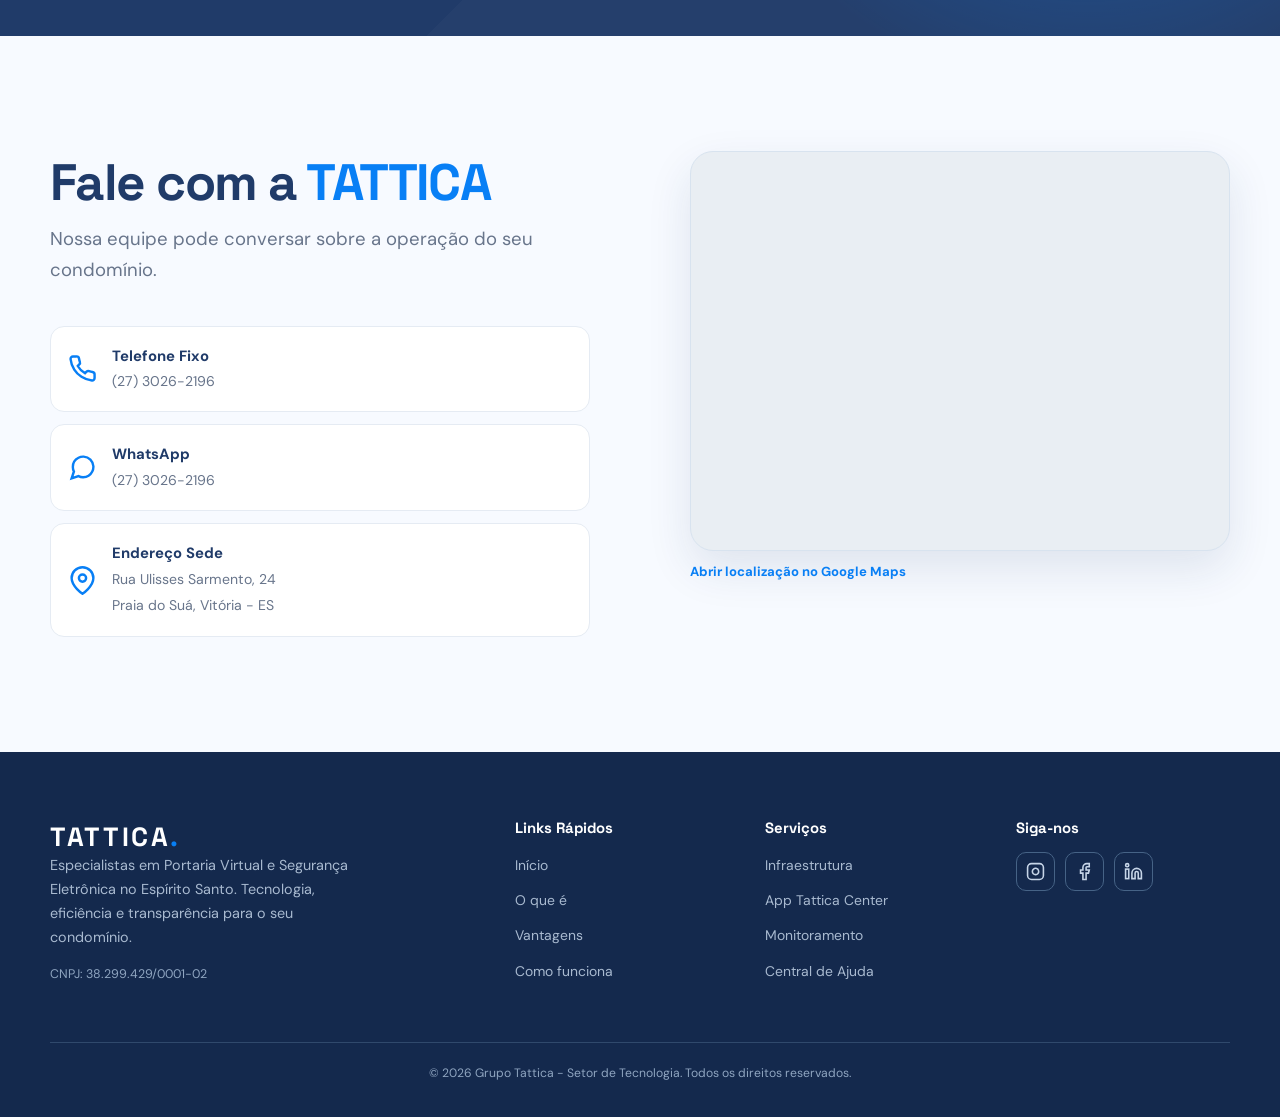
==== commit 0b33dd5d: "Otimiza imagens: JPEG real de 97 KB no lugar de PNG de 1 MB, lazy loading e dimensões central-operac" ====
--- a/Index.html
+++ b/Index.html
@@ -67,7 +67,7 @@
                 <div class="hero__visual animate-on-scroll">
                     <div class="visual-composition">
                         <div class="visual-element visual-element--main photo-frame">
-                            <img src="images/central-operacao.jpg" alt="Central operacional TATTICA" class="hero-photo" />
+                            <img src="images/central-operacao.jpg" alt="Central operacional TATTICA" class="hero-photo" width="755" height="805" fetchpriority="high" decoding="async" />
                         </div>
                         <div class="visual-element visual-element--float visual-element--float-1">
                             <svg width="24" height="24" viewBox="0 0 24 24" fill="none" stroke="var(--primary)"><path d="M22 11.08V12a10 10 0 1 1-5.93-9.14"/><polyline points="22 4 12 14.01 9 11.01"/></svg>
@@ -249,7 +249,7 @@
             <div class="container technology__container">
                 <div class="technology__visual animate-on-scroll">
                     <div class="image-placeholder tech-box tech-photo-panel">
-                        <img src="images/central-operacao.jpg" alt="Operador acompanhando câmeras na central operacional TATTICA" class="section-photo" />
+                        <img src="images/central-operacao.jpg" alt="Operador acompanhando câmeras na central operacional TATTICA" class="section-photo" width="755" height="805" loading="lazy" decoding="async" />
                     </div>
                 </div>
                 <div class="technology__content animate-on-scroll">
@@ -304,13 +304,13 @@
                     <div class="app-showcase">
                         <div class="app-screen-gallery" aria-label="Telas do aplicativo Tattica Center">
                             <figure class="app-screen-card app-screen-card--login">
-                                <div class="app-screen-frame"><img src="images/Celular3.jpeg" alt="Tela de login do Tattica Center" /></div>
+                                <div class="app-screen-frame"><img src="images/Celular3.jpeg" width="740" height="1600" loading="lazy" decoding="async" alt="Tela de login do Tattica Center" /></div>
                             </figure>
                             <figure class="app-screen-card app-screen-card--home">
-                                <div class="app-screen-frame"><img src="images/Celular2.jpeg" alt="Tela inicial do Tattica Center" /></div>
+                                <div class="app-screen-frame"><img src="images/Celular2.jpeg" width="740" height="1600" loading="lazy" decoding="async" alt="Tela inicial do Tattica Center" /></div>
                             </figure>
                             <figure class="app-screen-card app-screen-card--apartment">
-                                <div class="app-screen-frame"><img src="images/Celular1.jpeg" alt="Tela Apartamento STI do Tattica Center" /></div>
+                                <div class="app-screen-frame"><img src="images/Celular1.jpeg" width="740" height="1600" loading="lazy" decoding="async" alt="Tela Apartamento STI do Tattica Center" /></div>
                             </figure>
                         </div>
                     </div>
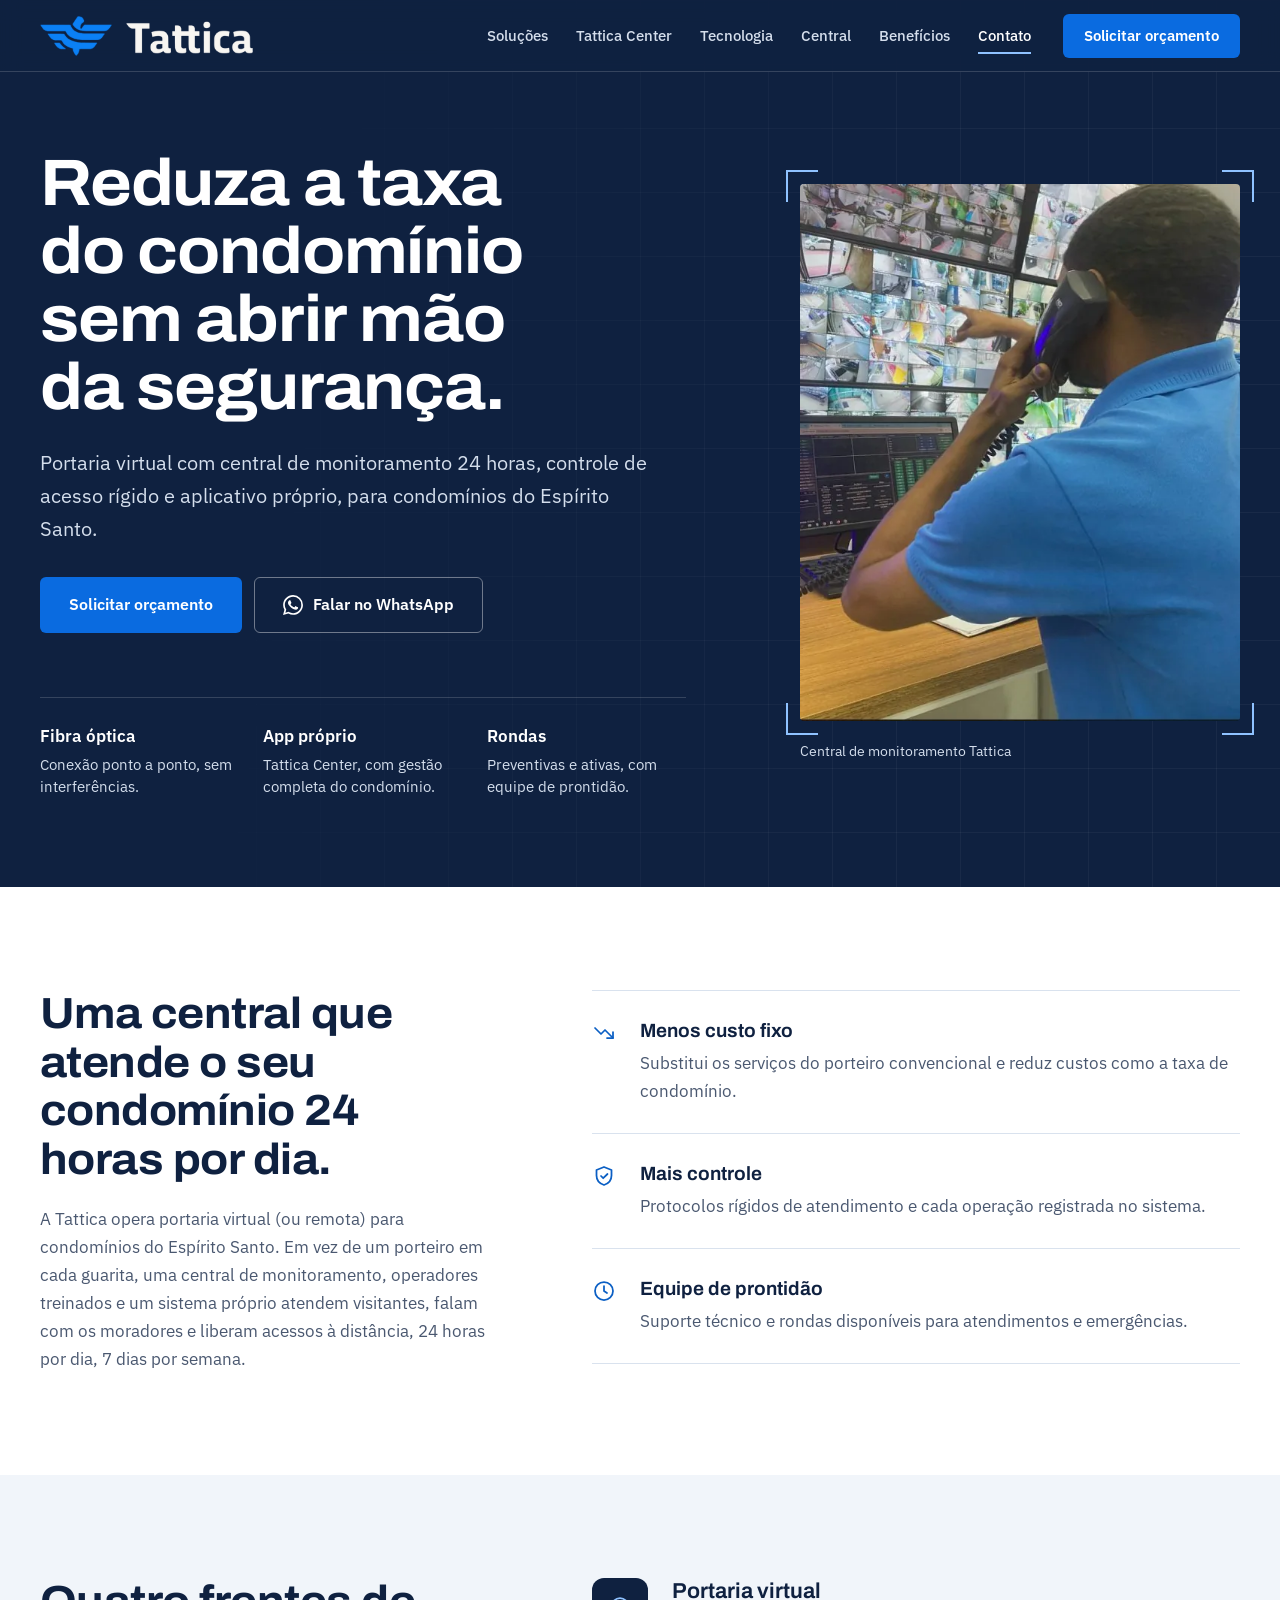
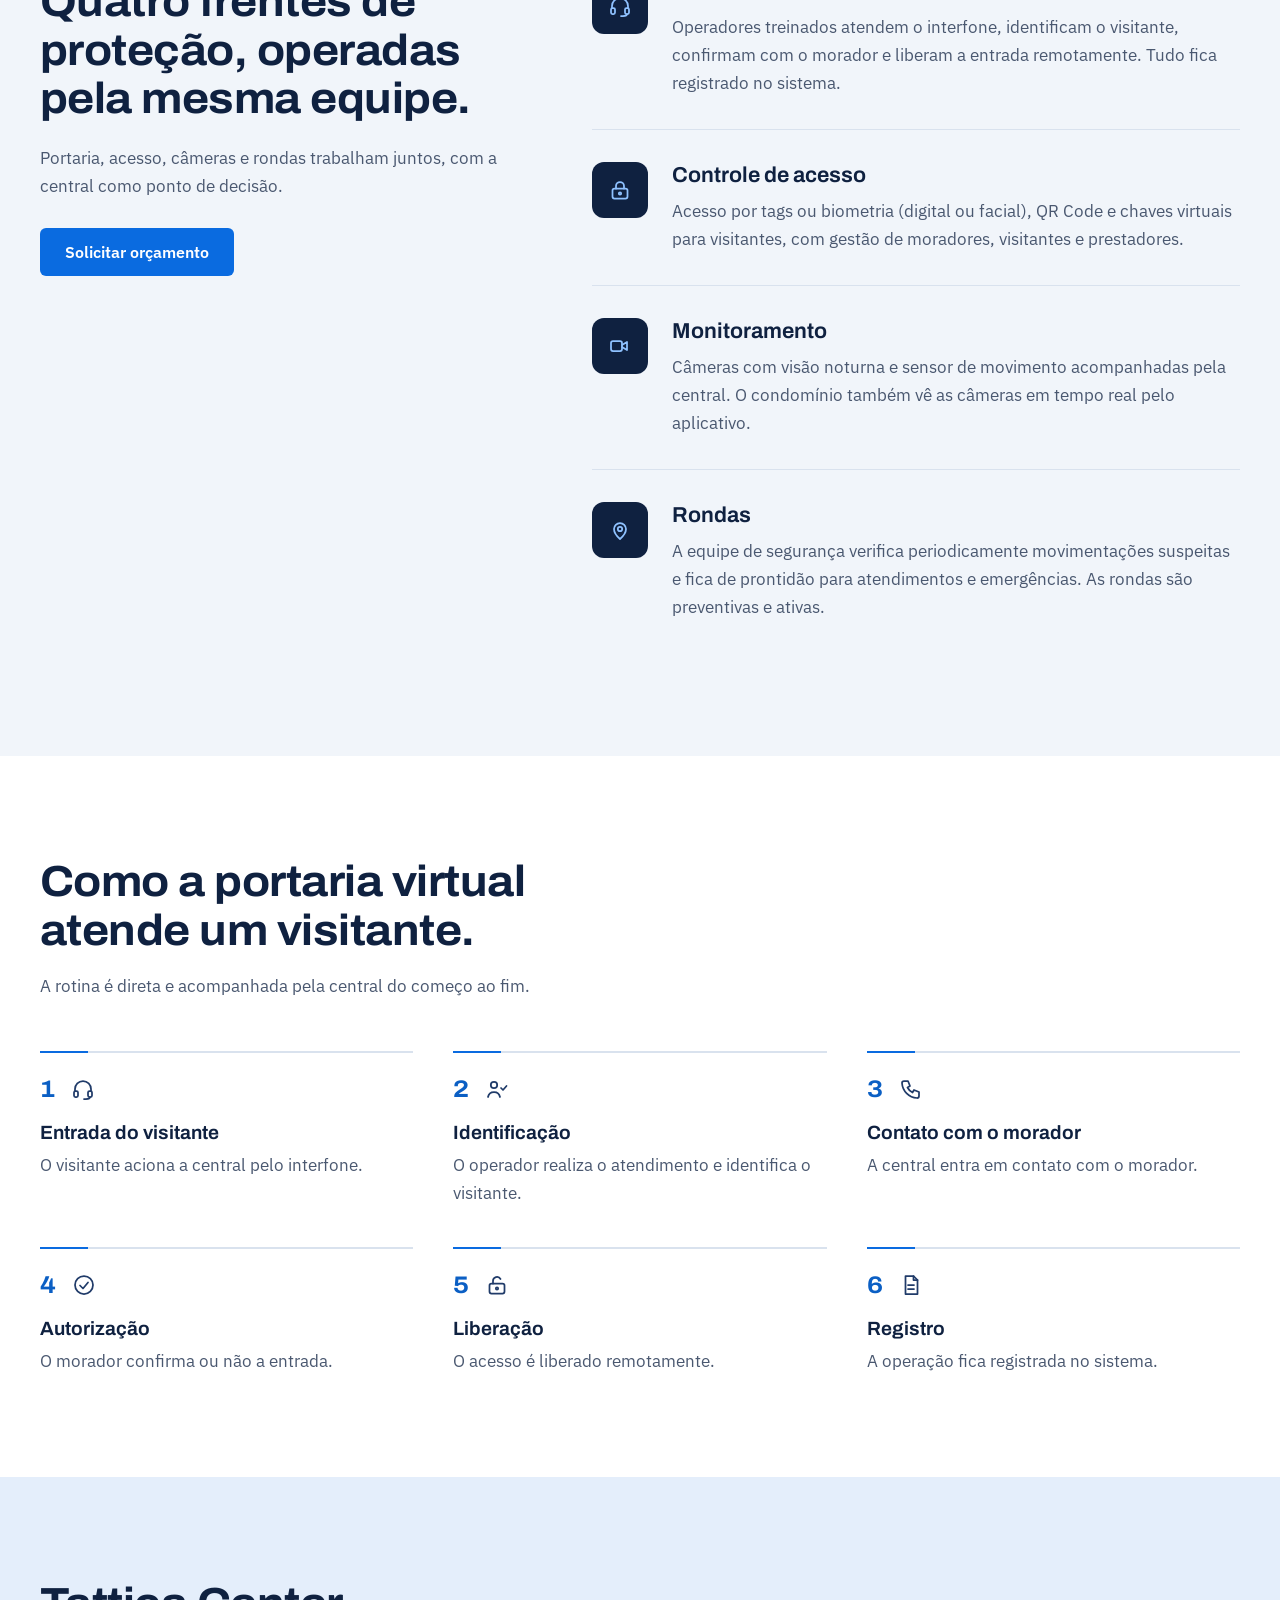
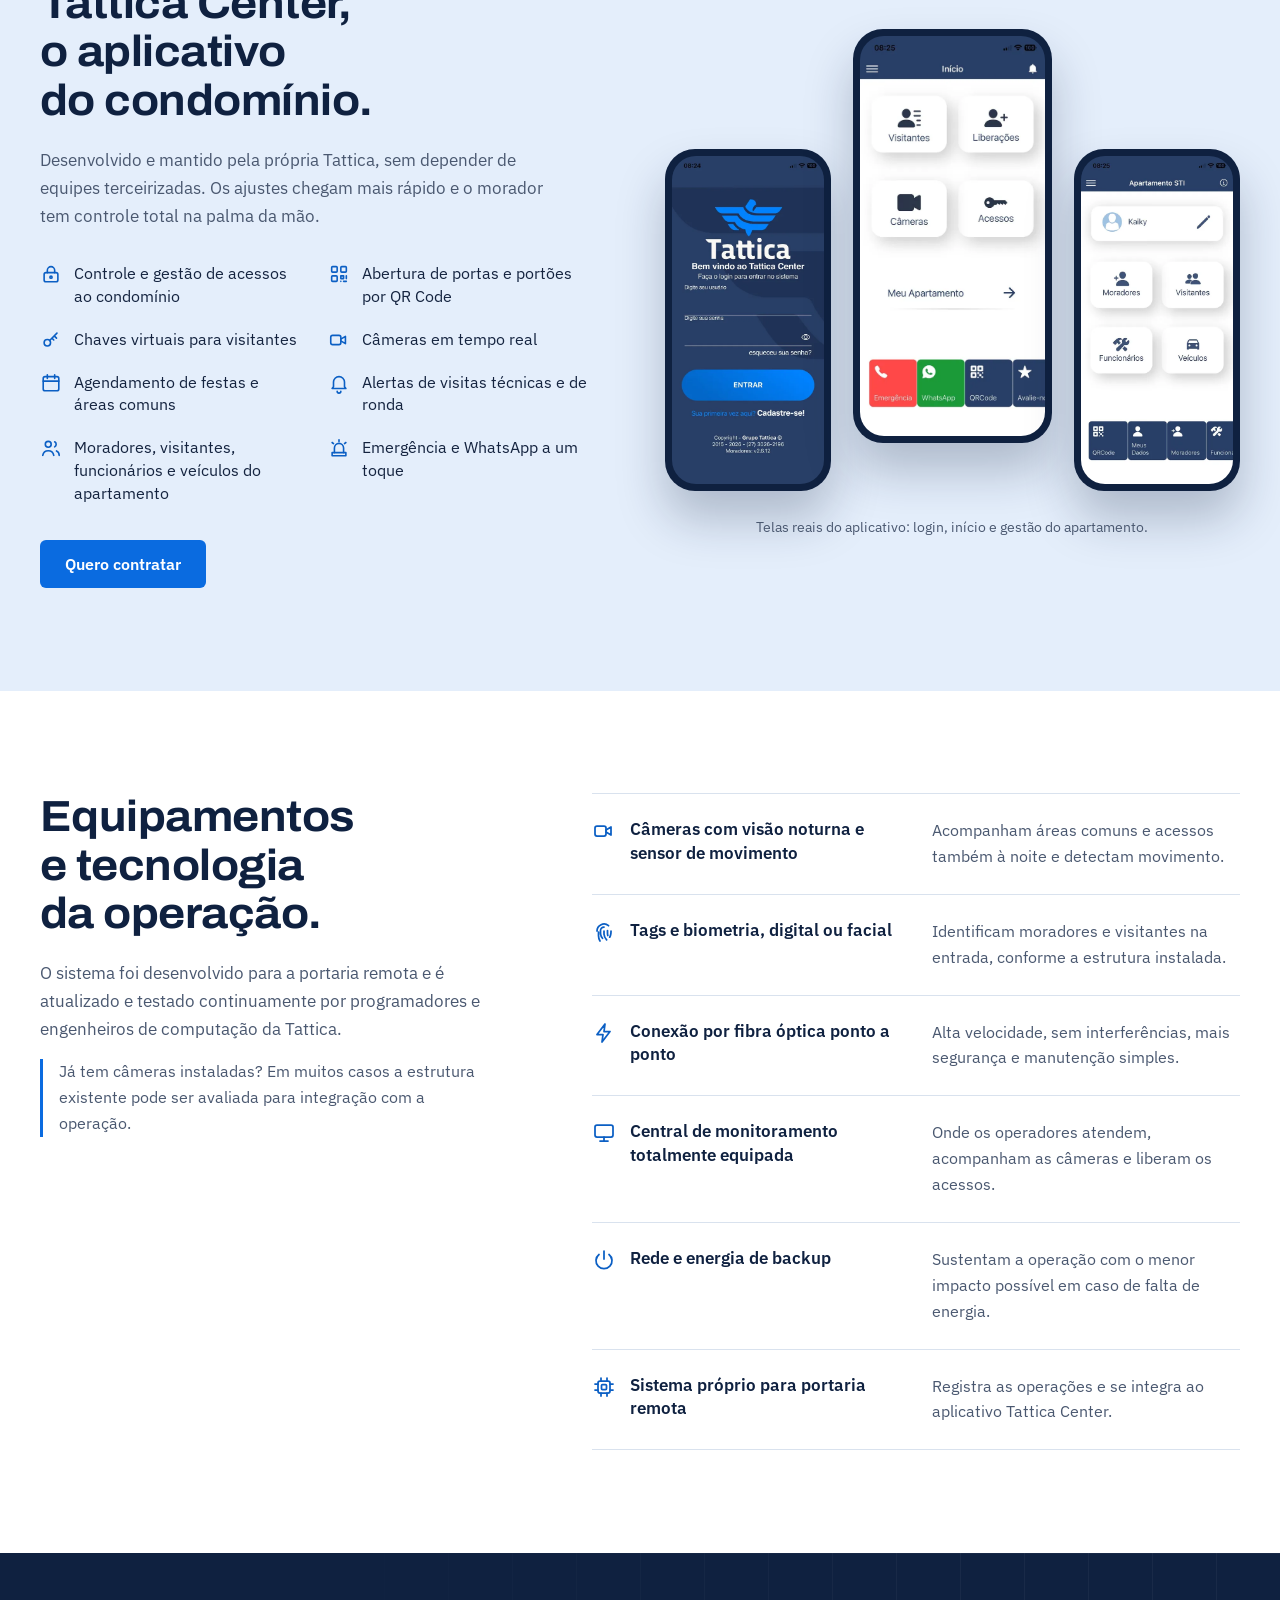
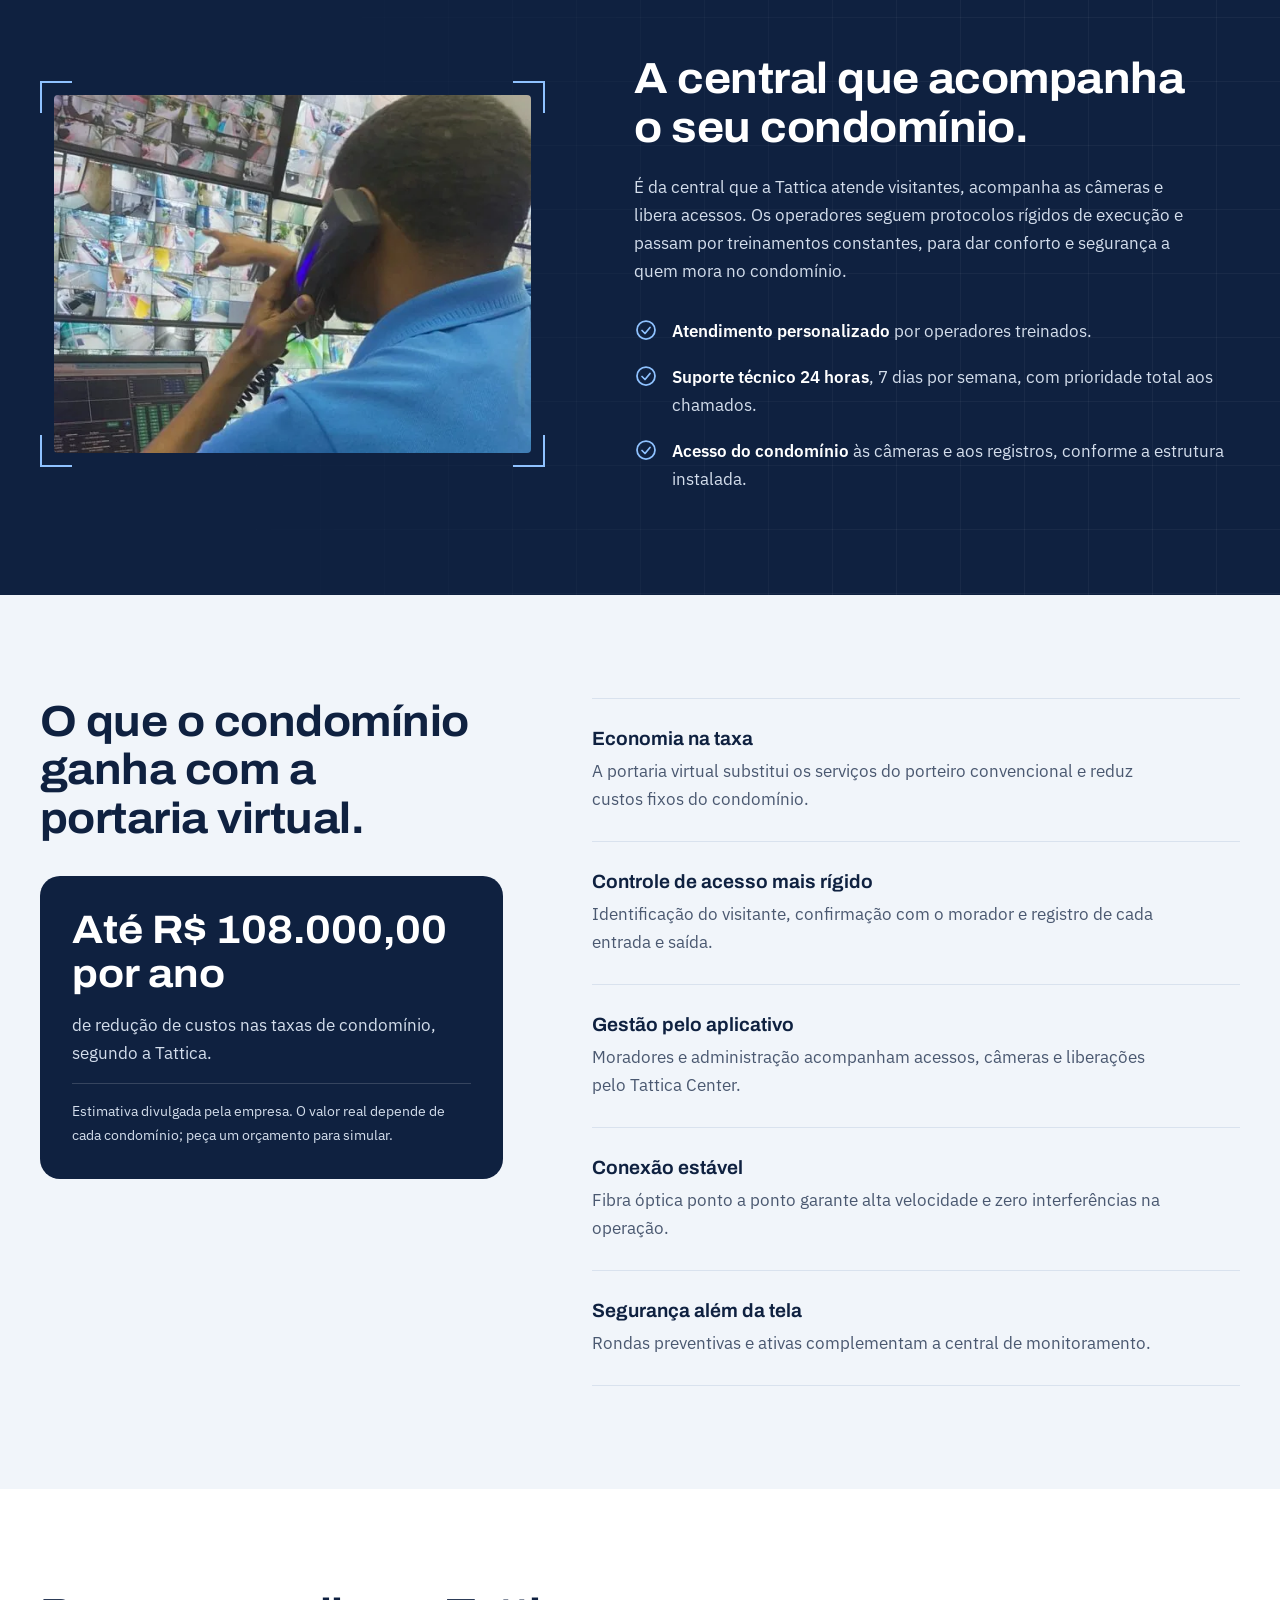
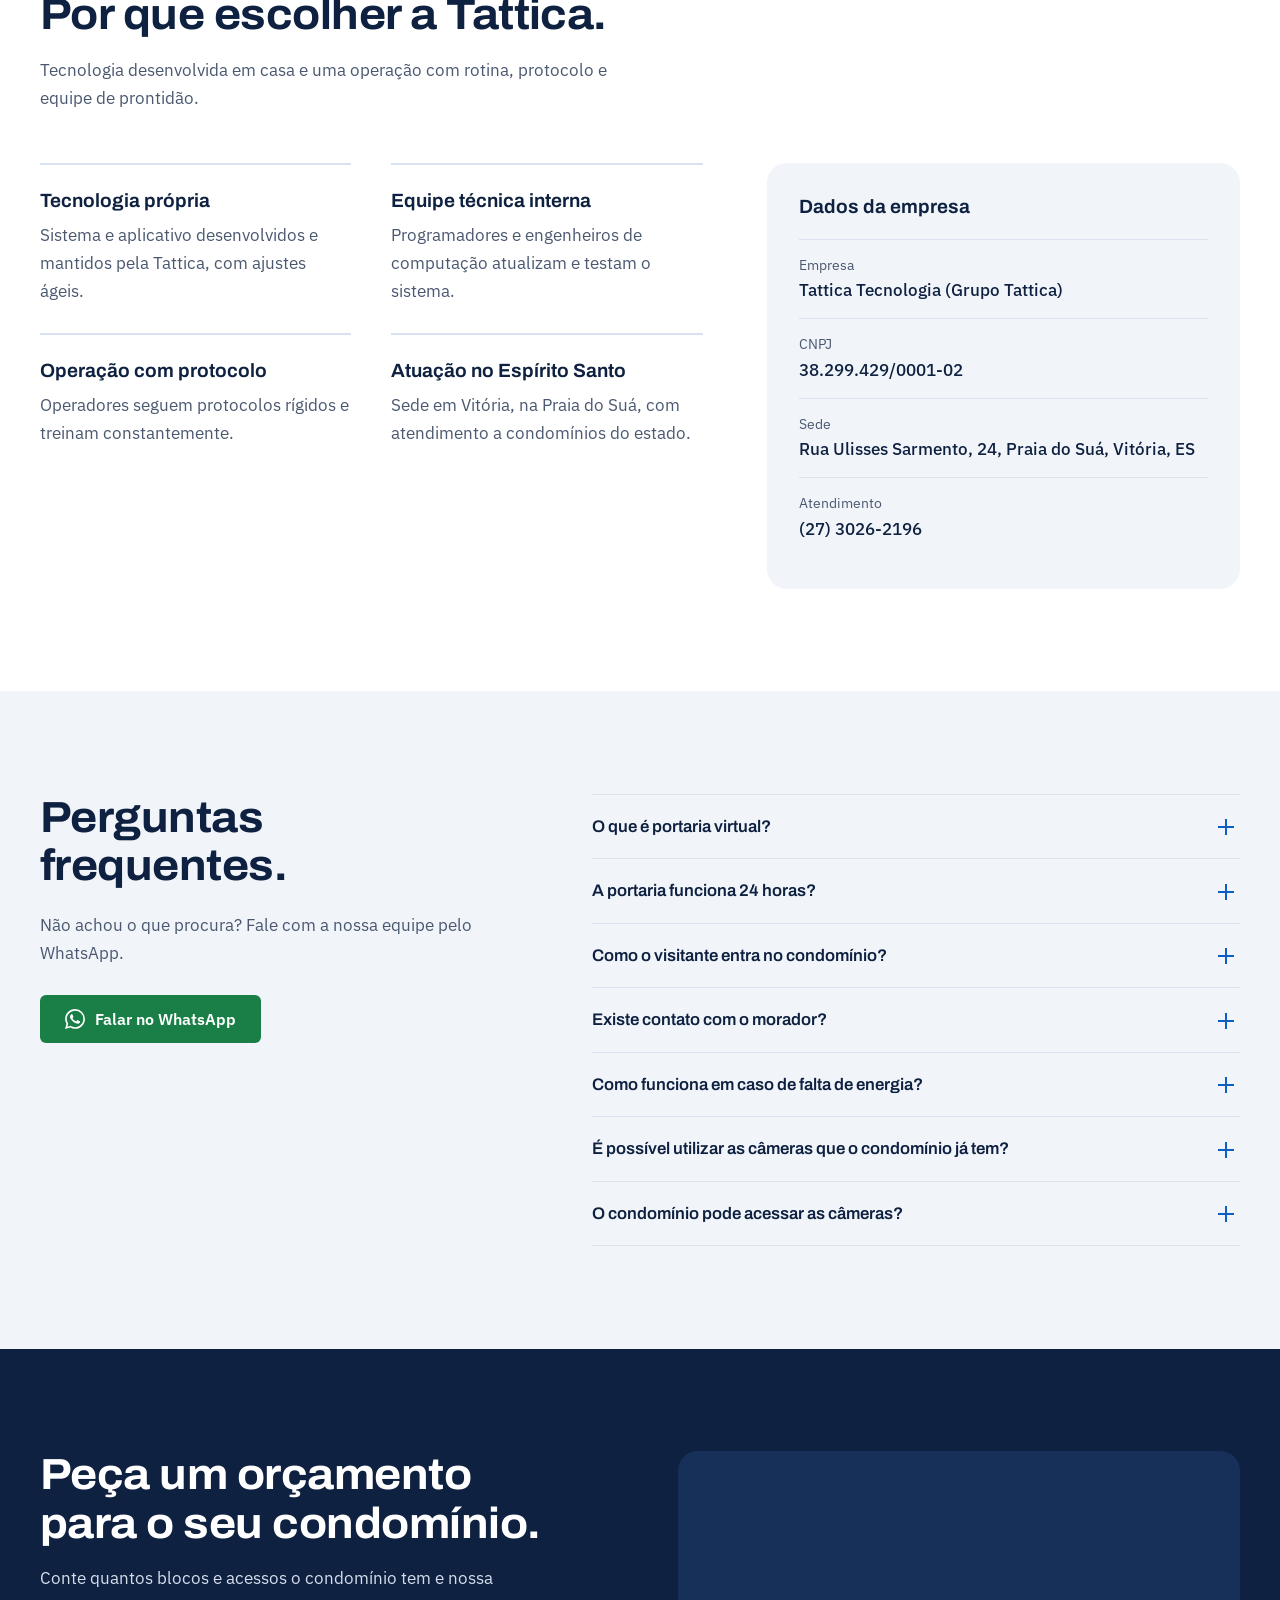
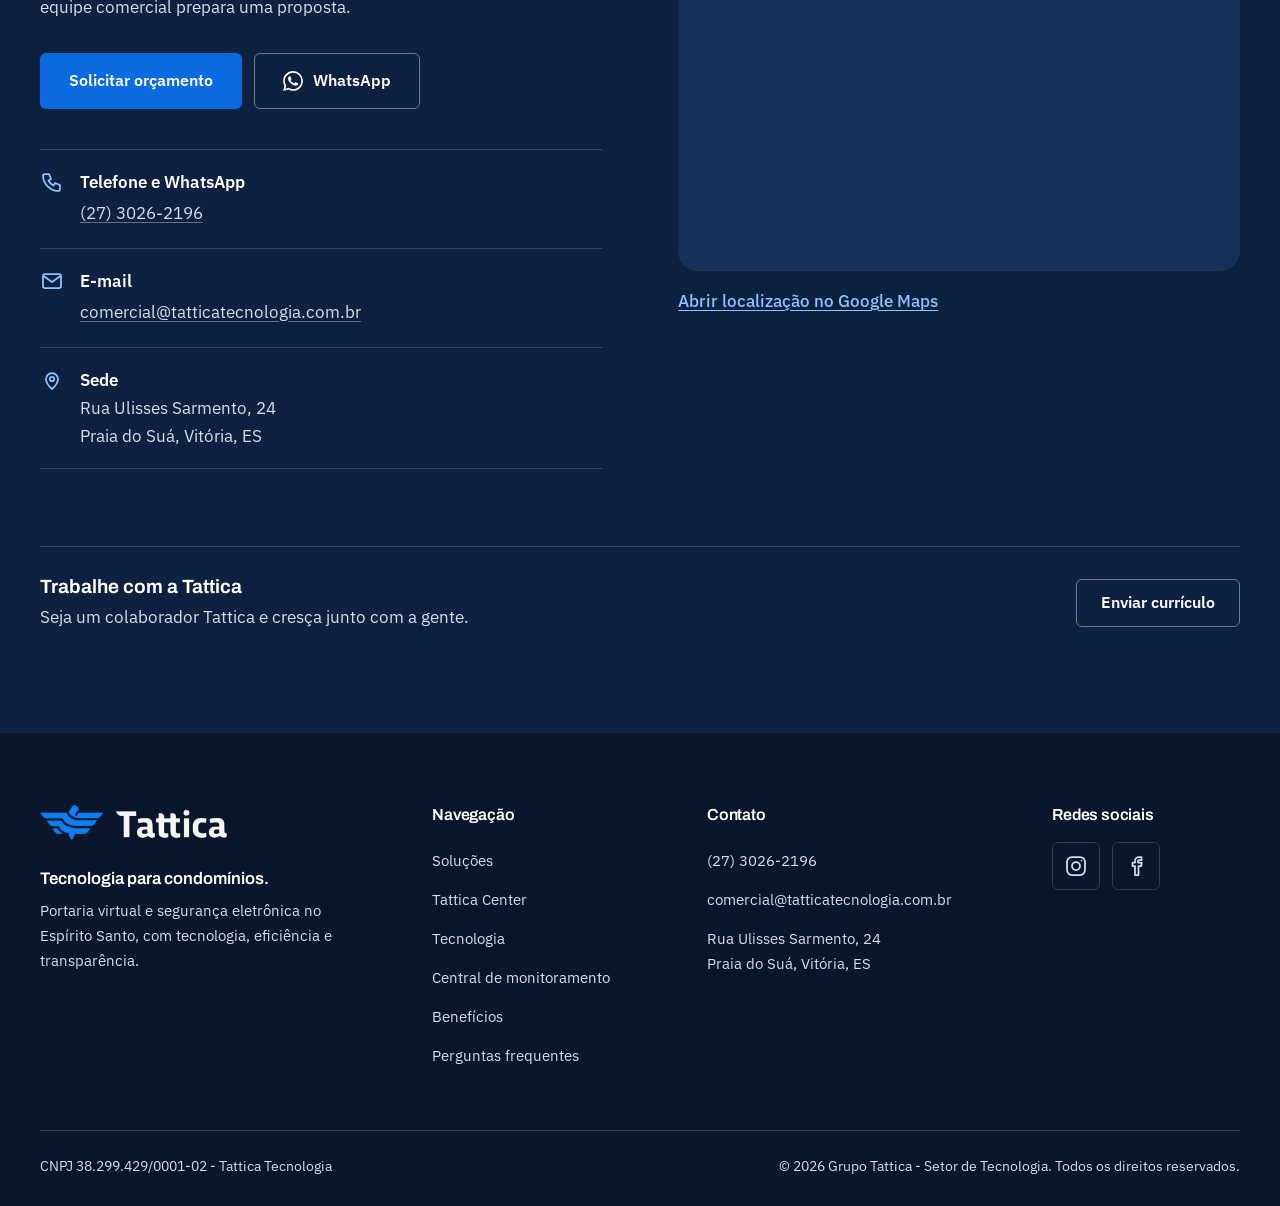
==== commit 063051ae: "Redesign do site institucional - Novo visual em azul-marinho com a foto real da central no hero - Lo" ====
--- a/Index.html
+++ b/Index.html
@@ -3,408 +3,503 @@
 <head>
     <meta charset="UTF-8">
     <meta name="viewport" content="width=device-width, initial-scale=1.0">
-    <meta name="description" content="TATTICA - Pioneira em Portaria Virtual no Espírito Santo, com monitoramento, controle de acesso e operação de segurança para condomínios.">
+    <meta name="theme-color" content="#0f2140">
+    <title>TATTICA | Pioneira em Portaria Virtual no Espírito Santo</title>
+    <meta name="description" content="Portaria virtual com monitoramento 24 horas, controle de acesso, rondas e o aplicativo Tattica Center. Reduza a taxa do condomínio sem abrir mão da segurança. Atendemos o Espírito Santo.">
     <meta property="og:title" content="TATTICA | Pioneira em Portaria Virtual no Espírito Santo">
-    <meta property="og:description" content="Portaria virtual, monitoramento e tecnologia para condomínios no Espírito Santo.">
+    <meta property="og:description" content="Portaria virtual, monitoramento 24 horas e tecnologia própria para condomínios no Espírito Santo.">
     <meta property="og:type" content="website">
-    <title>TATTICA | Pioneira em Portaria Virtual no Espírito Santo</title>
-    
+    <meta property="og:locale" content="pt_BR">
+    <link rel="icon" type="image/png" href="images/favicon.png">
+    <link rel="apple-touch-icon" href="images/apple-touch-icon.png">
+
+    <link rel="preload" href="fonts/archivo-latin-wdth.woff2" as="font" type="font/woff2" crossorigin>
+    <link rel="preload" href="fonts/ibm-plex-sans-latin-400.woff2" as="font" type="font/woff2" crossorigin>
     <link rel="stylesheet" href="styles.css">
+
+    <script type="application/ld+json">
+    {
+        "@context": "https://schema.org",
+        "@type": "LocalBusiness",
+        "name": "Tattica Tecnologia",
+        "alternateName": "Grupo Tattica",
+        "description": "Portaria virtual, monitoramento 24 horas, controle de acesso e rondas para condomínios no Espírito Santo.",
+        "url": "https://grupotattica.com.br/",
+        "logo": "https://grupotattica.com.br/wp-content/uploads/2025/04/Logo-Tattica-novas-cores.png",
+        "telephone": "+55 27 3026-2196",
+        "email": "comercial@tatticatecnologia.com.br",
+        "address": {
+            "@type": "PostalAddress",
+            "streetAddress": "Rua Ulisses Sarmento, 24, Praia do Suá",
+            "addressLocality": "Vitória",
+            "addressRegion": "ES",
+            "postalCode": "29052-320",
+            "addressCountry": "BR"
+        },
+        "sameAs": [
+            "https://www.instagram.com/grupotattica/",
+            "https://www.facebook.com/grupotattica"
+        ]
+    }
+    </script>
 </head>
 <body>
+
+    <!-- Sprite de ícones (traço único, 24x24) -->
+    <svg width="0" height="0" style="position:absolute" aria-hidden="true" focusable="false">
+        <defs>
+            <symbol id="i-shield" viewBox="0 0 24 24"><path d="M12 3 4.5 6v5.5c0 4.6 3.1 8.1 7.5 9.5 4.4-1.4 7.5-4.9 7.5-9.5V6L12 3Z"/><path d="m9 12 2.2 2.2L15.5 10"/></symbol>
+            <symbol id="i-headset" viewBox="0 0 24 24"><path d="M4 14v-2a8 8 0 0 1 16 0v2"/><rect x="3" y="14" width="4" height="6" rx="1.5"/><rect x="17" y="14" width="4" height="6" rx="1.5"/><path d="M19 20c0 1.2-1.5 2-4 2h-2"/></symbol>
+            <symbol id="i-lock" viewBox="0 0 24 24"><rect x="4.5" y="10.5" width="15" height="10" rx="2"/><path d="M8 10.5V8a4 4 0 0 1 8 0v2.5"/><circle cx="12" cy="15.5" r="1.2"/></symbol>
+            <symbol id="i-unlock" viewBox="0 0 24 24"><rect x="4.5" y="10.5" width="15" height="10" rx="2"/><path d="M8 10.5V8a4 4 0 0 1 7.5-2"/><circle cx="12" cy="15.5" r="1.2"/></symbol>
+            <symbol id="i-camera" viewBox="0 0 24 24"><path d="M3 9a2 2 0 0 1 2-2h7a2 2 0 0 1 2 2v6a2 2 0 0 1-2 2H5a2 2 0 0 1-2-2V9Z"/><path d="m14 11 5-3v8l-5-3"/></symbol>
+            <symbol id="i-pin" viewBox="0 0 24 24"><path d="M12 21s6-5.2 6-10a6 6 0 1 0-12 0c0 4.8 6 10 6 10Z"/><circle cx="12" cy="11" r="2.2"/></symbol>
+            <symbol id="i-phone" viewBox="0 0 24 24"><path d="M5 4h4l2 5-2.5 1.5a11 11 0 0 0 5 5L15 13l5 2v4a2 2 0 0 1-2 2A16 16 0 0 1 3 6a2 2 0 0 1 2-2Z"/></symbol>
+            <symbol id="i-mail" viewBox="0 0 24 24"><rect x="3" y="5" width="18" height="14" rx="2"/><path d="m3.5 7 8.5 6 8.5-6"/></symbol>
+            <symbol id="i-qr" viewBox="0 0 24 24"><rect x="4" y="4" width="6" height="6" rx="1"/><rect x="14" y="4" width="6" height="6" rx="1"/><rect x="4" y="14" width="6" height="6" rx="1"/><path d="M14 14h3v3h-3zM20 14v3M17 20h3M14 20v.01"/></symbol>
+            <symbol id="i-calendar" viewBox="0 0 24 24"><rect x="3.5" y="5" width="17" height="15.5" rx="2"/><path d="M3.5 10h17M8 3v4M16 3v4"/></symbol>
+            <symbol id="i-key" viewBox="0 0 24 24"><circle cx="8" cy="15" r="3.5"/><path d="m10.5 12.5 8-8M15.5 7.5l2.5 2.5M13 10l2 2"/></symbol>
+            <symbol id="i-bell" viewBox="0 0 24 24"><path d="M6 16v-5a6 6 0 0 1 12 0v5l1.5 2h-15L6 16Z"/><path d="M10 21a2 2 0 0 0 4 0"/></symbol>
+            <symbol id="i-users" viewBox="0 0 24 24"><circle cx="9" cy="8" r="3.2"/><path d="M3 20c.6-3.3 3-5 6-5s5.4 1.7 6 5"/><path d="M16 5.2a3.2 3.2 0 0 1 0 5.6M18 15.2c1.7.6 2.8 2 3 4.8"/></symbol>
+            <symbol id="i-user-check" viewBox="0 0 24 24"><circle cx="9" cy="8" r="3.2"/><path d="M3 20c.6-3.3 3-5 6-5s5.4 1.7 6 5M16 11l2 2 3.5-4"/></symbol>
+            <symbol id="i-zap" viewBox="0 0 24 24"><path d="M13 3 5 13.5h6L10 21l8-10.5h-6L13 3Z"/></symbol>
+            <symbol id="i-cpu" viewBox="0 0 24 24"><rect x="6" y="6" width="12" height="12" rx="2"/><rect x="9.5" y="9.5" width="5" height="5" rx="1"/><path d="M9 3v3M15 3v3M9 18v3M15 18v3M3 9h3M3 15h3M18 9h3M18 15h3"/></symbol>
+            <symbol id="i-power" viewBox="0 0 24 24"><path d="M12 3v8"/><path d="M7 6.5a8 8 0 1 0 10 0"/></symbol>
+            <symbol id="i-monitor" viewBox="0 0 24 24"><rect x="3" y="4" width="18" height="12" rx="2"/><path d="M8 20h8M12 16v4"/></symbol>
+            <symbol id="i-clock" viewBox="0 0 24 24"><circle cx="12" cy="12" r="9"/><path d="M12 7v5l3 2"/></symbol>
+            <symbol id="i-trend-down" viewBox="0 0 24 24"><path d="m3 7 6 6 4-4 8 8"/><path d="M15 17h6v-6"/></symbol>
+            <symbol id="i-check-circle" viewBox="0 0 24 24"><circle cx="12" cy="12" r="9"/><path d="m8 12.5 3 3 5-6"/></symbol>
+            <symbol id="i-file" viewBox="0 0 24 24"><path d="M6.5 3h8l4 4v14h-12z"/><path d="M14.5 3v4h4M9 12h6M9 16h6"/></symbol>
+            <symbol id="i-home" viewBox="0 0 24 24"><path d="M4 20V9l8-5 8 5v11"/><path d="M9 20v-6h6v6"/></symbol>
+            <symbol id="i-siren" viewBox="0 0 24 24"><path d="M7 17v-5a5 5 0 0 1 10 0v5"/><path d="M4.5 17h15v3.5h-15zM12 3v2M4.5 6l1.5 1.2M19.5 6 18 7.2"/></symbol>
+            <symbol id="i-fingerprint" viewBox="0 0 24 24"><path d="M5 11a7 7 0 0 1 11.5-5.3M19 11v1c0 2-.4 3.6-1.3 5.2M12 7a3.5 3.5 0 0 0-3.5 3.5V13c0 2 .7 3.8 2 5.3M12 11v2.5c0 2.6 1 4.7 2.6 6.3M15.5 10.5V13c0 .9.1 1.7.3 2.5M8 21c-.9-1.4-1.5-3.2-1.5-5.2V12"/></symbol>
+            <symbol id="i-arrow-up" viewBox="0 0 24 24"><path d="m6 14 6-6 6 6"/></symbol>
+            <symbol id="i-instagram" viewBox="0 0 24 24"><rect x="3" y="3" width="18" height="18" rx="5"/><circle cx="12" cy="12" r="4"/><path d="M17.5 6.5h.01"/></symbol>
+            <symbol id="i-facebook" viewBox="0 0 24 24"><path d="M14 8.5V7c0-.6.4-1 1-1h2.5V3H15a4 4 0 0 0-4 4v1.5H8.5v3.5H11v9h3.5v-9h2.7l.6-3.5H14Z"/></symbol>
+            <symbol id="i-whatsapp" viewBox="0 0 24 24"><path stroke="none" fill="currentColor" d="M17.472 14.382c-.297-.149-1.758-.867-2.03-.967-.273-.099-.471-.148-.67.15-.197.297-.767.966-.94 1.164-.173.199-.347.223-.644.075-.297-.15-1.255-.463-2.39-1.475-.883-.788-1.48-1.761-1.653-2.059-.173-.297-.018-.458.13-.606.134-.133.298-.347.446-.52.149-.174.198-.298.298-.497.099-.198.05-.371-.025-.52-.075-.149-.669-1.612-.916-2.207-.242-.579-.487-.5-.669-.51a12.8 12.8 0 0 0-.57-.01c-.198 0-.52.074-.792.372-.272.297-1.04 1.016-1.04 2.479 0 1.462 1.065 2.875 1.213 3.074.149.198 2.096 3.2 5.077 4.487.709.306 1.262.489 1.694.625.712.227 1.36.195 1.871.118.571-.085 1.758-.719 2.006-1.413.248-.694.248-1.289.173-1.413-.074-.124-.272-.198-.57-.347m-5.421 7.403h-.004a9.87 9.87 0 0 1-5.031-1.378l-.361-.214-3.741.982.998-3.648-.235-.374a9.86 9.86 0 0 1-1.51-5.26c.001-5.45 4.436-9.884 9.888-9.884 2.64 0 5.122 1.03 6.988 2.898a9.825 9.825 0 0 1 2.893 6.994c-.003 5.45-4.437 9.884-9.885 9.884m8.413-18.297A11.815 11.815 0 0 0 12.05 0C5.495 0 .16 5.335.157 11.892c0 2.096.547 4.142 1.588 5.945L.057 24l6.305-1.654a11.882 11.882 0 0 0 5.683 1.448h.005c6.554 0 11.89-5.335 11.893-11.893a11.821 11.821 0 0 0-3.48-8.413z"/></symbol>
+        </defs>
+    </svg>
 
     <a class="skip-link" href="#inicio">Ir para o conteúdo principal</a>
 
     <!-- 1. HEADER -->
     <header class="header" id="header">
         <div class="container header__container">
-            <a href="#" class="logo" aria-label="TATTICA Início">
-                TATTICA<span>.</span>
+            <a href="#inicio" class="logo" aria-label="Tattica, ir para o início">
+                <img src="images/logo-tattica-escuro.png" alt="Tattica" width="213" height="40">
             </a>
-            
+
             <button type="button" class="menu-toggle" id="menu-toggle" aria-expanded="false" aria-controls="main-nav" aria-label="Abrir menu de navegação">
                 <span class="hamburger"></span>
             </button>
 
-            <nav class="main-nav" id="main-nav">
+            <nav class="main-nav" id="main-nav" aria-label="Principal">
                 <ul class="nav-list">
-                    <li><a href="#inicio" class="nav-link">Início</a></li>
-                    <li><a href="#o-que-e" class="nav-link">Portaria Virtual</a></li>
-                    <li><a href="#vantagens" class="nav-link">Vantagens</a></li>
+                    <li><a href="#solucoes" class="nav-link">Soluções</a></li>
+                    <li><a href="#tattica-center" class="nav-link">Tattica Center</a></li>
                     <li><a href="#tecnologia" class="nav-link">Tecnologia</a></li>
-                    <li><a href="#como-funciona" class="nav-link">Como funciona</a></li>
-                    <li><a href="#faq" class="nav-link">FAQ</a></li>
+                    <li><a href="#central" class="nav-link">Central</a></li>
+                    <li><a href="#beneficios" class="nav-link">Benefícios</a></li>
                     <li><a href="#contato" class="nav-link">Contato</a></li>
                 </ul>
-                <a href="https://wa.me/552730262196" class="btn btn--primary nav-cta" target="_blank" rel="noopener noreferrer">Fale Conosco</a>
+                <a href="#orcamento-modal" class="btn btn--primary nav-cta quote-trigger" aria-haspopup="dialog">Solicitar orçamento</a>
             </nav>
         </div>
     </header>
 
     <main>
         <!-- 2. HERO -->
-        <section id="inicio" class="hero">
-            <div class="hero__bg-glow"></div>
-            <div class="container hero__container">
-                <div class="hero__content animate-on-scroll">
-                    <span class="tag">Pioneira em Portaria Virtual no Espírito Santo</span>
-                    <h1 class="hero__title">Portaria virtual,<br><span>segurança</span><br>e tecnologia para condomínios.</h1>
-                    <p class="hero__description">
-                        Monitoramento 24 horas, controle de acesso e atendimento remoto para condomínios.
-                    </p>
-                    <div class="hero__buttons">
-                        <a href="#orcamento-modal" class="btn btn--primary quote-trigger" aria-haspopup="dialog">Solicitar orçamento</a>
-                        <a href="https://wa.me/552730262196" class="btn btn--outline" target="_blank" rel="noopener noreferrer">Falar no WhatsApp</a>
-                    </div>
-                    
-                    <div class="hero__trust">
-                        <span class="trust-badge"><svg viewBox="0 0 24 24" fill="none" stroke="currentColor" stroke-width="2"><path d="M12 22s8-4 8-10V5l-8-3-8 3v7c0 6 8 10 8 10z"/></svg> Segurança</span>
-                        <span class="trust-badge"><svg viewBox="0 0 24 24" fill="none" stroke="currentColor" stroke-width="2"><circle cx="12" cy="12" r="10"/><path d="M12 16v-4"/><path d="M12 8h.01"/></svg> Operação 24h</span>
-                        <span class="trust-badge"><svg viewBox="0 0 24 24" fill="none" stroke="currentColor" stroke-width="2"><path d="M18 8A6 6 0 0 0 6 8c0 7-3 9-3 9h18s-3-2-3-9"/><path d="M13.73 21a2 2 0 0 1-3.46 0"/></svg> Tecnologia integrada</span>
-                    </div>
-                </div>
-                <!-- 2.1 VISUAL DA CENTRAL OPERACIONAL -->
-                <div class="hero__visual animate-on-scroll">
-                    <div class="visual-composition">
-                        <div class="visual-element visual-element--main photo-frame">
-                            <img src="images/central-operacao.jpg" alt="Central operacional TATTICA" class="hero-photo" width="755" height="805" fetchpriority="high" decoding="async" />
-                        </div>
-                        <div class="visual-element visual-element--float visual-element--float-1">
-                            <svg width="24" height="24" viewBox="0 0 24 24" fill="none" stroke="var(--primary)"><path d="M22 11.08V12a10 10 0 1 1-5.93-9.14"/><polyline points="22 4 12 14.01 9 11.01"/></svg>
-                            <span>Acesso Liberado</span>
-                        </div>
-                    </div>
-                </div>
-            </div>
-        </section>
-
-        <!-- 3. NÚMEROS / RESULTADOS -->
-        <section class="stats">
-            <div class="container stats__container">
-                <div class="stat-item animate-on-scroll">
-                    <span class="stat-value"><span class="counter" data-target="24">0</span>h</span>
-                    <span class="stat-label">Monitoramento</span>
-                </div>
-                <div class="stat-item animate-on-scroll" style="transition-delay: 0.1s">
-                    <span class="stat-value"><span class="counter" data-target="100">0</span>%</span>
-                    <span class="stat-label">Tecnologia Integrada</span>
-                </div>
-                <div class="stat-item animate-on-scroll" style="transition-delay: 0.2s">
-                    <span class="stat-value"><span class="counter" data-target="7">0</span></span>
-                    <span class="stat-label">Dias de Proteção Contínua</span>
-                </div>
-                <div class="stat-item animate-on-scroll" style="transition-delay: 0.3s">
-                    <span class="stat-value icon-value"><svg viewBox="0 0 24 24" fill="none" stroke="currentColor" stroke-width="2"><path d="M17 21v-2a4 4 0 0 0-4-4H5a4 4 0 0 0-4 4v2"/><circle cx="9" cy="7" r="4"/><path d="M23 21v-2a4 4 0 0 0-3-3.87"/><path d="M16 3.13a4 4 0 0 1 0 7.75"/></svg></span>
-                    <span class="stat-label">Equipe Especializada</span>
-                </div>
-            </div>
-        </section>
-
-        <!-- 4. O QUE É PORTARIA VIRTUAL -->
-        <section id="o-que-e" class="about section-padding">
-            <div class="container about__container">
-                <div class="about__content animate-on-scroll">
-                    <h2 class="section-title">Sobre a <span>Tattica</span></h2>
-                    <p>A TATTICA atua em portaria virtual com monitoramento, controle de acesso e atenção remota para condomínios e empreendimentos do Espírito Santo.</p>
-                    <p>A operação combina tecnologia, equipe especializada e rotina estruturada para dar suporte ao atendimento e à segurança do condomínio.</p>
-                    <ul class="check-list">
-                        <li>Monitoramento de acessos e áreas comuns.</li>
-                        <li>Controle de entrada e saída de moradores, visitantes e prestadores.</li>
-                        <li>Atendimento remoto com apoio tecnológico.</li>
-                        <li>Equipe especializada em operação e rotina de segurança.</li>
+        <section id="inicio" class="hero" aria-labelledby="hero-title">
+            <div class="container hero__grid">
+                <div class="hero__copy">
+                    <h1 id="hero-title" class="hero__title">Reduza a taxa do condomínio sem abrir mão da segurança.</h1>
+                    <p class="hero__lead">Portaria virtual com central de monitoramento 24 horas, controle de acesso rígido e aplicativo próprio, para condomínios do Espírito Santo.</p>
+                    <div class="hero__actions">
+                        <a href="#orcamento-modal" class="btn btn--primary btn--lg quote-trigger" aria-haspopup="dialog">Solicitar orçamento</a>
+                        <a href="https://wa.me/552730262196" class="btn btn--ghost btn--lg" target="_blank" rel="noopener noreferrer">
+                            <svg class="icon" aria-hidden="true"><use href="#i-whatsapp"/></svg>
+                            Falar no WhatsApp
+                        </a>
+                    </div>
+                    <dl class="hero__facts">
+                        <div>
+                            <dt>Fibra óptica</dt>
+                            <dd>Conexão ponto a ponto, sem interferências.</dd>
+                        </div>
+                        <div>
+                            <dt>App próprio</dt>
+                            <dd>Tattica Center, com gestão completa do condomínio.</dd>
+                        </div>
+                        <div>
+                            <dt>Rondas</dt>
+                            <dd>Preventivas e ativas, com equipe de prontidão.</dd>
+                        </div>
+                    </dl>
+                </div>
+
+                <figure class="hero__media">
+                    <div class="viewfinder">
+                        <img src="images/central-monitoramento.webp"
+                             srcset="images/central-monitoramento-400.webp 400w, images/central-monitoramento.webp 585w"
+                             sizes="(min-width: 1024px) 480px, (min-width: 640px) 420px, 88vw"
+                             alt="Operador da central Tattica atendendo uma chamada diante do painel de câmeras"
+                             width="585" height="715" fetchpriority="high" decoding="async">
+                    </div>
+                    <figcaption>Central de monitoramento Tattica</figcaption>
+                </figure>
+            </div>
+        </section>
+
+        <!-- 3. APRESENTAÇÃO -->
+        <section id="apresentacao" class="section section--white" aria-labelledby="apresentacao-title">
+            <div class="container split">
+                <div class="split__lead">
+                    <h2 id="apresentacao-title">Uma central que atende o seu condomínio 24 horas por dia.</h2>
+                    <p>A Tattica opera portaria virtual (ou remota) para condomínios do Espírito Santo. Em vez de um porteiro em cada guarita, uma central de monitoramento, operadores treinados e um sistema próprio atendem visitantes, falam com os moradores e liberam acessos à distância, 24 horas por dia, 7 dias por semana.</p>
+                </div>
+                <ul class="points">
+                    <li>
+                        <svg class="icon" aria-hidden="true"><use href="#i-trend-down"/></svg>
+                        <div>
+                            <h3>Menos custo fixo</h3>
+                            <p>Substitui os serviços do porteiro convencional e reduz custos como a taxa de condomínio.</p>
+                        </div>
+                    </li>
+                    <li>
+                        <svg class="icon" aria-hidden="true"><use href="#i-shield"/></svg>
+                        <div>
+                            <h3>Mais controle</h3>
+                            <p>Protocolos rígidos de atendimento e cada operação registrada no sistema.</p>
+                        </div>
+                    </li>
+                    <li>
+                        <svg class="icon" aria-hidden="true"><use href="#i-clock"/></svg>
+                        <div>
+                            <h3>Equipe de prontidão</h3>
+                            <p>Suporte técnico e rondas disponíveis para atendimentos e emergências.</p>
+                        </div>
+                    </li>
+                </ul>
+            </div>
+        </section>
+
+        <!-- 4. SOLUÇÕES -->
+        <section id="solucoes" class="section section--paper" aria-labelledby="solucoes-title">
+            <div class="container split split--sticky">
+                <div class="split__lead">
+                    <h2 id="solucoes-title">Quatro frentes de proteção, operadas pela mesma equipe.</h2>
+                    <p>Portaria, acesso, câmeras e rondas trabalham juntos, com a central como ponto de decisão.</p>
+                    <a href="#orcamento-modal" class="btn btn--primary quote-trigger" aria-haspopup="dialog">Solicitar orçamento</a>
+                </div>
+
+                <ul class="solutions">
+                    <li class="solution">
+                        <span class="solution__icon"><svg class="icon" aria-hidden="true"><use href="#i-headset"/></svg></span>
+                        <div>
+                            <h3>Portaria virtual</h3>
+                            <p>Operadores treinados atendem o interfone, identificam o visitante, confirmam com o morador e liberam a entrada remotamente. Tudo fica registrado no sistema.</p>
+                        </div>
+                    </li>
+                    <li class="solution">
+                        <span class="solution__icon"><svg class="icon" aria-hidden="true"><use href="#i-lock"/></svg></span>
+                        <div>
+                            <h3>Controle de acesso</h3>
+                            <p>Acesso por tags ou biometria (digital ou facial), QR Code e chaves virtuais para visitantes, com gestão de moradores, visitantes e prestadores.</p>
+                        </div>
+                    </li>
+                    <li class="solution">
+                        <span class="solution__icon"><svg class="icon" aria-hidden="true"><use href="#i-camera"/></svg></span>
+                        <div>
+                            <h3>Monitoramento</h3>
+                            <p>Câmeras com visão noturna e sensor de movimento acompanhadas pela central. O condomínio também vê as câmeras em tempo real pelo aplicativo.</p>
+                        </div>
+                    </li>
+                    <li class="solution">
+                        <span class="solution__icon"><svg class="icon" aria-hidden="true"><use href="#i-pin"/></svg></span>
+                        <div>
+                            <h3>Rondas</h3>
+                            <p>A equipe de segurança verifica periodicamente movimentações suspeitas e fica de prontidão para atendimentos e emergências. As rondas são preventivas e ativas.</p>
+                        </div>
+                    </li>
+                </ul>
+            </div>
+        </section>
+
+        <!-- 4.1 COMO FUNCIONA -->
+        <section id="como-funciona" class="section section--white" aria-labelledby="como-title">
+            <div class="container">
+                <header class="section-head">
+                    <h2 id="como-title">Como a portaria virtual atende um visitante.</h2>
+                    <p>A rotina é direta e acompanhada pela central do começo ao fim.</p>
+                </header>
+
+                <ol class="steps">
+                    <li class="step">
+                        <span class="step__num" aria-hidden="true">1</span>
+                        <svg class="icon" aria-hidden="true"><use href="#i-headset"/></svg>
+                        <h3>Entrada do visitante</h3>
+                        <p>O visitante aciona a central pelo interfone.</p>
+                    </li>
+                    <li class="step">
+                        <span class="step__num" aria-hidden="true">2</span>
+                        <svg class="icon" aria-hidden="true"><use href="#i-user-check"/></svg>
+                        <h3>Identificação</h3>
+                        <p>O operador realiza o atendimento e identifica o visitante.</p>
+                    </li>
+                    <li class="step">
+                        <span class="step__num" aria-hidden="true">3</span>
+                        <svg class="icon" aria-hidden="true"><use href="#i-phone"/></svg>
+                        <h3>Contato com o morador</h3>
+                        <p>A central entra em contato com o morador.</p>
+                    </li>
+                    <li class="step">
+                        <span class="step__num" aria-hidden="true">4</span>
+                        <svg class="icon" aria-hidden="true"><use href="#i-check-circle"/></svg>
+                        <h3>Autorização</h3>
+                        <p>O morador confirma ou não a entrada.</p>
+                    </li>
+                    <li class="step">
+                        <span class="step__num" aria-hidden="true">5</span>
+                        <svg class="icon" aria-hidden="true"><use href="#i-unlock"/></svg>
+                        <h3>Liberação</h3>
+                        <p>O acesso é liberado remotamente.</p>
+                    </li>
+                    <li class="step">
+                        <span class="step__num" aria-hidden="true">6</span>
+                        <svg class="icon" aria-hidden="true"><use href="#i-file"/></svg>
+                        <h3>Registro</h3>
+                        <p>A operação fica registrada no sistema.</p>
+                    </li>
+                </ol>
+            </div>
+        </section>
+
+        <!-- 5. TATTICA CENTER -->
+        <section id="tattica-center" class="section section--app" aria-labelledby="app-title">
+            <div class="container app">
+                <div class="app__copy">
+                    <h2 id="app-title">Tattica Center, o aplicativo do condomínio.</h2>
+                    <p>Desenvolvido e mantido pela própria Tattica, sem depender de equipes terceirizadas. Os ajustes chegam mais rápido e o morador tem controle total na palma da mão.</p>
+
+                    <ul class="features">
+                        <li><svg class="icon" aria-hidden="true"><use href="#i-lock"/></svg><span>Controle e gestão de acessos ao condomínio</span></li>
+                        <li><svg class="icon" aria-hidden="true"><use href="#i-qr"/></svg><span>Abertura de portas e portões por QR Code</span></li>
+                        <li><svg class="icon" aria-hidden="true"><use href="#i-key"/></svg><span>Chaves virtuais para visitantes</span></li>
+                        <li><svg class="icon" aria-hidden="true"><use href="#i-camera"/></svg><span>Câmeras em tempo real</span></li>
+                        <li><svg class="icon" aria-hidden="true"><use href="#i-calendar"/></svg><span>Agendamento de festas e áreas comuns</span></li>
+                        <li><svg class="icon" aria-hidden="true"><use href="#i-bell"/></svg><span>Alertas de visitas técnicas e de ronda</span></li>
+                        <li><svg class="icon" aria-hidden="true"><use href="#i-users"/></svg><span>Moradores, visitantes, funcionários e veículos do apartamento</span></li>
+                        <li><svg class="icon" aria-hidden="true"><use href="#i-siren"/></svg><span>Emergência e WhatsApp a um toque</span></li>
                     </ul>
-                </div>
-            </div>
-        </section>
-
-        <section id="ecossistema" class="ecosystem section-padding bg-alt">
+
+                    <a href="#orcamento-modal" class="btn btn--primary quote-trigger" aria-haspopup="dialog">Quero contratar</a>
+                </div>
+
+                <div class="app__visual">
+                    <div class="phones" role="group" aria-label="Telas do aplicativo Tattica Center" tabindex="0">
+                        <figure class="phone phone--side">
+                            <div class="phone__screen"><img src="images/app-login.webp" width="480" height="1038" loading="lazy" decoding="async" alt="Tela de login do Tattica Center com o logotipo da Tattica"></div>
+                        </figure>
+                        <figure class="phone phone--main">
+                            <div class="phone__screen"><img src="images/app-inicio.webp" width="480" height="1038" loading="lazy" decoding="async" alt="Tela inicial do Tattica Center com os atalhos Visitantes, Liberações, Câmeras e Acessos"></div>
+                        </figure>
+                        <figure class="phone phone--side">
+                            <div class="phone__screen"><img src="images/app-apartamento.webp" width="480" height="1038" loading="lazy" decoding="async" alt="Tela Meu Apartamento do Tattica Center com Moradores, Visitantes, Funcionários e Veículos"></div>
+                        </figure>
+                    </div>
+                    <p class="app__caption">Telas reais do aplicativo: login, início e gestão do apartamento.</p>
+                </div>
+            </div>
+        </section>
+
+        <!-- 6. EQUIPAMENTOS E TECNOLOGIA -->
+        <section id="tecnologia" class="section section--white" aria-labelledby="tec-title">
+            <div class="container split">
+                <div class="split__lead">
+                    <h2 id="tec-title">Equipamentos e tecnologia da operação.</h2>
+                    <p>O sistema foi desenvolvido para a portaria remota e é atualizado e testado continuamente por programadores e engenheiros de computação da Tattica.</p>
+                    <p class="note">Já tem câmeras instaladas? Em muitos casos a estrutura existente pode ser avaliada para integração com a operação.</p>
+                </div>
+
+                <dl class="specs">
+                    <div class="spec">
+                        <dt><svg class="icon" aria-hidden="true"><use href="#i-camera"/></svg>Câmeras com visão noturna e sensor de movimento</dt>
+                        <dd>Acompanham áreas comuns e acessos também à noite e detectam movimento.</dd>
+                    </div>
+                    <div class="spec">
+                        <dt><svg class="icon" aria-hidden="true"><use href="#i-fingerprint"/></svg>Tags e biometria, digital ou facial</dt>
+                        <dd>Identificam moradores e visitantes na entrada, conforme a estrutura instalada.</dd>
+                    </div>
+                    <div class="spec">
+                        <dt><svg class="icon" aria-hidden="true"><use href="#i-zap"/></svg>Conexão por fibra óptica ponto a ponto</dt>
+                        <dd>Alta velocidade, sem interferências, mais segurança e manutenção simples.</dd>
+                    </div>
+                    <div class="spec">
+                        <dt><svg class="icon" aria-hidden="true"><use href="#i-monitor"/></svg>Central de monitoramento totalmente equipada</dt>
+                        <dd>Onde os operadores atendem, acompanham as câmeras e liberam os acessos.</dd>
+                    </div>
+                    <div class="spec">
+                        <dt><svg class="icon" aria-hidden="true"><use href="#i-power"/></svg>Rede e energia de backup</dt>
+                        <dd>Sustentam a operação com o menor impacto possível em caso de falta de energia.</dd>
+                    </div>
+                    <div class="spec">
+                        <dt><svg class="icon" aria-hidden="true"><use href="#i-cpu"/></svg>Sistema próprio para portaria remota</dt>
+                        <dd>Registra as operações e se integra ao aplicativo Tattica Center.</dd>
+                    </div>
+                </dl>
+            </div>
+        </section>
+
+        <!-- 7. CENTRAL DE MONITORAMENTO -->
+        <section id="central" class="section section--dark" aria-labelledby="central-title">
+            <div class="container central">
+                <figure class="central__media">
+                    <div class="viewfinder">
+                        <img src="images/central-painel.webp"
+                             alt="Operador apontando para o painel de câmeras na central de monitoramento Tattica"
+                             width="555" height="417" loading="lazy" decoding="async">
+                    </div>
+                </figure>
+
+                <div class="central__copy">
+                    <h2 id="central-title">A central que acompanha o seu condomínio.</h2>
+                    <p>É da central que a Tattica atende visitantes, acompanha as câmeras e libera acessos. Os operadores seguem protocolos rígidos de execução e passam por treinamentos constantes, para dar conforto e segurança a quem mora no condomínio.</p>
+                    <ul class="ticks">
+                        <li><svg class="icon" aria-hidden="true"><use href="#i-check-circle"/></svg><span><strong>Atendimento personalizado</strong> por operadores treinados.</span></li>
+                        <li><svg class="icon" aria-hidden="true"><use href="#i-check-circle"/></svg><span><strong>Suporte técnico 24 horas</strong>, 7 dias por semana, com prioridade total aos chamados.</span></li>
+                        <li><svg class="icon" aria-hidden="true"><use href="#i-check-circle"/></svg><span><strong>Acesso do condomínio</strong> às câmeras e aos registros, conforme a estrutura instalada.</span></li>
+                    </ul>
+                </div>
+            </div>
+        </section>
+
+        <!-- 8. BENEFÍCIOS PARA CONDOMÍNIOS -->
+        <section id="beneficios" class="section section--paper" aria-labelledby="beneficios-title">
+            <div class="container split">
+                <div class="split__lead">
+                    <h2 id="beneficios-title">O que o condomínio ganha com a portaria virtual.</h2>
+                    <div class="claim">
+                        <p class="claim__value">Até R$ 108.000,00 por ano</p>
+                        <p class="claim__text">de redução de custos nas taxas de condomínio, segundo a Tattica.</p>
+                        <p class="claim__note">Estimativa divulgada pela empresa. O valor real depende de cada condomínio; peça um orçamento para simular.</p>
+                    </div>
+                </div>
+
+                <ul class="benefits">
+                    <li>
+                        <h3>Economia na taxa</h3>
+                        <p>A portaria virtual substitui os serviços do porteiro convencional e reduz custos fixos do condomínio.</p>
+                    </li>
+                    <li>
+                        <h3>Controle de acesso mais rígido</h3>
+                        <p>Identificação do visitante, confirmação com o morador e registro de cada entrada e saída.</p>
+                    </li>
+                    <li>
+                        <h3>Gestão pelo aplicativo</h3>
+                        <p>Moradores e administração acompanham acessos, câmeras e liberações pelo Tattica Center.</p>
+                    </li>
+                    <li>
+                        <h3>Conexão estável</h3>
+                        <p>Fibra óptica ponto a ponto garante alta velocidade e zero interferências na operação.</p>
+                    </li>
+                    <li>
+                        <h3>Segurança além da tela</h3>
+                        <p>Rondas preventivas e ativas complementam a central de monitoramento.</p>
+                    </li>
+                </ul>
+            </div>
+        </section>
+
+        <!-- 9. CREDIBILIDADE E DIFERENCIAIS -->
+        <section id="diferenciais" class="section section--white" aria-labelledby="dif-title">
             <div class="container">
-                <header class="section-header animate-on-scroll">
-                    <h2 class="section-title">Tecnologia integrada à <span>operação</span></h2>
-                    <p class="section-subtitle">Aplicativo, sistema, controle de acesso e central de monitoramento funcionam de forma integrada para apoiar a operação da portaria virtual.</p>
+                <header class="section-head">
+                    <h2 id="dif-title">Por que escolher a Tattica.</h2>
+                    <p>Tecnologia desenvolvida em casa e uma operação com rotina, protocolo e equipe de prontidão.</p>
                 </header>
 
-                <div class="ecosystem__flow animate-on-scroll">
-                    <div class="ecosystem__step"><svg viewBox="0 0 24 24" fill="none" stroke="currentColor" stroke-width="1.8"><path d="M3 21h18M5 21V8l7-4 7 4v13M9 21v-5h6v5M8 10h.01M12 10h.01M16 10h.01"/></svg><span>Condomínio</span></div>
-                    <div class="ecosystem__connector"><span></span></div>
-                    <div class="ecosystem__step"><svg viewBox="0 0 24 24" fill="none" stroke="currentColor" stroke-width="1.8"><circle cx="7" cy="15" r="3"/><path d="m9.5 13 8-8M15 5l4 4M17 11l2 2"/></svg><span>Controle de Acesso</span></div>
-                    <div class="ecosystem__connector"><span></span></div>
-                    <div class="ecosystem__step"><svg viewBox="0 0 24 24" fill="none" stroke="currentColor" stroke-width="1.8"><rect x="6" y="2" width="12" height="20" rx="2"/><path d="M10 5h4M11 19h2"/></svg><span>Aplicativo</span></div>
-                    <div class="ecosystem__connector"><span></span></div>
-                    <div class="ecosystem__step"><svg viewBox="0 0 24 24" fill="none" stroke="currentColor" stroke-width="1.8"><rect x="3" y="4" width="18" height="16" rx="2"/><path d="M7 8h10M7 12h4M7 16h7"/></svg><span>Sistema TATTICA</span></div>
-                    <div class="ecosystem__connector"><span></span></div>
-                    <div class="ecosystem__step"><svg viewBox="0 0 24 24" fill="none" stroke="currentColor" stroke-width="1.8"><rect x="3" y="5" width="18" height="13" rx="2"/><path d="M8 21h8M12 18v3M7 9h4v3H7zM13 9h4v6h-4z"/></svg><span>Central de Monitoramento</span></div>
-                    <div class="ecosystem__connector"><span></span></div>
-                    <div class="ecosystem__step"><svg viewBox="0 0 24 24" fill="none" stroke="currentColor" stroke-width="1.8"><circle cx="9" cy="8" r="3"/><path d="M3 20c.6-3.5 2.5-5 6-5s5.4 1.5 6 5M17 11a3 3 0 0 0 0-6M17 15c2.5 0 3.8 1.4 4 5"/></svg><span>Equipe Operacional</span></div>
-                </div>
-            </div>
-        </section>
-
-        <!-- 5. VANTAGENS -->
-        <section id="vantagens" class="features section-padding bg-alt">
-            <div class="container">
-                <header class="section-header animate-on-scroll">
-                    <h2 class="section-title">Vantagens <span>da operação</span></h2>
-                    <p class="section-subtitle">A TATTICA oferece uma rotina de portaria virtual com atenção, controle e suporte técnico para o condomínio.</p>
-                </header>
-                
-                <div class="features__grid">
-                    <div class="card animate-on-scroll">
-                        <div class="card__icon"><svg viewBox="0 0 24 24" fill="none" stroke="var(--primary)" stroke-width="2"><path d="M3 8h13a3 3 0 0 1 3 3v6H3z"/><path d="m19 11 3-2v8l-3-2M7 8l2-3h4l2 3"/><circle cx="7" cy="17" r="1.5"/><circle cx="16" cy="17" r="1.5"/></svg></div>
-                        <h3 class="card__title">Monitoramento 24h</h3>
-                        <p class="card__desc">Central de atendimento e acompanhamento dos acessos durante todo o dia.</p>
-                    </div>
-                    <div class="card animate-on-scroll" style="transition-delay: 0.1s">
-                        <div class="card__icon"><svg viewBox="0 0 24 24" fill="none" stroke="var(--primary)" stroke-width="2"><path d="m3 17 6-6 4 4 8-8"/><path d="M15 7h6v6"/><path d="M4 21h16"/></svg></div>
-                        <h3 class="card__title">Redução de custos</h3>
-                        <p class="card__desc">Alternativa à portaria física tradicional, com possibilidade de redução dos custos operacionais.</p>
-                    </div>
-                    <div class="card animate-on-scroll" style="transition-delay: 0.2s">
-                        <div class="card__icon"><svg viewBox="0 0 24 24" fill="none" stroke="var(--primary)" stroke-width="2"><circle cx="7" cy="15" r="3"/><path d="m9.5 13 8-8M15 5l4 4M17 11l2 2"/></svg></div>
-                        <h3 class="card__title">Controle de acesso</h3>
-                        <p class="card__desc">Gestão das entradas e saídas de moradores, visitantes e prestadores.</p>
-                    </div>
-                    <div class="card animate-on-scroll">
-                        <div class="card__icon"><svg viewBox="0 0 24 24" fill="none" stroke="var(--primary)" stroke-width="2"><rect x="3" y="3" width="18" height="18" rx="2"/><path d="M7 8h.01M7 12h.01M7 16h.01M11 8h6M11 12h6M11 16h6"/></svg></div>
-                        <h3 class="card__title">Infraestrutura</h3>
-                        <p class="card__desc">Rede, energia de apoio e equipamentos que sustentam a operação.</p>
-                    </div>
-                    <div class="card animate-on-scroll" style="transition-delay: 0.1s">
-                        <div class="card__icon"><svg viewBox="0 0 24 24" fill="none" stroke="var(--primary)" stroke-width="2"><path d="M4 19v-5a8 8 0 0 1 16 0v5"/><path d="M4 17H2v3h4v-3M20 17h2v3h-4v-3"/><path d="M12 5v3M9 6l1 2M15 6l-1 2"/></svg></div>
-                        <h3 class="card__title">Apoio operacional</h3>
-                        <p class="card__desc">Atendimento e suporte para situações do dia a dia do condomínio.</p>
-                    </div>
-                    <div class="card animate-on-scroll" style="transition-delay: 0.2s">
-                        <div class="card__icon"><svg viewBox="0 0 24 24" fill="none" stroke="var(--primary)" stroke-width="2"><circle cx="12" cy="8" r="3.5"/><path d="M4 21c.8-3.6 3.3-5.5 8-5.5s7.2 1.9 8 5.5"/><path d="m18 3 1 1 2-2"/></svg></div>
-                        <h3 class="card__title">Identificação</h3>
-                        <p class="card__desc">Recursos de identificação para apoio ao controle de acesso e à rotina de segurança.</p>
-                    </div>
-                </div>
-            </div>
-        </section>
-
-        <!-- 6. COMO FUNCIONA -->
-        <section id="como-funciona" class="how-it-works section-padding">
-            <div class="container">
-                <header class="section-header animate-on-scroll">
-                    <h2 class="section-title">Como <span>funciona</span></h2>
-                    <p class="section-subtitle">A rotina da portaria virtual é simples, direta e acompanhada por nossa central.</p>
-                </header>
-
-                <div class="timeline">
-                    <div class="timeline__item animate-on-scroll">
-                        <div class="timeline__number">01</div>
-                        <div class="timeline__content">
-                            <span class="timeline__icon"><svg viewBox="0 0 24 24" fill="none" stroke="currentColor" stroke-width="1.8"><path d="M4 18v-5a8 8 0 0 1 16 0v5"/><path d="M4 16H2v4h4v-4M20 16h2v4h-4v-4"/></svg></span>
-                            <h3>Entrada do visitante</h3>
-                            <p>O visitante aciona a central pelo interfone.</p>
-                        </div>
-                    </div>
-                    <div class="timeline__item animate-on-scroll">
-                        <div class="timeline__number">02</div>
-                        <div class="timeline__content">
-                            <span class="timeline__icon"><svg viewBox="0 0 24 24" fill="none" stroke="currentColor" stroke-width="1.8"><circle cx="12" cy="8" r="3.5"/><path d="M4 21c.8-3.6 3.3-5.5 8-5.5s7.2 1.9 8 5.5"/></svg></span>
-                            <h3>Identificação</h3>
-                            <p>O operador realiza o atendimento e identifica o visitante.</p>
-                        </div>
-                    </div>
-                    <div class="timeline__item animate-on-scroll">
-                        <div class="timeline__number">03</div>
-                        <div class="timeline__content">
-                            <span class="timeline__icon"><svg viewBox="0 0 24 24" fill="none" stroke="currentColor" stroke-width="1.8"><path d="M22 16.9v3a2 2 0 0 1-2.2 2A19.8 19.8 0 0 1 11.2 19a19.5 19.5 0 0 1-6-6A19.8 19.8 0 0 1 2.1 4.2 2 2 0 0 1 4.1 2h3a2 2 0 0 1 2 1.7c.1 1 .3 1.9.7 2.8a2 2 0 0 1-.5 2.1L8.1 9.9a16 16 0 0 0 6 6l1.3-1.3a2 2 0 0 1 2.1-.5c.9.4 1.8.6 2.8.7a2 2 0 0 1 1.7 2.1Z"/></svg></span>
-                            <h3>Contato com o morador</h3>
-                            <p>A central entra em contato com o morador.</p>
-                        </div>
-                    </div>
-                    <div class="timeline__item animate-on-scroll">
-                        <div class="timeline__number">04</div>
-                        <div class="timeline__content">
-                            <span class="timeline__icon"><svg viewBox="0 0 24 24" fill="none" stroke="currentColor" stroke-width="1.8"><path d="m5 12 4 4L19 6"/><circle cx="12" cy="12" r="9"/></svg></span>
-                            <h3>Autorização</h3>
-                            <p>O morador confirma ou não a entrada.</p>
-                        </div>
-                    </div>
-                    <div class="timeline__item animate-on-scroll">
-                        <div class="timeline__number">05</div>
-                        <div class="timeline__content">
-                            <span class="timeline__icon"><svg viewBox="0 0 24 24" fill="none" stroke="currentColor" stroke-width="1.8"><circle cx="7" cy="15" r="3"/><path d="m9.5 13 8-8M15 5l4 4M17 11l2 2"/></svg></span>
-                            <h3>Liberação</h3>
-                            <p>O acesso é liberado remotamente.</p>
-                        </div>
-                    </div>
-                    <div class="timeline__item animate-on-scroll">
-                        <div class="timeline__number">06</div>
-                        <div class="timeline__content">
-                            <span class="timeline__icon"><svg viewBox="0 0 24 24" fill="none" stroke="currentColor" stroke-width="1.8"><path d="M6 3h9l3 3v15H6z"/><path d="M14 3v4h4M9 12h6M9 16h6"/></svg></span>
-                            <h3>Registro</h3>
-                            <p>A operação fica registrada no sistema.</p>
-                        </div>
-                    </div>
-                </div>
-            </div>
-        </section>
-
-        <!-- 7. TECNOLOGIA E INFRAESTRUTURA -->
-        <section id="tecnologia" class="technology section-padding bg-alt">
-            <div class="container technology__container">
-                <div class="technology__visual animate-on-scroll">
-                    <div class="image-placeholder tech-box tech-photo-panel">
-                        <img src="images/central-operacao.jpg" alt="Operador acompanhando câmeras na central operacional TATTICA" class="section-photo" width="755" height="805" loading="lazy" decoding="async" />
-                    </div>
-                </div>
-                <div class="technology__content animate-on-scroll">
-                    <h2 class="section-title">Tecnologia para uma operação mais <span>segura</span></h2>
-                    <p>A tecnologia faz parte da nossa operação. A TATTICA utiliza sistemas de monitoramento, controle de acesso e infraestrutura integrada para acompanhar o condomínio e auxiliar nossa equipe no atendimento.</p>
-                    
-                    <ul class="check-list">
-                        <li><span class="technology__icon"><svg viewBox="0 0 24 24" fill="none" stroke="currentColor" stroke-width="1.8"><path d="M2 12s3.5-6 10-6 10 6 10 6-3.5 6-10 6S2 12 2 12Z"/><circle cx="12" cy="12" r="2.5"/></svg></span><span><strong>Monitoramento:</strong> câmeras e sistemas de gerenciamento para acompanhamento dos acessos e áreas comuns.</span></li>
-                        <li><span class="technology__icon"><svg viewBox="0 0 24 24" fill="none" stroke="currentColor" stroke-width="1.8"><rect x="3" y="11" width="18" height="10" rx="2"/><path d="M7 11V7a5 5 0 0 1 10 0v4"/></svg></span><span><strong>Controle de acesso:</strong> soluções para gestão de entradas e saídas do condomínio.</span></li>
-                        <li><span class="technology__icon"><svg viewBox="0 0 24 24" fill="none" stroke="currentColor" stroke-width="1.8"><circle cx="12" cy="8" r="3.5"/><path d="M4 21c.8-3.6 3.3-5.5 8-5.5s7.2 1.9 8 5.5"/><path d="m18 3 1 1 2-2"/></svg></span><span><strong>Identificação:</strong> reconhecimento facial e outros recursos de identificação, conforme a estrutura instalada.</span></li>
-                        <li><span class="technology__icon"><svg viewBox="0 0 24 24" fill="none" stroke="currentColor" stroke-width="1.8"><rect x="3" y="3" width="18" height="18" rx="2"/><path d="M7 8h.01M7 12h.01M7 16h.01M11 8h6M11 12h6M11 16h6"/></svg></span><span><strong>Infraestrutura:</strong> rede, energia de backup e equipamentos que dão suporte à operação.</span></li>
-                        <li><span class="technology__icon"><svg viewBox="0 0 24 24" fill="none" stroke="currentColor" stroke-width="1.8"><path d="M4 19v-5a8 8 0 0 1 16 0v5"/><path d="M4 17H2v3h4v-3M20 17h2v3h-4v-3"/><path d="M12 5v3M9 6l1 2M15 6l-1 2"/></svg></span><span><strong>Apoio operacional:</strong> atendimento e suporte para situações do dia a dia do condomínio.</span></li>
+                <div class="why">
+                    <ul class="why__list">
+                        <li>
+                            <h3>Tecnologia própria</h3>
+                            <p>Sistema e aplicativo desenvolvidos e mantidos pela Tattica, com ajustes ágeis.</p>
+                        </li>
+                        <li>
+                            <h3>Equipe técnica interna</h3>
+                            <p>Programadores e engenheiros de computação atualizam e testam o sistema.</p>
+                        </li>
+                        <li>
+                            <h3>Operação com protocolo</h3>
+                            <p>Operadores seguem protocolos rígidos e treinam constantemente.</p>
+                        </li>
+                        <li>
+                            <h3>Atuação no Espírito Santo</h3>
+                            <p>Sede em Vitória, na Praia do Suá, com atendimento a condomínios do estado.</p>
+                        </li>
                     </ul>
-                </div>
-            </div>
-        </section>
-
-        <!-- 8. APLICATIVO -->
-        <section id="aplicativo" class="app section-padding">
-            <div class="container app__container">
-                <div class="app__content animate-on-scroll">
-                    <h2 class="section-title">Tattica Center</h2>
-                    <p class="section-subtitle" style="text-align: left; margin-bottom: 24px;">Recursos para facilitar o dia a dia do morador.</p>
-                    <p>O aplicativo permite acompanhar acessos, autorizar visitantes, visualizar câmeras e utilizar recursos de controle de acesso.</p>
-                    
-                    <div class="app__features">
-                        <div class="app__feature">
-                            <div class="app__feature-icon"><svg viewBox="0 0 24 24" fill="none" stroke="var(--primary)" stroke-width="2"><path d="M21 2l-2 2m-7.61 7.61a5.5 5.5 0 1 1-7.778 7.778 5.5 5.5 0 0 1 7.777-7.777zm0 0L15.5 7.5m0 0l3 3L22 7l-3-3m-3.5 3.5L19 4"/></svg></div>
-                            <div>
-                                <h4>Chaves Virtuais</h4>
-                                <p>Crie QR Codes temporários para convidados.</p>
-                            </div>
-                        </div>
-                        <div class="app__feature">
-                            <div class="app__feature-icon"><svg viewBox="0 0 24 24" fill="none" stroke="var(--primary)" stroke-width="2"><polygon points="23 7 16 12 23 17 23 7"/><rect x="1" y="5" width="15" height="14" rx="2" ry="2"/></svg></div>
-                            <div>
-                                <h4>Câmeras ao Vivo</h4>
-                                <p>Visualize as áreas comuns em tempo real.</p>
-                            </div>
-                        </div>
-                        <div class="app__feature">
-                            <div class="app__feature-icon"><svg viewBox="0 0 24 24" fill="none" stroke="var(--primary)" stroke-width="2"><path d="M12 22s8-4 8-10V5l-8-3-8 3v7c0 6 8 10 8 10z"/></svg></div>
-                            <div>
-                                <h4>Liberação Remota</h4>
-                                <p>Abra portões pelo celular de onde estiver.</p>
-                            </div>
-                        </div>
-                    </div>
-                </div>
-                
-                <div class="app__visual animate-on-scroll">
-                    <div class="app-showcase">
-                        <div class="app-screen-gallery" aria-label="Telas do aplicativo Tattica Center">
-                            <figure class="app-screen-card app-screen-card--login">
-                                <div class="app-screen-frame"><img src="images/Celular3.jpeg" width="740" height="1600" loading="lazy" decoding="async" alt="Tela de login do Tattica Center" /></div>
-                            </figure>
-                            <figure class="app-screen-card app-screen-card--home">
-                                <div class="app-screen-frame"><img src="images/Celular2.jpeg" width="740" height="1600" loading="lazy" decoding="async" alt="Tela inicial do Tattica Center" /></div>
-                            </figure>
-                            <figure class="app-screen-card app-screen-card--apartment">
-                                <div class="app-screen-frame"><img src="images/Celular1.jpeg" width="740" height="1600" loading="lazy" decoding="async" alt="Tela Apartamento STI do Tattica Center" /></div>
-                            </figure>
-                        </div>
-                    </div>
-                </div>
-            </div>
-        </section>
-
-        <!-- 9. SEGURANÇA -->
-        <section id="seguranca" class="security section-padding bg-alt">
-            <div class="container">
-                <header class="section-header animate-on-scroll">
-                    <h2 class="section-title">Segurança com tecnologia e <span>operação</span></h2>
-                    <p class="section-subtitle">A tecnologia é integrada ao trabalho da central e da equipe para apoiar o monitoramento e o controle de acesso do condomínio.</p>
-                </header>
-                
-                <div class="security__grid">
-                    <div class="sec-item animate-on-scroll">
-                        <svg viewBox="0 0 24 24" fill="none" stroke="var(--primary)" stroke-width="1.5"><path d="M12 22s8-4 8-10V5l-8-3-8 3v7c0 6 8 10 8 10z"/></svg>
-                        <h4>Monitoramento 24h</h4>
-                    </div>
-                    <div class="sec-item animate-on-scroll" style="transition-delay: 0.1s">
-                        <svg viewBox="0 0 24 24" fill="none" stroke="var(--primary)" stroke-width="1.5"><rect x="3" y="11" width="18" height="11" rx="2" ry="2"/><path d="M7 11V7a5 5 0 0 1 10 0v4"/></svg>
-                        <h4>Controle de Acesso</h4>
-                    </div>
-                    <div class="sec-item animate-on-scroll" style="transition-delay: 0.2s">
-                        <svg viewBox="0 0 24 24" fill="none" stroke="var(--primary)" stroke-width="1.5"><rect x="2" y="2" width="20" height="8" rx="2" ry="2"/><rect x="2" y="14" width="20" height="8" rx="2" ry="2"/></svg>
-                        <h4>Infraestrutura</h4>
-                    </div>
-                    <div class="sec-item animate-on-scroll" style="transition-delay: 0.3s">
-                        <svg viewBox="0 0 24 24" fill="none" stroke="var(--primary)" stroke-width="1.5"><path d="M17 21v-2a4 4 0 0 0-4-4H5a4 4 0 0 0-4 4v2"/><circle cx="9" cy="7" r="4"/></svg>
-                        <h4>Equipe Especializada</h4>
-                    </div>
-                    <div class="sec-item animate-on-scroll" style="transition-delay: 0.4s">
-                        <svg viewBox="0 0 24 24" fill="none" stroke="var(--primary)" stroke-width="1.5"><rect x="1" y="3" width="15" height="13"/><polygon points="16 8 20 8 23 11 23 16 16 16 16 8"/></svg>
-                        <h4>Apoio de Rondas</h4>
-                    </div>
-                    <div class="sec-item animate-on-scroll" style="transition-delay: 0.5s">
-                        <svg viewBox="0 0 24 24" fill="none" stroke="var(--primary)" stroke-width="1.5"><polyline points="1 4 1 10 7 10"/><polyline points="23 20 23 14 17 14"/><path d="M20.49 9A9 9 0 0 0 5.64 5.64L1 10m22 4l-4.64 4.36A9 9 0 0 1 3.51 15"/></svg>
-                        <h4>Redundância</h4>
-                    </div>
+
+                    <aside class="company" aria-label="Dados da empresa">
+                        <h3>Dados da empresa</h3>
+                        <dl>
+                            <div><dt>Empresa</dt><dd>Tattica Tecnologia (Grupo Tattica)</dd></div>
+                            <div><dt>CNPJ</dt><dd>38.299.429/0001-02</dd></div>
+                            <div><dt>Sede</dt><dd>Rua Ulisses Sarmento, 24, Praia do Suá, Vitória, ES</dd></div>
+                            <div><dt>Atendimento</dt><dd>(27) 3026-2196</dd></div>
+                        </dl>
+                    </aside>
                 </div>
             </div>
         </section>
 
         <!-- 10. FAQ -->
-        <section id="faq" class="faq section-padding">
-            <div class="container faq__container">
-                <header class="section-header animate-on-scroll">
-                    <h2 class="section-title">Perguntas <span>Frequentes</span></h2>
-                </header>
-
-                <div class="faq__list animate-on-scroll">
+        <section id="faq" class="section section--paper" aria-labelledby="faq-title">
+            <div class="container split">
+                <div class="split__lead">
+                    <h2 id="faq-title">Perguntas frequentes.</h2>
+                    <p>Não achou o que procura? Fale com a nossa equipe pelo WhatsApp.</p>
+                    <a href="https://wa.me/552730262196" class="btn btn--whatsapp" target="_blank" rel="noopener noreferrer">
+                        <svg class="icon" aria-hidden="true"><use href="#i-whatsapp"/></svg>
+                        Falar no WhatsApp
+                    </a>
+                </div>
+
+                <div class="faq__list">
                     <details class="faq__item" name="faq">
                         <summary>O que é portaria virtual?</summary>
                         <div class="faq__content">
                             <p>É a operação remota de acesso e monitoramento de um condomínio, com atendimento por uma central e apoio de sistemas de controle e comunicação.</p>
                         </div>
                     </details>
-                    
                     <details class="faq__item" name="faq">
                         <summary>A portaria funciona 24 horas?</summary>
                         <div class="faq__content">
                             <p>Sim. A central acompanha os acessos e as ocorrências durante o dia todo.</p>
                         </div>
                     </details>
-                    
                     <details class="faq__item" name="faq">
                         <summary>Como o visitante entra no condomínio?</summary>
                         <div class="faq__content">
                             <p>O visitante aciona a central pelo interfone e o operador realiza o atendimento e identifica a solicitação.</p>
                         </div>
                     </details>
-                    
                     <details class="faq__item" name="faq">
                         <summary>Existe contato com o morador?</summary>
                         <div class="faq__content">
                             <p>Em geral, a central entra em contato com o morador ou responsável para confirmar a entrada.</p>
                         </div>
                     </details>
-
                     <details class="faq__item" name="faq">
                         <summary>Como funciona em caso de falta de energia?</summary>
                         <div class="faq__content">
                             <p>A infraestrutura da operação conta com suporte técnico e recursos de contingência para manter a rotina funcionando com o menor impacto possível.</p>
                         </div>
                     </details>
-
                     <details class="faq__item" name="faq">
                         <summary>É possível utilizar as câmeras que o condomínio já tem?</summary>
                         <div class="faq__content">
                             <p>Em muitos casos, sim. A infraestrutura existente pode ser avaliada para verificar a compatibilidade com a operação.</p>
                         </div>
                     </details>
-
                     <details class="faq__item" name="faq">
                         <summary>O condomínio pode acessar as câmeras?</summary>
                         <div class="faq__content">
@@ -415,59 +510,52 @@
             </div>
         </section>
 
-        <!-- 11. CTA FINAL -->
-        <section class="cta-final">
-            <div class="cta-final__bg"></div>
-            <div class="container cta-final__container animate-on-scroll">
-                <h2>Conheça a portaria virtual da <span>Tattica.</span></h2>
-                <p>Fale com nossa equipe e saiba como funciona a solução para o seu condomínio.</p>
-                <div class="cta-final__buttons">
-                    <a href="#orcamento-modal" class="btn btn--primary quote-trigger" aria-haspopup="dialog">Solicitar orçamento</a>
-                    <a href="https://wa.me/552730262196" class="btn btn--whatsapp" target="_blank" rel="noopener noreferrer">
-                        <svg viewBox="0 0 24 24" width="20" height="20" fill="currentColor"><path d="M17.472 14.382c-.297-.149-1.758-.867-2.03-.967-.273-.099-.471-.148-.67.15-.197.297-.767.966-.94 1.164-.173.199-.347.223-.644.075-.297-.15-1.255-.463-2.39-1.475-.883-.788-1.48-1.761-1.653-2.059-.173-.297-.018-.458.13-.606.134-.133.298-.347.446-.52.149-.174.198-.298.298-.497.099-.198.05-.371-.025-.52-.075-.149-.669-1.612-.916-2.207-.242-.579-.487-.5-.669-.51a12.8 12.8 0 0 0-.57-.01c-.198 0-.52.074-.792.372-.272.297-1.04 1.016-1.04 2.479 0 1.462 1.065 2.875 1.213 3.074.149.198 2.096 3.2 5.077 4.487.709.306 1.262.489 1.694.625.712.227 1.36.195 1.871.118.571-.085 1.758-.719 2.006-1.413.248-.694.248-1.289.173-1.413-.074-.124-.272-.198-.57-.347m-5.421 7.403h-.004a9.87 9.87 0 0 1-5.031-1.378l-.361-.214-3.741.982.998-3.648-.235-.374a9.86 9.86 0 0 1-1.51-5.26c.001-5.45 4.436-9.884 9.888-9.884 2.64 0 5.122 1.03 6.988 2.898a9.825 9.825 0 0 1 2.893 6.994c-.003 5.45-4.437 9.884-9.885 9.884m8.413-18.297A11.815 11.815 0 0 0 12.05 0C5.495 0 .16 5.335.157 11.892c0 2.096.547 4.142 1.588 5.945L.057 24l6.305-1.654a11.882 11.882 0 0 0 5.683 1.448h.005c6.554 0 11.89-5.335 11.893-11.893a11.821 11.821 0 0 0-3.48-8.413z"/></svg>
-                        WhatsApp
-                    </a>
-                </div>
-            </div>
-        </section>
-
-        <!-- 12. CONTATO -->
-        <section id="contato" class="contact section-padding">
-            <div class="container contact__container animate-on-scroll">
+        <!-- 11. CONTATO -->
+        <section id="contato" class="section section--contact" aria-labelledby="contato-title">
+            <div class="container contact">
                 <div class="contact__info">
-                    <h2 class="section-title" style="text-align: left;">Fale com a <span>TATTICA</span></h2>
-                    <p class="section-subtitle" style="text-align: left; margin-bottom: 40px;">Nossa equipe pode conversar sobre a operação do seu condomínio.</p>
-                    
-                    <ul class="contact__list">
+                    <h2 id="contato-title">Peça um orçamento para o seu condomínio.</h2>
+                    <p>Conte quantos blocos e acessos o condomínio tem e nossa equipe comercial prepara uma proposta.</p>
+
+                    <div class="contact__actions">
+                        <a href="#orcamento-modal" class="btn btn--primary btn--lg quote-trigger" aria-haspopup="dialog">Solicitar orçamento</a>
+                        <a href="https://wa.me/552730262196" class="btn btn--ghost-light btn--lg" target="_blank" rel="noopener noreferrer">
+                            <svg class="icon" aria-hidden="true"><use href="#i-whatsapp"/></svg>
+                            WhatsApp
+                        </a>
+                    </div>
+
+                    <ul class="channels">
                         <li>
-                            <svg viewBox="0 0 24 24" fill="none" stroke="var(--primary)" stroke-width="2"><path d="M22 16.92v3a2 2 0 0 1-2.18 2 19.79 19.79 0 0 1-8.63-3.07 19.5 19.5 0 0 1-6-6 19.79 19.79 0 0 1-3.07-8.67A2 2 0 0 1 4.11 2h3a2 2 0 0 1 2 1.72 12.84 12.84 0 0 0 .7 2.81 2 2 0 0 1-.45 2.11L8.09 9.91a16 16 0 0 0 6 6l1.27-1.27a2 2 0 0 1 2.11-.45 12.84 12.84 0 0 0 2.81.7A2 2 0 0 1 22 16.92z"/></svg>
-                            <div>
-                                <strong>Telefone Fixo</strong>
-                                <span>(27) 3026-2196</span>
-                            </div>
+                            <svg class="icon" aria-hidden="true"><use href="#i-phone"/></svg>
+                            <div><strong>Telefone e WhatsApp</strong><a href="tel:+552730262196">(27) 3026-2196</a></div>
                         </li>
                         <li>
-                            <svg viewBox="0 0 24 24" fill="none" stroke="var(--primary)" stroke-width="2"><path d="M21 11.5a8.38 8.38 0 0 1-.9 3.8 8.5 8.5 0 0 1-7.6 4.7 8.38 8.38 0 0 1-3.8-.9L3 21l1.9-5.7a8.38 8.38 0 0 1-.9-3.8 8.5 8.5 0 0 1 4.7-7.6 8.38 8.38 0 0 1 3.8-.9h.5a8.48 8.48 0 0 1 8 8v.5z"/></svg>
-                            <div>
-                                <strong>WhatsApp</strong>
-                                <span>(27) 3026-2196</span>
-                            </div>
+                            <svg class="icon" aria-hidden="true"><use href="#i-mail"/></svg>
+                            <div><strong>E-mail</strong><a href="mailto:comercial@tatticatecnologia.com.br">comercial@tatticatecnologia.com.br</a></div>
                         </li>
                         <li>
-                            <svg viewBox="0 0 24 24" fill="none" stroke="var(--primary)" stroke-width="2"><path d="M21 10c0 7-9 13-9 13s-9-6-9-13a9 9 0 0 1 18 0z"/><circle cx="12" cy="10" r="3"/></svg>
-                            <div>
-                                <strong>Endereço Sede</strong>
-                                <span>Rua Ulisses Sarmento, 24<br>Praia do Suá, Vitória - ES</span>
-                            </div>
+                            <svg class="icon" aria-hidden="true"><use href="#i-pin"/></svg>
+                            <div><strong>Sede</strong><span>Rua Ulisses Sarmento, 24<br>Praia do Suá, Vitória, ES</span></div>
                         </li>
                     </ul>
                 </div>
-                
+
                 <div class="contact__map">
                     <div class="map-frame">
-                        <iframe src="https://www.google.com/maps?q=Rua+Ulisses+Sarmento,+24,+Praia+do+Su%C3%A1,+Vit%C3%B3ria+-+ES&output=embed" title="Mapa da Sede Operacional TATTICA em Vitória, Espírito Santo" loading="lazy" referrerpolicy="no-referrer-when-downgrade"></iframe>
+                        <iframe src="https://www.google.com/maps?q=Rua+Ulisses+Sarmento,+24,+Praia+do+Su%C3%A1,+Vit%C3%B3ria+-+ES&output=embed" title="Mapa da sede da Tattica em Vitória, Espírito Santo" loading="lazy" referrerpolicy="no-referrer-when-downgrade"></iframe>
                     </div>
                     <a href="https://maps.app.goo.gl/Avk3cpEX6ggy2bdf8" target="_blank" rel="noopener noreferrer" class="map-link">Abrir localização no Google Maps</a>
+                </div>
+            </div>
+
+            <div class="container">
+                <div class="careers">
+                    <div>
+                        <h3>Trabalhe com a Tattica</h3>
+                        <p>Seja um colaborador Tattica e cresça junto com a gente.</p>
+                    </div>
+                    <a href="https://wa.me/552730262196?text=Gostaria%20de%20saber%20mais%20sobre%20como%20trabalhar%20com%20a%20Tattica." class="btn btn--ghost-light" target="_blank" rel="noopener noreferrer">Enviar currículo</a>
                 </div>
             </div>
         </section>
@@ -476,10 +564,10 @@
     <!-- Modal de solicitação de orçamento -->
     <div class="quote-modal" id="orcamento-modal" role="dialog" aria-modal="true" aria-labelledby="quote-modal-title" hidden>
         <div class="quote-modal__backdrop" data-quote-close></div>
-        <div class="quote-modal__panel" role="document">
+        <div class="quote-modal__panel">
             <button type="button" class="quote-modal__close" aria-label="Fechar formulário de orçamento" data-quote-close>&times;</button>
             <h2 class="quote-modal__title" id="quote-modal-title">Solicitar orçamento</h2>
-            <p class="quote-modal__intro">Preencha seus dados e nossa equipe entrará em contato.</p>
+            <p class="quote-modal__intro">Preencha seus dados. Ao enviar, o WhatsApp abre com a sua solicitação pronta para a nossa equipe.</p>
             <form class="quote-form" id="quote-form">
                 <div class="quote-form__field">
                     <label for="quote-name">Nome</label>
@@ -494,69 +582,70 @@
                     <input type="tel" id="quote-phone" name="telefone" autocomplete="tel" inputmode="tel" placeholder="(27) 99999-9999" maxlength="15" required>
                 </div>
                 <p class="quote-form__message">Desejo solicitar um orçamento.</p>
-                <button type="submit" class="btn btn--primary quote-form__submit">Enviar solicitação</button>
+                <button type="submit" class="btn btn--primary btn--lg quote-form__submit">Enviar pelo WhatsApp</button>
             </form>
         </div>
     </div>
 
-    <!-- 13. FOOTER -->
+    <!-- 12. FOOTER -->
     <footer class="footer">
         <div class="container">
             <div class="footer__grid">
                 <div class="footer__brand">
-                    <a href="#" class="logo">TATTICA<span>.</span></a>
-                    <p class="footer__desc">Especialistas em Portaria Virtual e Segurança Eletrônica no Espírito Santo. Tecnologia, eficiência e transparência para o seu condomínio.</p>
-                    <p class="footer__cnpj">CNPJ: 38.299.429/0001-02</p>
-                </div>
-                
-                <div class="footer__links">
-                    <h4 class="footer__title">Links Rápidos</h4>
+                    <a href="#inicio" class="logo" aria-label="Tattica, ir para o início">
+                        <img src="images/logo-tattica-escuro.png" alt="Tattica" width="187" height="35" loading="lazy">
+                    </a>
+                    <p class="footer__tagline">Tecnologia para condomínios.</p>
+                    <p class="footer__desc">Portaria virtual e segurança eletrônica no Espírito Santo, com tecnologia, eficiência e transparência.</p>
+                </div>
+
+                <nav class="footer__col" aria-label="Rodapé: seções">
+                    <h2 class="footer__title">Navegação</h2>
                     <ul>
-                        <li><a href="#inicio">Início</a></li>
-                        <li><a href="#o-que-e">O que é</a></li>
-                        <li><a href="#vantagens">Vantagens</a></li>
-                        <li><a href="#como-funciona">Como funciona</a></li>
+                        <li><a href="#solucoes">Soluções</a></li>
+                        <li><a href="#tattica-center">Tattica Center</a></li>
+                        <li><a href="#tecnologia">Tecnologia</a></li>
+                        <li><a href="#central">Central de monitoramento</a></li>
+                        <li><a href="#beneficios">Benefícios</a></li>
+                        <li><a href="#faq">Perguntas frequentes</a></li>
                     </ul>
-                </div>
-                
-                <div class="footer__links">
-                    <h4 class="footer__title">Serviços</h4>
+                </nav>
+
+                <div class="footer__col">
+                    <h2 class="footer__title">Contato</h2>
                     <ul>
-                        <li><a href="#tecnologia">Infraestrutura</a></li>
-                        <li><a href="#aplicativo">App Tattica Center</a></li>
-                        <li><a href="#seguranca">Monitoramento</a></li>
-                        <li><a href="#faq">Central de Ajuda</a></li>
+                        <li><a href="tel:+552730262196">(27) 3026-2196</a></li>
+                        <li><a href="mailto:comercial@tatticatecnologia.com.br">comercial@tatticatecnologia.com.br</a></li>
+                        <li>Rua Ulisses Sarmento, 24<br>Praia do Suá, Vitória, ES</li>
                     </ul>
                 </div>
-                
-                <div class="footer__social">
-                    <h4 class="footer__title">Siga-nos</h4>
+
+                <div class="footer__col">
+                    <h2 class="footer__title">Redes sociais</h2>
                     <div class="social-icons">
-                        <a href="#" aria-label="Instagram da Tattica">
-                            <svg viewBox="0 0 24 24" fill="none" stroke="currentColor" stroke-width="2"><rect x="2" y="2" width="20" height="20" rx="5" ry="5"/><path d="M16 11.37A4 4 0 1 1 12.63 8 4 4 0 0 1 16 11.37z"/><line x1="17.5" y1="6.5" x2="17.51" y2="6.5"/></svg>
+                        <a href="https://www.instagram.com/grupotattica/" target="_blank" rel="noopener noreferrer" aria-label="Instagram da Tattica">
+                            <svg class="icon" aria-hidden="true"><use href="#i-instagram"/></svg>
                         </a>
-                        <a href="#" aria-label="Facebook da Tattica">
-                            <svg viewBox="0 0 24 24" fill="none" stroke="currentColor" stroke-width="2"><path d="M18 2h-3a5 5 0 0 0-5 5v3H7v4h3v8h4v-8h3l1-4h-4V7a1 1 0 0 1 1-1h3z"/></svg>
+                        <a href="https://www.facebook.com/grupotattica" target="_blank" rel="noopener noreferrer" aria-label="Facebook da Tattica">
+                            <svg class="icon" aria-hidden="true"><use href="#i-facebook"/></svg>
                         </a>
-                        <a href="#" aria-label="LinkedIn da Tattica">
-                            <svg viewBox="0 0 24 24" fill="none" stroke="currentColor" stroke-width="2"><path d="M16 8a6 6 0 0 1 6 6v7h-4v-7a2 2 0 0 0-2-2 2 2 0 0 0-2 2v7h-4v-7a6 6 0 0 1 6-6z"/><rect x="2" y="9" width="4" height="12"/><circle cx="4" cy="4" r="2"/></svg>
-                        </a>
-                    </div>
-                </div>
-            </div>
-            
+                    </div>
+                </div>
+            </div>
+
             <div class="footer__bottom">
-                <p>&copy; <span id="current-year"></span> Grupo Tattica - Setor de Tecnologia. Todos os direitos reservados.</p>
+                <p>CNPJ 38.299.429/0001-02 - Tattica Tecnologia</p>
+                <p>&copy; <span id="current-year">2026</span> Grupo Tattica - Setor de Tecnologia. Todos os direitos reservados.</p>
             </div>
         </div>
     </footer>
 
-    <!-- Botão Voltar ao Topo -->
-    <button id="back-to-top" class="back-to-top" aria-label="Voltar ao topo">
-        <svg viewBox="0 0 24 24" fill="none" stroke="currentColor" stroke-width="2"><polyline points="18 15 12 9 6 15"/></svg>
+    <!-- Botão voltar ao topo -->
+    <button type="button" id="back-to-top" class="back-to-top" aria-label="Voltar ao topo">
+        <svg class="icon" aria-hidden="true"><use href="#i-arrow-up"/></svg>
     </button>
 
-    <script src="script.js"></script>
+    <script src="script.js" defer></script>
 
 </body>
-</html>+</html>
--- a/styles.css
+++ b/styles.css
@@ -1,90 +1,860 @@
-@import url('https://fonts.googleapis.com/css2?family=DM+Sans:wght@400;500;600;700&family=Space+Grotesk:wght@500;600;700&display=swap');
-
+/* ==========================================================================
+   TATTICA — site institucional
+   Sistema de design em CSS puro, sem frameworks.
+   Conceito: central de comando. Azul-marinho profundo, grade de monitores
+   e o "visor" de câmera como único gesto de destaque (hero e central).
+   ========================================================================== */
+
+/* ---------- Fontes (hospedadas localmente) ---------- */
+@font-face {
+    font-family: 'Archivo';
+    src: url('fonts/archivo-latin-wdth.woff2') format('woff2');
+    font-weight: 100 900;
+    font-stretch: 62% 125%;
+    font-style: normal;
+    font-display: swap;
+}
+@font-face {
+    font-family: 'IBM Plex Sans';
+    src: url('fonts/ibm-plex-sans-latin-400.woff2') format('woff2');
+    font-weight: 400;
+    font-style: normal;
+    font-display: swap;
+}
+@font-face {
+    font-family: 'IBM Plex Sans';
+    src: url('fonts/ibm-plex-sans-latin-500.woff2') format('woff2');
+    font-weight: 500;
+    font-style: normal;
+    font-display: swap;
+}
+@font-face {
+    font-family: 'IBM Plex Sans';
+    src: url('fonts/ibm-plex-sans-latin-600.woff2') format('woff2');
+    font-weight: 600;
+    font-style: normal;
+    font-display: swap;
+}
+
+/* ---------- Tokens ---------- */
 :root {
-    --navy: #203b69; --navy-deep: #14294d; --blue: #087ff5; --primary: #087ff5; --blue-soft: #eaf4ff;
-    --ink: #1c2c47; --muted: #68758b; --paper: #f7faff; --white: #fff;
-    --line: #e5ebf3; --green: #20a954; --shadow: 0 18px 45px rgba(31,56,96,.11);
-    --shadow-hover: 0 24px 52px rgba(31,56,96,.17); --radius: 22px;
-    --font-heading: 'Space Grotesk', sans-serif; --font-body: 'DM Sans', sans-serif;
-}
-*,*::before,*::after{box-sizing:border-box} html{scroll-behavior:smooth;scroll-padding-top:88px}
-body{margin:0;background:var(--paper);color:var(--ink);font:400 16px/1.65 var(--font-body);overflow-x:hidden}
-body::before{content:'';position:fixed;inset:0 0 auto;height:4px;background:linear-gradient(90deg,var(--navy),var(--blue));z-index:1100}
-h1,h2,h3,h4,p{margin-top:0} h1,h2,h3,h4{color:var(--navy);font-family:var(--font-heading);line-height:1.12}
-a{color:inherit;text-decoration:none;transition:color .2s ease,transform .2s ease,background .2s ease,box-shadow .2s ease}ul{list-style:none;padding:0;margin:0}img,svg{display:block;max-width:100%}button,a{-webkit-tap-highlight-color:transparent}:focus-visible{outline:3px solid rgba(8,127,245,.45);outline-offset:4px}
-.container{width:min(1180px,calc(100% - 40px));margin-inline:auto}.section-padding{padding:clamp(72px,9vw,124px) 0}.bg-alt{background:#eef5fc;border-block:1px solid var(--line)}
-.about__container{display:block;max-width:820px}
-.section-header{max-width:700px;margin:0 auto 48px;text-align:center}.section-title{margin-bottom:16px;font-size:clamp(2rem,4vw,3.25rem);letter-spacing:-.03em}.section-title span,.hero__title span,.cta-final span{color:var(--blue)}.section-subtitle{color:var(--muted);font-size:clamp(1rem,1.5vw,1.16rem)}
-.btn{display:inline-flex;align-items:center;justify-content:center;gap:9px;min-height:50px;padding:13px 23px;border:1px solid transparent;border-radius:10px;cursor:pointer;font:700 .84rem var(--font-heading);letter-spacing:.03em;text-transform:uppercase}.btn--primary{color:var(--white);background:var(--blue);box-shadow:0 10px 24px rgba(8,127,245,.24)}.btn--primary:hover,.btn--primary:focus-visible{background:#066bd0;transform:translateY(-2px);box-shadow:0 14px 28px rgba(8,127,245,.3)}.btn--outline{color:var(--navy);border-color:#bfd0e4;background:var(--white)}.btn--outline:hover,.btn--outline:focus-visible{color:var(--blue);border-color:var(--blue);transform:translateY(-2px)}.btn--whatsapp{color:var(--white);background:var(--green)}.btn--whatsapp:hover,.btn--whatsapp:focus-visible{background:#178e45;transform:translateY(-2px)}
-.skip-link{position:fixed;top:10px;left:16px;z-index:1200;padding:9px 14px;border-radius:8px;color:var(--white);background:var(--navy);transform:translateY(-160%)}.skip-link:focus{transform:translateY(0)}
-.header{position:fixed;top:4px;left:0;width:100%;height:78px;z-index:1000;background:rgba(255,255,255,.92);border-bottom:1px solid transparent;transition:box-shadow .25s ease,border-color .25s ease}.header.scrolled{border-color:var(--line);box-shadow:0 8px 24px rgba(31,56,96,.08);backdrop-filter:blur(12px)}.header__container{display:flex;align-items:center;justify-content:space-between;height:100%}.logo{color:var(--navy);font:700 1.65rem var(--font-heading);letter-spacing:.1em}.logo span{color:var(--blue)}.main-nav{display:flex;align-items:center;gap:28px}.nav-list{display:flex;align-items:center;gap:23px}.nav-link{position:relative;color:#435471;font-size:.88rem;font-weight:600}.nav-link::after{content:'';position:absolute;left:0;right:100%;bottom:-8px;height:2px;background:var(--blue);transition:right .2s ease}.nav-link:hover,.nav-link:focus-visible{color:var(--blue)}.nav-link:hover::after,.nav-link:focus-visible::after{right:0}.menu-toggle{display:none;width:44px;height:44px;padding:10px;border:0;border-radius:10px;background:var(--blue-soft);cursor:pointer}.hamburger,.hamburger::before,.hamburger::after{display:block;width:24px;height:2px;background:var(--navy);transition:transform .2s ease,opacity .2s ease}.hamburger{position:relative}.hamburger::before,.hamburger::after{content:'';position:absolute;left:0}.hamburger::before{top:-7px}.hamburger::after{top:7px}.menu-toggle.active .hamburger{background:transparent}.menu-toggle.active .hamburger::before{transform:translateY(7px) rotate(45deg)}.menu-toggle.active .hamburger::after{transform:translateY(-7px) rotate(-45deg)}
-.hero{position:relative;min-height:720px;padding:152px 0 92px;overflow:hidden;background:linear-gradient(135deg,#f7faff 35%,#eaf4ff 100%)}.hero::after{content:'';position:absolute;width:480px;height:480px;right:-170px;top:80px;border:80px solid rgba(8,127,245,.07);border-radius:50%;pointer-events:none}.hero__container{position:relative;display:grid;grid-template-columns:minmax(0,.92fr) minmax(380px,1.08fr);align-items:center;gap:clamp(40px,7vw,100px);z-index:1}.hero__content{max-width:600px}.tag{display:inline-flex;margin-bottom:22px;padding:8px 13px;border:1px solid #b7d8fa;border-radius:7px;color:var(--blue);background:rgba(255,255,255,.72);font-size:.74rem;font-weight:700;letter-spacing:.06em;text-transform:uppercase}.hero__title{margin-bottom:24px;font-size:clamp(2.6rem,5.2vw,4.75rem);letter-spacing:-.055em}.hero__description{max-width:530px;margin-bottom:32px;color:var(--muted);font-size:clamp(1.08rem,1.8vw,1.3rem)}.hero__buttons{display:flex;flex-wrap:wrap;gap:12px;margin-bottom:36px}.hero__trust{display:flex;flex-wrap:wrap;gap:18px}.trust-badge{display:inline-flex;align-items:center;gap:7px;color:var(--muted);font-size:.86rem;font-weight:600}.trust-badge svg{width:18px;height:18px;color:var(--blue)}.visual-composition{position:relative;width:min(100%,560px);aspect-ratio:1/.86;margin-left:auto}.visual-element--main{position:absolute;inset:6% 4% 7% 0;overflow:hidden;border:10px solid var(--white);border-radius:28px;background:var(--navy);box-shadow:var(--shadow-hover);transform:rotate(-2deg)}.hero-photo,.section-photo{width:100%;height:100%;object-fit:cover;object-position:58% 50%}.visual-element--main::after{content:'';position:absolute;inset:0;background:linear-gradient(135deg,rgba(20,41,77,.05),rgba(8,127,245,.3));pointer-events:none}.visual-element--float{position:absolute;right:0;bottom:1%;display:flex;align-items:center;gap:10px;padding:15px 18px;border:1px solid #dbe8f5;border-radius:13px;color:var(--navy);background:var(--white);box-shadow:var(--shadow);font-size:.86rem;font-weight:700;animation:float 5s ease-in-out infinite}.visual-element--float svg{width:23px;height:23px;color:var(--blue)}@keyframes float{50%{transform:translateY(-8px)}}
-.stats{padding:28px 0;background:var(--navy);color:var(--white)}.stats__container{display:grid;grid-template-columns:repeat(4,1fr);gap:20px}.stat-item{display:flex;flex-direction:column;gap:2px;padding:8px 20px;border-right:1px solid rgba(255,255,255,.15);text-align:center}.stat-item:last-child{border-right:0}.stat-value{color:var(--white);font:700 clamp(1.8rem,3vw,2.55rem) var(--font-heading)}.stat-label{color:#c3d3e9;font-size:.76rem;font-weight:600;letter-spacing:.07em;text-transform:uppercase}.icon-value svg{width:39px;height:39px;margin:0 auto 4px}
-.about__container,.technology__container,.app__container,.contact__container{display:grid;grid-template-columns:repeat(2,minmax(0,1fr));align-items:center;gap:clamp(40px,8vw,100px)}.about__content p,.technology__content>p,.app__content>p{color:var(--muted);font-size:1.05rem}.check-list{display:grid;gap:13px;margin-top:25px}.check-list li{display:flex;gap:11px;align-items:flex-start;color:var(--ink)}.check-list li::before{content:'✓';flex:0 0 24px;width:24px;height:24px;border-radius:50%;color:var(--blue);background:var(--blue-soft);text-align:center;line-height:24px;font-weight:700}.image-placeholder{position:relative;display:flex;min-height:360px;overflow:hidden;align-items:center;justify-content:center;border-radius:26px;background:var(--navy);box-shadow:var(--shadow)}.section-photo{position:absolute;inset:0;filter:saturate(1.08)}.image-placeholder::after{content:'';position:absolute;inset:0;background:linear-gradient(180deg,transparent 40%,rgba(20,41,77,.75))}.placeholder-inner{position:absolute;right:25px;bottom:21px;z-index:1;color:var(--white)}.placeholder-inner svg{color:#8dc5ff;margin-bottom:7px}.placeholder-inner p{margin:0;font-weight:700}
-.ecosystem__flow{display:flex;flex-wrap:wrap;align-items:center;justify-content:center;gap:10px}.ecosystem__step{display:flex;align-items:center;justify-content:center;gap:8px;padding:14px 17px;border:1px solid #ccdded;border-radius:10px;color:var(--navy);background:var(--white);box-shadow:0 8px 20px rgba(31,56,96,.06);font:600 .87rem var(--font-heading);text-align:center}.ecosystem__step svg{width:23px;height:23px;flex:none;color:var(--blue)}.ecosystem__step:hover{border-color:var(--blue);transform:translateY(-2px)}.ecosystem__connector{width:28px;height:2px;background:#9bc9f8}.ecosystem__connector span{display:block;width:7px;height:7px;margin:-2px auto;border-radius:50%;background:var(--blue)}
-.features__grid{display:grid;grid-template-columns:repeat(3,1fr);gap:20px}.card{position:relative;display:flex;min-height:248px;flex-direction:column;align-items:center;padding:30px;border:1px solid var(--line);border-radius:var(--radius);background:var(--white);box-shadow:0 8px 25px rgba(31,56,96,.05);text-align:center;transition:transform .25s ease,box-shadow .25s ease,border-color .25s ease}.card:hover,.card:focus-within{border-color:#b7d8fa;box-shadow:var(--shadow);transform:translateY(-6px)}.card__icon{display:grid;place-items:center;width:58px;height:58px;margin:0 auto 22px;border-radius:16px;background:var(--blue-soft)}.card__icon svg{width:31px;height:31px;color:var(--blue)}.card__title{margin-bottom:10px;font-size:1.2rem}.card__desc{margin:0;color:var(--muted);font-size:.94rem}
-.timeline{position:relative;display:grid;gap:18px;max-width:900px;margin:auto}.timeline::before{content:'';position:absolute;top:20px;bottom:20px;left:50%;width:2px;background:#beddfa}.timeline__item{position:relative;display:grid;grid-template-columns:1fr 58px 1fr;align-items:center;gap:22px;z-index:1}.timeline__number{grid-column:2;grid-row:1;display:grid;place-items:center;width:48px;height:48px;border:3px solid var(--white);border-radius:50%;color:var(--white);background:var(--blue);box-shadow:0 0 0 2px #a9d2f8;font:700 .9rem var(--font-heading)}.timeline__content{padding:22px 25px;border:1px solid var(--line);border-radius:15px;background:var(--white);box-shadow:0 8px 22px rgba(31,56,96,.05)}.timeline__item:nth-child(odd) .timeline__content{grid-column:1;text-align:right}.timeline__item:nth-child(even) .timeline__content{grid-column:3}.timeline__content h3{margin-bottom:6px;font-size:1.1rem}.timeline__content p{margin:0;color:var(--muted);font-size:.9rem}
-.tech-box{background:linear-gradient(135deg,var(--navy),#356da7)}.tech-box .placeholder-inner{position:relative;right:auto;bottom:auto;text-align:center}.tech-box .placeholder-inner svg{width:62px;height:62px}.app{background:#f7fbff}.app__features{display:grid;gap:19px;margin-top:30px}.app__feature{display:flex;gap:14px;align-items:flex-start}.app__feature-icon{display:grid;place-items:center;flex:0 0 43px;width:43px;height:43px;border-radius:12px;background:var(--blue-soft)}.app__feature-icon svg{width:23px;height:23px;color:var(--blue)}.app__feature h4{margin:0 0 3px;font-size:1rem}.app__feature p{margin:0;color:var(--muted);font-size:.88rem}.app__visual{display:flex;justify-content:center}
-.smartphone-mockup{position:relative;width:280px;height:560px;overflow:hidden;border:10px solid var(--navy);border-radius:38px;background:var(--navy);box-shadow:0 25px 50px rgba(31,56,96,.22)}.smartphone-notch{position:absolute;top:0;left:50%;z-index:10;width:110px;height:21px;transform:translateX(-50%);border-radius:0 0 13px 13px;background:var(--navy)}.smartphone-screen{width:100%;height:100%;overflow:hidden;color:var(--ink);background:var(--paper)}.app-ui{display:flex;flex-direction:column;height:100%}.app-header{padding:35px 16px 14px;color:var(--white);background:var(--blue);font:700 .78rem var(--font-heading);text-align:center}.app-body{display:flex;flex-direction:column;gap:11px;padding:13px}.app-hero{padding:13px;border-radius:14px;color:var(--white);background:var(--navy)}.app-hero__top{display:flex;justify-content:space-between;font-size:.67rem;text-transform:uppercase}.status-dot{width:8px;height:8px;border-radius:50%;background:#56d884}.app-hero__title{margin-top:8px;color:var(--white);font-size:1rem;font-weight:700}.app-hero__meta{font-size:.7rem;color:#bcd4ee}.app-grid{display:grid;grid-template-columns:repeat(2,1fr);gap:9px}.app-mini-card{display:flex;flex-direction:column;align-items:center;gap:5px;padding:10px;border:1px solid var(--line);border-radius:12px;background:var(--white);font-size:.7rem;font-weight:700}.app-mini-icon{display:grid;place-items:center;width:32px;height:32px;border-radius:9px;color:var(--blue);background:var(--blue-soft)}.app-mini-card svg{width:18px;height:18px}.app-camera{overflow:hidden;border-radius:12px;background:var(--navy-deep)}.app-cam-header{padding:8px 10px;color:var(--white);font-size:.66rem}.app-cam-feed{height:112px}.photo-scene{position:relative;width:100%;height:100%;overflow:hidden;background:linear-gradient(145deg,#457dad,#172b4d)}.scene-glow{position:absolute;top:17px;right:20px;width:46px;height:46px;border-radius:50%;background:#a7dcff;opacity:.7}.scene-gate{position:absolute;right:14px;bottom:12px;left:14px;height:39px;border-radius:8px 8px 0 0;background:#9ab1c6}.scene-car{position:absolute;bottom:12px;left:50%;width:70px;height:22px;transform:translateX(-50%);border-radius:8px 8px 3px 3px;background:#f5bd4d}.scene-car::before,.scene-car::after{content:'';position:absolute;bottom:-7px;width:13px;height:13px;border-radius:50%;background:var(--navy-deep)}.scene-car::before{left:8px}.scene-car::after{right:8px}.app-feed{padding-top:7px}.feed-header{padding:0 9px 6px;color:var(--muted);font-size:.65rem;font-weight:700;text-transform:uppercase}.feed-list{display:grid;gap:6px}.feed-item{display:flex;gap:8px;align-items:center;padding:6px;border-radius:9px;background:var(--white)}.feed-thumb{width:27px;height:27px;border-radius:7px;background:var(--blue-soft)}.thumb-two{background:#d9f6e3}.feed-copy{display:flex;flex-direction:column;color:var(--ink);font-size:.61rem;line-height:1.25}.feed-copy span{color:var(--muted)}
-.security__grid{display:grid;grid-template-columns:repeat(6,1fr);gap:14px}.sec-item{padding:21px 12px;border:1px solid var(--line);border-radius:16px;background:var(--white);text-align:center;transition:transform .2s ease,box-shadow .2s ease}.sec-item:hover{transform:translateY(-4px);box-shadow:var(--shadow)}.sec-item svg{width:35px;height:35px;margin:0 auto 13px;color:var(--blue)}.sec-item h4{margin:0;font-size:.83rem}.faq__container{max-width:820px}.faq__list{display:grid;gap:11px}.faq__item{overflow:hidden;border:1px solid var(--line);border-radius:13px;background:var(--white)}.faq__item summary{position:relative;padding:20px 52px 20px 22px;cursor:pointer;list-style:none;color:var(--navy);font:600 1rem var(--font-heading)}.faq__item summary::-webkit-details-marker{display:none}.faq__item summary::after{content:'+';position:absolute;right:22px;color:var(--blue);font-size:1.5rem;line-height:1}.faq__item[open] summary::after{content:'−'}.faq__item[open] summary{border-bottom:1px solid var(--line)}.faq__content{padding:17px 22px;color:var(--muted);font-size:.94rem}
-.cta-final{position:relative;overflow:hidden;padding:95px 0;color:var(--white);background:var(--navy);text-align:center}.cta-final__bg{position:absolute;inset:0;opacity:.45;background:radial-gradient(circle at 85% 20%,#168cff 0,transparent 35%),linear-gradient(135deg,transparent 50%,rgba(255,255,255,.05) 50%)}.cta-final__container{position:relative;z-index:1}.cta-final__container h2{color:var(--white);font-size:clamp(2rem,4vw,3.2rem)}.cta-final__container p{max-width:580px;margin:0 auto 30px;color:#c9d8eb;font-size:1.08rem}.cta-final__buttons{display:flex;justify-content:center;flex-wrap:wrap;gap:12px}.contact__container{align-items:start}.contact__info{padding-top:3px}.contact__info .section-title{margin-bottom:13px}.contact__list{display:grid;gap:12px}.contact__list li{display:flex;gap:15px;align-items:center;padding:17px;border:1px solid var(--line);border-radius:14px;background:var(--white)}.contact__list svg{flex:0 0 29px;width:29px;height:29px;color:var(--blue)}.contact__list strong{display:block;color:var(--navy);font-size:.93rem}.contact__list span{color:var(--muted);font-size:.88rem}.contact__map{display:grid;gap:10px}.map-frame{height:400px;overflow:hidden;border:1px solid #d8e3ef;border-radius:23px;background:#e9eef3;box-shadow:var(--shadow)}.map-frame iframe{display:block;width:100%;height:100%;border:0}.map-link{justify-self:start;color:var(--blue);font-size:.82rem;font-weight:700}.map-link:hover{color:var(--navy);text-decoration:underline}
-.footer{padding:68px 0 22px;color:#bdcce0;background:var(--navy-deep)}.footer .logo,.footer__title{color:var(--white)}.footer__grid{display:grid;grid-template-columns:2fr 1fr 1fr 1fr;gap:36px;margin-bottom:45px}.footer__desc{max-width:320px;color:#a9bad0;font-size:.9rem}.footer__cnpj{color:#8fa5c0;font-size:.78rem}.footer__title{margin-bottom:15px;font-size:.93rem}.footer__links ul{display:grid;gap:9px}.footer__links a{color:#a9bad0;font-size:.87rem}.footer__links a:hover{color:var(--white)}.social-icons{display:flex;gap:10px}.social-icons a{display:grid;place-items:center;width:39px;height:39px;border:1px solid #466386;border-radius:10px;color:#c6d5e8}.social-icons a:hover{color:var(--white);border-color:var(--blue);background:var(--blue)}.social-icons svg{width:19px;height:19px}.footer__bottom{padding-top:20px;border-top:1px solid #30496c;color:#8fa5c0;font-size:.76rem;text-align:center}
-.back-to-top{position:fixed;right:23px;bottom:23px;z-index:90;display:grid;place-items:center;width:46px;height:46px;border:0;border-radius:13px;color:var(--white);background:var(--blue);box-shadow:var(--shadow);cursor:pointer;opacity:0;visibility:hidden;transform:translateY(12px);transition:.25s ease}.back-to-top.show{opacity:1;visibility:visible;transform:translateY(0)}.back-to-top svg{width:22px;height:22px}.animate-on-scroll{opacity:0;transform:translateY(20px);transition:opacity .6s ease,transform .6s ease}.animate-on-scroll.is-visible{opacity:1;transform:translateY(0)}
-@media (max-width:1023px){.menu-toggle{display:block}.main-nav{position:fixed;inset:82px 0 auto;display:flex;flex-direction:column;align-items:stretch;gap:25px;padding:28px 20px 34px;border-bottom:1px solid var(--line);background:var(--white);box-shadow:0 20px 30px rgba(31,56,96,.12);transform:translateY(-140%);transition:transform .25s ease}.main-nav.active{transform:translateY(0)}.nav-list{display:grid;gap:0}.nav-list li{border-bottom:1px solid var(--line)}.nav-link{display:block;padding:13px 3px;font-size:1rem}.nav-link::after{display:none}.nav-cta{width:100%}.hero__container{grid-template-columns:1fr}.hero__content{max-width:680px}.visual-composition{margin:0 auto}.security__grid{grid-template-columns:repeat(3,1fr)}}
-@media (max-width:767px){.container{width:min(100% - 32px,560px)}.header{height:70px}.main-nav{inset:74px 0 auto}.hero{min-height:auto;padding:125px 0 66px}.hero__title{font-size:clamp(2.45rem,12vw,3.7rem)}.hero__buttons .btn{width:100%}.hero__trust{display:grid;gap:10px}.visual-composition{width:100%}.visual-element--float{right:-4px;font-size:.76rem}.stats__container{grid-template-columns:repeat(2,1fr);gap:11px}.stat-item{padding:10px 7px;border-right:0}.stat-label{font-size:.65rem}.about__container,.technology__container,.app__container,.contact__container{grid-template-columns:1fr;gap:42px}.technology__visual{order:2}.technology__content{order:1}.section-title{font-size:2.1rem}.features__grid{grid-template-columns:1fr}.ecosystem__connector{width:2px;height:14px}.timeline::before{left:22px}.timeline__item{grid-template-columns:46px 1fr;gap:13px}.timeline__number{grid-column:1;width:42px;height:42px}.timeline__item:nth-child(odd) .timeline__content,.timeline__item:nth-child(even) .timeline__content{grid-column:2;text-align:left}.timeline__content{padding:17px}.security__grid{grid-template-columns:repeat(2,1fr)}.footer__grid{grid-template-columns:repeat(2,1fr);gap:30px 22px}.footer__brand{grid-column:1/-1}.smartphone-mockup{width:260px;height:520px}.map-placeholder{min-height:280px}}
-.timeline__icon{display:inline-grid;place-items:center;width:34px;height:34px;margin-bottom:10px;border-radius:10px;color:var(--blue);background:var(--blue-soft)}.timeline__icon svg{width:19px;height:19px}
-@media (prefers-reduced-motion:reduce){*,*::before,*::after{animation-duration:.01ms!important;transition-duration:.01ms!important;scroll-behavior:auto!important}}
-
-/* Destaques de tecnologia e aplicativo */
-.technology__container { gap: clamp(34px, 5vw, 68px); }
-.technology__visual { align-self: stretch; }
-.tech-photo-panel { height: 100%; min-height: 440px; }
-.tech-photo-panel .section-photo { object-position: 52% center; }
-.tech-photo-panel .placeholder-inner { left: 25px; right: auto; }
-.technology__content { padding-block: 12px; }
-.technology__content .check-list { gap: 12px; }
-.technology__content .check-list li { padding: 14px 16px 14px 0; border-bottom: 1px solid var(--line); }
-.technology__content .check-list li:last-child { border-bottom: 0; }
-.technology__content .check-list li::before { display: none; }
-.technology__icon { display: grid; flex: 0 0 44px; place-items: center; width: 44px; height: 44px; margin-right: 2px; border: 1px solid #c6e0f9; border-radius: 12px; color: var(--blue); background: var(--white); box-shadow: 0 5px 14px rgba(31,56,96,.06); }
-.technology__icon svg { width: 23px; height: 23px; }
-.technology__content .check-list strong { display: inline; color: var(--navy); }
-.app { padding-top: clamp(70px, 8vw, 100px); padding-bottom: clamp(76px, 9vw, 120px); }
-.app__container { gap: clamp(30px, 5vw, 72px); }
-.app__content { max-width: 510px; }
-.app__visual { min-height: 535px; align-items: center; }
-.app-showcase { position: relative; width: min(100%, 540px); min-height: 535px; }
-.app-original-photo { position: absolute; top: 42px; left: 0; width: 72%; height: 280px; margin: 0; overflow: hidden; border: 8px solid var(--white); border-radius: 24px; background: var(--navy); box-shadow: var(--shadow); transform: rotate(-3deg); }
-.app-original-photo img { width: 100%; height: 100%; object-fit: cover; object-position: 52% center; }
-.app-original-photo::after { content: ''; position: absolute; inset: 0; background: linear-gradient(180deg, transparent 48%, rgba(20,41,77,.7)); pointer-events: none; }
-.app-original-photo figcaption { position: absolute; right: 15px; bottom: 12px; left: 15px; z-index: 1; display: flex; align-items: center; gap: 7px; color: var(--white); font: 600 .76rem var(--font-heading); }
-.app-original-photo .status-dot { width: 7px; height: 7px; }
-.app-showcase .smartphone-mockup { position: absolute; right: 0; bottom: 0; z-index: 2; width: 250px; height: 500px; }
-.app-legacy-mockup { display: none; }
-.app-showcase { min-height: 590px; width: min(100%, 620px); }
-.app-screen-gallery { display: flex; align-items: flex-end; justify-content: center; gap: 16px; height: 590px; padding: 18px 4px 32px; }
-.app-screen-card { position: relative; width: 31%; margin: 0; padding: 7px; border: 1px solid #c9dced; border-radius: 25px; background: var(--navy); box-shadow: 0 22px 42px rgba(20,41,77,.2); transform: translateY(16px); transition: transform .25s ease, box-shadow .25s ease; }
-.app-screen-card:nth-child(2) { z-index: 2; transform: translateY(-10px); }
-.app-screen-card:nth-child(3) { transform: translateY(23px); }
-.app-screen-card:hover { z-index: 3; transform: translateY(-16px) rotate(1deg); box-shadow: 0 28px 48px rgba(20,41,77,.28); }
-.app-screen-frame { position: relative; overflow: hidden; aspect-ratio: 740 / 1600; border-radius: 19px; background: #eaf4ff; }
-.app-screen-frame img { width: 100%; height: 100%; object-fit: contain; object-position: center; }
-.app-screen-frame img:not([src]), .app-screen-frame img[src$="app-login.png"], .app-screen-frame img[src$="app-inicio.png"], .app-screen-frame img[src$="app-apartamento.png"] { background: #eaf4ff; }
-.technology__content .check-list { grid-template-columns: repeat(2, minmax(0, 1fr)); gap: 0 14px; }
-.technology__content .check-list li { min-height: 94px; }
-
-@media (max-width: 767px) {
-    .technology__visual { min-height: 0; }
-    .tech-photo-panel { min-height: 340px; }
-    .technology__content { padding-block: 0; }
-    .technology__content .check-list li { padding-right: 0; }
-    .app__visual { min-height: 0; }
-    .technology__content .check-list { grid-template-columns: 1fr; }
-    .technology__content .check-list li { min-height: 0; }
-    .app-showcase { width: calc(100vw - 32px); min-height: 0; }
-    .app-screen-gallery { justify-content: flex-start; overflow-x: auto; scroll-snap-type: x mandatory; scrollbar-width: thin; height: auto; padding: 18px 18px 28px 6px; }
-    .app-screen-card, .app-screen-card:nth-child(2), .app-screen-card:nth-child(3) { flex: 0 0 48%; width: 48%; transform: none; scroll-snap-align: center; }
-    .app-screen-card:hover { transform: translateY(-5px); }
-}
-
-.about__container { display: block; max-width: 820px; }
+    /* Cor */
+    --navy-950: #0a162b;
+    --navy-900: #0f2140;
+    --navy-800: #16305a;
+    --navy-700: #203b69;      /* azul institucional (app) */
+    --blue-600: #0a6be0;      /* ação primária (texto branco: 5.0:1) */
+    --blue-700: #0b5fc4;      /* links sobre fundo claro (5.9:1) */
+    --blue-800: #084fa3;      /* hover da ação primária */
+    --blue-500: #087ff5;      /* azul da marca, só para ilustração */
+    --blue-300: #8fc2ff;      /* destaque sobre fundo escuro */
+    --blue-100: #e4eefb;
+    --ink: #14233f;
+    --muted: #4a5870;
+    --paper: #f1f5fa;
+    --white: #ffffff;
+    --line: #d9e2ee;
+    --on-dark: #d4deec;       /* texto secundário sobre azul-marinho (10:1) */
+    --on-dark-line: rgba(255, 255, 255, .16);
+    --green: #1a7f46;
+
+    /* Tipografia */
+    --font-display: 'Archivo', 'Segoe UI', system-ui, sans-serif;
+    --font-body: 'IBM Plex Sans', 'Segoe UI', system-ui, sans-serif;
+
+    /* Forma e espaço */
+    --r-sm: 6px;
+    --r-md: 12px;
+    --r-lg: 20px;
+    --header-h: 72px;
+    --container: 1200px;
+}
+
+/* ---------- Base ---------- */
+*, *::before, *::after { box-sizing: border-box; }
+
+html {
+    scroll-behavior: smooth;
+    scroll-padding-top: calc(var(--header-h) + 16px);
+    -webkit-text-size-adjust: 100%;
+}
+
+body {
+    margin: 0;
+    color: var(--ink);
+    background: var(--white);
+    font: 400 1.0625rem/1.65 var(--font-body);
+    overflow-x: hidden;
+    -webkit-font-smoothing: antialiased;
+}
+
+h1, h2, h3, h4, p, dl, dd, figure { margin: 0; }
+ul, ol { margin: 0; padding: 0; list-style: none; }
+img, svg { display: block; max-width: 100%; }
+a { color: inherit; text-decoration: none; }
+button { font: inherit; }
+
+h1, h2, h3 { font-family: var(--font-display); color: var(--navy-900); }
+h2 {
+    font-size: clamp(1.75rem, 1.2rem + 1.9vw, 2.75rem);
+    font-weight: 700;
+    font-stretch: 106%;
+    line-height: 1.12;
+    letter-spacing: -.012em;
+    text-wrap: balance;
+}
+h3 {
+    font-size: 1.2rem;
+    font-weight: 650;
+    font-stretch: 100%;
+    line-height: 1.25;
+}
+
+:focus-visible {
+    outline: 3px solid var(--blue-600);
+    outline-offset: 3px;
+    border-radius: 4px;
+}
+.header :focus-visible,
+.hero :focus-visible,
+.section--dark :focus-visible,
+.section--contact :focus-visible,
+.footer :focus-visible { outline-color: var(--blue-300); }
+
+.container { width: min(var(--container), calc(100% - 48px)); margin-inline: auto; }
+
+.icon {
+    flex: none;
+    width: 24px;
+    height: 24px;
+    fill: none;
+    stroke: currentColor;
+    stroke-width: 1.75;
+    stroke-linecap: round;
+    stroke-linejoin: round;
+}
+
+.skip-link {
+    position: fixed;
+    top: 12px;
+    left: 16px;
+    z-index: 1200;
+    padding: 10px 16px;
+    border-radius: var(--r-sm);
+    color: var(--white);
+    background: var(--navy-900);
+    transform: translateY(-200%);
+}
+.skip-link:focus { transform: translateY(0); }
+
+/* ---------- Botões ---------- */
+.btn {
+    display: inline-flex;
+    align-items: center;
+    justify-content: center;
+    gap: 10px;
+    min-height: 48px;
+    padding: 12px 24px;
+    border: 1px solid transparent;
+    border-radius: var(--r-sm);
+    font: 600 1rem/1.2 var(--font-body);
+    cursor: pointer;
+    transition: background-color .2s ease, border-color .2s ease, color .2s ease;
+}
+.btn .icon { width: 20px; height: 20px; }
+.btn--lg { min-height: 56px; padding-inline: 28px; }
+.btn--primary { color: var(--white); background: var(--blue-600); }
+.btn--primary:hover { background: var(--blue-800); }
+.btn--whatsapp { color: var(--white); background: var(--green); }
+.btn--whatsapp:hover { background: #146636; }
+.btn--ghost,
+.btn--ghost-light {
+    color: var(--white);
+    border-color: rgba(255, 255, 255, .4);
+    background: transparent;
+}
+.btn--ghost:hover,
+.btn--ghost-light:hover { border-color: var(--white); background: rgba(255, 255, 255, .08); }
+
+/* ---------- Header ---------- */
+.header {
+    position: fixed;
+    inset: 0 0 auto;
+    z-index: 1000;
+    height: var(--header-h);
+    background: rgba(15, 33, 64, .94);
+    border-bottom: 1px solid var(--on-dark-line);
+    backdrop-filter: blur(10px);
+}
+.header.scrolled { box-shadow: 0 8px 24px rgba(10, 22, 43, .35); }
+.header__container { display: flex; align-items: center; justify-content: space-between; height: 100%; }
+.logo { display: inline-flex; align-items: center; }
+.logo img { height: 40px; width: auto; }
+
+.main-nav { display: flex; align-items: center; gap: 32px; }
+.nav-list { display: flex; align-items: center; gap: 28px; }
+.nav-link {
+    position: relative;
+    display: inline-block;
+    padding: 8px 0;
+    color: var(--on-dark);
+    font-size: .95rem;
+    font-weight: 500;
+    transition: color .2s ease;
+}
+.nav-link::after {
+    content: '';
+    position: absolute;
+    left: 0;
+    right: 0;
+    bottom: 2px;
+    height: 2px;
+    background: var(--blue-300);
+    transform: scaleX(0);
+    transform-origin: left;
+    transition: transform .2s ease;
+}
+.nav-link:hover,
+.nav-link[aria-current="true"] { color: var(--white); }
+.nav-link:hover::after,
+.nav-link[aria-current="true"]::after { transform: scaleX(1); }
+.nav-cta { min-height: 44px; padding: 10px 20px; font-size: .95rem; }
+
+.menu-toggle {
+    display: none;
+    width: 48px;
+    height: 48px;
+    padding: 0;
+    border: 1px solid var(--on-dark-line);
+    border-radius: var(--r-sm);
+    background: transparent;
+    cursor: pointer;
+}
+.hamburger,
+.hamburger::before,
+.hamburger::after {
+    display: block;
+    width: 22px;
+    height: 2px;
+    margin-inline: auto;
+    background: var(--white);
+    transition: transform .2s ease, background-color .2s ease;
+}
+.hamburger { position: relative; }
+.hamburger::before,
+.hamburger::after { content: ''; position: absolute; left: 0; }
+.hamburger::before { top: -7px; }
+.hamburger::after { top: 7px; }
+.menu-toggle.active .hamburger { background: transparent; }
+.menu-toggle.active .hamburger::before { transform: translateY(7px) rotate(45deg); }
+.menu-toggle.active .hamburger::after { transform: translateY(-7px) rotate(-45deg); }
+
+/* ---------- Hero ---------- */
+.hero {
+    position: relative;
+    overflow: hidden;
+    padding: calc(var(--header-h) + clamp(40px, 6vw, 80px)) 0 clamp(56px, 7vw, 96px);
+    color: var(--white);
+    background: var(--navy-900);
+}
+/* grade de monitores: textura sutil, só no hero e na central */
+.hero::before,
+.section--dark::before {
+    content: '';
+    position: absolute;
+    inset: 0;
+    background-image:
+        linear-gradient(rgba(255, 255, 255, .045) 1px, transparent 1px),
+        linear-gradient(90deg, rgba(255, 255, 255, .045) 1px, transparent 1px);
+    background-size: 64px 64px;
+    -webkit-mask-image: linear-gradient(100deg, transparent 20%, #000 70%);
+    mask-image: linear-gradient(100deg, transparent 20%, #000 70%);
+    pointer-events: none;
+}
+.hero__grid {
+    position: relative;
+    display: grid;
+    grid-template-columns: minmax(0, 1.15fr) minmax(0, .85fr);
+    align-items: center;
+    gap: clamp(40px, 6vw, 96px);
+}
+.hero__title {
+    max-width: 15ch;
+    margin-bottom: 24px;
+    color: var(--white);
+    font-size: clamp(2.35rem, 1.1rem + 3.9vw, 4.1rem);
+    font-weight: 700;
+    font-stretch: 108%;
+    line-height: 1.04;
+    letter-spacing: -.018em;
+    text-wrap: balance;
+}
+.hero__lead {
+    max-width: 52ch;
+    margin-bottom: 32px;
+    color: var(--on-dark);
+    font-size: clamp(1.05rem, .95rem + .45vw, 1.25rem);
+}
+.hero__actions { display: flex; flex-wrap: wrap; gap: 12px; margin-bottom: clamp(40px, 5vw, 64px); }
+
+.hero__facts {
+    display: grid;
+    grid-template-columns: repeat(3, minmax(0, 1fr));
+    gap: 24px;
+    padding-top: 24px;
+    border-top: 1px solid var(--on-dark-line);
+}
+.hero__facts dt { margin-bottom: 4px; color: var(--white); font-weight: 600; }
+.hero__facts dd { color: var(--on-dark); font-size: .92rem; line-height: 1.5; }
+
+.hero__media { justify-self: end; width: min(100%, 440px); }
+.hero__media figcaption {
+    margin-top: 18px;
+    color: var(--on-dark);
+    font-size: .9rem;
+}
+
+/* Visor de câmera: o gesto de destaque do site */
+.viewfinder { position: relative; }
+.viewfinder img {
+    width: 100%;
+    height: auto;
+    aspect-ratio: 585 / 715;
+    object-fit: cover;
+    border-radius: 4px;
+}
+.viewfinder::before {
+    content: '';
+    position: absolute;
+    inset: -14px;
+    --c: var(--blue-300);
+    background:
+        linear-gradient(var(--c), var(--c)) top left / 32px 2px no-repeat,
+        linear-gradient(var(--c), var(--c)) top left / 2px 32px no-repeat,
+        linear-gradient(var(--c), var(--c)) top right / 32px 2px no-repeat,
+        linear-gradient(var(--c), var(--c)) top right / 2px 32px no-repeat,
+        linear-gradient(var(--c), var(--c)) bottom left / 32px 2px no-repeat,
+        linear-gradient(var(--c), var(--c)) bottom left / 2px 32px no-repeat,
+        linear-gradient(var(--c), var(--c)) bottom right / 32px 2px no-repeat,
+        linear-gradient(var(--c), var(--c)) bottom right / 2px 32px no-repeat;
+    pointer-events: none;
+}
+
+/* Única sequência de entrada da página */
+@keyframes rise {
+    from { opacity: 0; transform: translateY(14px); }
+}
+@keyframes lock-on {
+    from { inset: -40px; opacity: 0; }
+}
+.hero__title,
+.hero__lead,
+.hero__actions,
+.hero__facts,
+.hero__media { animation: rise .7s cubic-bezier(.2, .7, .2, 1) both; }
+.hero__lead { animation-delay: .08s; }
+.hero__actions { animation-delay: .16s; }
+.hero__facts { animation-delay: .24s; }
+.hero__media { animation-delay: .1s; }
+.hero__media .viewfinder::before { animation: lock-on .9s cubic-bezier(.2, .7, .2, 1) .5s both; }
+
+/* ---------- Estrutura de seções ---------- */
+.section {
+    position: relative;
+    padding-block: clamp(64px, 8vw, 112px);
+}
+.section--white { background: var(--white); }
+.section--paper { background: var(--paper); }
+.section--app { background: var(--blue-100); overflow: hidden; }
+.section--dark { color: var(--white); background: var(--navy-900); overflow: hidden; }
+.section--contact { color: var(--white); background: var(--navy-900); }
+
+.split {
+    display: grid;
+    grid-template-columns: minmax(0, 5fr) minmax(0, 7fr);
+    gap: clamp(40px, 7vw, 104px);
+    align-items: start;
+}
+.split__lead h2 { margin-bottom: 20px; }
+.split__lead p { max-width: 46ch; color: var(--muted); }
+.split__lead p + p { margin-top: 16px; }
+.split__lead .btn { margin-top: 28px; }
+.split--sticky .split__lead { position: sticky; top: calc(var(--header-h) + 32px); }
+.note { padding-left: 16px; border-left: 3px solid var(--blue-600); font-size: .98rem; }
+
+.section-head { max-width: 60ch; margin-bottom: clamp(32px, 4vw, 56px); }
+.section-head h2 { margin-bottom: 16px; }
+.section-head p { color: var(--muted); }
+
+/* ---------- Apresentação ---------- */
+.points li {
+    display: grid;
+    grid-template-columns: 28px 1fr;
+    gap: 20px;
+    padding: 28px 0;
+    border-top: 1px solid var(--line);
+}
+.points li:last-child { border-bottom: 1px solid var(--line); }
+.points .icon { margin-top: 2px; color: var(--blue-700); }
+.points h3 { margin-bottom: 6px; }
+.points p { color: var(--muted); }
+
+/* ---------- Soluções ---------- */
+.solution {
+    display: grid;
+    grid-template-columns: 56px 1fr;
+    gap: 24px;
+    padding: 32px 0;
+    border-top: 1px solid var(--line);
+}
+.solution:first-child { padding-top: 0; border-top: 0; }
+.solution__icon {
+    display: grid;
+    place-items: center;
+    width: 56px;
+    height: 56px;
+    border-radius: var(--r-md);
+    color: var(--blue-300);
+    background: var(--navy-900);
+}
+.solution h3 { margin-bottom: 8px; font-size: 1.35rem; }
+.solution p { max-width: 58ch; color: var(--muted); }
+
+/* ---------- Como funciona ---------- */
+.steps {
+    display: grid;
+    grid-template-columns: repeat(3, minmax(0, 1fr));
+    gap: 40px 40px;
+    counter-reset: step;
+}
+.step { position: relative; padding-top: 24px; border-top: 2px solid var(--line); }
+.step::before {
+    content: '';
+    position: absolute;
+    top: -2px;
+    left: 0;
+    width: 48px;
+    height: 2px;
+    background: var(--blue-600);
+}
+.step__num {
+    display: inline-block;
+    margin-right: 12px;
+    color: var(--blue-700);
+    font: 700 1.5rem/1 var(--font-display);
+    font-stretch: 110%;
+}
+.step > .icon { display: inline-block; vertical-align: -4px; color: var(--navy-700); }
+.step h3 { margin: 16px 0 6px; }
+.step p { color: var(--muted); }
+
+/* ---------- Tattica Center ---------- */
+.app {
+    display: grid;
+    grid-template-columns: minmax(0, 1fr) minmax(0, 1.05fr);
+    align-items: center;
+    gap: clamp(40px, 6vw, 88px);
+}
+.app__copy h2 { margin-bottom: 20px; }
+.app__copy > p { max-width: 52ch; color: var(--muted); }
+.features {
+    display: grid;
+    grid-template-columns: repeat(2, minmax(0, 1fr));
+    gap: 20px 28px;
+    margin: 32px 0 36px;
+}
+.features li { display: flex; align-items: flex-start; gap: 12px; font-size: .98rem; line-height: 1.45; }
+.features .icon { width: 22px; height: 22px; margin-top: 1px; color: var(--blue-700); }
+
+.phones {
+    display: flex;
+    align-items: flex-end;
+    justify-content: center;
+    gap: clamp(10px, 2vw, 22px);
+}
+.phone {
+    flex: 0 1 30%;
+    padding: 7px;
+    border-radius: 30px;
+    background: var(--navy-900);
+    box-shadow: 0 28px 48px rgba(15, 33, 64, .25);
+}
+.phone--main { flex-basis: 36%; margin-bottom: 36px; }
+.phone--side { margin-bottom: -12px; }
+.phone__screen { overflow: hidden; border-radius: 24px; background: var(--navy-700); }
+.phone__screen img { width: 100%; height: auto; }
+.app__caption { margin-top: 36px; color: var(--muted); font-size: .9rem; text-align: center; }
+
+/* ---------- Equipamentos e tecnologia ---------- */
+.specs .spec {
+    display: grid;
+    grid-template-columns: minmax(0, 1fr) minmax(0, 1fr);
+    gap: 8px 32px;
+    padding: 24px 0;
+    border-top: 1px solid var(--line);
+}
+.specs .spec:last-child { border-bottom: 1px solid var(--line); }
+.specs dt {
+    display: flex;
+    align-items: flex-start;
+    gap: 14px;
+    color: var(--navy-900);
+    font-weight: 600;
+    line-height: 1.4;
+}
+.specs dt .icon { margin-top: 1px; color: var(--blue-700); }
+.specs dd { color: var(--muted); font-size: .98rem; }
+
+/* ---------- Central de monitoramento ---------- */
+.central {
+    position: relative;
+    display: grid;
+    grid-template-columns: minmax(0, 5fr) minmax(0, 6fr);
+    align-items: center;
+    gap: clamp(48px, 7vw, 112px);
+}
+.central__media { width: min(100% - 28px, 520px); margin-inline: 14px auto; }
+.central__media .viewfinder img { aspect-ratio: 555 / 417; }
+.central__copy h2 { margin-bottom: 20px; color: var(--white); }
+.central__copy > p { max-width: 56ch; color: var(--on-dark); }
+.ticks { display: grid; gap: 18px; margin-top: 32px; }
+.ticks li { display: flex; gap: 14px; color: var(--on-dark); }
+.ticks .icon { margin-top: 1px; color: var(--blue-300); }
+.ticks strong { color: var(--white); font-weight: 600; }
+
+/* ---------- Benefícios ---------- */
+.claim {
+    margin-top: 32px;
+    padding: 32px;
+    border-radius: var(--r-lg);
+    color: var(--white);
+    background: var(--navy-900);
+}
+.claim__value {
+    margin-bottom: 8px;
+    max-width: none;
+    color: var(--white);
+    font: 700 clamp(1.8rem, 1.2rem + 1.6vw, 2.5rem)/1.1 var(--font-display);
+    font-stretch: 108%;
+}
+.split__lead .claim p { color: var(--on-dark); max-width: none; }
+.split__lead .claim .claim__value { color: var(--white); }
+.claim__note { margin-top: 16px; padding-top: 16px; border-top: 1px solid var(--on-dark-line); font-size: .88rem; }
+.benefits li { padding: 28px 0; border-top: 1px solid var(--line); }
+.benefits li:last-child { border-bottom: 1px solid var(--line); }
+.benefits h3 { margin-bottom: 6px; }
+.benefits p { max-width: 58ch; color: var(--muted); }
+
+/* ---------- Diferenciais e credibilidade ---------- */
+.why { display: grid; grid-template-columns: minmax(0, 7fr) minmax(0, 5fr); gap: clamp(32px, 5vw, 72px); align-items: start; }
+.why__list { display: grid; grid-template-columns: repeat(2, minmax(0, 1fr)); gap: 0 40px; }
+.why__list li { padding: 24px 0 28px; border-top: 2px solid var(--line); }
+.why__list h3 { margin-bottom: 8px; }
+.why__list p { color: var(--muted); }
+.company { padding: 32px; border-radius: var(--r-lg); background: var(--paper); }
+.company h3 { margin-bottom: 20px; }
+.company dl > div { padding: 14px 0; border-top: 1px solid var(--line); }
+.company dt { color: var(--muted); font-size: .85rem; }
+.company dd { color: var(--navy-900); font-weight: 500; }
+
+/* ---------- FAQ ---------- */
+.faq__item { border-top: 1px solid var(--line); }
+.faq__item:last-child { border-bottom: 1px solid var(--line); }
+.faq__item summary {
+    position: relative;
+    display: block;
+    min-height: 56px;
+    padding: 20px 48px 20px 0;
+    color: var(--navy-900);
+    font: 600 1.05rem/1.4 var(--font-display);
+    cursor: pointer;
+    list-style: none;
+}
+.faq__item summary::-webkit-details-marker { display: none; }
+.faq__item summary::before,
+.faq__item summary::after {
+    content: '';
+    position: absolute;
+    top: 50%;
+    right: 6px;
+    width: 16px;
+    height: 2px;
+    background: var(--blue-700);
+    transition: transform .2s ease;
+}
+.faq__item summary::after { transform: rotate(90deg); }
+.faq__item[open] summary::after { transform: rotate(0); }
+.faq__content { padding: 0 48px 24px 0; color: var(--muted); }
+
+/* ---------- Contato ---------- */
+.contact {
+    display: grid;
+    grid-template-columns: minmax(0, 1fr) minmax(0, 1fr);
+    gap: clamp(40px, 6vw, 96px);
+    align-items: start;
+}
+.contact__info h2 { margin-bottom: 16px; color: var(--white); }
+.contact__info > p { max-width: 48ch; color: var(--on-dark); }
+.contact__actions { display: flex; flex-wrap: wrap; gap: 12px; margin: 32px 0 40px; }
+.channels { display: grid; gap: 0; }
+.channels li {
+    display: flex;
+    gap: 16px;
+    padding: 18px 0;
+    border-top: 1px solid var(--on-dark-line);
+    color: var(--on-dark);
+}
+.channels li:last-child { border-bottom: 1px solid var(--on-dark-line); }
+.channels .icon { margin-top: 2px; color: var(--blue-300); }
+.channels strong { display: block; color: var(--white); font-weight: 600; }
+.channels a { color: var(--on-dark); text-decoration: underline; text-underline-offset: 3px; text-decoration-color: rgba(255, 255, 255, .35); }
+.channels a:hover { color: var(--white); text-decoration-color: var(--white); }
+.channels a { display: inline-block; padding-block: 3px; overflow-wrap: anywhere; }
+
+.map-frame {
+    height: 420px;
+    overflow: hidden;
+    border-radius: var(--r-lg);
+    background: var(--navy-800);
+}
+.map-frame iframe { display: block; width: 100%; height: 100%; border: 0; }
+.map-link {
+    display: inline-block;
+    margin-top: 8px;
+    padding-block: 8px;
+    color: var(--blue-300);
+    font-weight: 500;
+    text-decoration: underline;
+    text-underline-offset: 3px;
+}
+.map-link:hover { color: var(--white); }
+
+.careers {
+    display: flex;
+    align-items: center;
+    justify-content: space-between;
+    gap: 24px;
+    margin-top: clamp(48px, 6vw, 80px);
+    padding: 28px 0 0;
+    border-top: 1px solid var(--on-dark-line);
+}
+.careers h3 { margin-bottom: 4px; color: var(--white); }
+.careers p { color: var(--on-dark); }
+
+/* ---------- Modal de orçamento ---------- */
+.quote-modal { position: fixed; inset: 0; z-index: 1300; display: grid; place-items: center; padding: 20px; }
+.quote-modal[hidden] { display: none; }
+.quote-modal__backdrop { position: absolute; inset: 0; background: rgba(10, 22, 43, .78); }
+.quote-modal__panel {
+    position: relative;
+    width: min(100%, 460px);
+    max-height: calc(100dvh - 40px);
+    overflow-y: auto;
+    padding: 36px 32px 32px;
+    border-radius: var(--r-lg);
+    background: var(--white);
+    box-shadow: 0 30px 80px rgba(0, 0, 0, .4);
+}
+.quote-modal__close {
+    position: absolute;
+    top: 12px;
+    right: 12px;
+    width: 44px;
+    height: 44px;
+    border: 0;
+    border-radius: var(--r-sm);
+    color: var(--muted);
+    background: transparent;
+    font-size: 1.8rem;
+    line-height: 1;
+    cursor: pointer;
+}
+.quote-modal__close:hover { color: var(--navy-900); background: var(--paper); }
+.quote-modal__title { margin-bottom: 8px; font-size: 1.6rem; }
+.quote-modal__intro { margin-bottom: 24px; color: var(--muted); font-size: .98rem; }
+.quote-form { display: grid; gap: 16px; }
+.quote-form__field { display: grid; gap: 6px; }
+.quote-form__field label { color: var(--navy-900); font-size: .92rem; font-weight: 600; }
+.quote-form__field input {
+    width: 100%;
+    min-height: 48px;
+    padding: 10px 14px;
+    border: 1px solid #8da0ba;
+    border-radius: var(--r-sm);
+    color: var(--ink);
+    background: var(--white);
+    font: inherit;
+}
+.quote-form__field input::placeholder { color: #5f6f88; opacity: 1; }
+.quote-form__field input:focus { border-color: var(--blue-600); outline: 3px solid rgba(10, 107, 224, .25); outline-offset: 0; }
+.quote-form__message { color: var(--muted); font-size: .92rem; }
+.quote-form__submit { width: 100%; }
+body.quote-modal-open { overflow: hidden; }
+
+/* ---------- Rodapé ---------- */
+.footer { padding: 72px 0 28px; color: var(--on-dark); background: var(--navy-950); }
+.footer__grid {
+    display: grid;
+    grid-template-columns: 1.5fr 1fr 1.3fr .8fr;
+    gap: 40px;
+    margin-bottom: 56px;
+}
+.footer__brand .logo img { height: 35px; }
+.footer__tagline { margin: 20px 0 8px; color: var(--white); font: 600 1.05rem/1.3 var(--font-display); }
+.footer__desc { max-width: 34ch; font-size: .95rem; }
+.footer__title { margin-bottom: 16px; color: var(--white); font: 600 1rem/1.3 var(--font-display); }
+.footer__col ul { display: grid; gap: 2px; font-size: .95rem; }
+.footer__col li:not(:has(a)) { padding-block: 6px; }
+.footer__col a { display: inline-block; padding-block: 6px; overflow-wrap: anywhere; }
+.footer__col a:hover { color: var(--white); text-decoration: underline; text-underline-offset: 3px; }
+.social-icons { display: flex; gap: 12px; }
+.social-icons a {
+    display: grid;
+    place-items: center;
+    width: 48px;
+    height: 48px;
+    border: 1px solid var(--on-dark-line);
+    border-radius: var(--r-sm);
+    transition: border-color .2s ease, background-color .2s ease;
+}
+.social-icons a:hover { border-color: var(--white); background: rgba(255, 255, 255, .08); }
+.footer__bottom {
+    display: flex;
+    flex-wrap: wrap;
+    justify-content: space-between;
+    gap: 8px 24px;
+    padding-top: 24px;
+    border-top: 1px solid var(--on-dark-line);
+    font-size: .85rem;
+}
+
+/* ---------- Voltar ao topo ---------- */
+.back-to-top {
+    position: fixed;
+    right: 20px;
+    bottom: 20px;
+    z-index: 900;
+    display: grid;
+    place-items: center;
+    width: 48px;
+    height: 48px;
+    border: 0;
+    border-radius: var(--r-md);
+    color: var(--white);
+    background: var(--blue-600);
+    box-shadow: 0 10px 24px rgba(10, 22, 43, .3);
+    cursor: pointer;
+    opacity: 0;
+    visibility: hidden;
+    transform: translateY(8px);
+    transition: opacity .2s ease, transform .2s ease, visibility .2s;
+}
+.back-to-top.show { opacity: 1; visibility: visible; transform: none; }
+.back-to-top:hover { background: var(--blue-800); }
+
+/* ==========================================================================
+   Responsivo
+   ========================================================================== */
+
+/* Tablet e abaixo: navegação em gaveta */
+@media (max-width: 1023px) {
+    .menu-toggle { display: block; }
+
+    .main-nav {
+        position: fixed;
+        inset: var(--header-h) 0 auto;
+        flex-direction: column;
+        align-items: stretch;
+        gap: 24px;
+        max-height: calc(100dvh - var(--header-h));
+        overflow-y: auto;
+        padding: 12px 24px 28px;
+        border-bottom: 1px solid var(--on-dark-line);
+        background: var(--navy-900);
+        visibility: hidden;
+        opacity: 0;
+        transform: translateY(-8px);
+        transition: opacity .2s ease, transform .2s ease, visibility 0s .2s;
+    }
+    .main-nav.active { visibility: visible; opacity: 1; transform: none; transition-delay: 0s; }
+    .nav-list { display: grid; gap: 0; }
+    .nav-list li { border-bottom: 1px solid var(--on-dark-line); }
+    .nav-link { display: block; padding: 16px 0; font-size: 1.05rem; }
+    .nav-link::after { display: none; }
+    .nav-cta { width: 100%; min-height: 52px; }
+
+    .hero__grid { grid-template-columns: 1fr; }
+    .hero__title { max-width: 18ch; }
+    .hero__media { justify-self: start; width: min(100%, 420px); margin-left: 14px; }
+
+    .split,
+    .app,
+    .central,
+    .contact,
+    .why { grid-template-columns: 1fr; }
+    .split--sticky .split__lead { position: static; }
+    .split__lead p { max-width: 60ch; }
+
+    .steps { grid-template-columns: repeat(2, minmax(0, 1fr)); }
+    .app__visual { max-width: 620px; margin-inline: auto; width: 100%; }
+    .footer__grid { grid-template-columns: repeat(2, minmax(0, 1fr)); }
+    .footer__brand { grid-column: 1 / -1; }
+}
+
+/* Tablet: hero em duas colunas, foto ao lado do texto */
+@media (min-width: 720px) and (max-width: 1023px) {
+    .hero__grid { grid-template-columns: minmax(0, 1.35fr) minmax(0, .65fr); align-items: start; gap: 40px; }
+    .hero__facts { grid-template-columns: 1fr; gap: 14px; }
+    .hero__media { justify-self: end; width: calc(100% - 28px); margin: 14px 14px 0 0; }
+}
+
+/* Mobile */
+@media (max-width: 639px) {
+    body { font-size: 1rem; }
+    .container { width: calc(100% - 40px); }
+
+    .hero__actions .btn { width: 100%; }
+    .hero__facts { grid-template-columns: 1fr; gap: 16px; }
+    .hero__media { width: calc(100% - 28px); }
+    .hero__media .viewfinder img { aspect-ratio: 5 / 4; object-position: 65% 25%; }
+
+    .solution { grid-template-columns: 48px 1fr; gap: 16px; }
+    .solution__icon { width: 48px; height: 48px; }
+    .steps { grid-template-columns: 1fr; gap: 28px; }
+    .features { grid-template-columns: 1fr; gap: 16px; }
+
+    .phones {
+        justify-content: flex-start;
+        gap: 16px;
+        overflow-x: auto;
+        padding: 8px 4px 32px;
+        scroll-snap-type: x mandatory;
+        scrollbar-width: thin;
+    }
+    .phone,
+    .phone--main { flex: 0 0 62%; margin: 0; box-shadow: none; scroll-snap-align: center; }
+    .main-nav { padding-inline: 20px; }
+
+    .specs .spec { grid-template-columns: 1fr; gap: 6px; }
+    .specs dd { padding-left: 38px; }
+    .why__list { grid-template-columns: 1fr; }
+    .claim { padding: 24px; }
+    .company { padding: 24px; }
+
+    .map-frame { height: 320px; }
+    .contact__actions .btn { width: 100%; }
+    .careers { flex-direction: column; align-items: stretch; }
+    .careers .btn { width: 100%; }
+
+    .footer__grid { grid-template-columns: 1fr; gap: 32px; }
+    .quote-modal__panel { padding: 32px 20px 24px; }
+}
+
+/* Movimento reduzido */
+@media (prefers-reduced-motion: reduce) {
+    html { scroll-behavior: auto; }
+    *, *::before, *::after {
+        animation: none !important;
+        transition-duration: .01ms !important;
+    }
+}
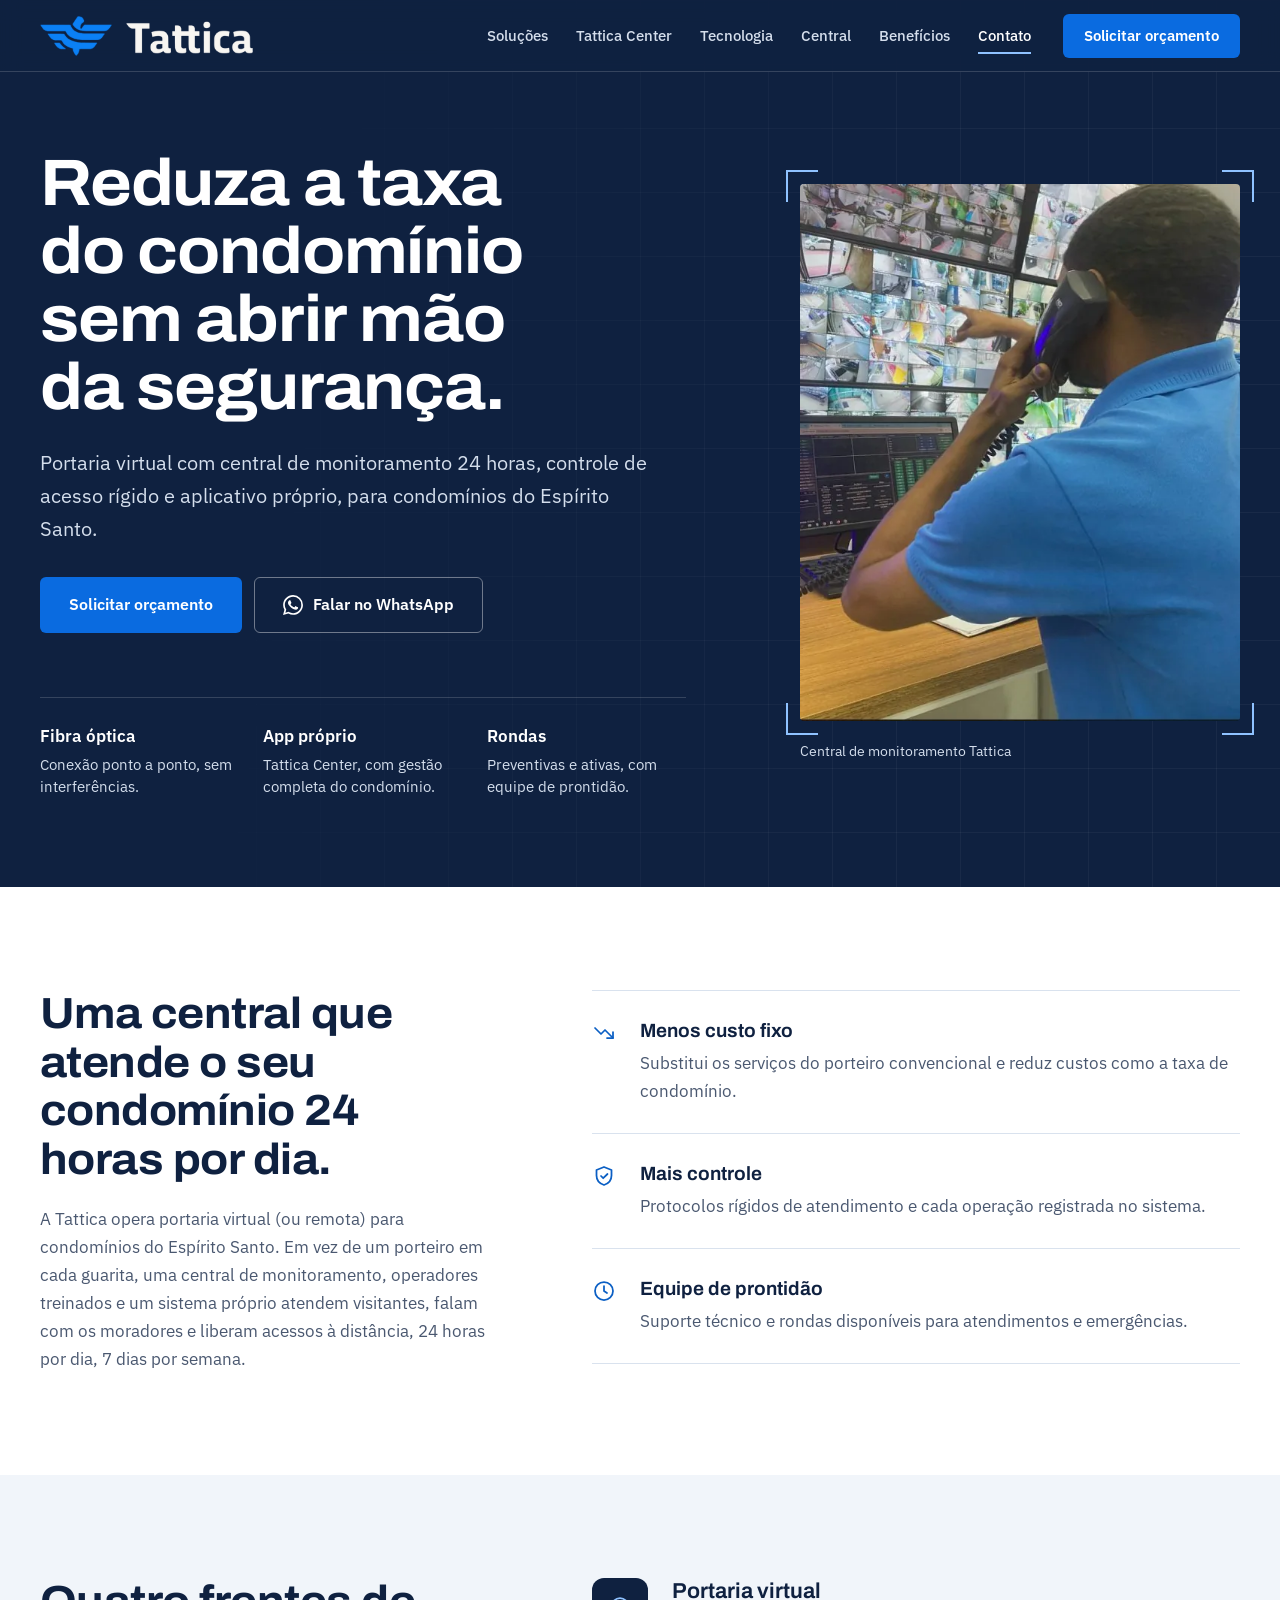
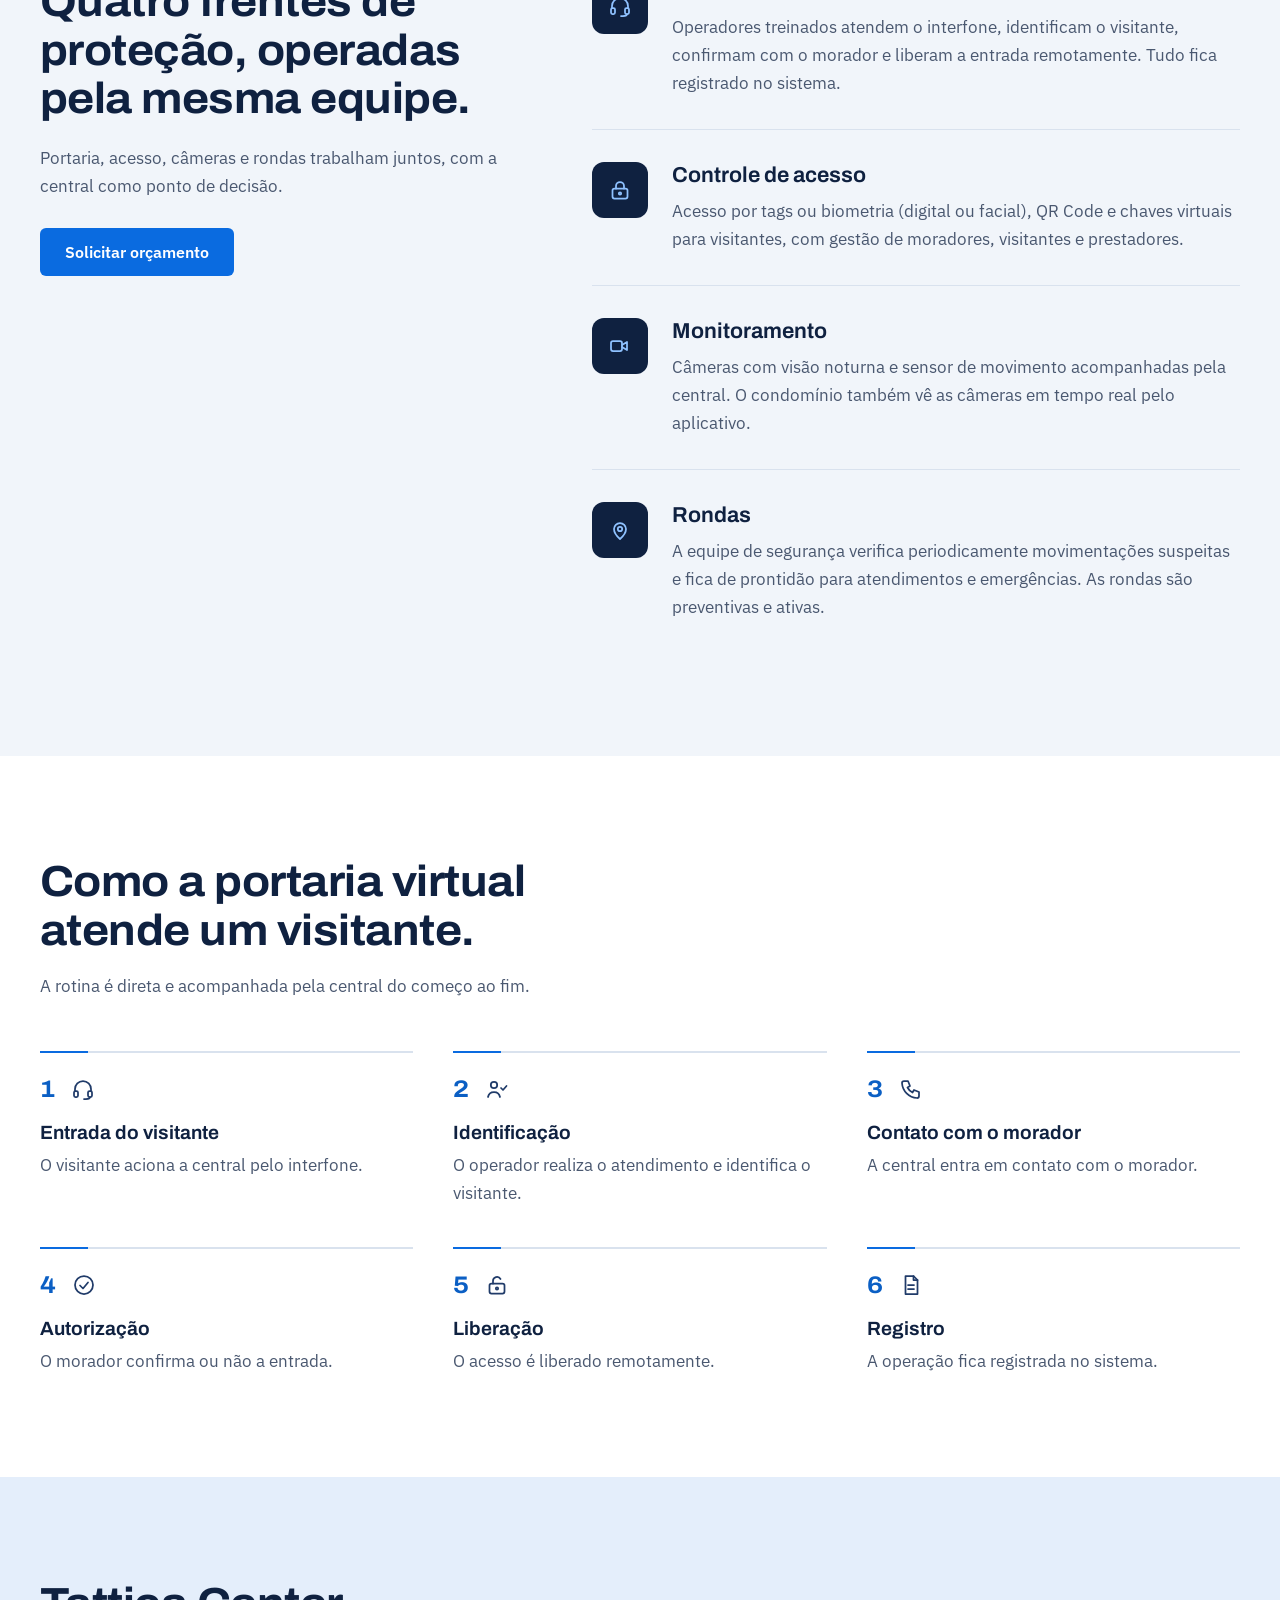
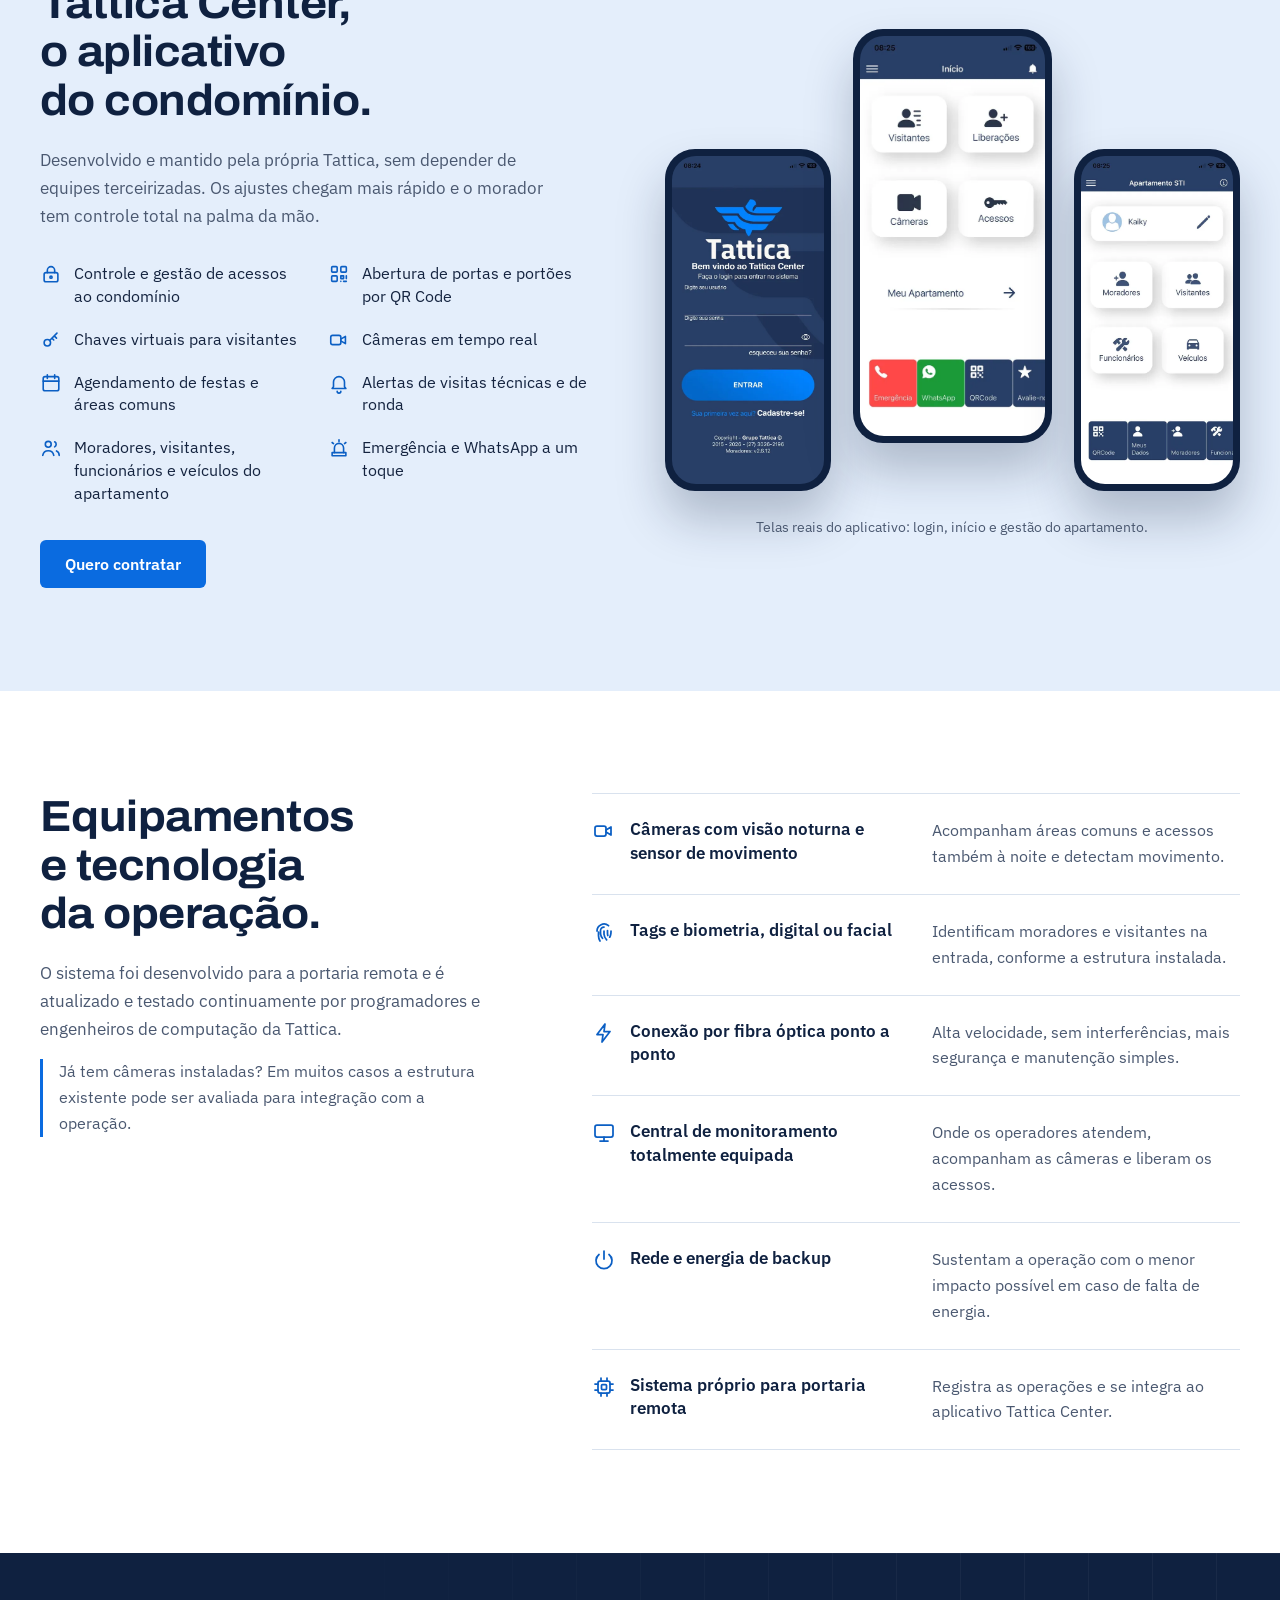
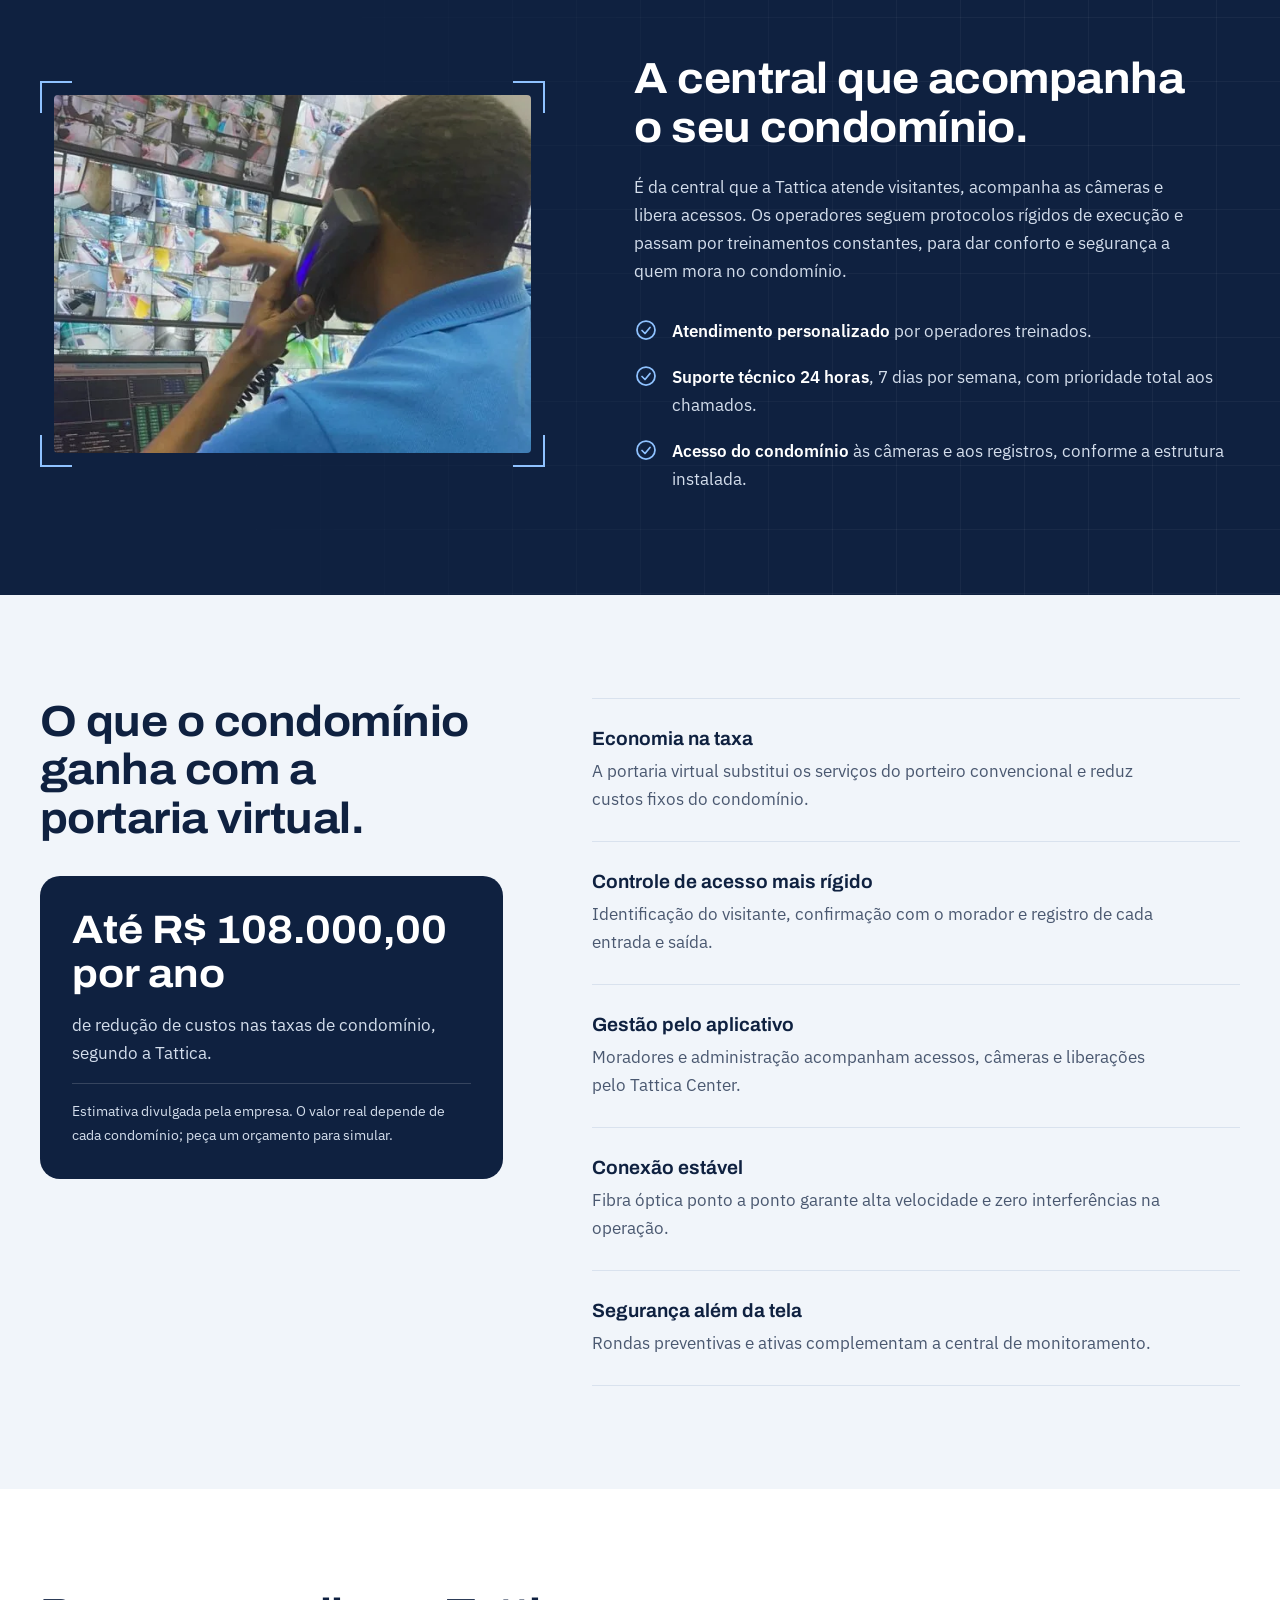
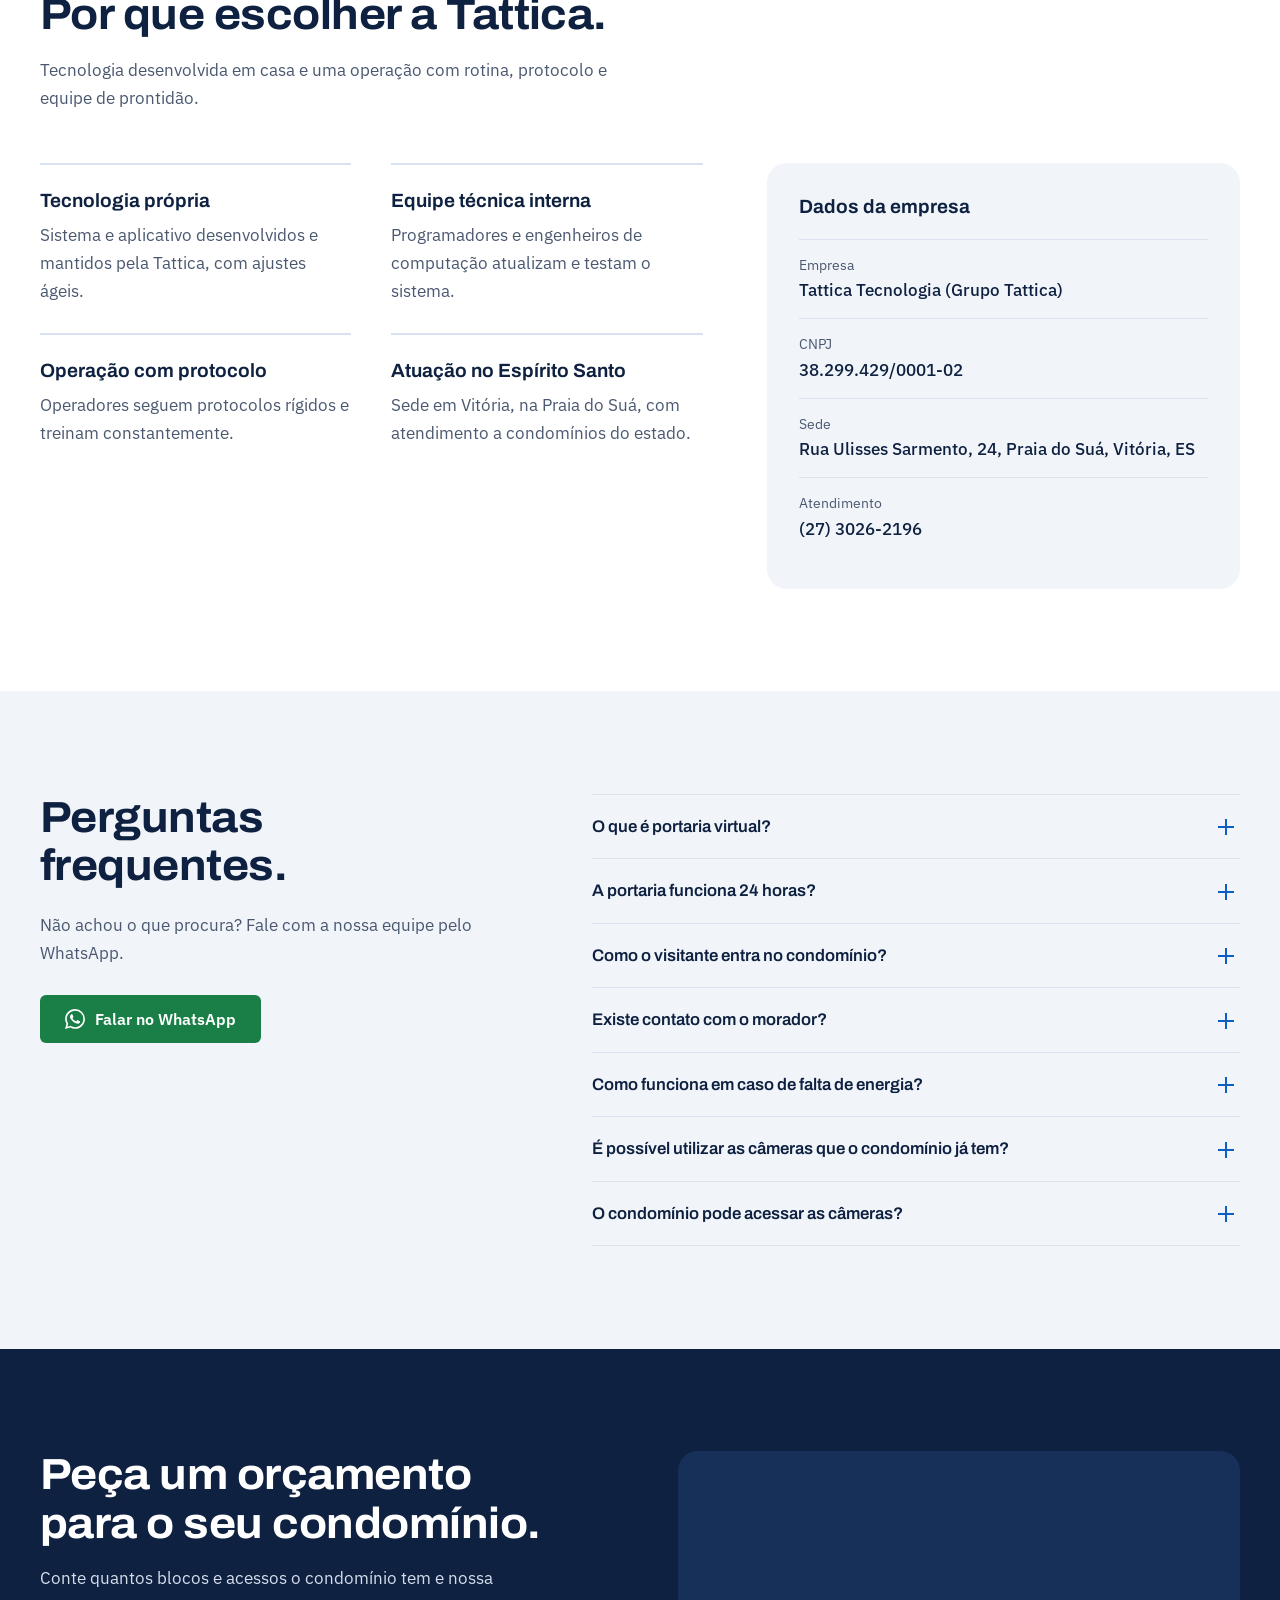
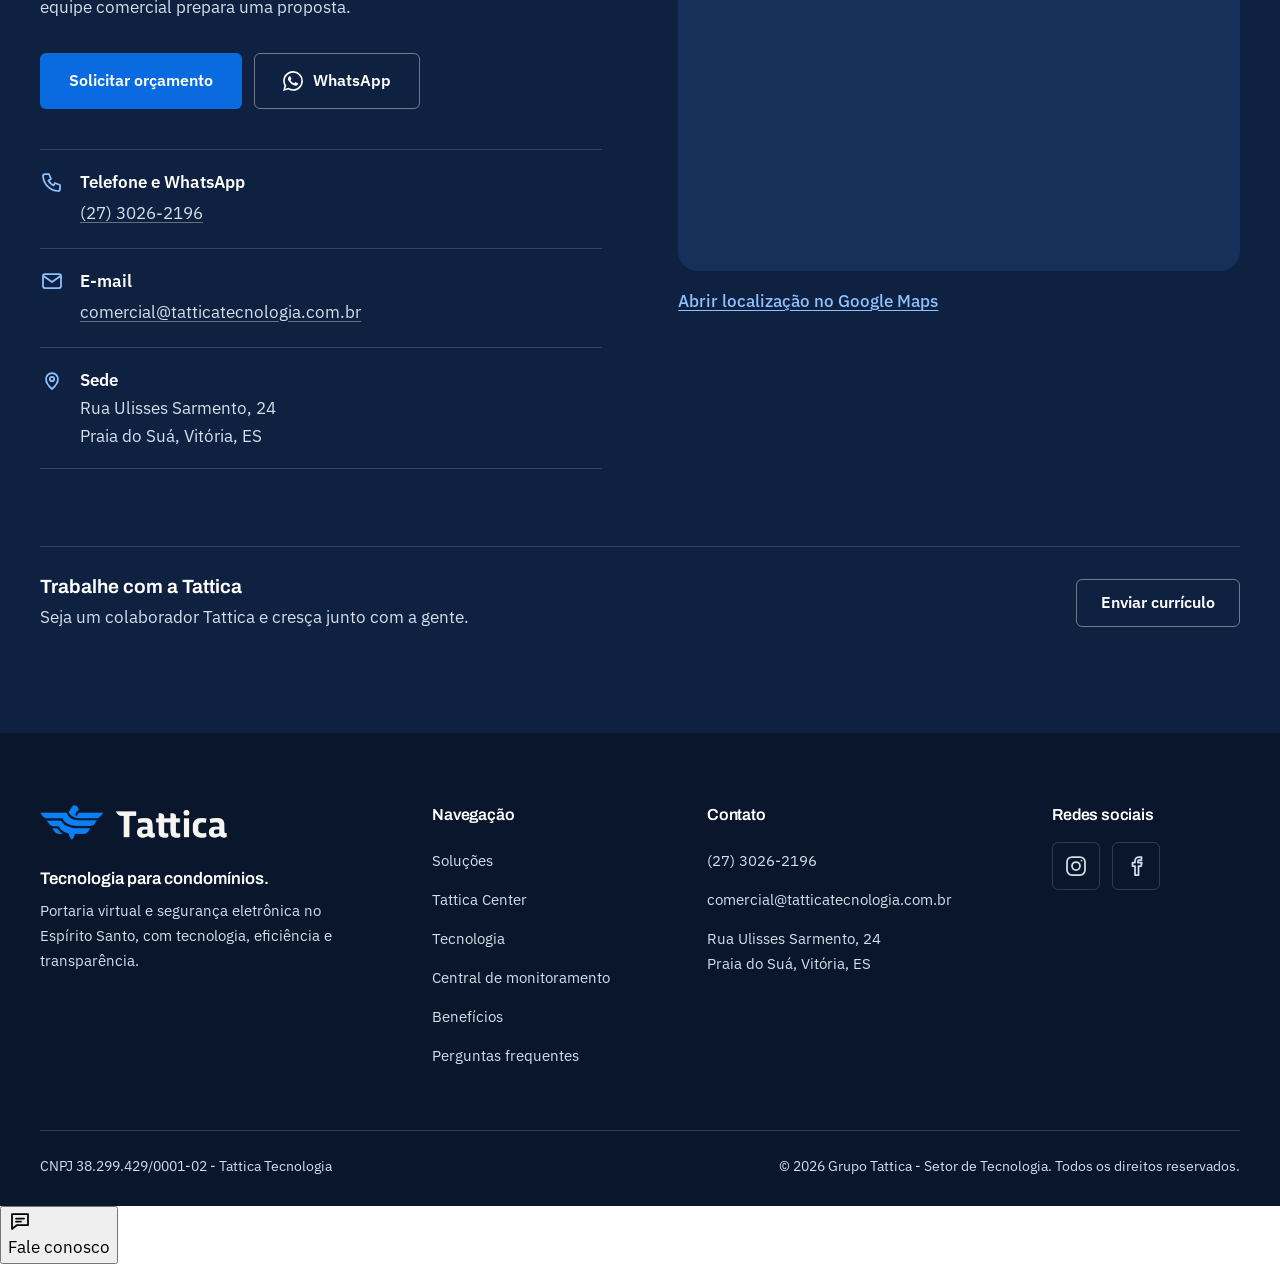
==== commit a2166e5b: "Inclui o assistente virtual na página" ====
--- a/Index.html
+++ b/Index.html
@@ -16,6 +16,7 @@
     <link rel="preload" href="fonts/archivo-latin-wdth.woff2" as="font" type="font/woff2" crossorigin>
     <link rel="preload" href="fonts/ibm-plex-sans-latin-400.woff2" as="font" type="font/woff2" crossorigin>
     <link rel="stylesheet" href="styles.css">
+    <link rel="stylesheet" href="chatbot.css">
 
     <script type="application/ld+json">
     {
@@ -646,6 +647,8 @@
     </button>
 
     <script src="script.js" defer></script>
+    <script src="chat-config.js" defer></script>
+    <script src="chatbot.js" defer></script>
 
 </body>
 </html>
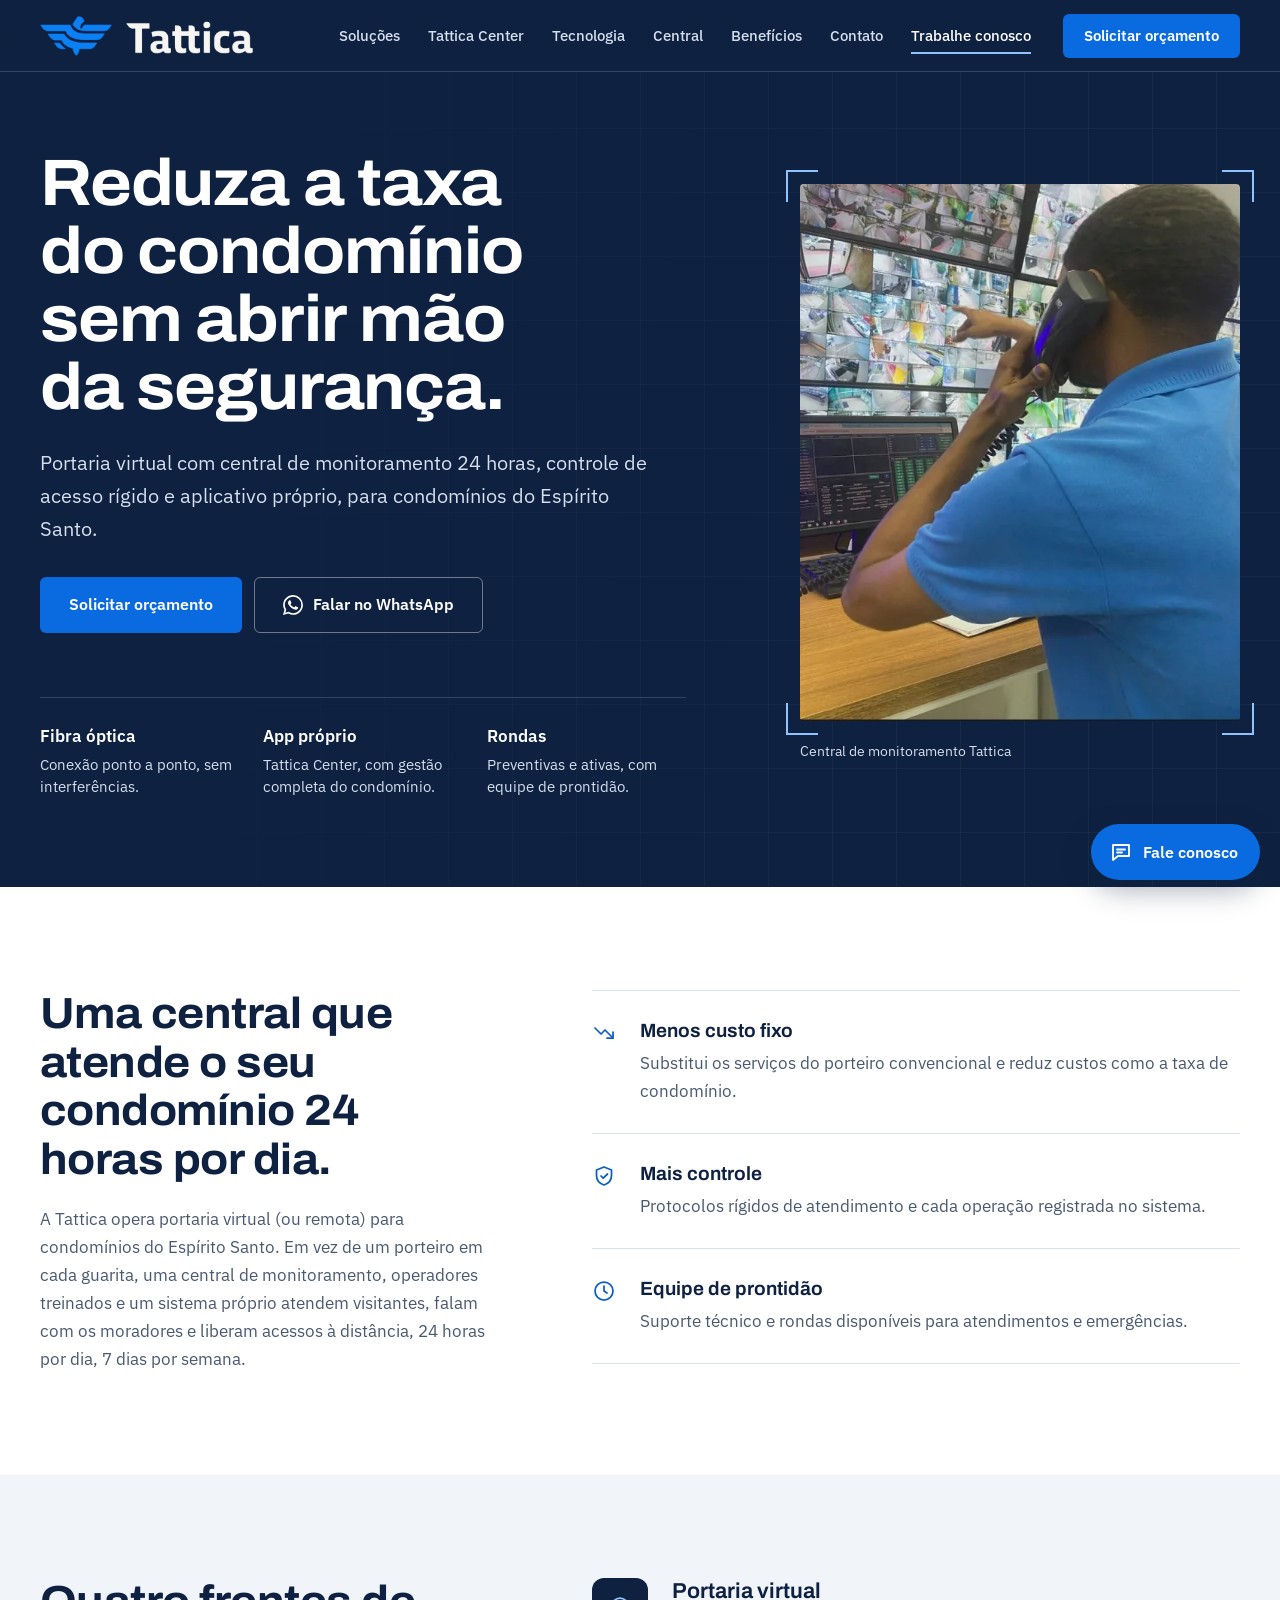
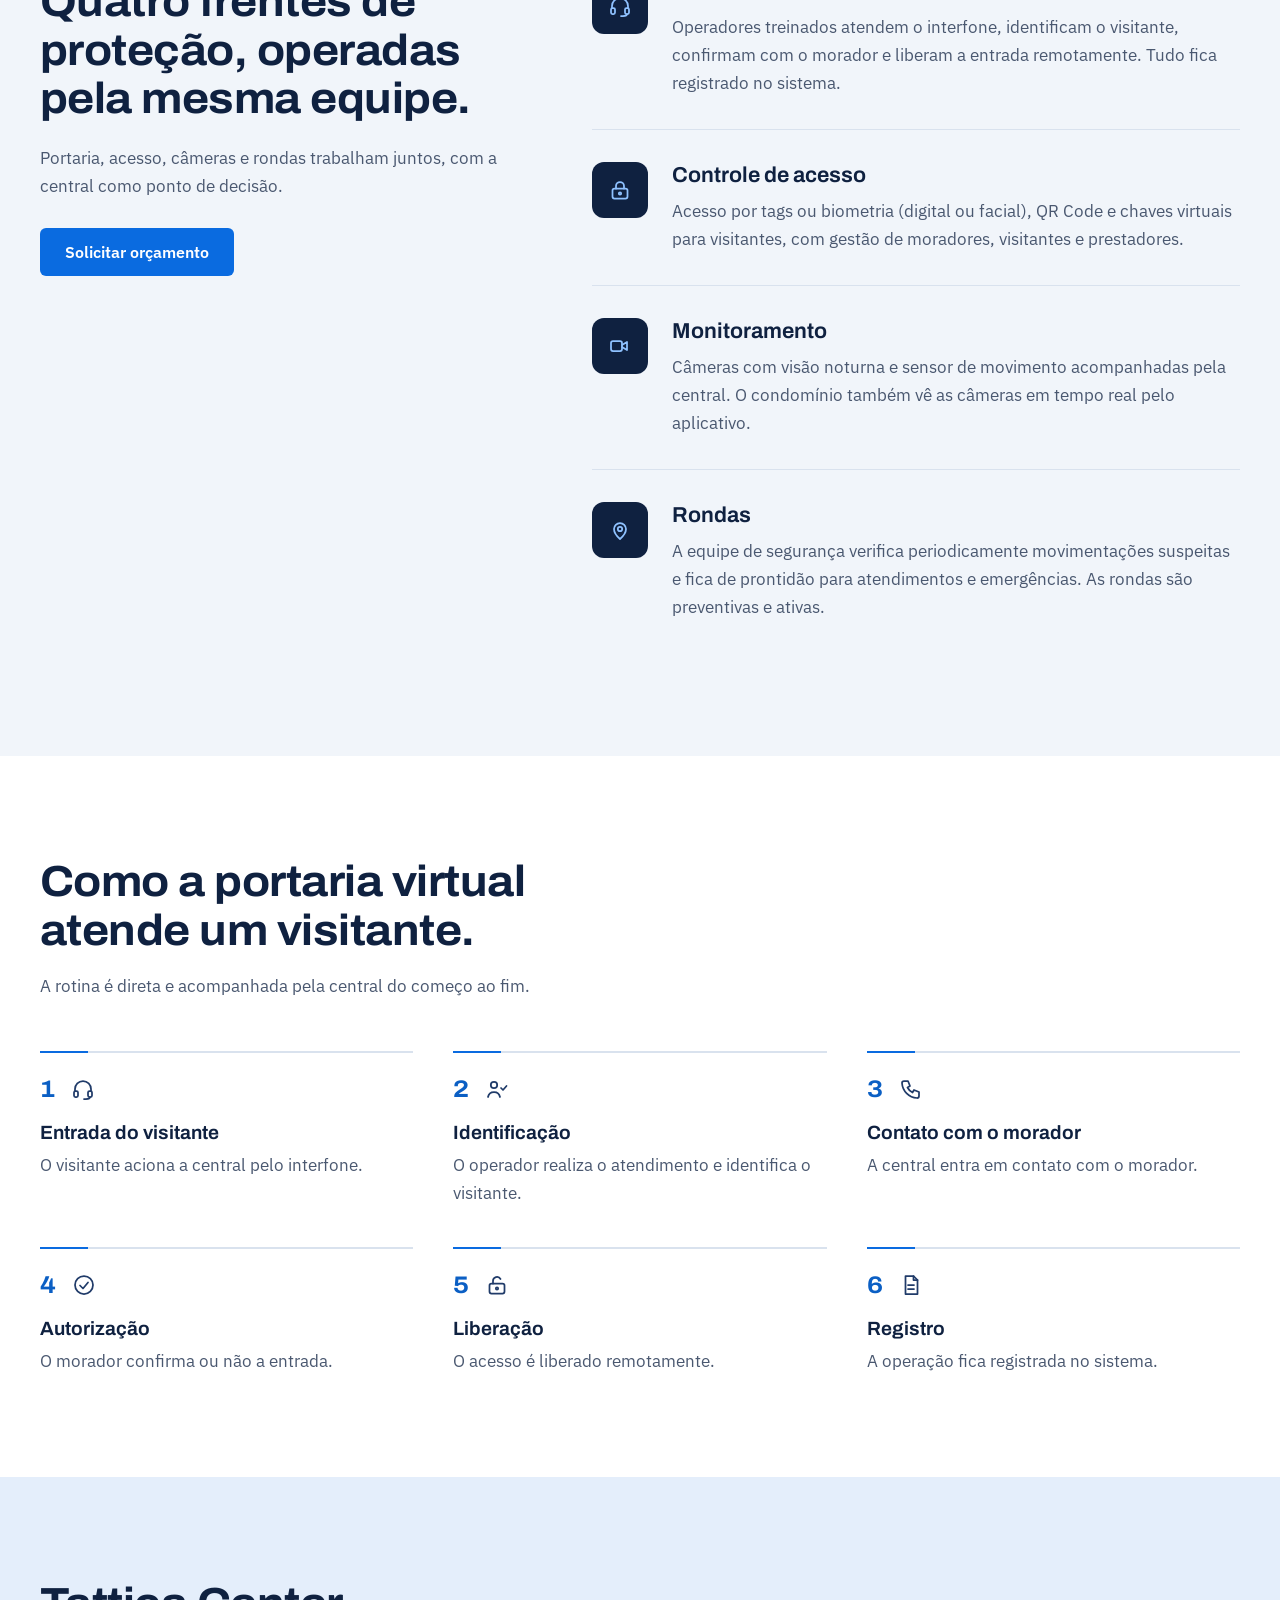
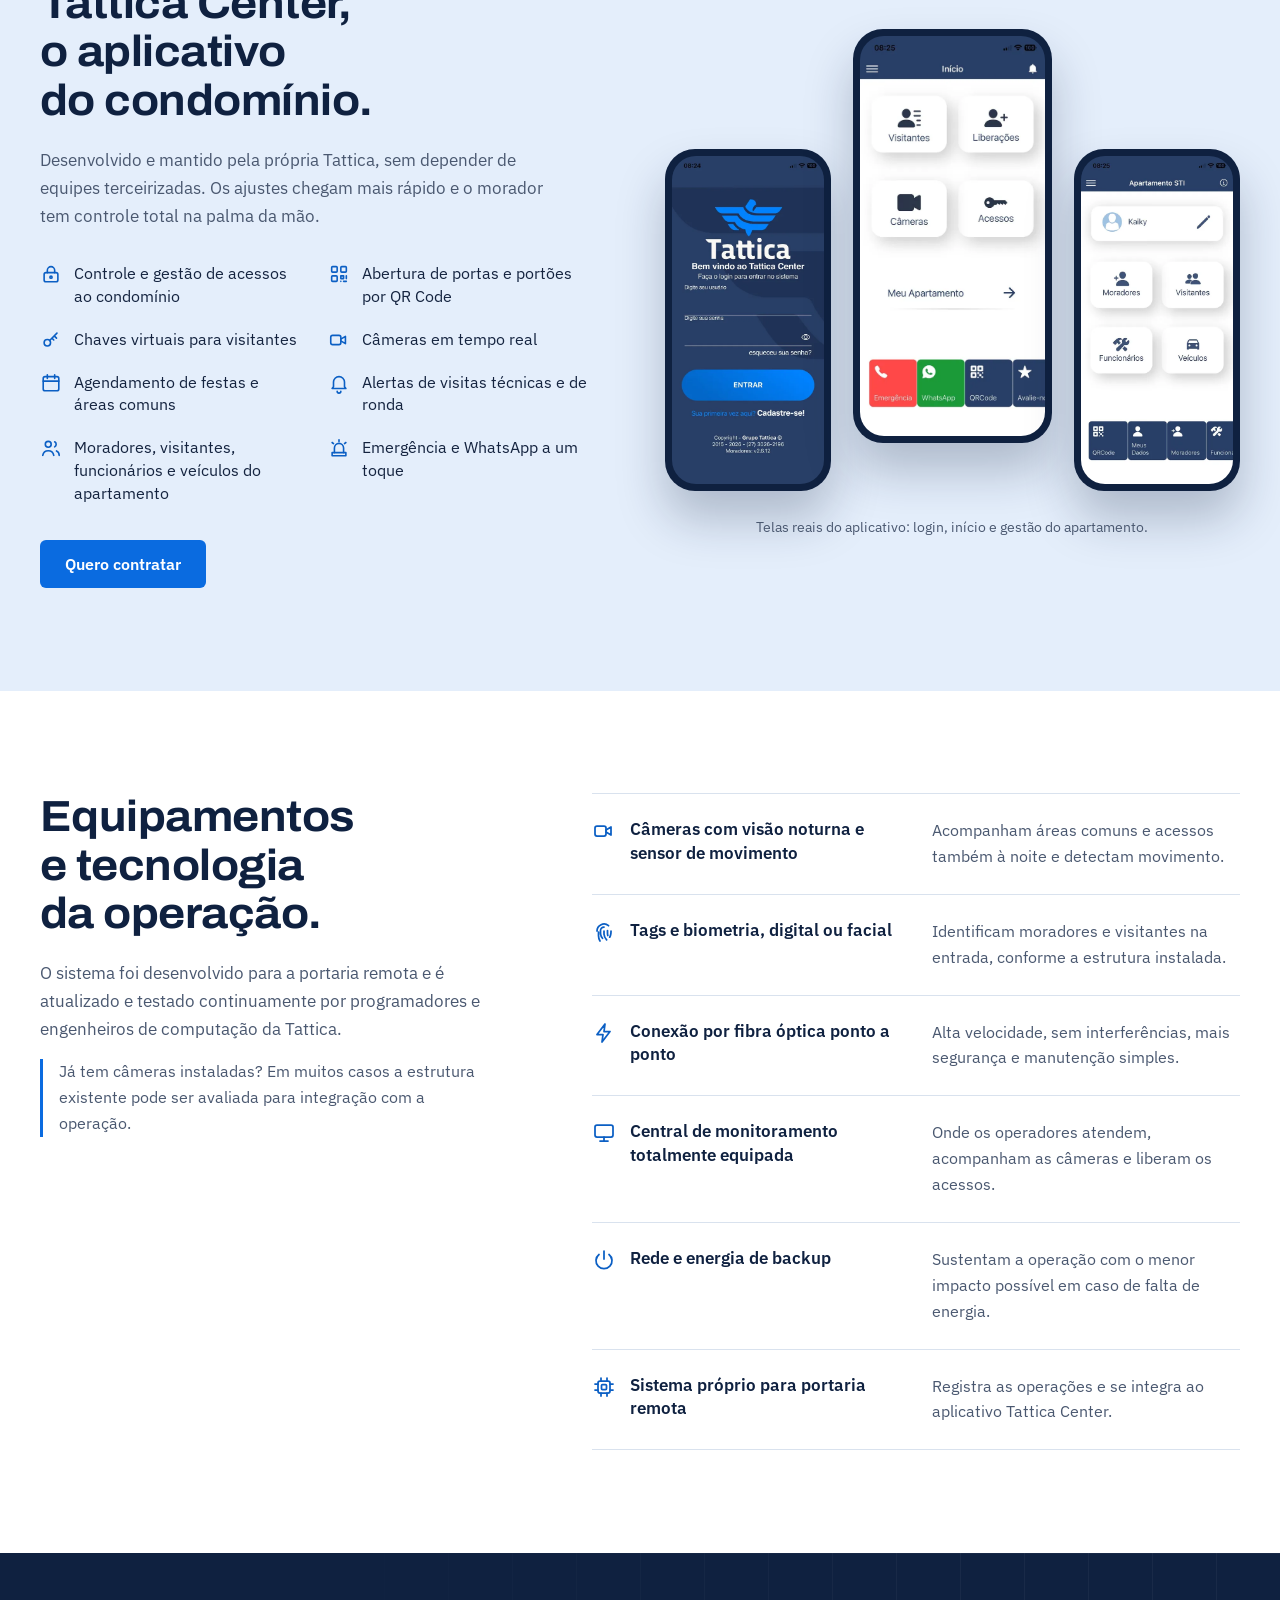
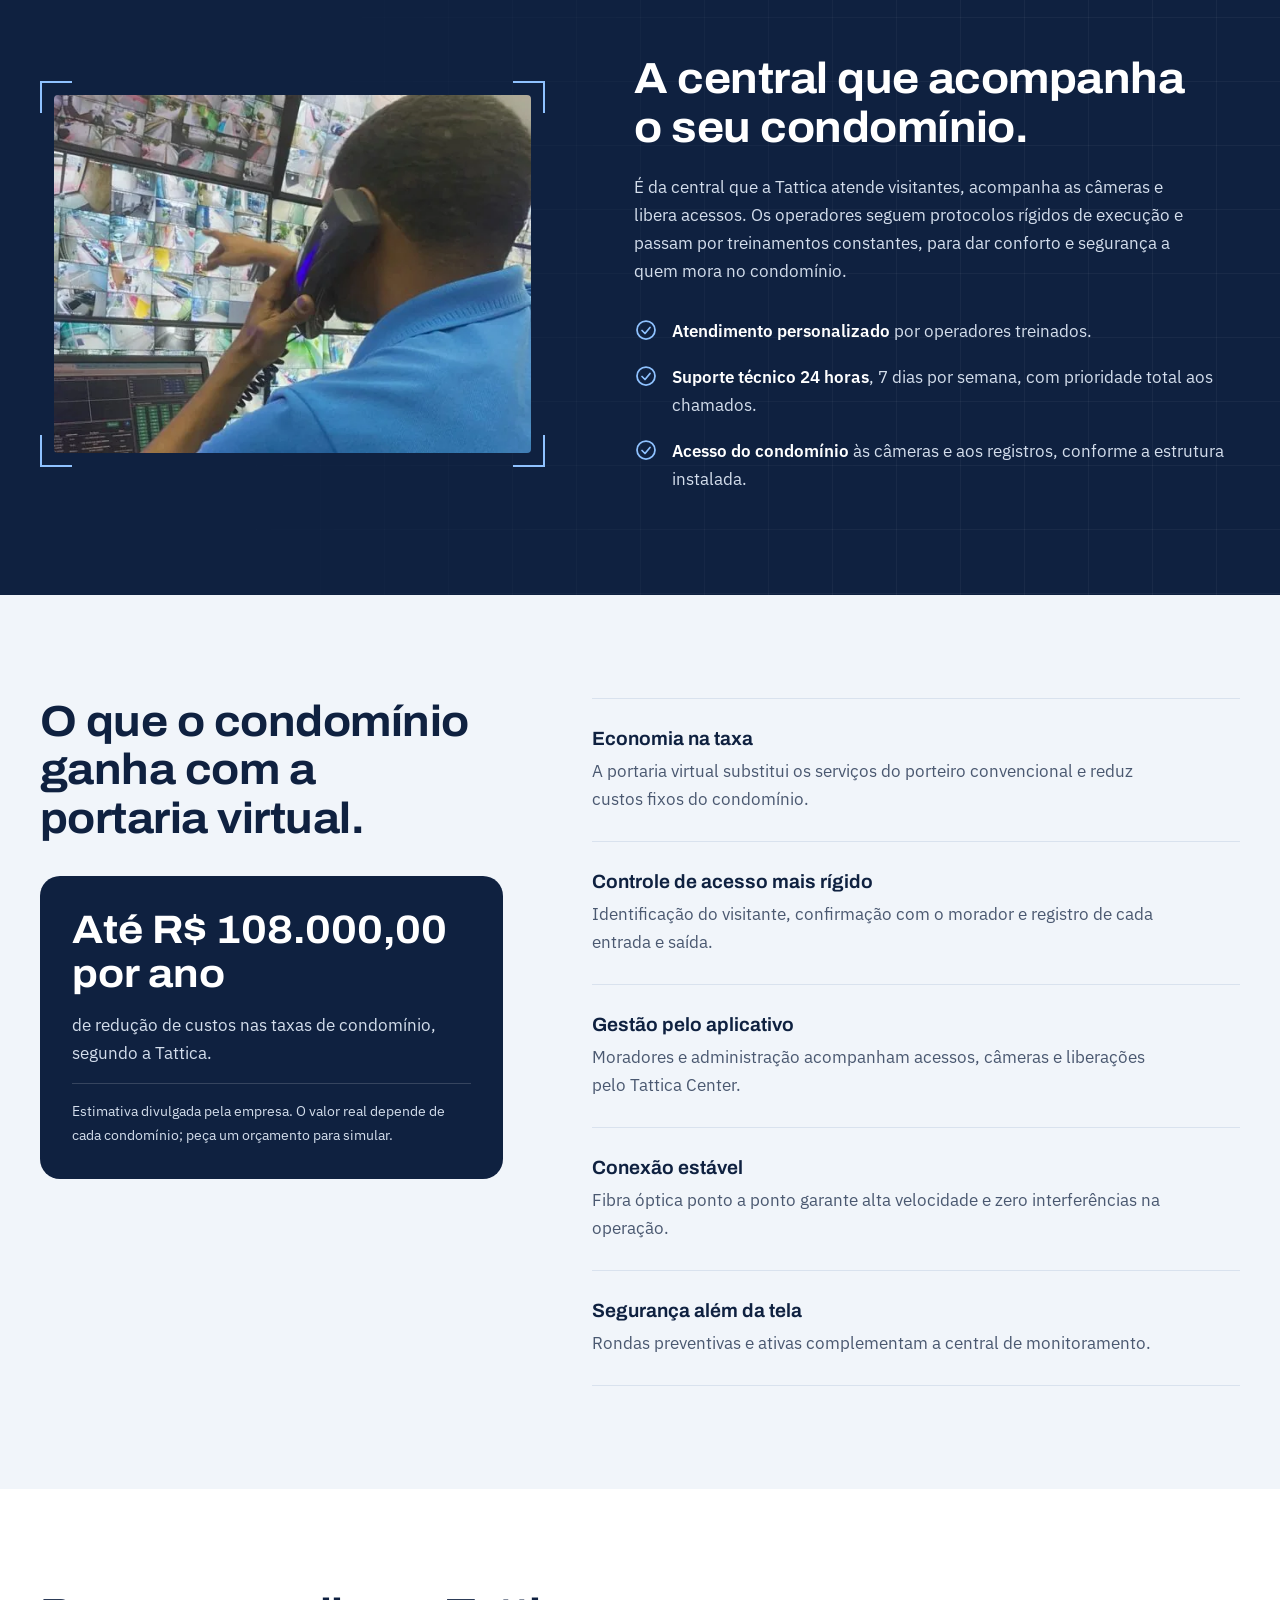
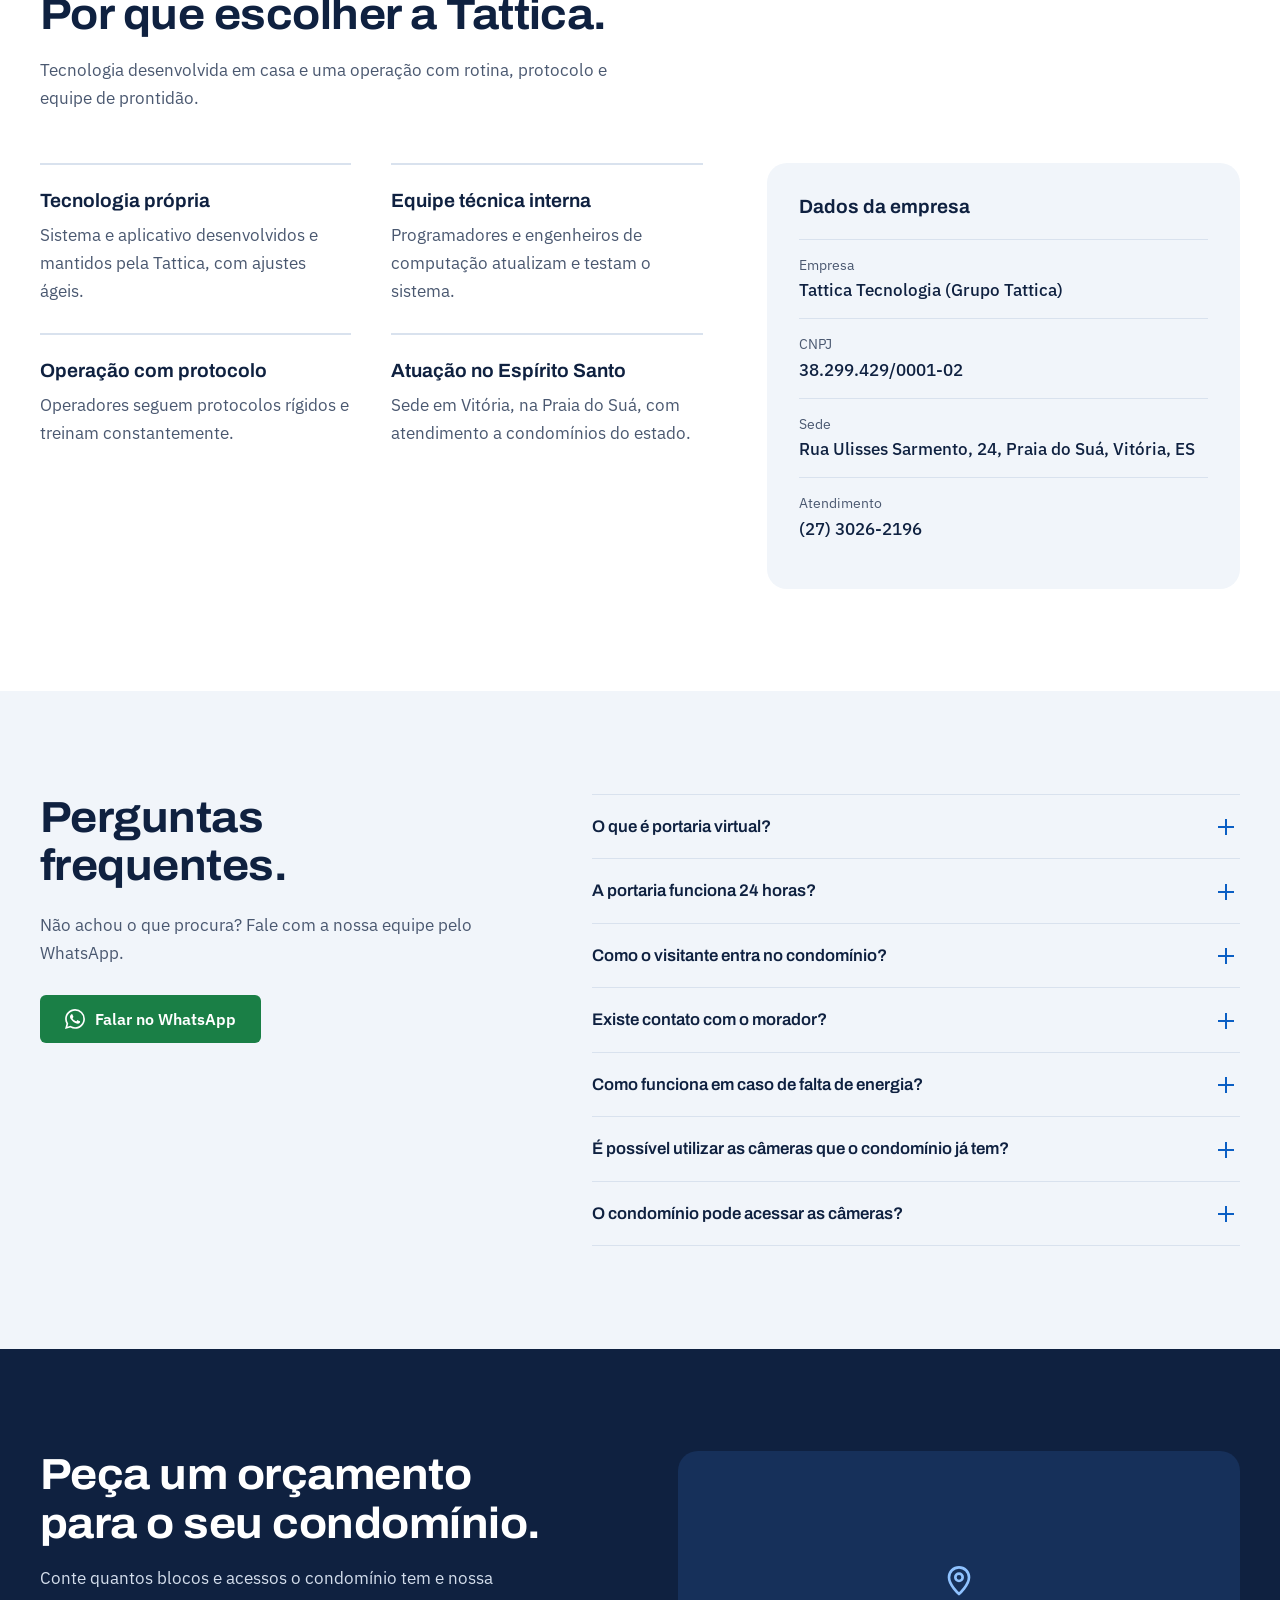
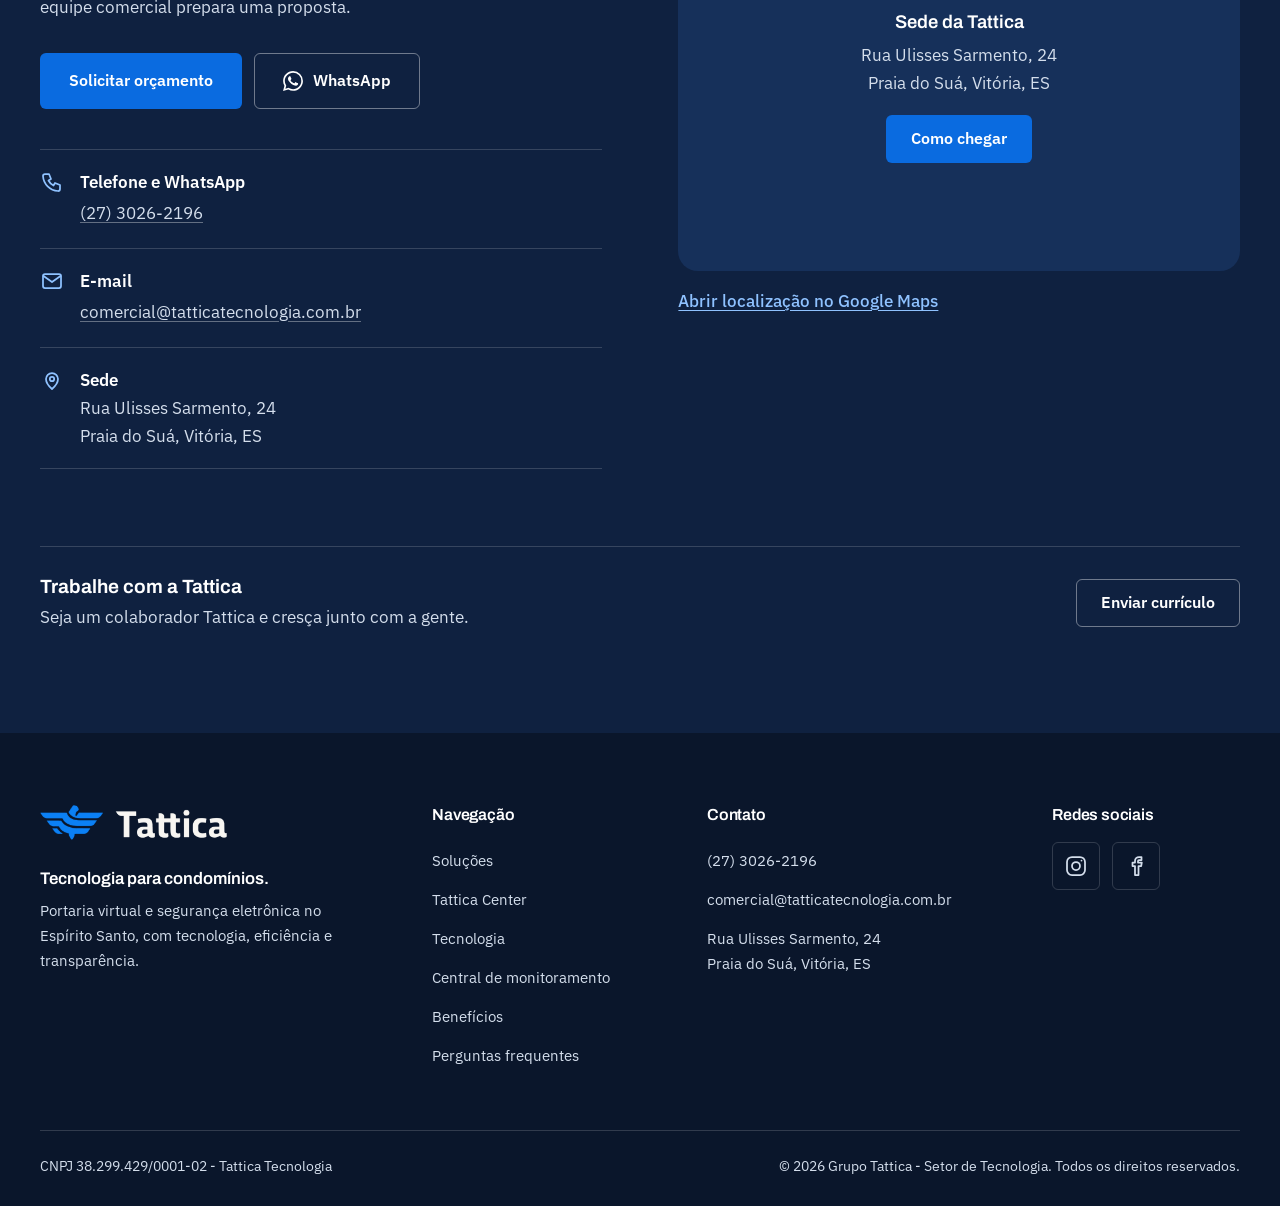
==== commit ac99cc29: "Adiciona o link Trabalhe conosco no menu, levando até o envio de currículo" ====
--- a/Index.html
+++ b/Index.html
@@ -102,6 +102,7 @@
                     <li><a href="#central" class="nav-link">Central</a></li>
                     <li><a href="#beneficios" class="nav-link">Benefícios</a></li>
                     <li><a href="#contato" class="nav-link">Contato</a></li>
+                    <li><a href="#trabalhe-conosco" class="nav-link">Trabalhe conosco</a></li>
                 </ul>
                 <a href="#orcamento-modal" class="btn btn--primary nav-cta quote-trigger" aria-haspopup="dialog">Solicitar orçamento</a>
             </nav>
@@ -544,6 +545,13 @@
 
                 <div class="contact__map">
                     <div class="map-frame">
+                        <!-- Aparece por trás do mapa. Se o mapa não carregar, a pessoa ainda vê o endereço e o botão. -->
+                        <div class="map-fallback">
+                            <svg class="icon" aria-hidden="true"><use href="#i-pin"/></svg>
+                            <strong>Sede da Tattica</strong>
+                            <span>Rua Ulisses Sarmento, 24<br>Praia do Suá, Vitória, ES</span>
+                            <a href="https://www.google.com/maps/dir/?api=1&amp;destination=Rua+Ulisses+Sarmento,+24,+Praia+do+Su%C3%A1,+Vit%C3%B3ria+-+ES" class="btn btn--primary" target="_blank" rel="noopener noreferrer">Como chegar</a>
+                        </div>
                         <iframe src="https://www.google.com/maps?q=Rua+Ulisses+Sarmento,+24,+Praia+do+Su%C3%A1,+Vit%C3%B3ria+-+ES&output=embed" title="Mapa da sede da Tattica em Vitória, Espírito Santo" loading="lazy" referrerpolicy="no-referrer-when-downgrade"></iframe>
                     </div>
                     <a href="https://maps.app.goo.gl/Avk3cpEX6ggy2bdf8" target="_blank" rel="noopener noreferrer" class="map-link">Abrir localização no Google Maps</a>
@@ -551,7 +559,7 @@
             </div>
 
             <div class="container">
-                <div class="careers">
+                <div class="careers" id="trabalhe-conosco">
                     <div>
                         <h3>Trabalhe com a Tattica</h3>
                         <p>Seja um colaborador Tattica e cresça junto com a gente.</p>
--- a/styles.css
+++ b/styles.css
@@ -219,6 +219,14 @@
 .nav-link:hover::after,
 .nav-link[aria-current="true"]::after { transform: scaleX(1); }
 .nav-cta { min-height: 44px; padding: 10px 20px; font-size: .95rem; }
+.nav-link, .nav-cta { white-space: nowrap; }
+/* telas médias: menu mais compacto para caber todos os itens em uma linha */
+@media (min-width: 1024px) and (max-width: 1259px) {
+    .nav-list { gap: 16px; }
+    .nav-link { font-size: .88rem; }
+    .header .logo img { width: auto; height: 34px; }
+    .nav-cta { padding: 10px 14px; font-size: .88rem; }
+}
 
 .menu-toggle {
     display: none;
@@ -617,7 +625,23 @@
     border-radius: var(--r-lg);
     background: var(--navy-800);
 }
-.map-frame iframe { display: block; width: 100%; height: 100%; border: 0; }
+.map-frame { position: relative; }
+.map-frame iframe { position: relative; z-index: 1; display: block; width: 100%; height: 100%; border: 0; }
+.map-fallback {
+    position: absolute;
+    inset: 0;
+    display: flex;
+    flex-direction: column;
+    align-items: center;
+    justify-content: center;
+    gap: 8px;
+    padding: 24px;
+    color: var(--on-dark);
+    text-align: center;
+}
+.map-fallback .icon { width: 40px; height: 40px; margin-bottom: 4px; fill: none; stroke: var(--blue-300); stroke-width: 1.6; stroke-linecap: round; stroke-linejoin: round; }
+.map-fallback strong { color: var(--white); font: 600 1.15rem/1.2 var(--font-display); }
+.map-fallback .btn { margin-top: 10px; }
 .map-link {
     display: inline-block;
     margin-top: 8px;
--- a/chatbot.css
+++ b/chatbot.css
@@ -0,0 +1,232 @@
+/* ---------- Assistente virtual ---------- */
+.chat { --chat-w: 380px; font-family: var(--font-body); }
+
+.chat__launcher {
+    position: fixed;
+    right: 20px;
+    bottom: 20px;
+    z-index: 1100;
+    display: inline-flex;
+    align-items: center;
+    gap: 10px;
+    min-height: 56px;
+    padding: 0 22px 0 18px;
+    border: 0;
+    border-radius: 99px;
+    color: var(--white);
+    background: var(--blue-600);
+    box-shadow: 0 10px 28px rgba(15, 33, 64, .35);
+    font: 600 1rem/1 var(--font-body);
+    cursor: pointer;
+    transition: background-color .2s ease;
+}
+.chat__launcher[hidden] { display: none; }
+.chat__launcher:hover { background: var(--blue-800); }
+.chat .icon { width: 24px; height: 24px; fill: none; stroke: currentColor; stroke-width: 1.8; stroke-linecap: round; stroke-linejoin: round; }
+
+/* o botão de voltar ao topo sobe para não ficar embaixo do chat */
+.back-to-top { bottom: 88px; }
+
+.chat__panel {
+    position: fixed;
+    right: 20px;
+    bottom: 20px;
+    z-index: 1200;
+    display: flex;
+    flex-direction: column;
+    width: min(var(--chat-w), calc(100vw - 24px));
+    height: min(620px, calc(100dvh - 40px));
+    overflow: hidden;
+    border-radius: 24px;
+    background: var(--white);
+    box-shadow: 0 0 0 1px rgba(255, 255, 255, .16), 0 30px 80px rgba(5, 12, 28, .55);
+}
+.chat__panel[hidden] { display: none; }
+
+.chat__head {
+    display: flex;
+    align-items: center;
+    gap: 12px;
+    padding: 14px 10px 14px 16px;
+    color: var(--white);
+    background: linear-gradient(135deg, var(--navy-900), var(--navy-700));
+}
+.chat__avatar { flex: none; width: 44px; height: 44px; border-radius: 50%; background: url(images/favicon.png) center / cover no-repeat; box-shadow: 0 0 0 2px rgba(255, 255, 255, .28); }
+.chat__head-actions { margin-left: auto; }
+.chat__title { font: 600 1.05rem/1.2 var(--font-display); }
+.chat__sub { display: flex; align-items: center; gap: 7px; margin-top: 3px; color: var(--on-dark); font-size: .82rem; }
+.chat__status-dot { width: 8px; height: 8px; border-radius: 50%; background: #3ddc84; transition: background-color .2s ease; }
+.chat.is-typing .chat__status-dot { background: var(--blue-300); animation: chat-dot 1s ease-in-out infinite; }
+.chat__head-actions { display: flex; gap: 2px; }
+.chat__icon-btn {
+    width: 44px;
+    height: 44px;
+    border: 0;
+    border-radius: var(--r-sm);
+    color: var(--white);
+    background: transparent;
+    font-size: 1.5rem;
+    line-height: 1;
+    cursor: pointer;
+}
+.chat__icon-btn:hover { background: rgba(255, 255, 255, .12); }
+
+.chat__log {
+    flex: 1;
+    display: flex;
+    flex-direction: column;
+    gap: 10px;
+    overflow-y: auto;
+    padding: 20px 16px 16px;
+    background: linear-gradient(180deg, #e9f0f9 0%, var(--paper) 120px);
+}
+.chat__msg {
+    max-width: 86%;
+    padding: 10px 14px;
+    border-radius: 16px;
+    font-size: .95rem;
+    line-height: 1.5;
+    white-space: pre-line;
+    overflow-wrap: anywhere;
+}
+.chat__msg--bot { position: relative; align-self: flex-start; margin-left: 38px; border-bottom-left-radius: 6px; color: var(--ink); background: var(--white); box-shadow: 0 1px 2px rgba(15, 33, 64, .1); }
+.chat__msg--user { align-self: flex-end; border-bottom-right-radius: 6px; color: var(--white); background: linear-gradient(135deg, var(--blue-600), var(--blue-700)); }
+.chat__msg.is-typing { display: inline-flex; align-items: center; gap: 5px; min-height: 40px; }
+.chat__dot { width: 7px; height: 7px; border-radius: 50%; background: var(--muted); animation: chat-dot 1.1s ease-in-out infinite; }
+.chat__dot:nth-child(2) { animation-delay: .15s; }
+.chat__dot:nth-child(3) { animation-delay: .3s; }
+
+.chat__options { display: flex; flex-direction: column; align-items: stretch; gap: 8px; margin: 4px 0 0 38px; }
+.chat__opt {
+    display: flex;
+    align-items: center;
+    justify-content: space-between;
+    gap: 12px;
+    min-height: 46px;
+    padding: 10px 14px 10px 16px;
+    border: 1.5px solid #c9d8ec;
+    border-radius: 14px;
+    color: var(--navy-800);
+    background: var(--white);
+    font: 500 .95rem/1.3 var(--font-body);
+    text-align: left;
+    text-decoration: none;
+    cursor: pointer;
+    transition: background-color .15s ease, color .15s ease;
+}
+.chat__opt::after { content: "›" / ""; flex: none; font-size: 1.4rem; line-height: 1; color: var(--blue-600); transition: transform .15s ease; }
+.chat__opt:hover { border-color: var(--blue-600); background: var(--blue-100); }
+.chat__opt:hover::after { transform: translateX(3px); }
+.chat__opt--link { color: var(--white); border-color: var(--green); background: var(--green); }
+.chat__opt--link::after { color: var(--white); }
+.chat__opt--link:hover { background: #146636; border-color: #146636; }
+
+.chat__form { padding: 10px 12px 12px; border-top: 1px solid var(--line); background: var(--white); box-shadow: 0 -6px 16px rgba(15, 33, 64, .05); }
+.chat__form[hidden] { display: none; }
+.chat__label { position: absolute; width: 1px; height: 1px; overflow: hidden; clip-path: inset(50%); white-space: nowrap; }
+.chat__form-row { display: flex; gap: 8px; }
+.chat__input {
+    flex: 1;
+    min-width: 0;
+    min-height: 48px;
+    padding: 10px 14px;
+    border: 1px solid #8da0ba;
+    border-radius: 14px;
+    color: var(--ink);
+    font: inherit;
+}
+.chat__input:focus { border-color: var(--blue-600); outline: 3px solid rgba(10, 107, 224, .25); }
+.chat__send { flex: none; width: 48px; height: 48px; border: 0; border-radius: 14px; color: var(--white); background: var(--blue-600); font-size: 1.1rem; cursor: pointer; }
+.chat__send:hover { background: var(--blue-800); }
+.chat__error { min-height: 1.2em; margin-top: 6px; padding-left: 8px; color: #b3261e; font-size: .85rem; }
+
+@media (max-width: 639px) {
+    .chat__panel { right: 0; bottom: 0; width: 100vw; height: 100dvh; border-radius: 0; }
+    body.chat-open { overflow: hidden; }
+    .chat__launcher-text { display: none; }
+    .chat__launcher { padding: 0; width: 56px; justify-content: center; }
+}
+
+/* ---------- Animações ---------- */
+@keyframes chat-pop { from { opacity: 0; transform: translateY(16px) scale(.94); } to { opacity: 1; transform: none; } }
+@keyframes chat-out { to { opacity: 0; transform: translateY(16px) scale(.94); } }
+@keyframes chat-in { from { opacity: 0; transform: translateY(10px); } to { opacity: 1; transform: none; } }
+@keyframes chat-user-in { from { opacity: 0; transform: translateX(14px) scale(.96); } to { opacity: 1; transform: none; } }
+@keyframes chat-dot { 0%, 60%, 100% { opacity: .35; transform: translateY(0); } 30% { opacity: 1; transform: translateY(-5px); } }
+@keyframes chat-launcher-in { from { opacity: 0; transform: translateY(24px) scale(.8); } to { opacity: 1; transform: none; } }
+@keyframes chat-ring { 0% { box-shadow: 0 10px 28px rgba(15, 33, 64, .35), 0 0 0 0 rgba(10, 107, 224, .55); } 70%, 100% { box-shadow: 0 10px 28px rgba(15, 33, 64, .35), 0 0 0 18px rgba(10, 107, 224, 0); } }
+@keyframes chat-spin { to { transform: rotate(360deg); } }
+@keyframes chat-hint-in { from { opacity: 0; transform: translateY(8px) scale(.95); } to { opacity: 1; transform: none; } }
+
+.chat__panel:not([hidden]) { transform-origin: bottom right; animation: chat-pop .32s cubic-bezier(.2, .8, .2, 1) both; }
+.chat__panel.is-closing { animation: chat-out .2s ease-in both; }
+
+.chat__launcher { animation: chat-launcher-in .5s cubic-bezier(.2, .8, .2, 1) .6s both, chat-ring 2.2s ease-out 1.6s 3; }
+.chat__launcher .icon { transition: transform .25s ease; }
+.chat__launcher:hover .icon { transform: rotate(-8deg) scale(1.12); }
+.chat__launcher:active { transform: scale(.96); }
+
+.chat__hint {
+    position: fixed;
+    right: 20px;
+    bottom: 88px;
+    z-index: 1100;
+    max-width: 240px;
+    margin: 0;
+    padding: 12px 16px;
+    border-radius: 16px 16px 4px 16px;
+    color: var(--ink);
+    background: var(--white);
+    box-shadow: 0 10px 28px rgba(15, 33, 64, .25);
+    font-size: .92rem;
+    line-height: 1.4;
+    cursor: pointer;
+    opacity: 0;
+}
+.chat__hint[hidden] { display: none; }
+.chat__hint.is-visible { animation: chat-hint-in .35s ease both; opacity: 1; }
+
+.chat__msg--bot.is-written, .chat__msg--bot:not(.is-typing) { animation: chat-in .3s ease-out both; }
+.chat__msg--bot.is-typing { animation: chat-in .2s ease-out both; }
+.chat__msg--user { animation: chat-user-in .28s cubic-bezier(.2, .8, .2, 1) both; }
+.chat__opt { animation: chat-in .32s ease-out both; animation-delay: calc(var(--i, 0) * 70ms); transition: background-color .15s ease, color .15s ease, transform .15s ease, box-shadow .15s ease; }
+.chat__opt:hover { box-shadow: 0 4px 12px rgba(15, 33, 64, .12); }
+.chat__opt:active { transform: scale(.97); }
+.chat__send { transition: background-color .15s ease, transform .15s ease; }
+.chat__send:hover { transform: translateX(2px) scale(1.06); }
+.chat__send:active { transform: scale(.92); }
+.chat__icon-btn.is-spinning { animation: chat-spin .5s ease; }
+.chat__form:not([hidden]) { animation: chat-in .25s ease-out both; }
+
+@media (prefers-reduced-motion: reduce) {
+    .chat *, .chat__hint, .chat__launcher, .chat__panel { animation: none !important; transition: none !important; }
+    .chat__hint { display: none; }
+}
+
+/* horário em cada mensagem */
+.chat__msg::after { content: attr(data-time); content: attr(data-time) / ""; display: block; margin-top: 4px; font-size: .75rem; line-height: 1; text-align: right; }
+.chat__msg--bot::after { color: var(--muted); }
+.chat__msg--user::after { color: #e4eefb; }
+.chat__msg.is-typing::after { display: none; }
+
+/* foco visível em todos os controles do chat, inclusive sobre fundos escuros e coloridos */
+.chat__head :focus-visible, .chat__launcher:focus-visible, .chat__send:focus-visible { outline-color: var(--blue-300); }
+.chat__launcher:focus-visible, .chat__send:focus-visible { box-shadow: 0 0 0 3px var(--navy-900); }
+.chat__opt:focus-visible { outline-offset: 2px; }
+.chat__log:focus-visible { outline-offset: -3px; border-radius: 0; }
+
+/* mensagens seguidas do bot formam um bloco: avatar e horário só na última */
+.chat__msg--bot + .chat__msg--bot { margin-top: -6px; border-top-left-radius: 6px; }
+.chat__msg--bot:has(+ .chat__msg--bot) { border-bottom-left-radius: 6px; }
+.chat__msg--bot:has(+ .chat__msg--bot)::after { display: none; }
+.chat__msg--bot:not(:has(+ .chat__msg--bot))::before {
+    content: "";
+    position: absolute;
+    left: -38px;
+    bottom: 0;
+    width: 28px;
+    height: 28px;
+    border-radius: 50%;
+    background: url(images/favicon.png) center / cover no-repeat;
+    box-shadow: 0 1px 3px rgba(15, 33, 64, .25);
+}
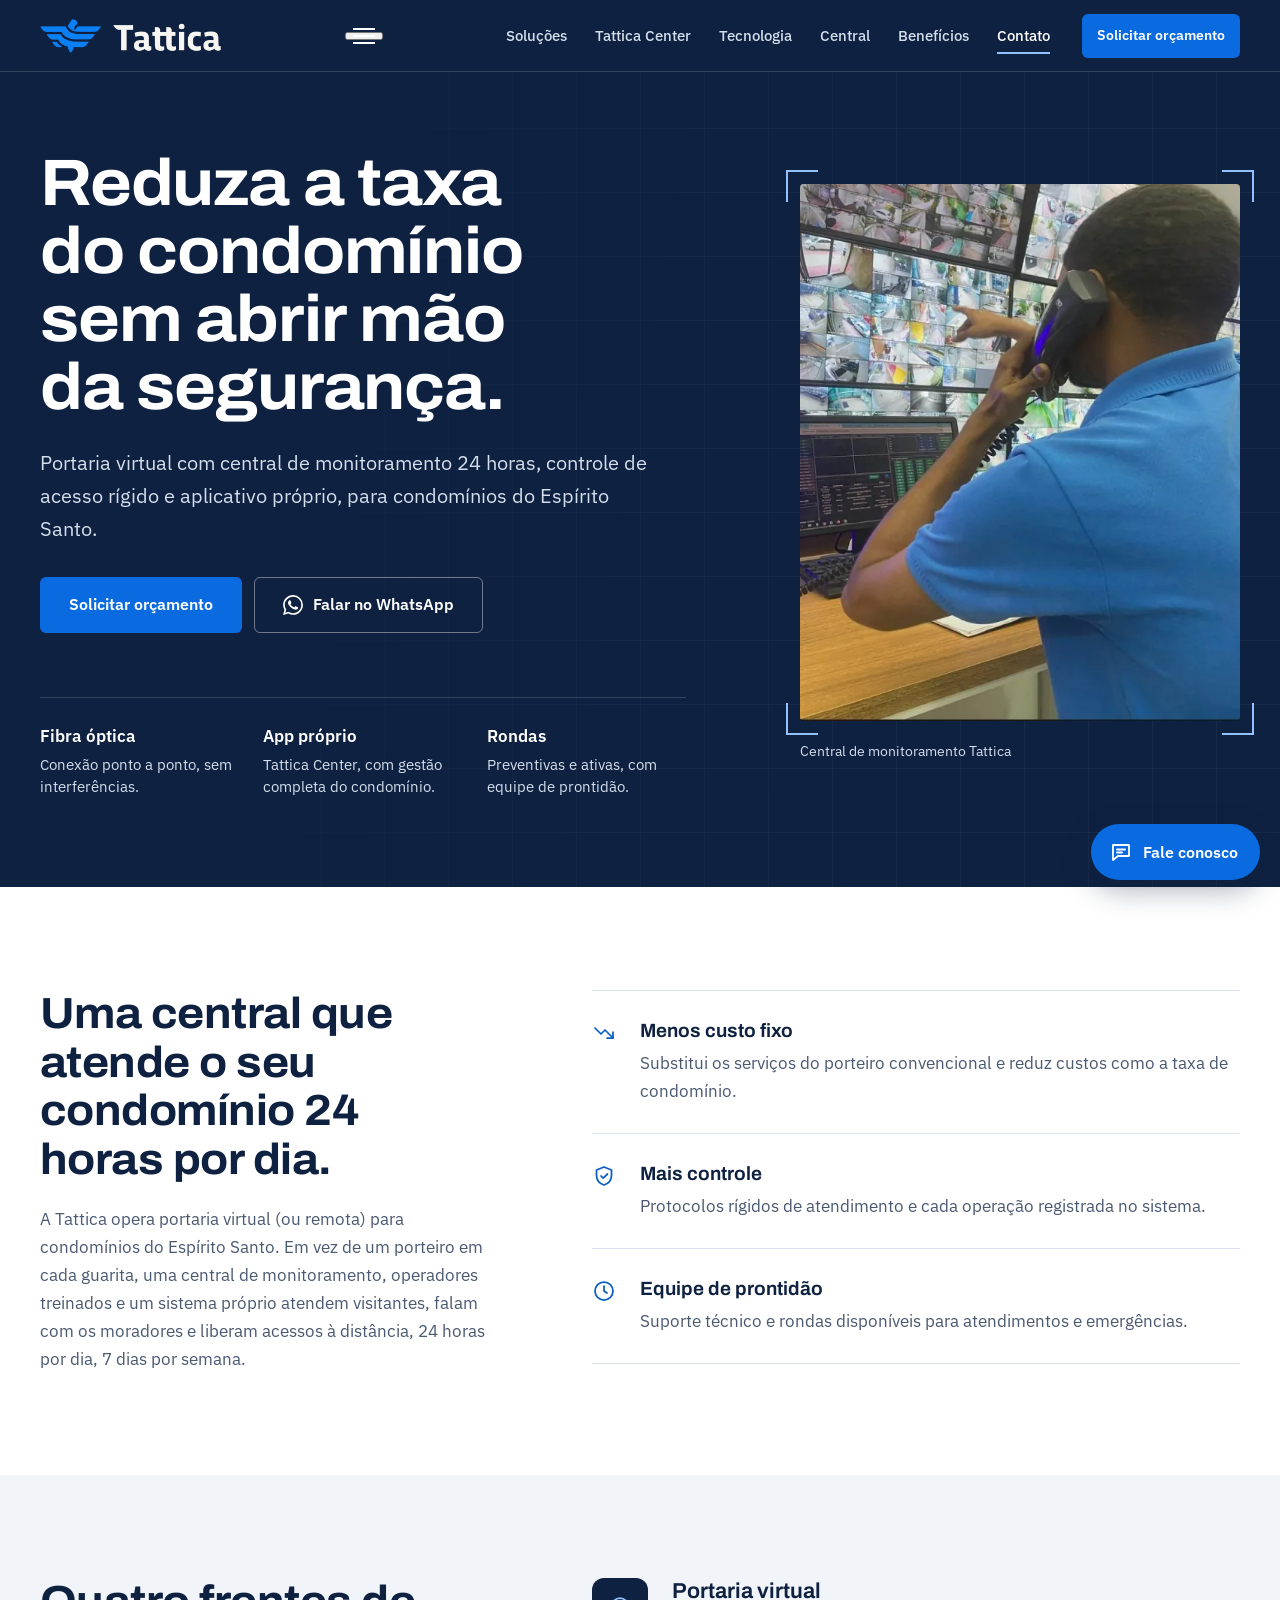
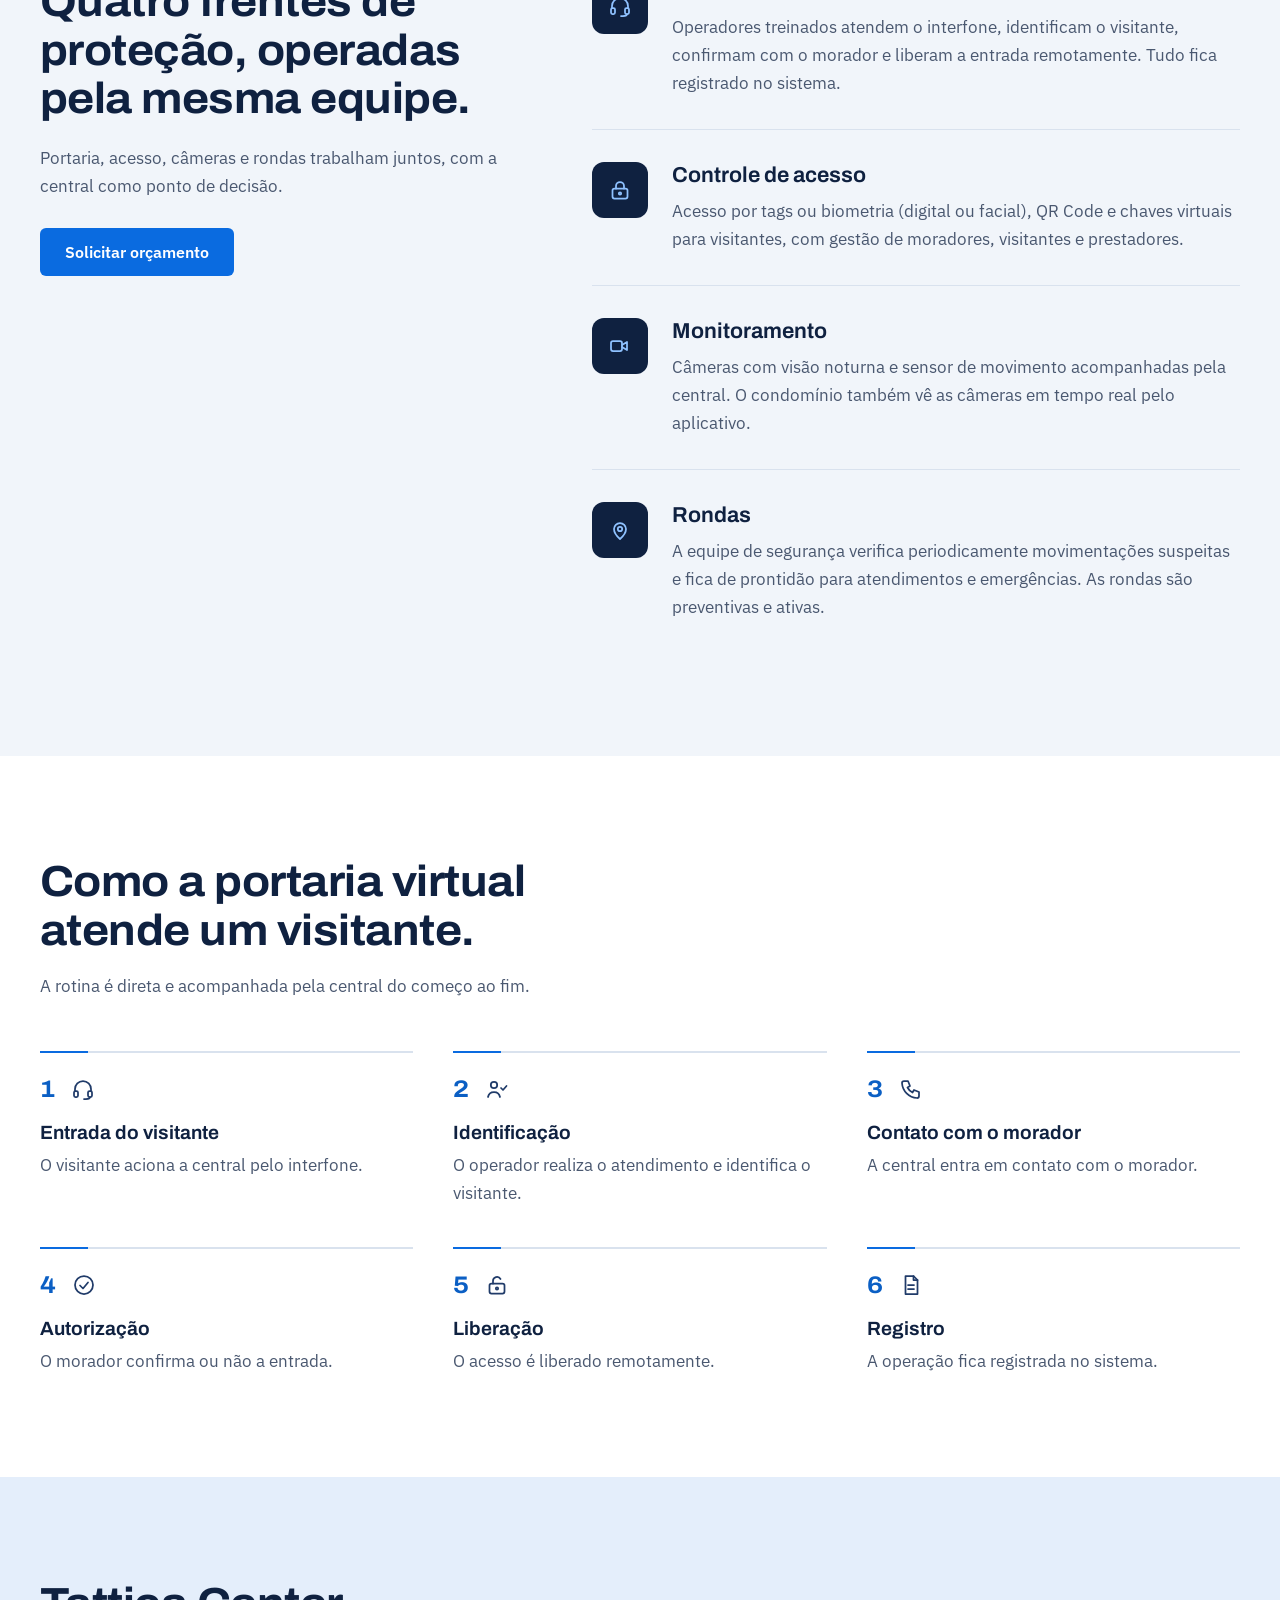
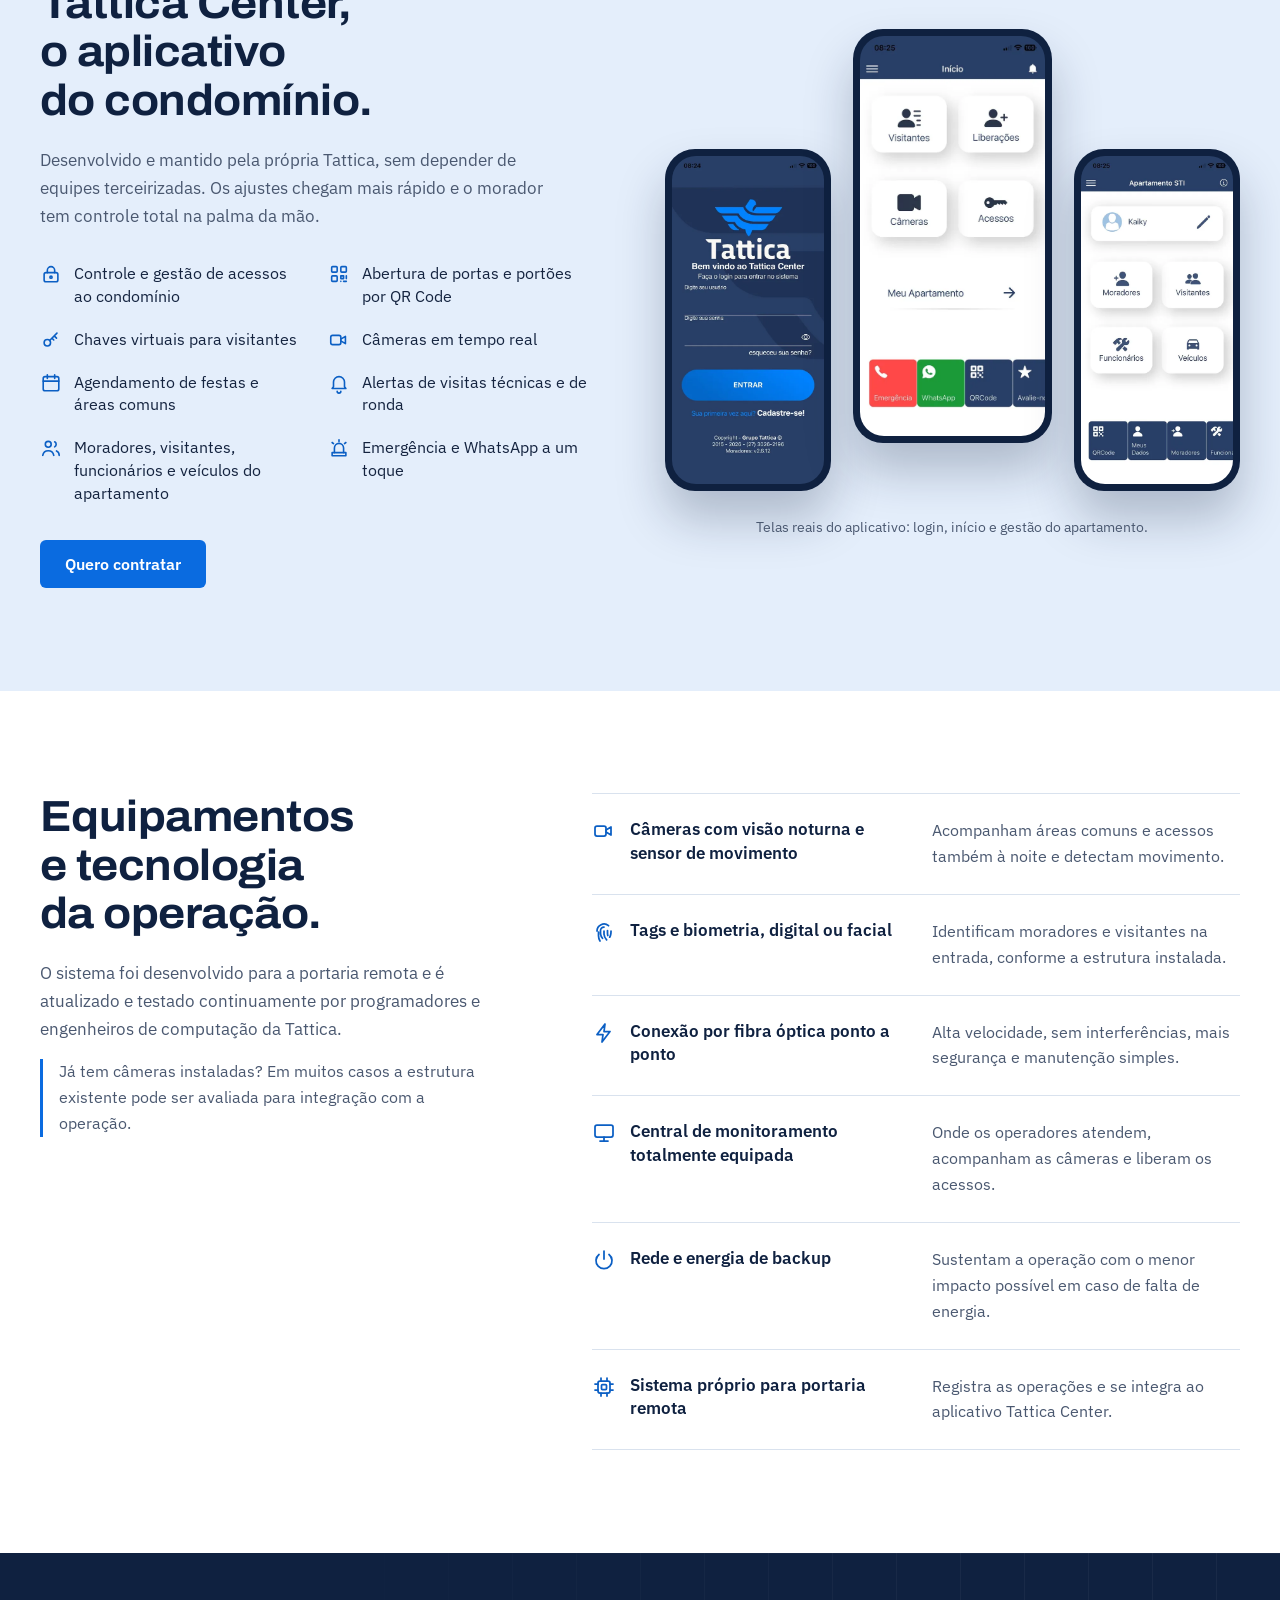
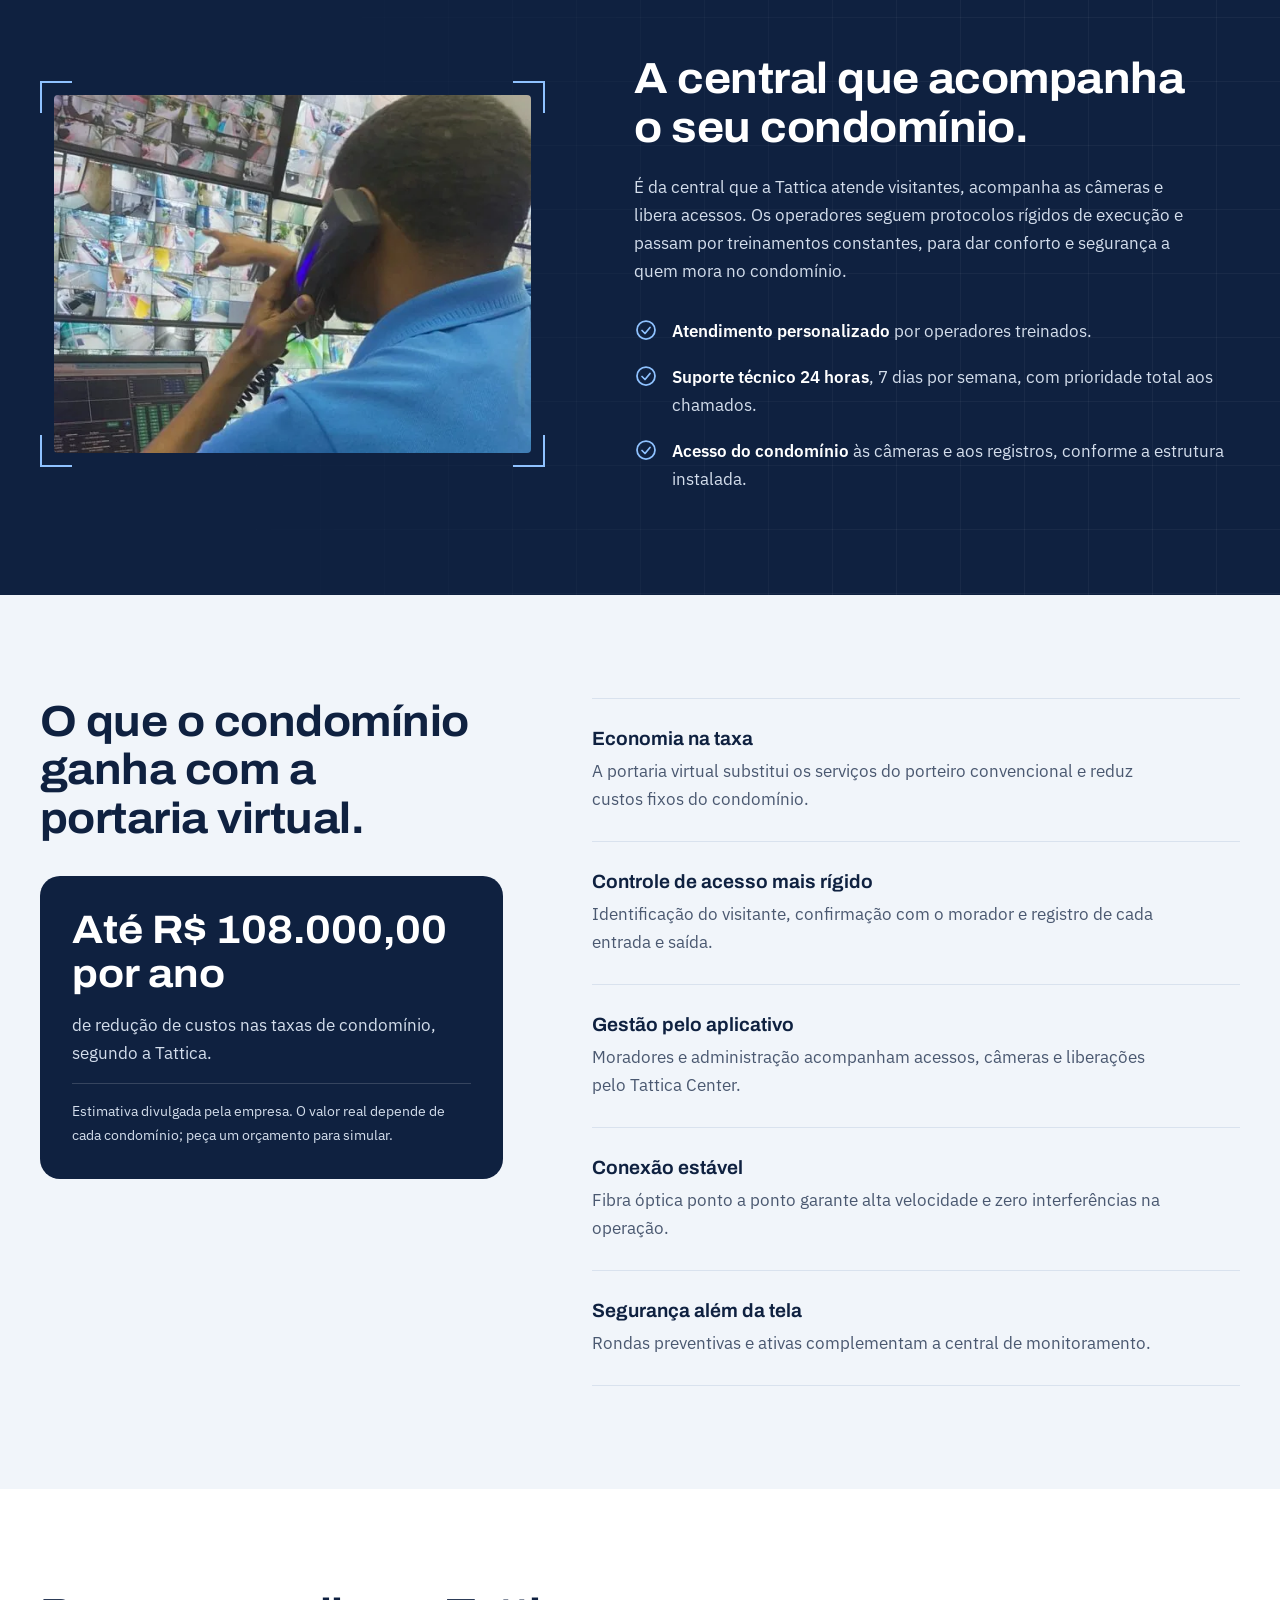
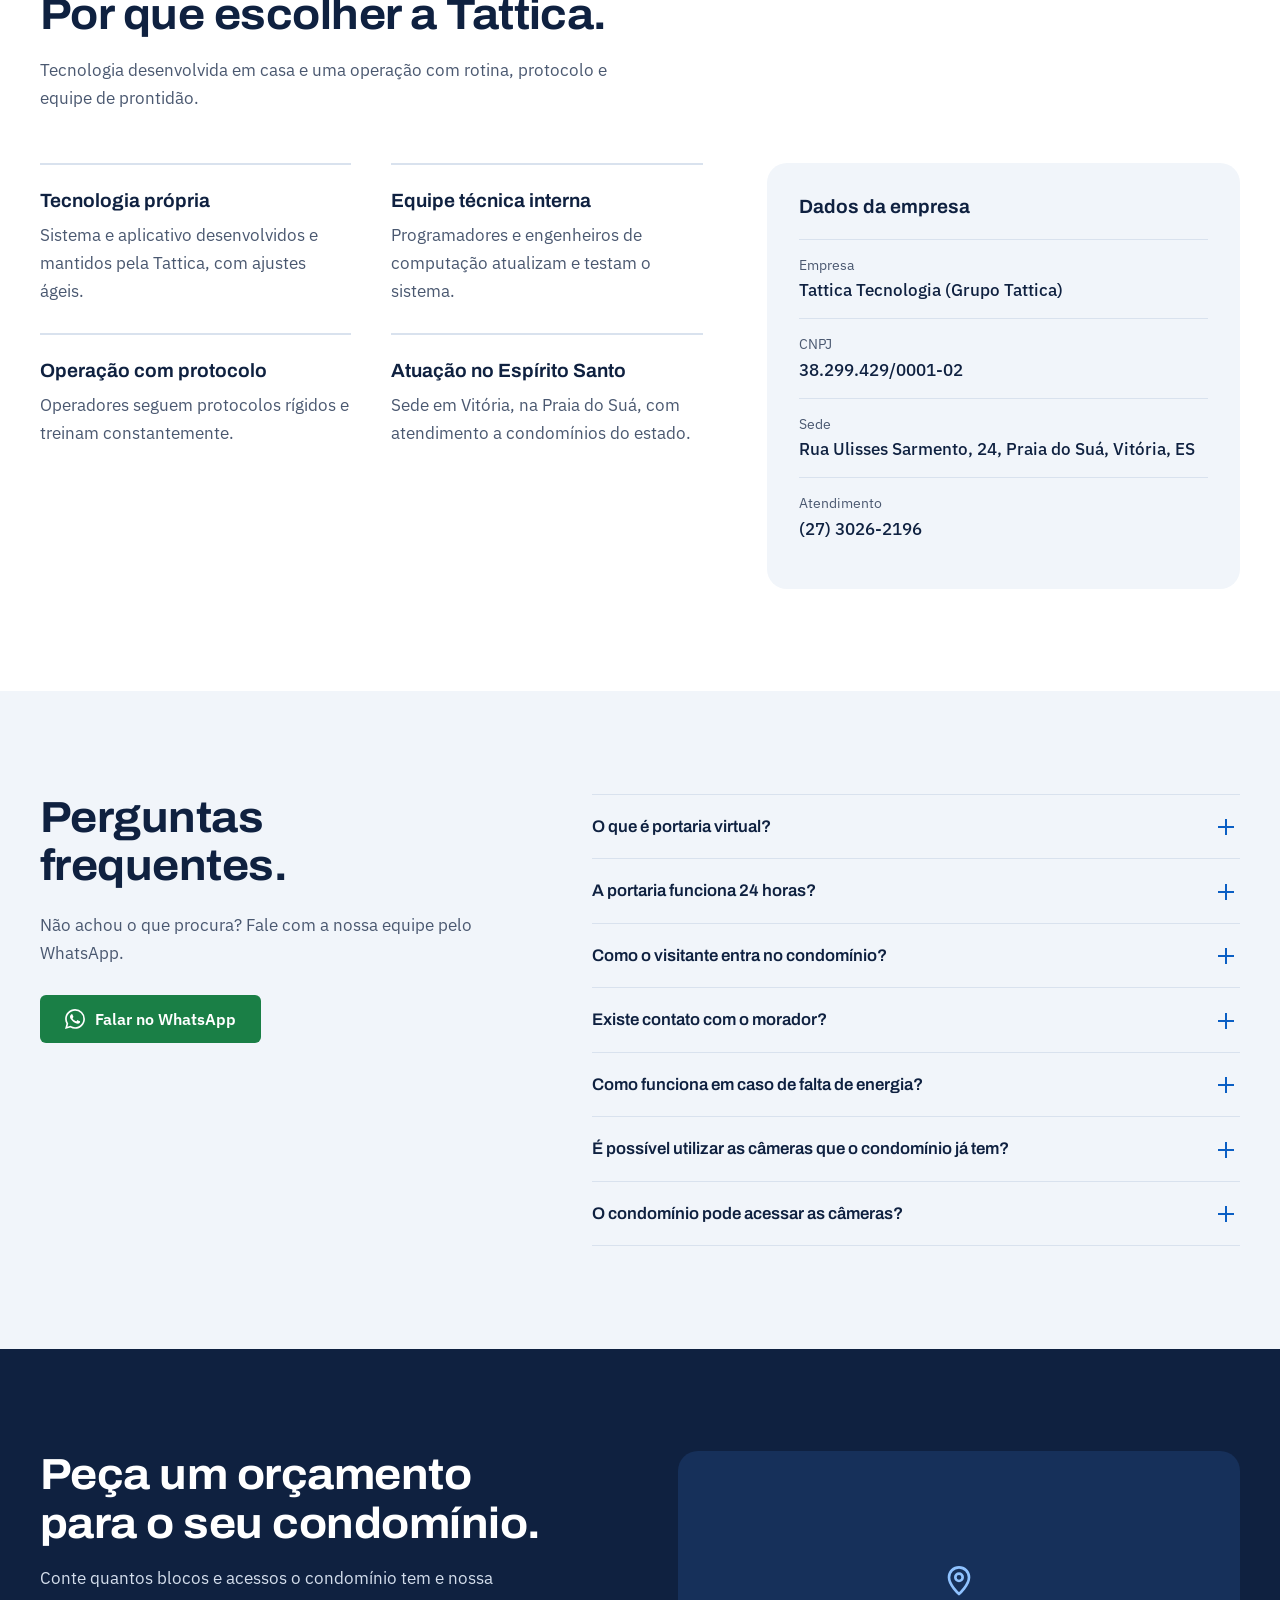
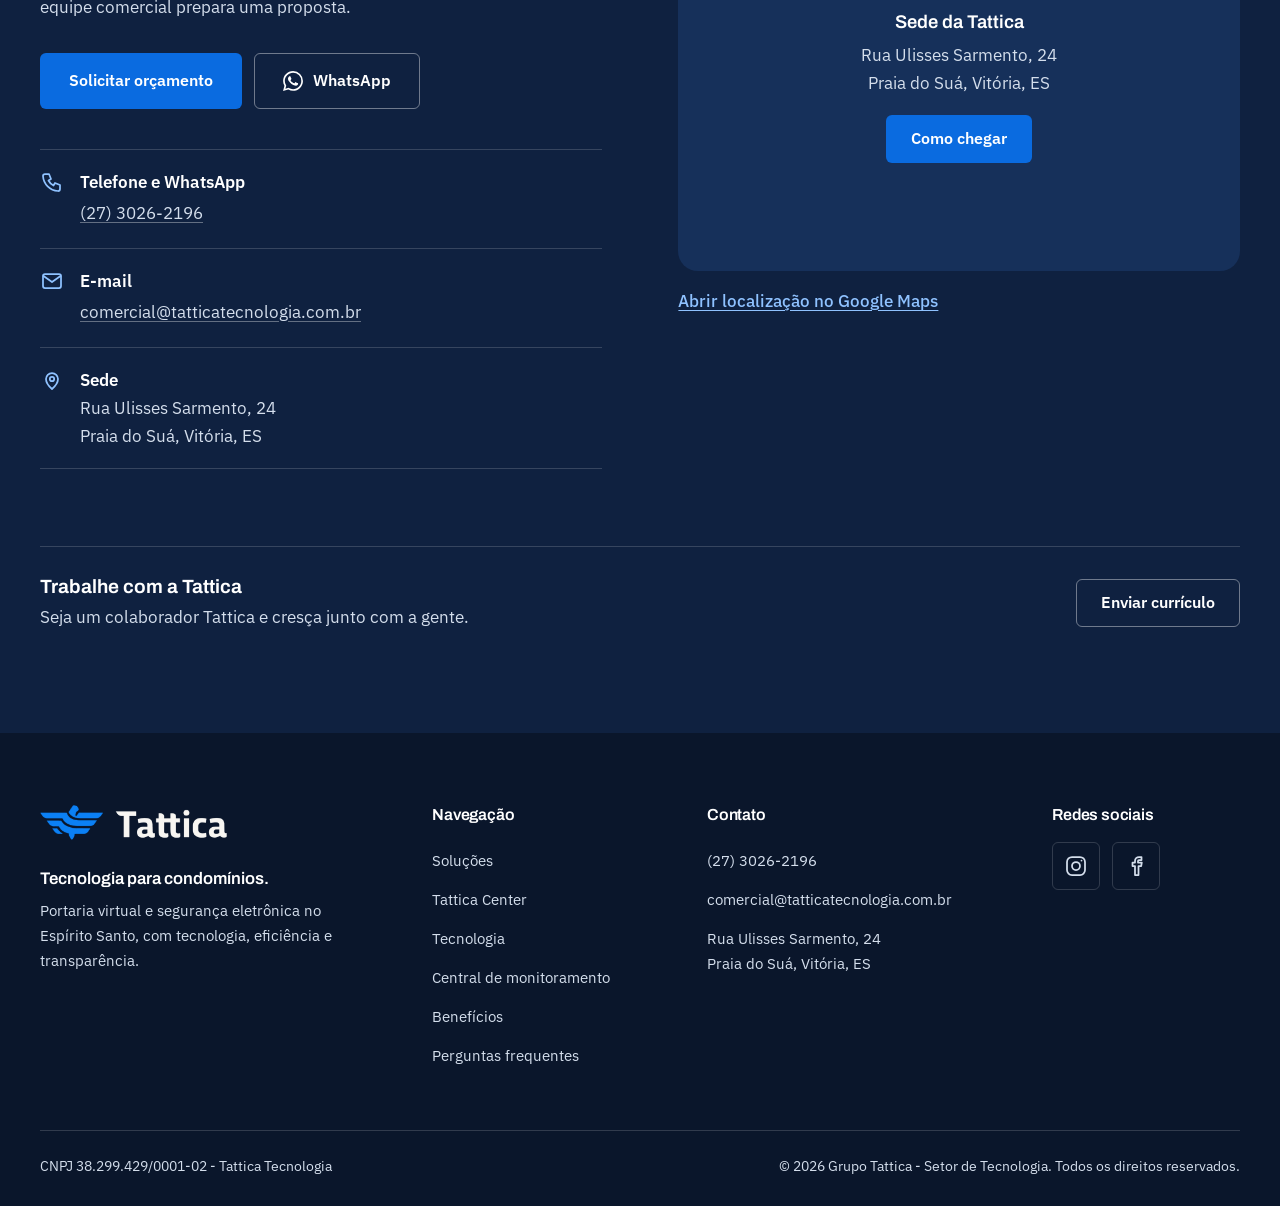
==== commit 5382ebfb: "Mostra o endereço e o botão Como chegar quando o mapa não carrega" ====
--- a/Index.html
+++ b/Index.html
@@ -102,7 +102,6 @@
                     <li><a href="#central" class="nav-link">Central</a></li>
                     <li><a href="#beneficios" class="nav-link">Benefícios</a></li>
                     <li><a href="#contato" class="nav-link">Contato</a></li>
-                    <li><a href="#trabalhe-conosco" class="nav-link">Trabalhe conosco</a></li>
                 </ul>
                 <a href="#orcamento-modal" class="btn btn--primary nav-cta quote-trigger" aria-haspopup="dialog">Solicitar orçamento</a>
             </nav>
@@ -559,7 +558,7 @@
             </div>
 
             <div class="container">
-                <div class="careers" id="trabalhe-conosco">
+                <div class="careers">
                     <div>
                         <h3>Trabalhe com a Tattica</h3>
                         <p>Seja um colaborador Tattica e cresça junto com a gente.</p>
--- a/styles.css
+++ b/styles.css
@@ -219,11 +219,6 @@
 .nav-link:hover::after,
 .nav-link[aria-current="true"]::after { transform: scaleX(1); }
 .nav-cta { min-height: 44px; padding: 10px 20px; font-size: .95rem; }
-.nav-link, .nav-cta { white-space: nowrap; }
-/* telas médias: menu mais compacto para caber todos os itens em uma linha */
-@media (min-width: 1024px) and (max-width: 1259px) {
-    .nav-list { gap: 16px; }
-    .nav-link { font-size: .88rem; }
     .header .logo img { width: auto; height: 34px; }
     .nav-cta { padding: 10px 14px; font-size: .88rem; }
 }
